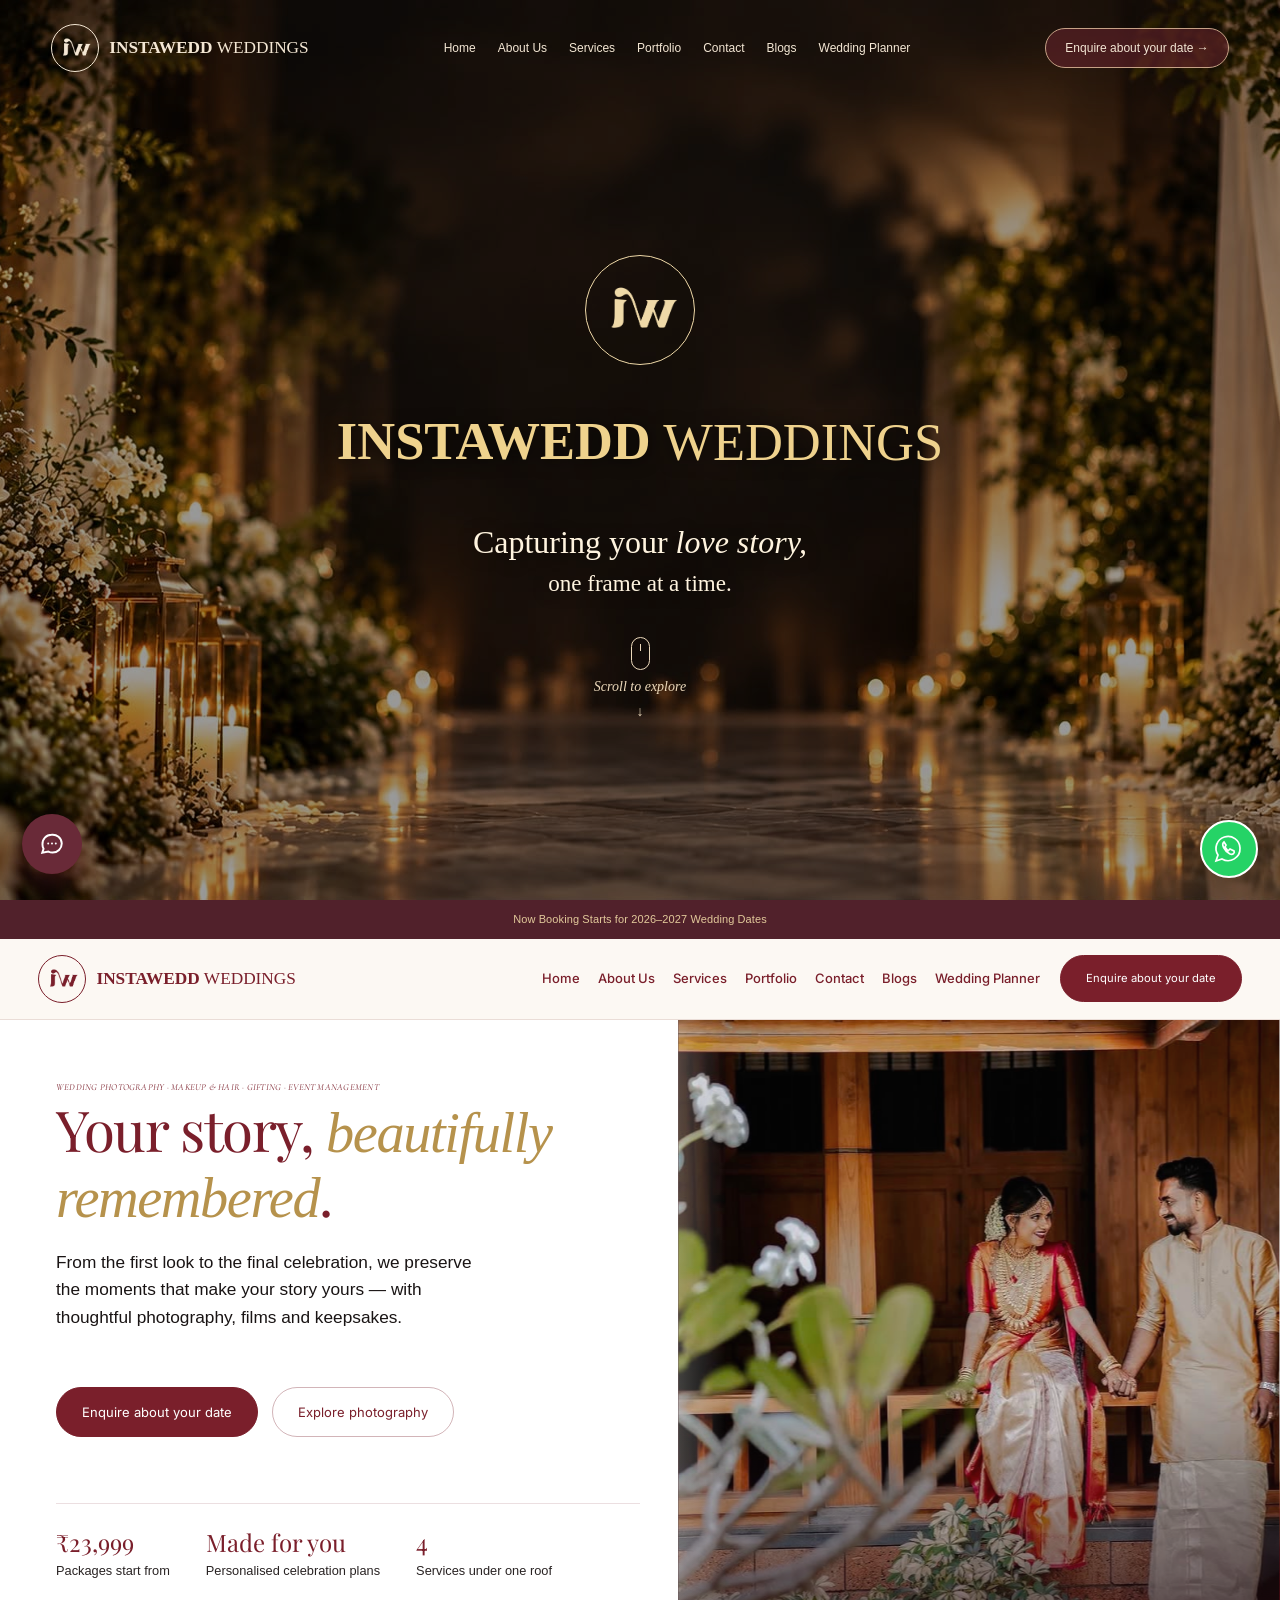
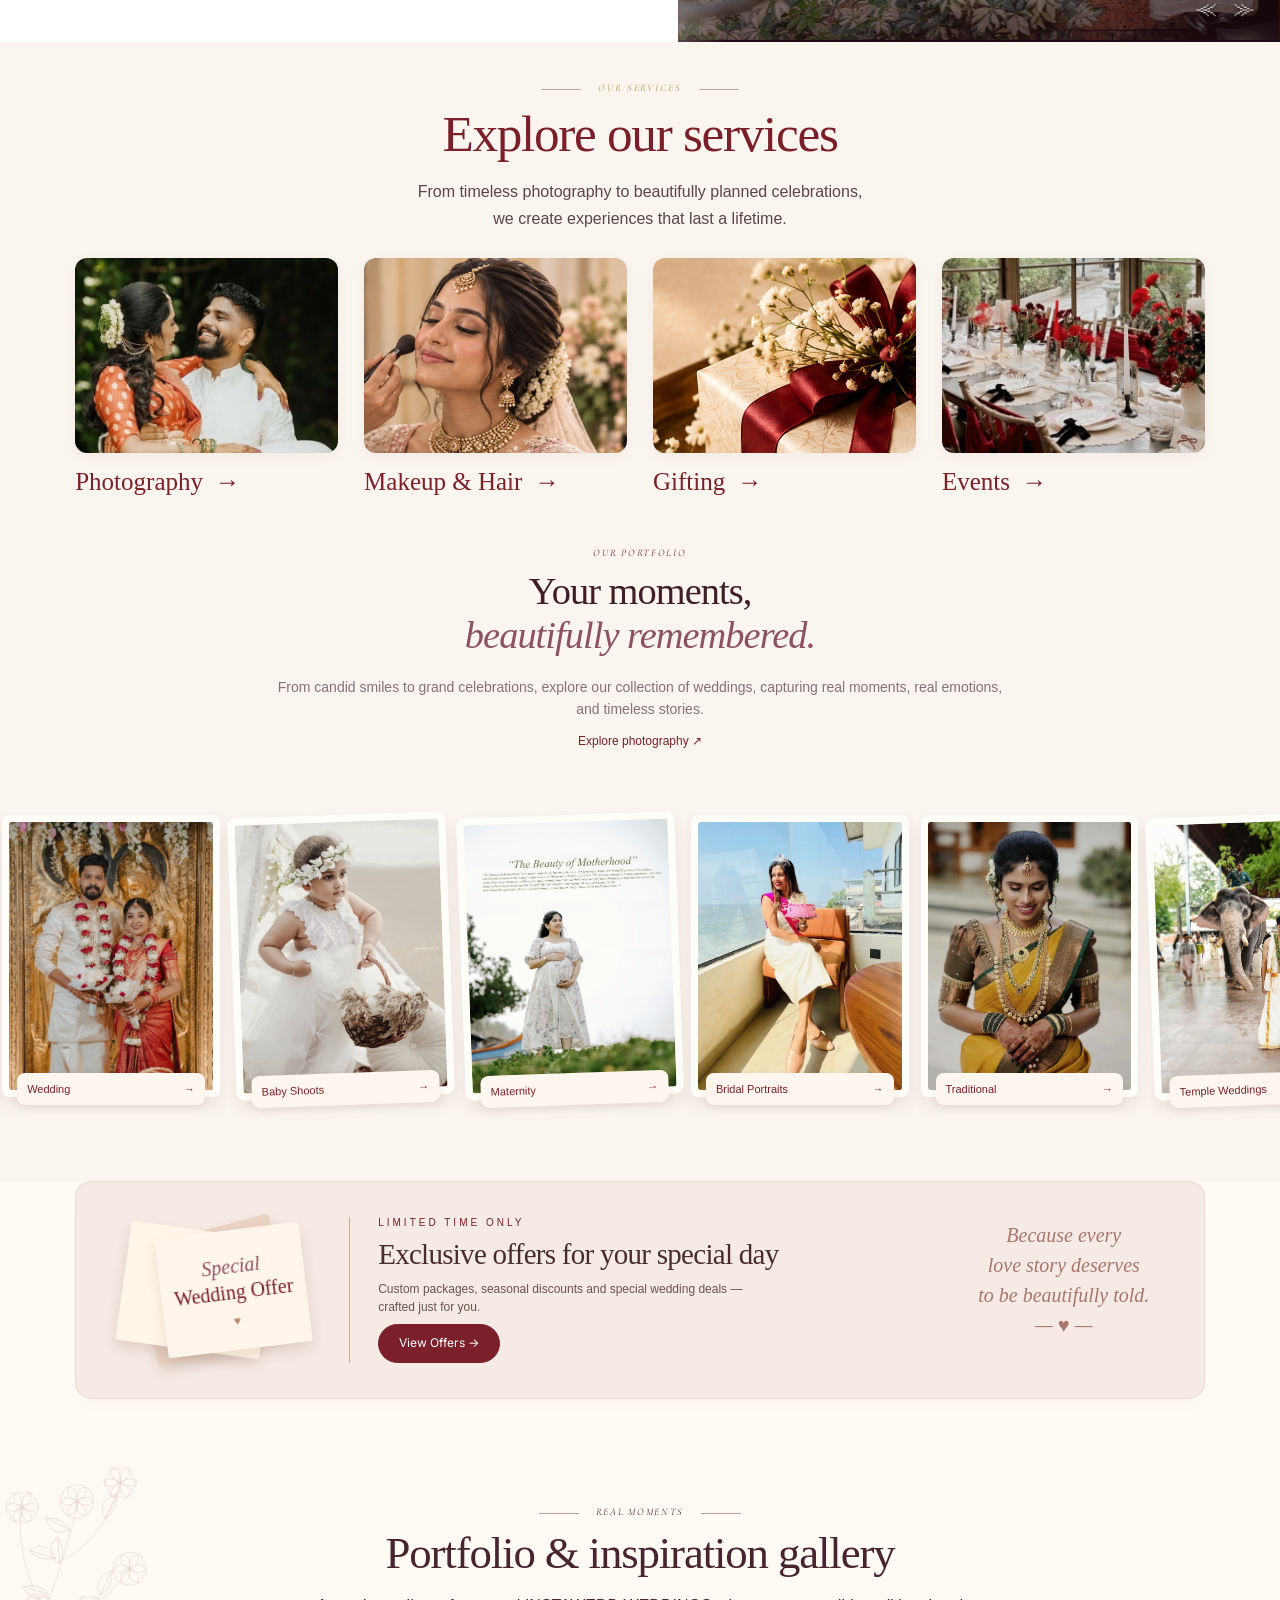
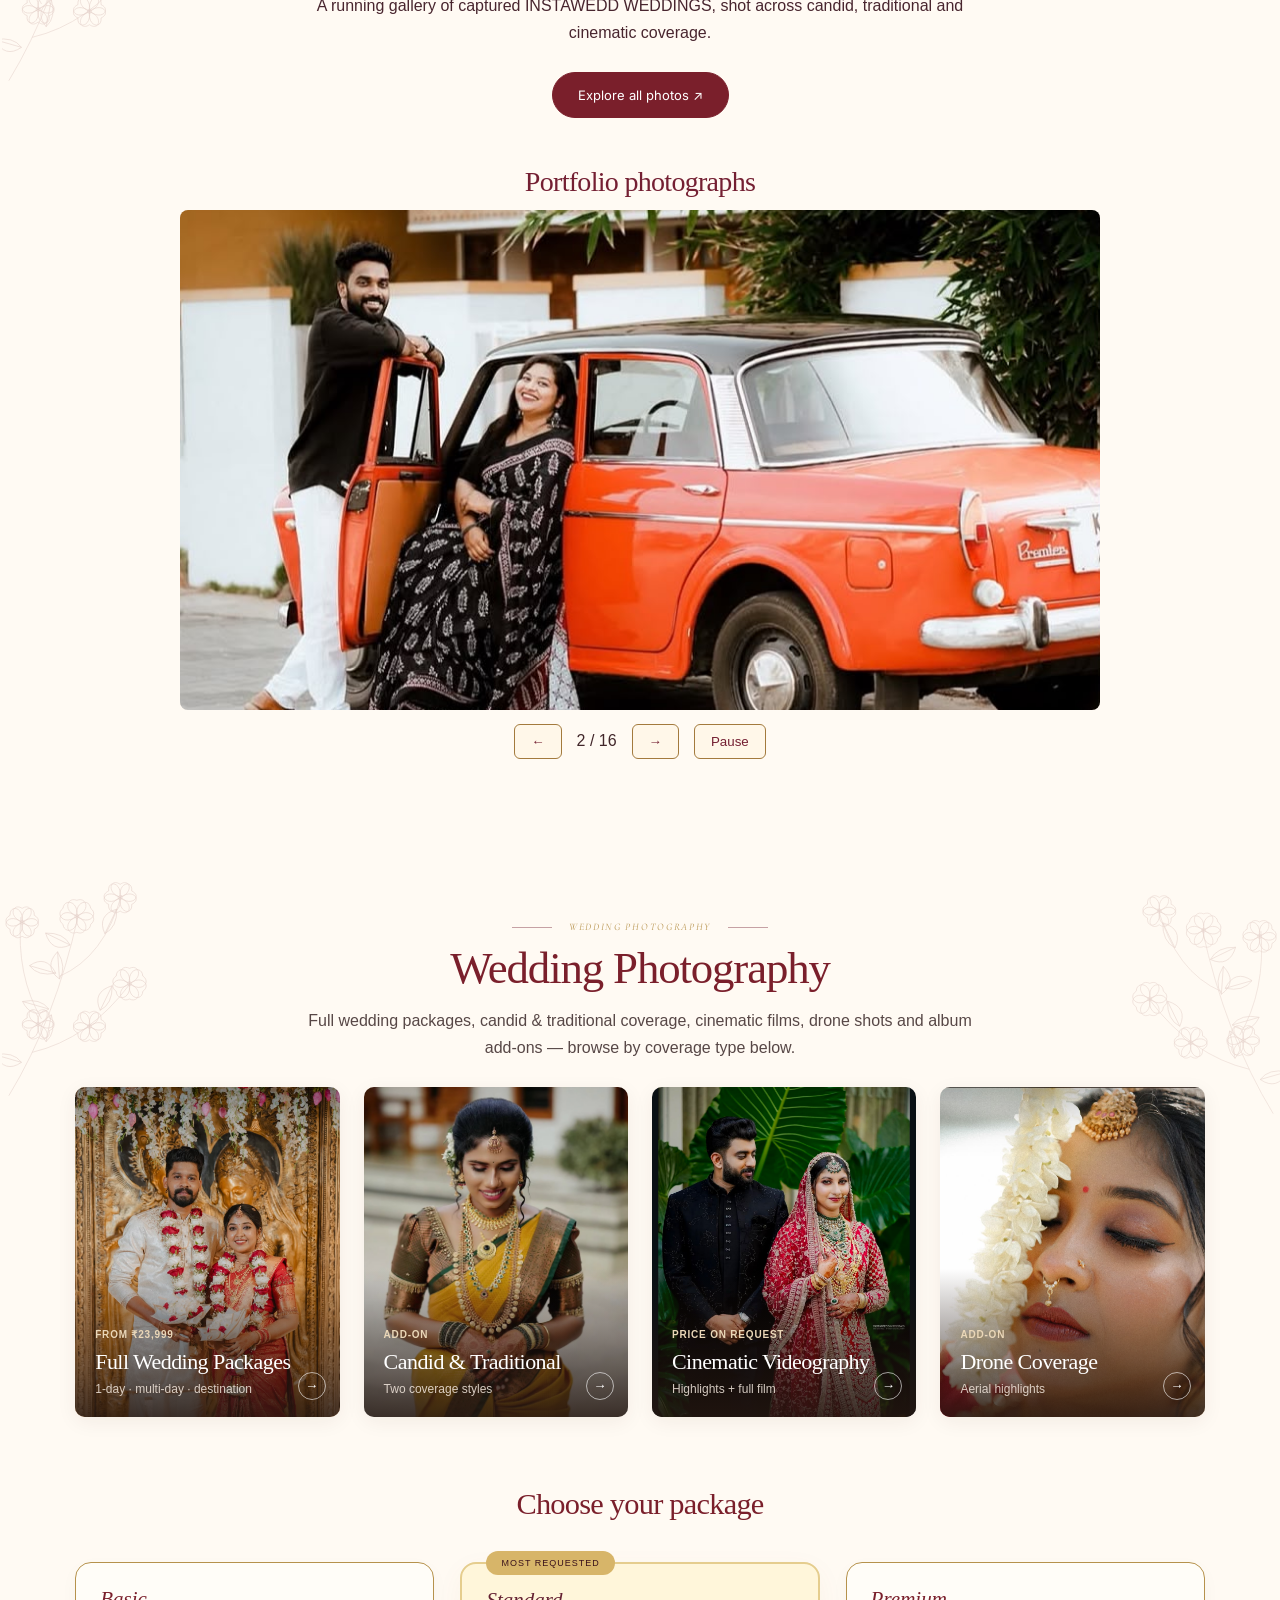
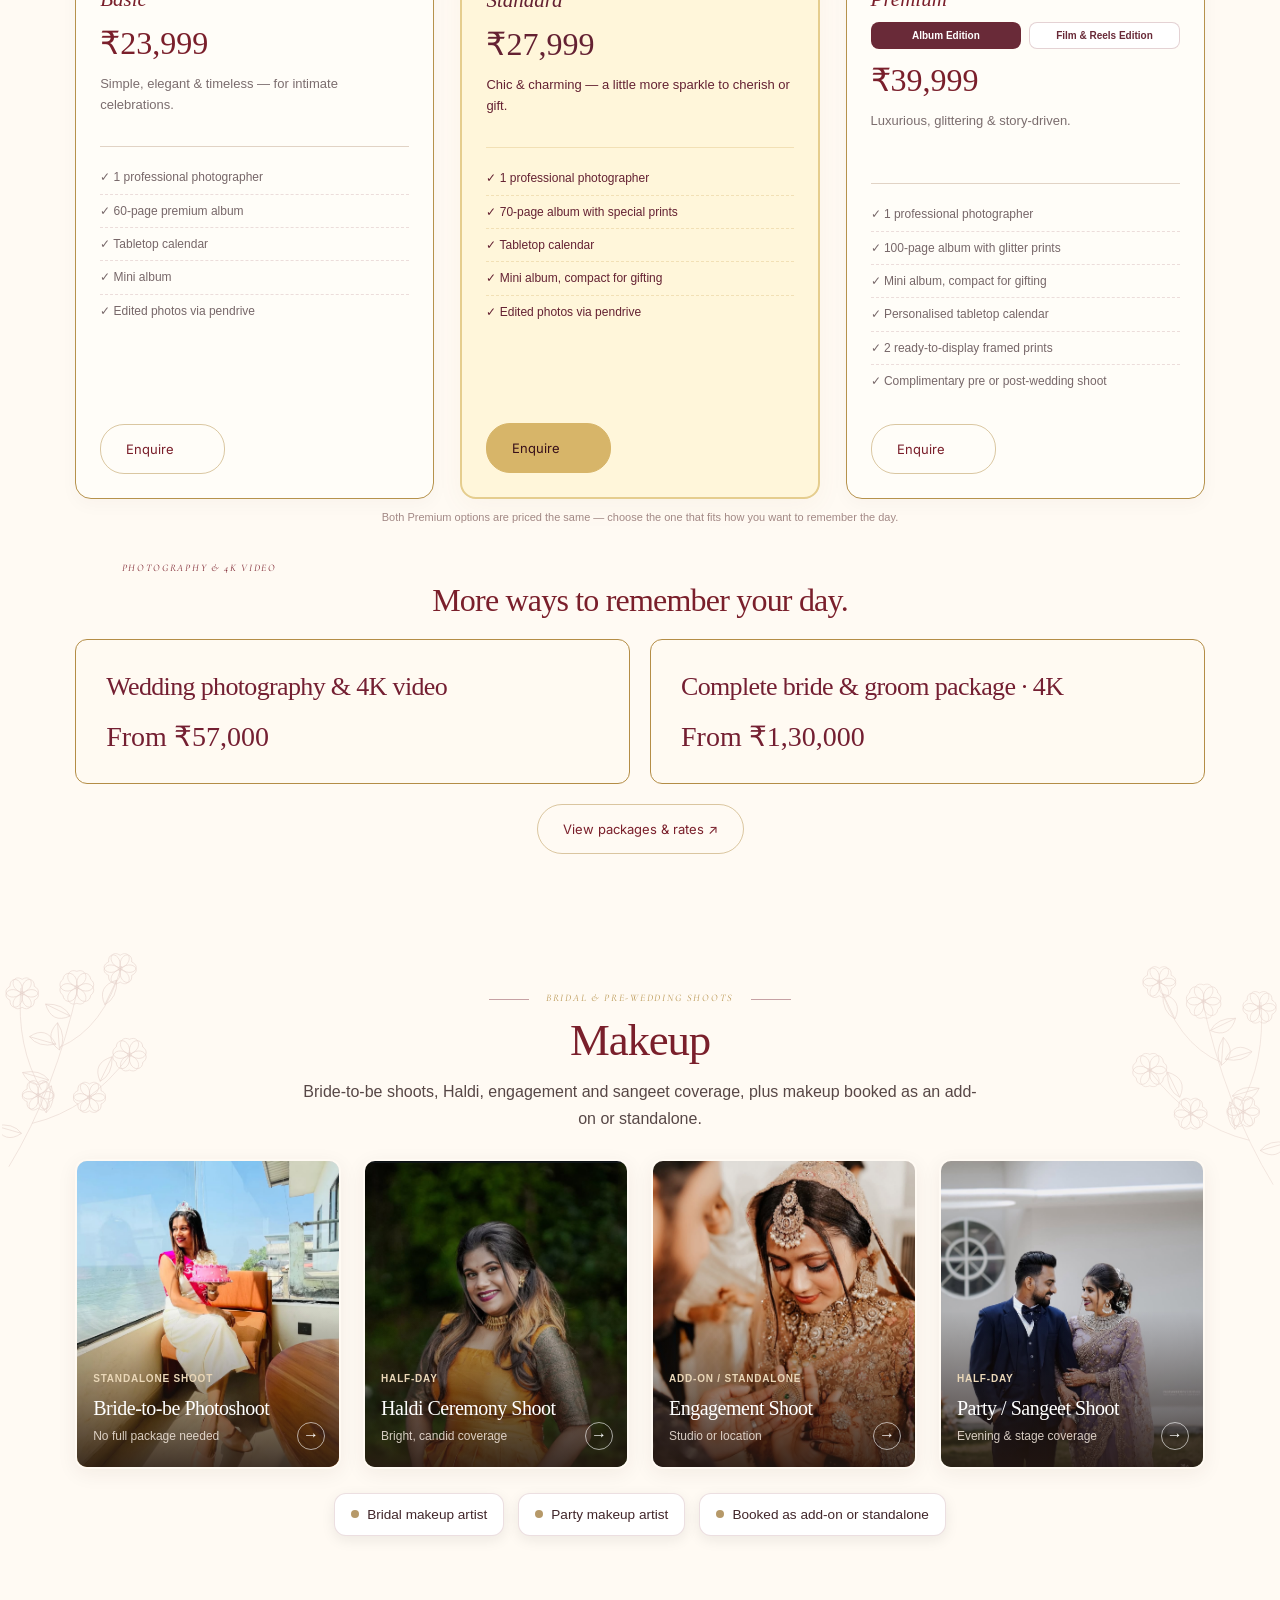
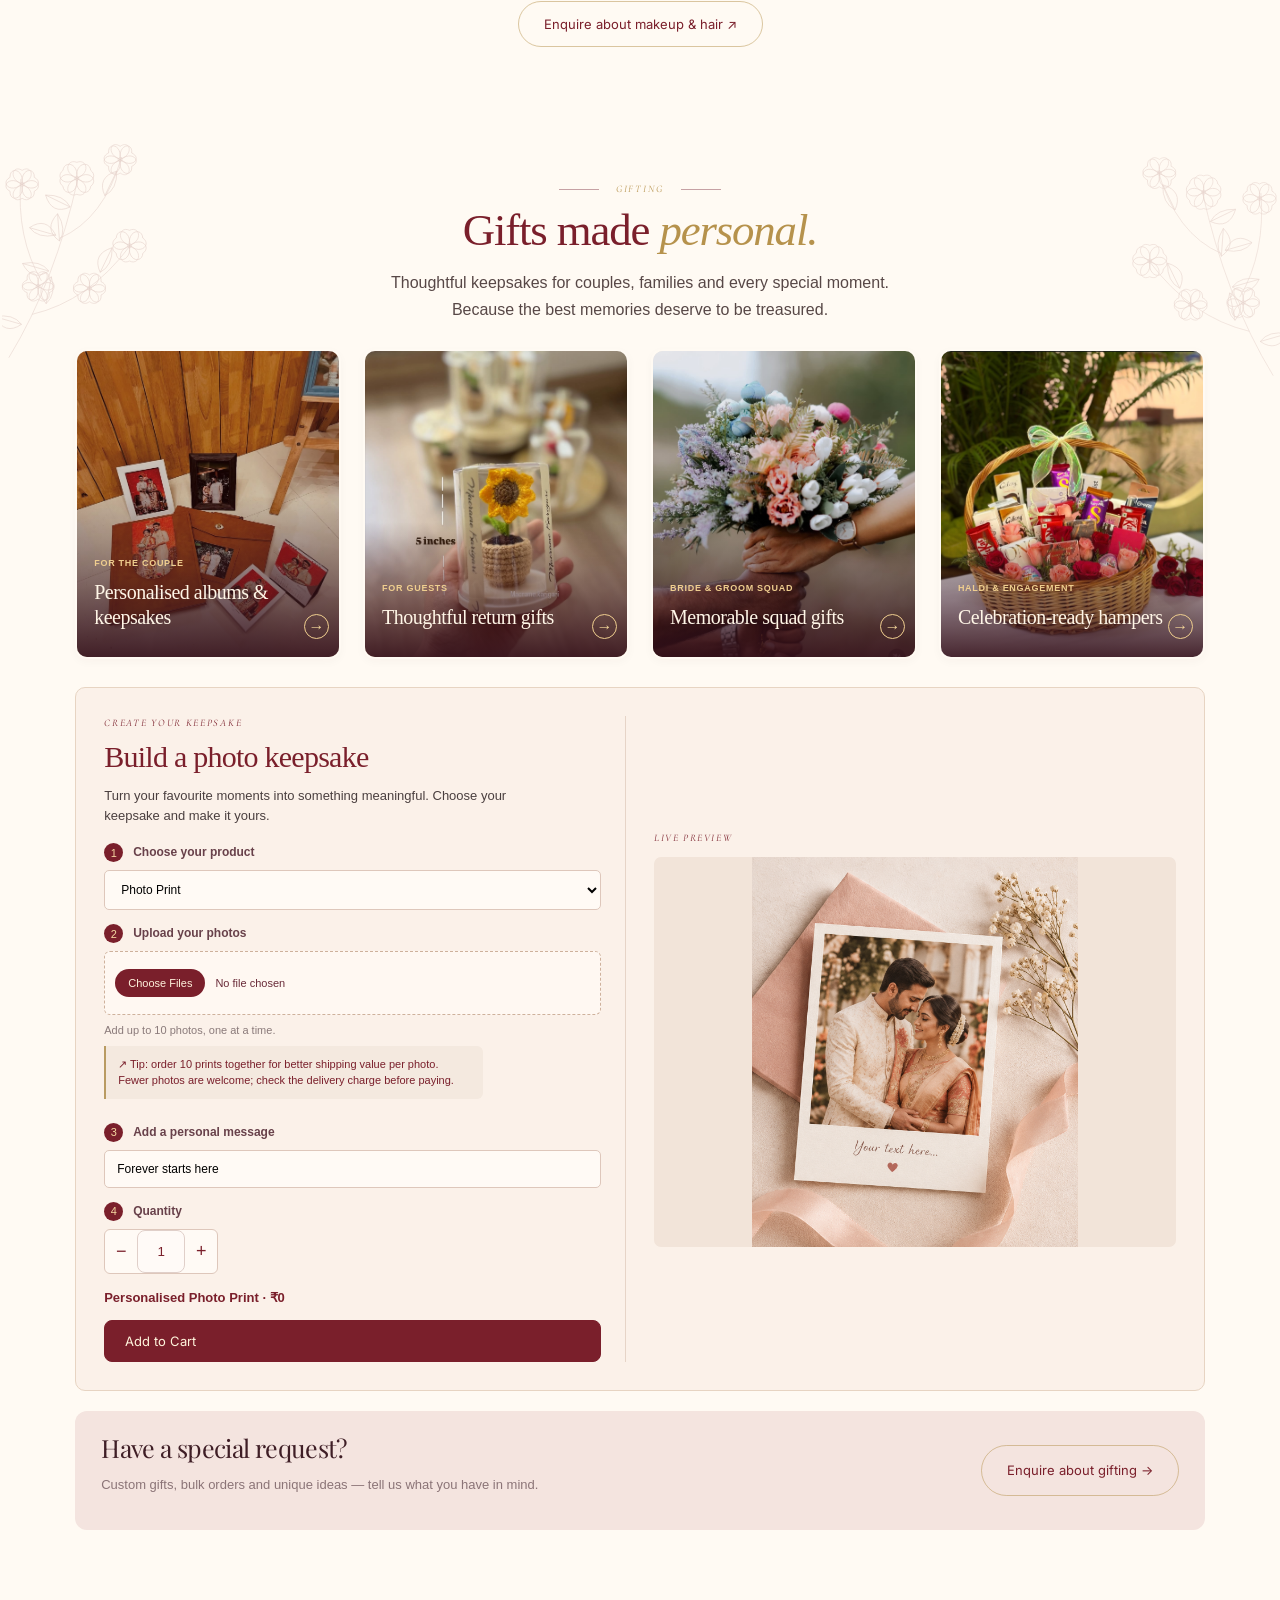
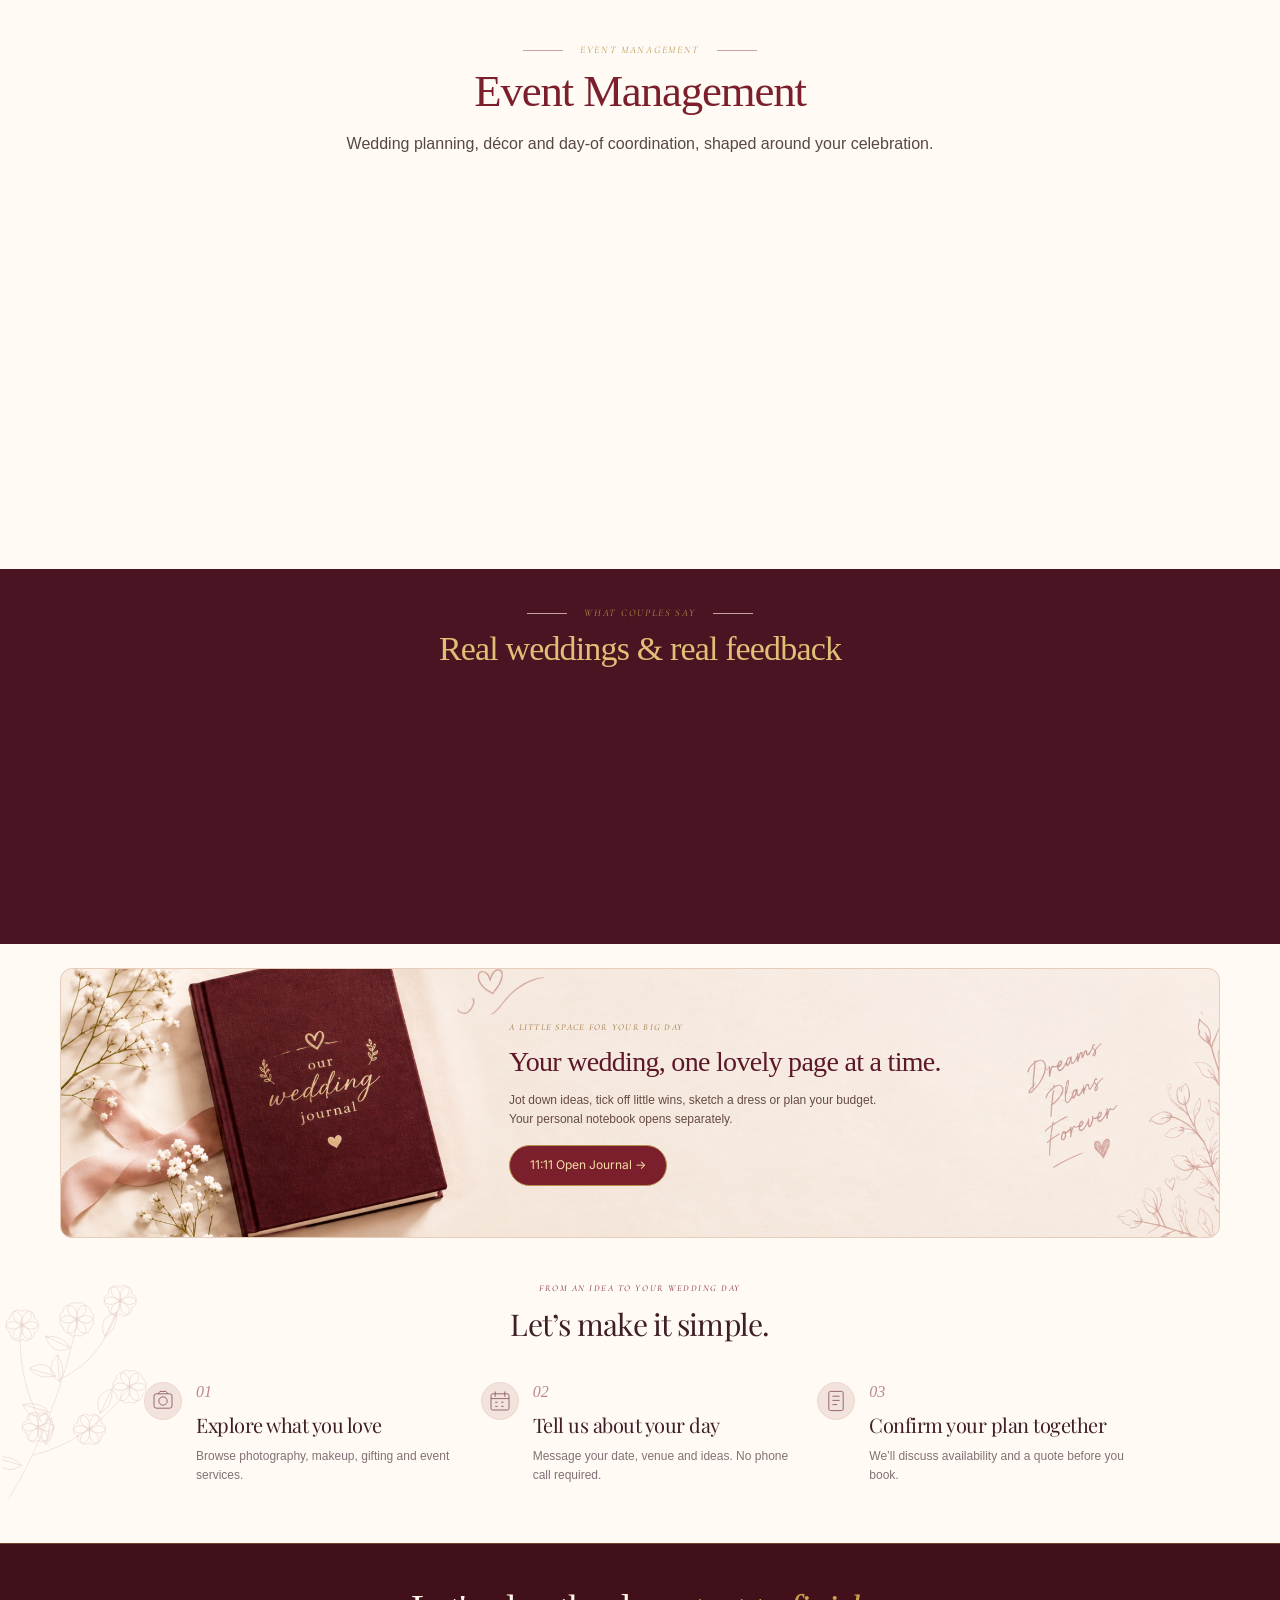
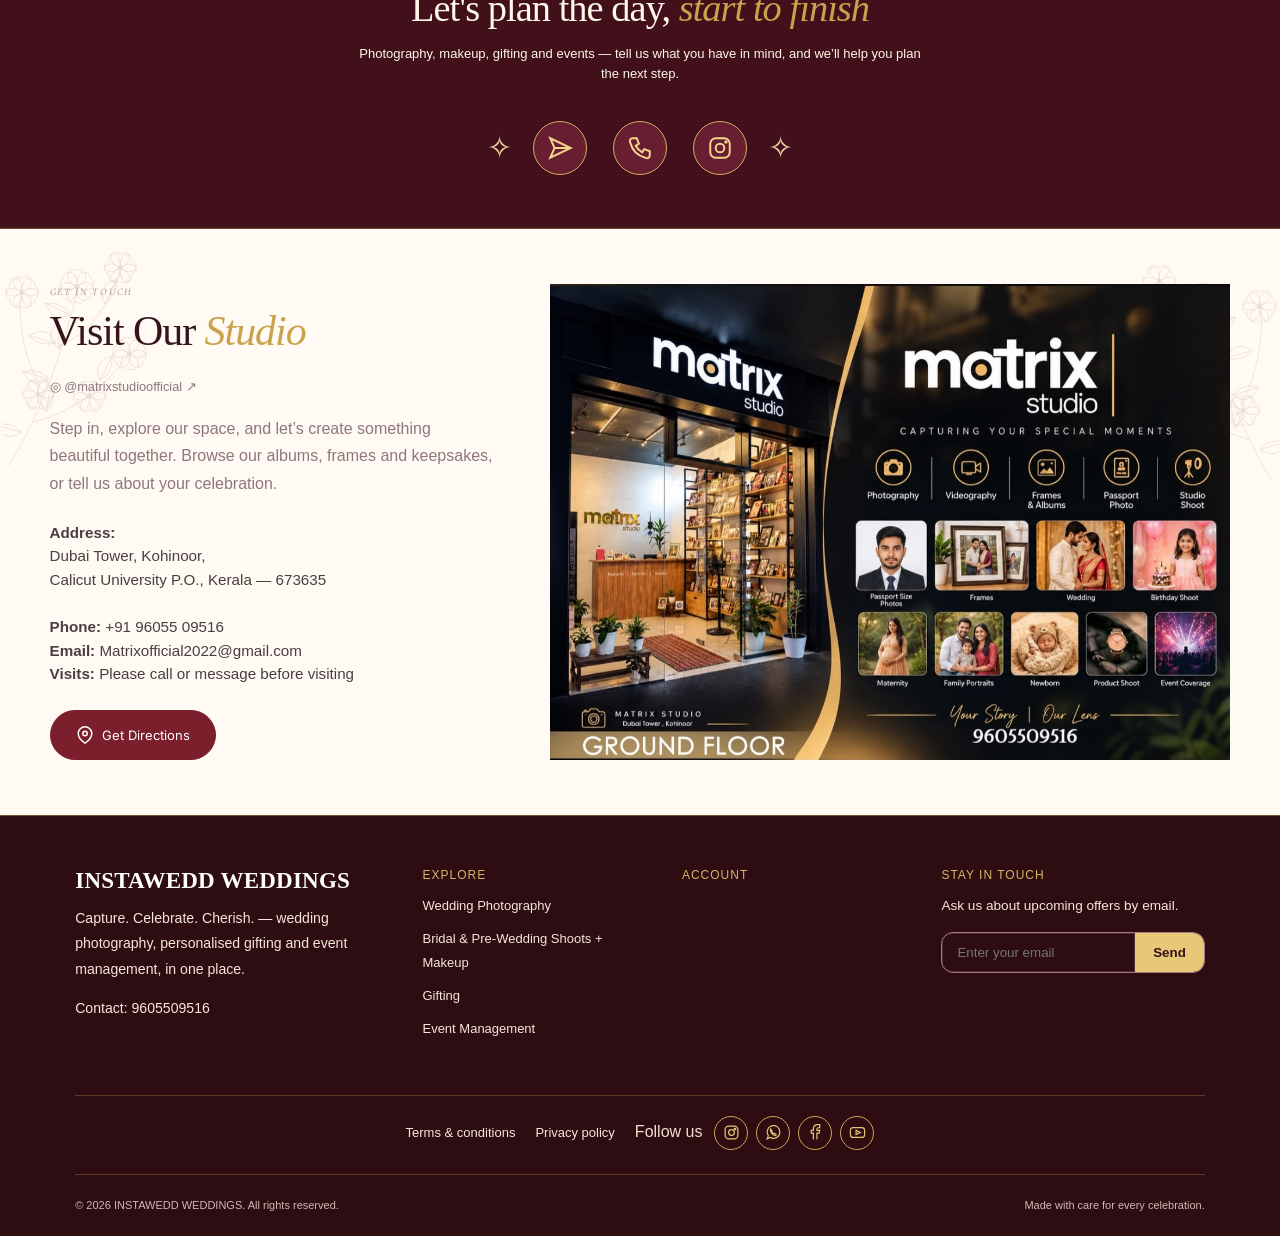
==== index.html @ 99dc6b1a "Initial InstaWedd website upload" ====
<!DOCTYPE html>
<html lang="en">
<head>
<meta charset="UTF-8" /><style>html.route-pending body{visibility:hidden}html.skip-intro .brand-intro{display:none!important}html.skip-intro{scroll-behavior:auto}</style><script>if(location.hash&& !location.pathname.endsWith('/gifting.html')){document.documentElement.classList.add('skip-intro','route-pending');window.iwRouteFallback=setTimeout(()=>{document.documentElement.classList.remove('route-pending');document.getElementById(location.hash.slice(1))?.scrollIntoView({behavior:'instant'})},3000)}</script>
<meta name="viewport" content="width=device-width, initial-scale=1.0" />
<title>InstaWedd — Capture. Celebrate. Cherish.</title>
<link rel="preconnect" href="https://fonts.googleapis.com">
<link rel="preconnect" href="https://fonts.gstatic.com" crossorigin>
<link href="https://fonts.googleapis.com/css2?family=Playfair+Display:wght@500;600;700&family=Cormorant+Garamond:ital@1&family=Inter:wght@400;500;600;700&display=swap" rel="stylesheet">

<link rel="stylesheet" href="assets/styles-home-v8.css">



<link rel="stylesheet" href="assets/brand-oct7.css">
<link rel="stylesheet" href="assets/refinement-oct9.css?v=5">
<link rel="stylesheet" href="assets/static.css">
</head>
<body class="atelier-home collection-theme">
<div class="brand-intro" aria-label="Welcome to InstaWedd"><div class="intro-sticky"><img class="intro-zoom-image" data-image-slot="intro-background" src="image/intro-aisle.jpeg?slot=intro-background" alt="" fetchpriority="high"><div class="opening-nav"><a class="opening-brand" href="#home"><span class="iw-logo-mark" aria-hidden="true"></span><span class="iw-wordmark"><b>INSTAWEDD</b> <span>WEDDINGS</span></span></a><nav aria-label="Opening navigation"><a href="index.html#home">Home</a><a href="about.html">About Us</a><a href="services.html">Services</a><a href="index.html#portfolio">Portfolio</a><a href="index.html#contact">Contact</a><a href="blogs.html">Blogs</a><a href="journal.html">Wedding Planner</a></nav><div class="opening-actions"><button class="opening-account" aria-label="Open account"><svg width="20" height="20" viewBox="0 0 24 24" fill="none" stroke="currentColor" stroke-width="1.4" aria-hidden="true"><circle cx="12" cy="8" r="4"/><path d="M4 21c0-8 16-8 16 0"/></svg></button><a class="js-consult-trigger opening-enquire" href="#contact">Enquire about your date →</a><button class="opening-menu" aria-label="Open navigation">☰</button></div></div><div class="intro-art"><span class="iw-logo-mark" aria-hidden="true"></span><p class="intro-name"><span class="iw-wordmark"><b>INSTAWEDD</b> <span>WEDDINGS</span></span></p><p class="intro-love-story">Capturing your <em>love story,</em><span>one frame at a time.</span></p><a href="#home" class="intro-skip"><span class="scroll-mouse" aria-hidden="true"></span><span>Scroll to explore</span><span aria-hidden="true">↓</span></a></div></div></div>

<div class="topbar announcement-strip" role="region" aria-label="Studio announcements" tabindex="0"><div class="announcement-track"><div class="announcement-group"><span>Now Booking <strong>2026–2027 Wedding Dates</strong></span><i aria-hidden="true">✦ ✧</i><span>Plan your wedding <strong>with us</strong></span><i aria-hidden="true">✦ ✧</i><span><strong>Exciting offers</strong> are coming</span><i aria-hidden="true">✧ ✦</i></div><div class="announcement-group" aria-hidden="true"><span>Now Booking <strong>2026–2027 Wedding Dates</strong></span><i aria-hidden="true">✦ ✧</i><span>Plan your wedding <strong>with us</strong></span><i aria-hidden="true">✦ ✧</i><span><strong>Exciting offers</strong> are coming</span><i aria-hidden="true">✧ ✦</i></div></div></div>

<header class="site-header">
  <div class="nav-row">
    <a href="#home" class="logo"><span class="iw-logo-mark" aria-hidden="true"></span><span class="iw-wordmark"><b>INSTAWEDD</b> <span>WEDDINGS</span></span>
    </a>
    <nav class="links main-links" aria-label="Main navigation"><a href="index.html#home">Home</a><a href="about.html">About Us</a><a href="services.html">Services</a><a href="index.html#portfolio">Portfolio</a><a href="index.html#contact">Contact</a><a href="blogs.html">Blogs</a><a href="journal.html">Wedding Planner</a></nav>
    <div class="nav-actions">
      <div class="account-wrap">
        <button class="icon-btn" id="accountBtn" aria-label="Account" title="Account">
          <svg width="18" height="18" viewBox="0 0 24 24" fill="none" stroke="currentColor" stroke-width="1.8"><circle cx="12" cy="8" r="4"/><path d="M4 20c1.5-4 5-6 8-6s6.5 2 8 6"/></svg>
        </button>
        <div class="account-menu" id="accountMenu"></div>
      </div>
      <!-- FIX: added js-consult-trigger class so the consultation modal opens from ALL "Enquire about your date" buttons -->
      <a href="#contact" class="btn small js-consult-trigger">Enquire about your date</a>
      <button class="menu-toggle" id="menuToggle" aria-label="Open menu">
        <svg width="22" height="22" viewBox="0 0 24 24" fill="none" stroke="#7A1F2B" stroke-width="2"><path d="M4 7h16M4 12h16M4 17h16"/></svg>
      </button>
    </div>
  </div>
</header>

<div class="drawer-backdrop" id="drawerBackdrop"></div>
<div class="drawer" id="drawer">
  <div class="drawer-top">
    <span class="logo" style="font-size:1.2rem;">INSTAWEDD WEDDINGS</span>
    <button id="drawerClose" aria-label="Close menu">
      <svg width="22" height="22" viewBox="0 0 24 24" fill="none"><path d="M6 6l12 12M18 6L6 18" stroke="#1A1414" stroke-width="1.8" stroke-linecap="round"/></svg>
    </button>
  </div>
  <nav><a href="index.html#home">Home</a><a href="about.html">About Us</a><a href="services.html">Services</a><a href="index.html#portfolio">Portfolio</a><a href="index.html#contact">Contact</a><a href="blogs.html">Blogs</a><a href="journal.html">Wedding Planner</a><a href="#" id="drawerAccountLink">My saved plans</a></nav>
  <!-- FIX: also uses js-consult-trigger -->
  <a href="#contact" class="btn js-consult-trigger">Enquire about your date</a>
</div>

<!-- HERO -->
<section class="hero" id="home">
  <div class="hero-grid">
    <div class="hero-copy">
      <p class="eyebrow">Wedding Photography · Makeup &amp; Hair · Gifting · Event Management</p>
      <h1>Your story, <span class="script">beautifully remembered</span>.</h1>
      <p class="lead">From the first look to the final celebration, we preserve the moments that make your story yours — with thoughtful photography, films and keepsakes.</p>
      <div class="hero-cta">
        <a href="#contact" class="btn js-consult-trigger">Enquire about your date</a>
        <a href="#photography" class="btn ghost">Explore photography</a>
      </div>
      <div class="hero-stats">
        <div><strong>₹23,999</strong><span>Packages start from</span></div>
        <div><strong>Made for you</strong><span>Personalised celebration plans</span></div>
        <div><strong>4</strong><span>Services under one roof</span></div>
      </div>
    </div>
    <div class="hero-media">
      <img data-image-slot="hero-1" src="image/wedding.jpg" alt="Bride and groom sharing a quiet moment on a traditional wooden veranda, from an INSTAWEDD WEDDINGS shoot" />
    </div>
  </div>
</section>

<!-- OVERVIEW -->
<section id="serviceJourney" class="home-discovery"><div class="container"><div class="sec-head"><p class="eyebrow">OUR SERVICES</p><h2>Explore our services</h2><p class="services-description">From timeless photography to beautifully planned celebrations,<br>we create experiences that last a lifetime.</p></div><div class="home-categories" data-home-categories></div><div data-home-photography></div></div></section>

<div class="container portfolio-offer-location"><div data-home-offers></div></div>
<!-- PORTFOLIO -->
<section id="portfolio" style="background:#fff;">
  <div class="container">
    <div class="sec-head">
      <p class="eyebrow">Real Moments</p>
      <h2>Portfolio &amp; inspiration gallery</h2>
      <p>A running gallery of captured INSTAWEDD WEDDINGS, shot across candid, traditional and cinematic coverage.</p>
    </div>
    <div class="gallery" aria-label="Portfolio photographs"></div>
  </div>
</section>

<section id="photography" style="background:#fff;">
  
  <div class="container">
    <div class="divider"><svg viewBox="0 0 24 24" fill="none" stroke="currentColor" stroke-width="1.4"><path d="M12 3c2 3 2 5 0 8-2-3-2-5 0-8zM12 13c2 3 2 5 0 8-2-3-2-5 0-8z"/></svg></div>
    <div class="sec-head">
      <p class="eyebrow">Wedding photography</p><h2>Wedding Photography</h2>
      <p>Full wedding packages, candid &amp; traditional coverage, cinematic films, drone shots and album add-ons — browse by coverage type below.</p>
    </div>

    <div class="card-grid reveal" style="margin-bottom:70px;">
      <button type="button" class="photo-card package-link" data-package="full" aria-label="Open Full Wedding Packages details">
        <div class="art"><img data-image-slot="photography-1" src="image/marriage.jpeg" alt="Full Wedding Packages" /></div>
        <div class="overlay"><div class="price">From ₹23,999</div><h4>Full Wedding Packages</h4><div class="view">1-day · multi-day · destination</div></div>
      </button>
      <button type="button" class="photo-card package-link" data-package="candid" aria-label="Open Candid and Traditional details">
        <div class="art"><img data-image-slot="photography-2" src="image/bride.jpeg" alt="Candid moment from a wedding" /></div>
        <div class="overlay"><div class="price">Add-on</div><h4>Candid &amp; Traditional</h4><div class="view">Two coverage styles</div></div>
      </button>
      <button type="button" class="photo-card package-link" data-package="film" aria-label="Open Cinematic Videography details">
        <div class="art"><img data-image-slot="photography-3" src="image/mus.jpg" alt="Still from a cinematic wedding film" /></div>
        <div class="overlay"><div class="price">Price on request</div><h4>Cinematic Videography</h4><div class="view">Highlights + full film</div></div>
      </button>
      <button type="button" class="photo-card package-link" data-package="drone" aria-label="Open Drone Coverage details">
        <div class="art"><img data-image-slot="photography-4" src="image/drone-service.png" alt="Illustrative camera drone for aerial coverage" /></div>
        <div class="overlay"><div class="price">Add-on</div><h4>Drone Coverage</h4><div class="view">Aerial highlights</div></div>
      </button>
    </div>

    <div class="package-detail" id="packageDetail" aria-hidden="true">
      <div class="package-detail-card">
        <button class="package-detail-close" id="packageDetailClose" aria-label="Close package details">✕</button>
        <div class="package-detail-gallery" id="packageGallery"></div>
        <div class="package-detail-body">
          <div class="eyebrow">Your celebration, beautifully covered</div>
          <h2 id="packageDetailTitle"></h2><p id="packageDetailIntro"></p>
          <div class="package-detail-meta" id="packageDetailMeta"></div>
          <h3>What is included</h3><ul id="packageDetailList"></ul>
          <p><strong>Want the complete quote, availability and personalised options?</strong></p>
          <button class="btn" id="packageLoginBtn">Log in for more details</button>
        </div>
      </div>
    </div>

    <div class="sec-head" style="margin-bottom:38px;">
      <h2 style="font-size:1.9rem;">Choose your package</h2>
    </div>

    <div class="pkg-wrap reveal">
      <div class="pkg">
        <div class="tier">Basic</div>
        <div class="price">₹23,999</div>
        <div class="tagline">Simple, elegant &amp; timeless — for intimate celebrations.</div>
        <ul>
          <li>✓ 1 professional photographer</li>
          <li>✓ 60-page premium album</li>
          <li>✓ Tabletop calendar</li>
          <li>✓ Mini album</li>
          <li>✓ Edited photos via pendrive</li>
        </ul>
        <a href="#contact" class="btn ghost js-consult-trigger">Enquire</a>
      </div>

      <div class="pkg featured">
        <div class="tier">Standard</div>
        <div class="price">₹27,999</div>
        <div class="tagline">Chic &amp; charming — a little more sparkle to cherish or gift.</div>
        <ul>
          <li>✓ 1 professional photographer</li>
          <li>✓ 70-page album with special prints</li>
          <li>✓ Tabletop calendar</li>
          <li>✓ Mini album, compact for gifting</li>
          <li>✓ Edited photos via pendrive</li>
        </ul>
        <a href="#contact" class="btn js-consult-trigger">Enquire</a>
      </div>

      <div class="pkg" id="premium-pkg">
        <div class="tier">Premium</div>
        <div class="pkg-toggle">
          <button class="active" data-pkg="album">Album Edition</button>
          <button data-pkg="film">Film &amp; Reels Edition</button>
        </div>
        <div class="price" id="premium-price">₹39,999</div>
        <div class="tagline" id="premium-tag">Luxurious, glittering &amp; story-driven.</div>
        <ul id="premium-list">
          <li>✓ 1 professional photographer</li>
          <li>✓ 100-page album with glitter prints</li>
          <li>✓ Mini album, compact for gifting</li>
          <li>✓ Personalised tabletop calendar</li>
          <li>✓ 2 ready-to-display framed prints</li>
          <li>✓ Complimentary pre or post-wedding shoot</li>
        </ul>
        <a href="#contact" class="btn ghost js-consult-trigger">Enquire</a>
      </div>
    </div>
    <p class="note">Both Premium options are priced the same — choose the one that fits how you want to remember the day.</p>
  </div>
</section>

<section id="bridal">
  <div class="container">
    <div class="divider"><svg viewBox="0 0 24 24" fill="none" stroke="currentColor" stroke-width="1.4"><path d="M12 3c2 3 2 5 0 8-2-3-2-5 0-8zM12 13c2 3 2 5 0 8-2-3-2-5 0-8z"/></svg></div>
    <div class="sec-head">
      <p class="eyebrow">Bridal &amp; pre-wedding shoots</p><h2>Makeup</h2>
      <p>Bride-to-be shoots, Haldi, engagement and sangeet coverage, plus makeup booked as an add-on or standalone.</p>
    </div>
    <div class="card-grid reveal">
      <div class="photo-card bridal-card" data-bridal="bride">
        <div class="art"><img data-image-slot="bridal-1" src="image/bridetobe.jpeg" alt="Bride-to-be photoshoot" /></div>
        <div class="overlay"><div class="price">Standalone shoot</div><h4>Bride-to-be Photoshoot</h4><div class="view">No full package needed</div></div>
      </div>
      <div class="photo-card bridal-card" data-bridal="haldi">
        <div class="art"><img data-image-slot="bridal-2" src="image/makeup.jpeg" alt="Haldi ceremony setup" /></div>
        <div class="overlay"><div class="price">Half-day</div><h4>Haldi Ceremony Shoot</h4><div class="view">Bright, candid coverage</div></div>
      </div>
      <div class="photo-card bridal-card" data-bridal="engagement">
        <div class="art"><img data-image-slot="bridal-3" src="image/bridemus.jpeg" alt="Engagement shoot" /></div>
        <div class="overlay"><div class="price">Add-on / standalone</div><h4>Engagement Shoot</h4><div class="view">Studio or location</div></div>
      </div>
      <div class="photo-card bridal-card" data-bridal="sangeet">
        <div class="art"><img data-image-slot="bridal-4" src="image/reception.jpeg" alt="Party and sangeet shoot" /></div>
        <div class="overlay"><div class="price">Half-day</div><h4>Party / Sangeet Shoot</h4><div class="view">Evening &amp; stage coverage</div></div>
      </div>
    </div>
    <div class="vendor-row">
      <div class="vendor-tag"><span class="dot"></span> Bridal makeup artist</div>
      <div class="vendor-tag"><span class="dot"></span> Party makeup artist</div>
      <div class="vendor-tag"><span class="dot"></span> Booked as add-on or standalone</div>
    </div>
  </div>
</section>

<!-- FIX: Bridal rate modal now shows specific info per card via JS data -->
<div class="bridal-rate-backdrop" id="bridalRateModal" aria-hidden="true">
  <div class="bridal-rate-card" role="dialog" aria-modal="true" aria-labelledby="bridalRateTitle">
    <button type="button" class="bridal-rate-close" id="bridalRateClose" aria-label="Close makeup rates">✕</button>
    <p class="eyebrow" id="bridalRateEyebrow">Makeup & Styling</p>
    <h2 id="bridalRateTitle">Bridal Makeup &amp; Hair Styling</h2>
    <p id="bridalRateIntro">Choose a service and contact us to confirm your date and personalised look.</p>
    <div id="bridalRateContent"></div>
  </div>
</div>

<section id="gifting" style="background:#fff;">
  <div class="container">
    <div class="sec-head">
      <div class="divider"><svg viewBox="0 0 24 24" fill="none" stroke="currentColor" stroke-width="1.4"><path d="M12 3c2 3 2 5 0 8-2-3-2-5 0-8zM12 13c2 3 2 5 0 8-2-3-2-5 0-8z"/></svg></div>
      <p class="eyebrow">Gifting</p><h2>Gifts made <em>personal.</em></h2>
      <p>Thoughtful keepsakes for couples, families and every special moment.<br>Because the best memories deserve to be treasured.</p>
    </div>

    <div class="shopby">
      <button class="active" data-shop-filter="all">All gifting</button>
      <button data-shop-filter="couple">For the couple</button>
      <button data-shop-filter="guests">For guests</button>
      <button data-shop-filter="squad">Bride &amp; groom squad</button>
      <button data-shop-filter="hampers">Occasion hampers</button>
      <button data-shop-filter="under999">Under ₹999</button>
    </div>
    <div class="gift-shopbar">
      <span style="font-size:.82rem;color:#7a6d6d;">Tap a collection to browse products</span>
      <button class="gift-cart" id="giftCartBtn" type="button" aria-expanded="false">Cart <strong id="giftCartCount">0</strong></button>
    </div>

    <div class="card-grid reveal" style="margin-bottom:60px;">
      <button type="button" class="photo-card gift-card" data-gift-category="couple">
        <div class="art"><img data-image-slot="gifting-1" src="image/album.jpeg" alt="Personalised photo album for the couple" /></div>
        <div class="overlay"><div class="price">For the couple</div><h4>Personalised albums &amp; keepsakes</h4><div class="view">Personalised keepsakes</div></div>
      </button>
      <button type="button" class="photo-card gift-card" data-gift-category="return-gift">
        <div class="art"><img data-image-slot="gifting-2" src="image/return.jpeg" alt="Bulk return gifts for wedding guests" /></div>
        <div class="overlay"><div class="price">For guests</div><h4>Thoughtful return gifts</h4><div class="view">Order in bulk</div></div>
      </button>
      <button type="button" class="photo-card gift-card" data-gift-category="bridal-hamper">
        <div class="art"><img data-image-slot="gifting-3" src="image/gifft.jpeg" alt="Matching hamper set for the bridal squad" /></div>
        <div class="overlay"><div class="price">Bride &amp; groom squad</div><h4>Memorable squad gifts</h4><div class="view">Matching hampers</div></div>
      </button>
      <button type="button" class="photo-card gift-card" data-gift-category="engagement-hamper">
        <div class="art"><img data-image-slot="gifting-4" src="image/gift.jpeg" alt="Haldi and engagement hamper" /></div>
        <div class="overlay"><div class="price">Haldi &amp; engagement</div><h4>Celebration-ready hampers</h4><div class="view">Occasion add-ons</div></div>
      </button>
    </div>

    <div class="gift-detail" id="giftDetail" aria-hidden="true">
      <div class="gift-detail-card">
        <div class="gift-detail-head">
          <div><div class="eyebrow">The InstaWedd gifting shop</div><h2 id="giftDetailTitle">Wedding keepsakes</h2><p id="giftDetailIntro">Choose a product and add it to your cart.</p></div>
          <button class="gift-detail-close" id="giftDetailClose" aria-label="Close gifting shop">✕</button>
        </div>
        <section class="gift-shop-hero"><div><p class="eyebrow">Thoughtful gifts. Lasting memories.</p><h2>Made with love,<br>meant to be <em>cherished.</em></h2><p>Little keepsakes for your favourite people and your most meaningful moments.</p><a class="btn" href="#giftProducts">Shop the collection ↗</a></div><img src="image/gift.jpeg" alt="Personalised gifts from InstaWedd"></section><div class="gift-promises"><span>✧ Personalised details</span><span>♡ Made for your moments</span><span>◇ Prints & keepsakes</span><button type="button" class="studio-support js-consult-trigger" data-service="Gifting">↗ Studio support</button></div><h3 class="gift-category-heading">Shop by category</h3><div class="gift-category-tabs" id="giftCategoryTabs"></div>
        <button type="button" class="gift-filter-toggle" id="giftFilterToggle" aria-expanded="false">
          <svg viewBox="0 0 24 24" fill="none" stroke="currentColor" stroke-width="2"><path d="M4 6h16M4 12h16M4 18h16"/></svg> Filters
        </button>
        <div class="gift-price-filter" id="giftPriceFilter">
          <label>Minimum price<input type="number" id="giftMinPrice" min="20" max="100000" value="20" /></label>
          <div class="gift-range" aria-label="Price range">
            <input type="range" id="giftMinRange" min="20" max="100000" value="20" step="10" aria-label="Minimum price slider" />
            <input type="range" id="giftMaxRange" min="20" max="100000" value="100000" step="10" aria-label="Maximum price slider" />
          </div>
          <label>Maximum price<input type="number" id="giftMaxPrice" min="20" max="100000" value="100000" /></label>
          <button type="button" id="giftApplyPrice">Apply filter</button>
        </div>
        <div class="gift-products" id="giftProducts"></div><div class="gift-editorial-banners"><a href="#giftProducts"><img src="assets/illustrations/flowers.png" alt=""><h3>A little gift.<br>A beautiful story.</h3><span>Explore your keepsakes above ↑</span></a><a href="journal.html"><h3>Plans, dreams<br>& little memories.</h3><span>Open your personal journal ↗</span><img src="assets/illustrations/letter.png" alt=""></a></div>
        <div class="gift-cart-panel" id="giftCartPanel">
          <h3>Your cart</h3><div id="giftCartLines"></div><div class="gift-cart-total"><span>Total</span><span id="giftCartTotal">₹0</span></div><button type="button" class="gift-buy" id="giftCartBuyBtn">Buy now</button>
        </div>
      </div>
    </div>
    <div class="gift-confirm" id="giftConfirm" aria-hidden="true">
      <div class="gift-confirm-card">
        <h3>Add this item to cart?</h3>
        <p id="giftConfirmText"></p>
        <div class="gift-confirm-actions"><button type="button" class="btn ghost" id="giftCancelBtn">Cancel</button><button type="button" class="btn" id="giftConfirmBtn">Add to Cart</button></div>
      </div>
    </div>
    <div class="photo-checkout" id="photoCheckout" aria-hidden="true">
      <div class="photo-checkout-inner">
        <div class="photo-checkout-head"><h2>Review your photo order</h2><button type="button" class="photo-checkout-back" id="photoCheckoutBack">Back to shop</button></div>
        <div class="photo-checkout-layout">
          <div class="photo-checkout-panel">
            <h3>Uploaded photos</h3>
            <div class="checkout-photo-grid" id="checkoutPhotoGrid"></div>
            <input class="checkout-upload" type="file" id="checkoutAddPhotos" accept="image/*" multiple />
            <button type="button" class="checkout-add-more" id="checkoutAddMore">+ Add more photos</button>
          </div>
          <div class="photo-checkout-panel">
            <h3>Order summary</h3>
            <div id="checkoutSummary"></div>
            <div class="checkout-summary-total"><span>Total</span><span id="checkoutTotal">₹0</span></div>
            <button type="button" class="btn checkout-primary" id="photoPrintBtn">Review personalised gift</button>
            <div class="checkout-address" id="checkoutAddress">
              <h3>Delivery details</h3>
              <div class="checkout-form-grid">
                <label>Full name<input id="checkoutName" type="text" autocomplete="name" required /></label>
                <label>Phone number<input id="checkoutPhone" type="tel" inputmode="numeric" maxlength="10" autocomplete="tel" required /></label>
                <label>Pincode<input id="checkoutPincode" type="text" inputmode="numeric" maxlength="6" required /></label>
                <label>Nearest post office<input id="checkoutPostOffice" type="text" required /></label>
                <label class="field-full">Address<input id="checkoutAddressText" type="text" autocomplete="street-address" required /></label>
              </div>
              <button type="button" class="btn checkout-primary" id="checkoutPayBtn">Review gift request</button>
              <p class="checkout-status" id="checkoutStatus" aria-live="polite"></p>
            </div>
          </div>
        </div>
      </div>
    </div>
    <div class="crop-editor" id="giftCropEditor" aria-hidden="true">
      <div class="crop-editor-card">
        <h3>Crop your image</h3>
        <div class="crop-viewport"><img id="giftCropImage" alt="Crop preview"></div>
        <label class="crop-control">Zoom<input type="range" id="giftCropZoom" min="1" max="3" step="0.05" value="1"><output id="giftCropZoomValue">1×</output></label>
        <label class="crop-control">Left / right<input type="range" id="giftCropX" min="-100" max="100" value="0"><output id="giftCropXValue">0</output></label>
        <label class="crop-control">Up / down<input type="range" id="giftCropY" min="-100" max="100" value="0"><output id="giftCropYValue">0</output></label>
        <div class="crop-editor-actions"><button type="button" class="btn ghost" id="giftCropCancel">Cancel</button><button type="button" class="btn" id="giftCropSave">Save Crop</button></div>
      </div>
    </div>

    <div class="personalizer reveal">
      <div class="controls">
        <p class="eyebrow" style="margin-bottom:.2em;">Create your keepsake</p>
        <h3 style="font-size:1.4rem;">Build a photo keepsake</h3>
        <p style="font-size:.88rem;">Turn your favourite moments into something meaningful. Choose your keepsake and make it yours.</p>

        <div class="field">
          <label for="giftProduct"><span class="step-dot">1</span> Choose your product</label>
          <select id="giftProduct">
            <option value="print">Photo Print</option>
            <option value="print-set">Photo Prints</option>
            <option value="frame">Personalised Photo Frame — ₹299</option>
          </select>
        </div>
        <div class="field upload-field">
          <label for="giftImageUpload"><span class="step-dot">2</span> Upload your photos</label>
          <input type="file" id="giftImageUpload" accept="image/*" multiple />
          <p class="upload-help" id="giftUploadHelp">Add up to 10 photos for prints. Frames use the first selected photo.</p>
          <div class="upload-previews" id="giftUploadPreviews"></div>
        </div>
        <div class="field">
          <label for="giftCaption"><span class="step-dot">3</span> Add a personal message</label>
          <input type="text" id="giftCaption" maxlength="28" value="Forever starts here" placeholder="Type a caption…" />
        </div>
        <div class="field quantity-field"><label for="giftQuantity"><span class="step-dot">4</span> Quantity</label><div class="quantity-control"><button type="button" id="giftQuantityMinus" aria-label="Decrease quantity">−</button><input id="giftQuantity" type="number" min="1" max="99" step="1" value="1"><button type="button" id="giftQuantityPlus" aria-label="Increase quantity">+</button></div></div><p class="price-note" id="giftPersonalizerPrice">Photo Print · ₹0</p>
        <button class="btn" id="addToCartBtn" type="button">Add to Cart</button>
      </div>
      <div class="preview">
        <img class="keepsake-reference" src="image/keepsake-reference.png" alt="Sample photo keepsake with a personal message"><div class="personalizer-preview-stage">
          <button type="button" class="preview-nav" id="giftPrevBtn" aria-label="Previous uploaded image">‹</button>
          <div class="frame">
            <div class="photo-slot" id="giftPhotoSlot"><svg viewBox="0 0 24 24" fill="none" stroke="currentColor" stroke-width="1.6"><rect x="3" y="5" width="18" height="14" rx="2"/><circle cx="8.5" cy="10" r="1.6"/><path d="M21 16l-5.5-5.5L9 17"/></svg></div>
            <div class="cap" id="framePreviewCaption">Forever starts here</div>
          </div>
          <button type="button" class="preview-nav" id="giftNextBtn" aria-label="Next uploaded image">›</button>
        </div>
        <button type="button" class="crop-action" id="giftCropBtn" disabled>Crop selected image</button>
      </div>
    </div>
  </div>
</section>

<section id="events">
  <div class="container">
    <div class="divider"><svg viewBox="0 0 24 24" fill="none" stroke="currentColor" stroke-width="1.4"><path d="M12 3c2 3 2 5 0 8-2-3-2-5 0-8zM12 13c2 3 2 5 0 8-2-3-2-5 0-8z"/></svg></div>
    <div class="sec-head">
      <p class="eyebrow">Event management</p><h2>Event Management</h2>
      <p>Wedding planning, décor and day-of coordination, shaped around your celebration.</p>
    </div>

    <div class="card-grid reveal" >
      <div class="photo-card">
        <div class="art"><img data-image-slot="events-1" src="image/Eventplace.jpeg" alt="Wedding event venue" /></div>
        <div class="overlay"><div class="price">Venue</div><h4>Event Spaces</h4><div class="view">Partner venues &amp; halls</div></div>
      </div>
      <div class="photo-card">
        <div class="art"><img data-image-slot="events-2" src="image/decor.jpeg" alt="Wedding decor setup" /></div>
        <div class="overlay"><div class="price">Decor</div><h4>Decor &amp; Styling</h4><div class="view">Coordinated with your theme</div></div>
      </div><div class="photo-card"><div class="art"><img data-image-slot="events-3" src="image/event-intimate.jpeg" alt="Intimate Celebrations"></div><div class="overlay"><div class="price">Celebrations</div><h4>Intimate Celebrations</h4><div class="view">Beautifully arranged gatherings</div></div></div><div class="photo-card"><div class="art"><img data-image-slot="events-4" src="image/event-reception.png" alt="Reception Styling"></div><div class="overlay"><div class="price">Celebrations</div><h4>Reception Styling</h4><div class="view">Tables, florals & finishing touches</div></div></div>
    </div>

    
  </div>
</section>

<!-- TESTIMONIALS -->
<section class="testi-wrap">
  <div class="container">
    <div class="sec-head">
      <p class="eyebrow" style="color:var(--gold);">What couples say</p>
      <h2 style="color:#fff;">Real weddings & real feedback</h2>
    </div>
    <div class="testi-grid reveal">
      <div class="testi-card">
        <p>"Our highlights film was ready before we'd even left for our honeymoon. It felt like it knew exactly which moments mattered to us."</p>
        <div class="testi-who"><div class="avatar">A</div><div><strong>Abijith &amp; Ardra</strong><span>Premium package, Malappuram</span></div></div>
      </div>
      <div class="testi-card">
        <p>"We ordered photobooks for both sets of parents straight from the gallery the week after the wedding. Zero back-and-forth over messages."</p>
        <div class="testi-who"><div class="avatar">S</div><div><strong>Shreya &amp; Vikram</strong><span>Premium package, Goa</span></div></div>
      </div>
      <div class="testi-card">
        <p>"Having the budget tracker and the shot list in one place saved my sister hours every week during planning."</p>
        <div class="testi-who"><div class="avatar">K</div><div><strong>Padma</strong><span>Standard package, Kozhikode</span></div></div>
      </div>
    </div>
  </div>
</section>

<section id="journal-intro" class="journal-invitation"><div class="container journal-reference"><div class="journal-reference-copy"><p class="eyebrow">A LITTLE SPACE FOR YOUR BIG DAY</p><h2>Your wedding, one lovely page at a time.</h2><p>Jot down ideas, tick off little wins, sketch a dress or plan your budget.<br>Your personal notebook opens separately.</p><a class="btn ghost" href="journal.html">11:11 Open Journal →</a></div></div></section>
<!-- CTA BAND -->
<section class="cta-band" id="contact">
  <div class="container">
    <h2>Let's plan the day, <em>start to finish</em></h2>
    <p>Photography, makeup, gifting and events — tell us what you have in mind, and we’ll help you plan the next step.</p>
    <button class="btn js-consult-trigger">Send an enquiry ↗</button>
    <a href="tel:9605509516" class="btn ghost call-btn"><svg viewBox="0 0 24 24" fill="none" stroke="currentColor" stroke-width="2" stroke-linecap="round" stroke-linejoin="round" aria-hidden="true"><path d="M6.6 3.8 4.5 5.9c-.8.8-.7 2.2-.1 3.4 2.1 4.2 5.5 7.6 9.7 9.7 1.2.6 2.6.7 3.4-.1l2.1-2.1-3.1-3.1-2.2 1.5c-1.9-.9-3.4-2.4-4.3-4.3l1.5-2.2-3.1-3.1z"/><path d="M15.5 4.5c2.2.5 3.5 1.8 4 4"/></svg>Call · +91 96055 09516</a>
    
    <a href="https://www.instagram.com/instawedd_weddings/" target="_blank" rel="noopener noreferrer" class="btn ghost instagram-btn" aria-label="Visit INSTAWEDD WEDDINGS on Instagram"><svg viewBox="0 0 24 24" width="18" height="18" fill="none" stroke="currentColor" stroke-width="2" aria-hidden="true"><rect x="3" y="3" width="18" height="18" rx="5"></rect><circle cx="12" cy="12" r="4"></circle><circle cx="17.5" cy="6.5" r="1" fill="currentColor" stroke="none"></circle></svg><span class="instagram-handle">@instawedd_weddings</span></a>
  </div>
</section>

<!-- MATRIX PHOTO STUDIO -->
<section id="studio" style="background:#fff;">
  <div class="container">
    <div class="event-wrap reveal">
      <div>
        <p class="eyebrow">Get in touch</p>
        <h2>Visit Our <em>Studio</em></h2><p><a class="small-social" href="https://www.instagram.com/matrixstudioofficial/" target="_blank" rel="noopener">◎ @matrixstudioofficial ↗</a></p>
        <p>Step in, explore our space, and let’s create something beautiful together. Browse our albums, frames and keepsakes, or tell us about your celebration.</p>
        <div style="margin: 24px 0; color: #4a3f3f; font-size: .95rem;">
          <strong>Address:</strong><br/>
          Dubai Tower, Kohinoor,<br/>
          Calicut University P.O., Kerala — 673635<br/><br/>
          <strong>Phone:</strong> <a href="tel:+919605509516">+91 96055 09516</a><br/><strong>Email:</strong> <a href="mailto:Matrixofficial2022@gmail.com">Matrixofficial2022@gmail.com</a><br/>
          <strong>Visits:</strong> Please call or message before visiting
        </div>
        <a href="https://www.google.com/maps/search/?api=1&amp;query=Matrix+Studio+Dubai+Tower+Kohinoor+Calicut+University+Kerala+673635" target="_blank" rel="noopener noreferrer" class="btn">
          <svg viewBox="0 0 24 24" width="18" height="18" fill="none" stroke="currentColor" stroke-width="2"><path d="M21 10c0 7-9 13-9 13s-9-6-9-13a9 9 0 0 1 18 0z"></path><circle cx="12" cy="10" r="3"></circle></svg>
          Get Directions
        </a>
      </div>
      <div class="studio-reference studio-slideshow" aria-label="Matrix Studio photographs"><img class="studio-current" src="image/studio-home-interior-v4.png" alt="Matrix Studio entrance, reception and album display" loading="eager"><img src="image/studio-home-services-v4.jpeg" alt="Matrix Studio photography, frames and portrait services" loading="eager" hidden></div>
    </div>
  </div>
</section>

<footer>
  <div class="container">
    <div class="foot-grid">
      <div>
        <div class="logo" style="color:#fff;margin-bottom:12px;">INSTAWEDD WEDDINGS</div>
        <p style="color:#bba9a9;font-size:.88rem;">Capture. Celebrate. Cherish. — wedding photography, personalised gifting and event management, in one place.</p>
        <p style="color:#bba9a9;font-size:.88rem;">Contact: 9605509516</p>
      </div>
      <div>
        <h4>Explore</h4>
        <ul>
          <li><a href="#photography">Wedding Photography</a></li>
          <li><a href="#bridal">Bridal &amp; Pre-Wedding Shoots + Makeup</a></li>
          <li><a href="#gifting">Gifting</a></li>
          <li><a href="#events">Event Management</a></li>
        </ul>
      </div>
      <div>
        <h4>Account</h4>
        <ul>
          <li><a href="#" class="requires-auth">My Enquiries</a></li>
          <li><a href="#" class="requires-auth">Gifting Requests</a></li>
          <li><a href="#" class="requires-auth">Wedding Journal</a></li>
          <li><a href="#" class="requires-auth">Saved / Wishlist</a></li>
        </ul>
      </div>
      <div>
        <h4>Stay in touch</h4>
        <p style="color:#bba9a9;font-size:.85rem;">Ask us about upcoming offers by email.</p>
        <!-- FIX: newsletter now has working submit with validation + toast feedback -->
        <div class="newsletter" id="newsletterForm">
          <input type="text" id="newsletterEmail" placeholder="Enter your email" aria-label="Email" />
          <button type="button" id="newsletterBtn">Send</button>
        </div>
      </div>
    </div>
    <div class="footer-extras"><a href="terms.html">Terms & conditions</a><a href="privacy.html">Privacy policy</a><div class="footer-follow"><span>Follow us</span><div class="portal-socials" data-socials></div></div></div><div class="foot-bottom">
      <span>© 2026 INSTAWEDD WEDDINGS. All rights reserved.</span>
      <span>Made with care for every celebration.</span>
    </div>
  </div>
</footer>

<!-- Newsletter toast -->
<div class="newsletter-toast" id="newsletterToast" role="status" aria-live="polite"></div>

<!-- Sticky consult -->
<a href="#contact" class="btn sticky-consult js-consult-trigger">Enquire about your date</a>

<!-- Chatbot -->
<button class="chat-launcher" id="chatLauncher" aria-label="Open Ask InstaWedd chat">
  <svg viewBox="0 0 24 24" fill="none" stroke="currentColor" stroke-width="1.8"><path d="M21 11.5a8.4 8.4 0 01-8.5 8.4 8.7 8.7 0 01-3.8-.9L3 20l1.2-3.6a8.3 8.3 0 01-1-4A8.4 8.4 0 0111.5 3.5 8.4 8.4 0 0121 11.5z"/><circle cx="8.5" cy="11.5" r=".9" fill="currentColor" stroke="none"/><circle cx="12" cy="11.5" r=".9" fill="currentColor" stroke="none"/><circle cx="15.5" cy="11.5" r=".9" fill="currentColor" stroke="none"/></svg>
</button>

<div class="chat-panel" id="chatPanel">
  <div class="chat-head">
    <div class="who">
      <div class="avatar">I</div>
      <div><strong>Ask InstaWedd WEDDINGS</strong><span>Quick service guide</span></div>
    </div>
    <button id="chatClose" aria-label="Close chat">✕</button>
  </div>
  <div class="chat-body" id="chatBody">
    <div class="bubble bot">Hi! I can answer questions about packages, suggest gifts, pricing, or anything about our services. What would you like to know?</div>
  </div>
  <div class="quick-replies" id="quickReplies">
    <button data-q="premium">What's in Premium?</button>
    <button data-q="gift">Suggest a gift</button>
    <button data-q="offers">Any offers on?</button>
    <button data-q="human">Talk to a human</button>
  </div>
  <div class="chat-input">
    <input type="text" id="chatInput" placeholder="Type a question…" />
    <button id="chatSend" aria-label="Send">
      <svg width="16" height="16" viewBox="0 0 24 24" fill="none" stroke="#fff" stroke-width="2"><path d="M22 2L11 13M22 2l-7 20-4-9-9-4 20-7z"/></svg>
    </button>
  </div>
</div>

        <div class="consult-modal-backdrop" id="consultModal" aria-hidden="true">
          <div class="consult-modal" role="dialog" aria-modal="true" aria-labelledby="consultTitle">
            <button type="button" class="consult-close" id="consultClose" aria-label="Close consultation contacts">✕</button>
            <p class="eyebrow">Let's plan your celebration</p>
            <h2 id="consultTitle">Tell us about your day</h2>
            <p>Photography, makeup, gifting or events — we’re happy to help.</p>
<form id="enquiryForm"><div class="enquiry-fields"><label>Your name<input name="customer" autocomplete="name" required maxlength="100"></label><label>Phone or email<input name="contact" required maxlength="150" autocomplete="email"></label><label>Service<select name="service"><option>Photography</option><option>Makeup &amp; Hair</option><option>Gifting</option><option>Event Management</option><option>Multiple services</option></select></label><label>Wedding / event date (optional)<input name="date" type="date"></label><label class="wide">Venue or location (optional)<input name="venue" placeholder="e.g. Kozhikode" maxlength="200"></label><label class="wide">Your message<textarea name="message" rows="4" required maxlength="3000">Hello InstaWedd! I’m planning a celebration and would love to know your availability and packages. Please share the details when convenient. Thank you!</textarea></label></div><p class="enquiry-note">Sign in to send an enquiry to our team and save it in My Account. Or choose email or WhatsApp and send your message in that app. A booking is confirmed after we discuss availability with you.</p><div class="enquiry-actions"><button class="btn" name="channel" value="website">Send enquiry</button><button class="btn" name="channel" value="email">Open email ↗</button><button class="btn ghost" name="channel" value="whatsapp">Open WhatsApp ↗</button><button class="text-button" name="channel" value="copy">Copy message</button></div><p id="enquiryStatus" role="status"></p></form><div class="consult-links"><a href="tel:+919605509516">Call +91 96055 09516</a><a href="https://www.instagram.com/instawedd_weddings/" target="_blank" rel="noopener noreferrer">Instagram · @instawedd_weddings ↗</a><a href="mailto:instaweddweddingphotography@gmail.com">instaweddweddingphotography@gmail.com</a></div></div></div><dialog id="localWorkspace" class="local-dialog" aria-label="Your saved plans"><div class="local-dialog-head"><div><p class="eyebrow">Your saved plans</p><h2 id="localTitle">My InstaWedd</h2></div><button class="local-close" aria-label="Close" id="localClose">×</button></div><p class="muted" id="profileCaption"></p><nav class="local-tabs"><button data-local="wishlist">Saved gifts</button><button data-local="cart">Cart</button><a class="btn ghost small" href="journal.html">Journal ↗</a></nav><div id="localContent"></div></dialog>
<script src="assets/storage.js"></script>
<script src="assets/public-content.js"></script><script src="assets/static-api.js"></script>
<script src="assets/catalogue.js"></script>

<script src="assets/enquiry-context.js"></script><script src="assets/site.js"></script>
<script src="assets/navigation.js"></script><script src="assets/updates.js"></script><script src="assets/editorial.js"></script><script src="assets/photo-scroll.js"></script>
<script src="assets/portal.js?v=3"></script><script src="assets/section-photos.js"></script><script src="assets/customer-updates.js"></script><script src="assets/atelier.js"></script><script src="assets/collection.js"></script><script src="assets/refinement-v5.js"></script><script src="assets/page-navigation.js"></script><script src="assets/studio-slideshow.js?v=6" defer></script>
<script src="assets/static-ui.js"></script>
</body></html>
---- assets/styles-home-v8.css ----
/* Current production styles. Edit this file for this page family. */

  :root{
    --maroon:#7A1F2B;
    --maroon-2:#9C3547;
    --maroon-deep:#3E1017;
    --white:#FFFFFF;
    --ink:#1A1414;
    --surface:#FAF6F5;
    --gold:#C9A24B;
    --ring: rgba(122,31,43,.35);
    --shadow: 0 10px 30px rgba(26,20,20,.10);
    --shadow-sm: 0 4px 14px rgba(26,20,20,.08);
  }
  *{box-sizing:border-box;}
  html{scroll-behavior:smooth;}
  body{
    margin:0; background:var(--surface); color:var(--ink);
    font-family:'Inter',sans-serif; line-height:1.55; -webkit-font-smoothing:antialiased;
  }
  h1,h2,h3,h4{ font-family:'Playfair Display', serif; margin:0 0 .4em; font-weight:600; color:var(--ink); }
  .script{ font-family:'Cormorant Garamond', serif; font-style:italic; color:var(--gold); }
  p{ margin:0 0 1em; color:#4a3f3f; max-width:62ch;}
  a{ color:inherit; text-decoration:none; }
  img{ max-width:100%; display:block; }
  .container{ max-width:1180px; margin:0 auto; padding:0 24px; }
  section{ padding:88px 0; }
  @media(max-width:720px){ section{ padding:56px 0; } }
  .eyebrow{ color:var(--maroon-2); margin-bottom:.6em; font-family:'Cormorant Garamond',serif; font-style:italic; font-size:1.15rem;}
  .btn{
    display:inline-flex; align-items:center; gap:8px; padding:13px 26px; border-radius:999px;
    background:var(--maroon); color:#fff; font-weight:600; font-size:.94rem; border:1px solid var(--maroon);
    cursor:pointer; transition:background .18s ease, transform .12s ease; font-family:'Inter',sans-serif;
  }
  .btn:hover{ background:var(--maroon-2); border-color:var(--maroon-2); }
  .btn:active{ transform:scale(.98); }
  .btn.ghost{ background:transparent; color:var(--maroon); border:1.5px solid var(--maroon); }
  .btn.ghost:hover{ background:var(--maroon); color:#fff; }
  .cta-band .btn.ghost:hover{ background:#000; color:#fff; border-color:#000; }
  .cta-band .btn.ghost:hover svg,
  .cta-band .instagram-btn:hover svg{ stroke:#fff; }
  .cta-band .instagram-btn:hover .instagram-handle{
    background:none; -webkit-background-clip:initial; background-clip:initial; color:#fff;
  }
  .call-btn{ position:relative; overflow:hidden; transition:background .2s ease, color .2s ease, transform .2s ease, box-shadow .2s ease; }
  .call-btn svg{ width:18px; height:18px; transition:transform .25s ease; }
  .call-btn::after{ content:"✦"; position:absolute; top:-8px; right:10px; color:var(--gold); font-size:.72rem; opacity:0; transform:scale(.5) rotate(-20deg); transition:opacity .2s ease, transform .2s ease; }
  .call-btn:hover{ transform:translateY(-3px) rotate(-1deg); box-shadow:0 9px 18px rgba(122,31,43,.25); }
  .call-btn:hover svg{ transform:rotate(-18deg) scale(1.15); }
  .call-btn:hover::after{ opacity:1; transform:scale(1) rotate(12deg); }
  .btn.small{ padding:9px 18px; font-size:.82rem; }
  .btn:focus-visible, a:focus-visible, button:focus-visible, input:focus-visible, select:focus-visible{
    outline:3px solid var(--ring); outline-offset:2px;
  }

  .divider{ display:flex; align-items:center; justify-content:center; gap:14px; margin:0 0 40px; color:var(--gold); }
  .divider::before,.divider::after{ content:""; height:1px; width:64px; background:var(--gold); opacity:.55; }
  .divider svg{ width:22px; height:22px; }

  /* topbar */
  .topbar{
    background:var(--maroon-deep); color:#f3e6e6; text-align:center;
    font-size:.82rem; padding:9px 16px; letter-spacing:.01em;
  }
  .topbar strong{ color:var(--gold); font-weight:600; }

  /* header */
  header{
    position:sticky; top:0; z-index:60; background:rgba(250,246,245,.94); backdrop-filter:blur(8px);
    border-bottom:1px solid rgba(122,31,43,.10);
  }
  .nav-row{ display:flex; align-items:center; justify-content:space-between; padding:16px 24px; max-width:1180px; margin:0 auto; }
  .logo{ font-family:'Playfair Display',serif; font-weight:700; font-size:1.4rem; color:var(--maroon); letter-spacing:.01em; display:flex; flex-direction:column; align-items:flex-start; gap:0; white-space:nowrap; }
  .logo .tag{ font-family:'Cormorant Garamond',serif; font-style:italic; font-size:.86rem; color:var(--gold); font-weight:700; white-space:nowrap; }
  nav.links{ display:flex; gap:30px; font-size:.92rem; font-weight:500; }
  nav.links a{ position:relative; padding:4px 0; color:var(--ink); }
  nav.links a::after{ content:""; position:absolute; left:0; bottom:-2px; width:0; height:2px; background:var(--gold); transition:width .2s ease; }
  nav.links a:hover::after{ width:100%; }
  .nav-actions{ display:flex; align-items:center; gap:14px; }
  .icon-btn{ width:38px; height:38px; border-radius:50%; display:grid; place-items:center; border:1px solid rgba(122,31,43,.2); color:var(--maroon); background:#fff; cursor:pointer; }
  .menu-toggle{ display:none; background:none; border:none; cursor:pointer; width:42px; height:42px; border-radius:50%; place-items:center; }
  @media (max-width:920px){
    nav.links{ display:none; }
    .menu-toggle{ display:grid; }
  }

  /* mobile drawer */
  .drawer-backdrop{ position:fixed; inset:0; background:rgba(26,20,20,.5); z-index:90; display:none; }
  .drawer-backdrop.open{ display:block; }
  .drawer{
    position:fixed; top:0; right:-100%; width:86%; max-width:360px; height:100%;
    background:#fff; z-index:95; transition:right .28s ease; overflow-y:auto; padding:22px;
  }
  .drawer.open{ right:0; }
  .drawer-top{ display:flex; justify-content:space-between; align-items:center; margin-bottom:10px; }
  .drawer-top button{ background:none; border:none; cursor:pointer; color:var(--maroon); }
  .drawer nav{ display:flex; flex-direction:column; }
  .drawer nav a{ padding:15px 4px; font-size:1.05rem; font-family:'Playfair Display',serif; color:var(--ink); border-bottom:1px solid rgba(122,31,43,.1); }
  .drawer .btn{ width:100%; justify-content:center; margin-top:20px; }

  /* Section heading block */
  .sec-head{ max-width:640px; margin:0 auto 48px; text-align:center; }
  .sec-head h2{ font-size:clamp(1.9rem,3vw,2.5rem); white-space:nowrap; }
  .sec-head p{ margin:0 auto; }

  /* HERO */
  .hero{ position:relative; padding:0; overflow:hidden; }
  .hero-grid{ display:grid; grid-template-columns:1.05fr .95fr; align-items:stretch; min-height:620px; }
  .hero-copy{ display:flex; flex-direction:column; justify-content:center; padding:60px 56px; }
  .hero-copy h1{ font-size:clamp(2.4rem,4.4vw,3.6rem); line-height:1.08; margin-bottom:.35em; }
  .hero-copy .lead{ font-size:1.08rem; max-width:44ch; margin-bottom:1.6em; }
  .hero-cta{ display:flex; gap:14px; flex-wrap:wrap; margin-bottom:2.2em; }
  .hero-stats{ display:flex; gap:36px; padding-top:22px; border-top:1px solid rgba(122,31,43,.14); flex-wrap:wrap; }
  .hero-stats div strong{ display:block; font-family:'Playfair Display',serif; font-size:1.5rem; color:var(--maroon); }
  .hero-stats div span{ font-size:.8rem; color:#7a6d6d; }

  .hero-media{ position:relative; background:none; padding:0; display:block; overflow:hidden; }
  .hero-media img{ width:100%; height:100%; object-fit:cover; }
  .hero-media .caption{ position:absolute; left:24px; bottom:18px; z-index:2; margin:0; color:#ffffff; font-family:'Cormorant Garamond',serif; font-style:italic; font-size:1.2rem; font-weight:500; text-shadow:0 1px 2px rgba(0,0,0,.95), 0 2px 10px rgba(0,0,0,.8); }
  .hv-card{ position:relative; background:#fff; border-radius:16px; padding:16px 18px; box-shadow:0 14px 30px -14px rgba(0,0,0,.4); }
  .hv-card.dark{ background:var(--maroon); color:#fff; }
  .hv-card h4{ font-size:.96rem; margin:0 0 3px; font-family:'Inter',sans-serif; font-weight:700; color:inherit; }
  .hv-card p{ font-size:.8rem; margin:0; opacity:.82; color:inherit; max-width:none; }
  .hv-row{ position:relative; display:flex; gap:12px; }
  .hv-row .hv-card{ flex:1; }
  .hv-photo{
    position:relative; height:130px; border-radius:16px;
    background:linear-gradient(135deg,#C9A24B,#7A1F2B 65%),
      repeating-radial-gradient(circle at 30% 30%, rgba(255,255,255,.14) 0 3px, transparent 3px 12px);
  }
  .hv-photo .cap{ position:absolute; left:16px; bottom:12px; color:#fff; font-family:'Cormorant Garamond',serif; font-style:italic; font-size:1.05rem; }
  @media (max-width:860px){
    .hero-grid{ grid-template-columns:1fr; min-height:auto; }
    .hero-copy{ padding:48px 24px; order:2; }
    .hero-media{ order:1; padding:0; }
  }

  /* Overview / four sections */
  .pillars{ display:grid; grid-template-columns:repeat(4,1fr); gap:20px; }
  @media(max-width:980px){ .pillars{ grid-template-columns:repeat(2,1fr); } }
  @media(max-width:560px){ .pillars{ grid-template-columns:1fr; } }
  .pillar{
    position:relative; isolation:isolate; overflow:visible;
    background:#fff; border:2px solid rgba(122,31,43,.16); border-radius:22px; padding:28px 22px 24px;
    cursor:pointer; transition:transform .22s cubic-bezier(.2,.8,.2,1), box-shadow .22s ease, border-color .22s ease, background .22s ease, color .22s ease;
    box-shadow:0 7px 0 rgba(122,31,43,.08);
  }
  .pillar::after{
    content:"✦"; position:absolute; z-index:2; top:-13px; right:17px; width:31px; height:31px;
    display:grid; place-items:center; border:2px solid currentColor; border-radius:50% 45% 55% 48%;
    background:#fff; color:var(--maroon-2); font-size:1rem; transform:rotate(12deg);
    box-shadow:2px 3px 0 rgba(122,31,43,.12); transition:transform .22s ease, background .22s ease, color .22s ease;
  }
  .pillar::before{
    content:"•ᴗ•"; position:absolute; z-index:2; right:13px; bottom:13px; color:rgba(122,31,43,.2);
    font-size:.7rem; letter-spacing:-.08em; transform:rotate(-8deg); pointer-events:none;
  }
  .pillar:nth-child(1){ background:#fff; border-color:rgba(122,31,43,.35); }
  .pillar:nth-child(2){ background:#fff; border-color:rgba(201,162,75,.65); }
  .pillar:nth-child(3){ background:#fff; border-color:rgba(26,20,20,.35); }
  .pillar:nth-child(4){ background:#fff; border-color:rgba(122,31,43,.35); }
  .pillar:hover, .pillar.active{ transform:translateY(-9px) rotate(-1deg); box-shadow:0 18px 30px rgba(122,31,43,.22), 0 5px 0 rgba(122,31,43,.12); color:#fff; }
  .pillar:nth-child(even):hover, .pillar:nth-child(even).active{ transform:translateY(-9px) rotate(1deg); }
  .pillar:nth-child(1):hover, .pillar:nth-child(1).active{ background:var(--maroon); border-color:var(--maroon); }
  .pillar:nth-child(2):hover, .pillar:nth-child(2).active{ background:var(--gold); border-color:var(--gold); }
  .pillar:nth-child(3):hover, .pillar:nth-child(3).active{ background:var(--ink); border-color:var(--ink); }
  .pillar:nth-child(4):hover, .pillar:nth-child(4).active{ background:var(--maroon-deep); border-color:var(--maroon-deep); }
  .pillar:hover h4, .pillar:hover p, .pillar.active h4, .pillar.active p{ color:#fff; }
  .pillar:hover::after, .pillar.active::after{ background:#fff; color:var(--maroon); transform:rotate(12deg) scale(1.12); }
  .pillar .pi{ width:50px; height:50px; border-radius:16px 13px 17px 12px; background:#fff; display:grid; place-items:center; margin-bottom:17px; box-shadow:0 4px 0 rgba(122,31,43,.08); transition:transform .22s ease; }
  .pillar:hover .pi, .pillar.active .pi{ transform:rotate(-7deg) scale(1.08); }
  .pillar .pi svg{ width:22px; height:22px; stroke:var(--maroon); }
  .pillar h4{ font-size:1.08rem; margin-bottom:6px; }
  .pillar p{ font-size:.86rem; margin-bottom:0; }
  .pillar:focus-visible{ outline:3px solid var(--gold); outline-offset:5px; }

  /* Photo-card grid */
  .card-grid{ display:grid; grid-template-columns:repeat(4,1fr); gap:22px; }
  @media (max-width:980px){ .card-grid{ grid-template-columns:repeat(2,1fr);} }
  @media (max-width:560px){ .card-grid{ grid-template-columns:1fr;} }

  .photo-card{
    position:relative; border-radius:18px; overflow:hidden; aspect-ratio:3/4;
    box-shadow:var(--shadow-sm); transition:transform .25s ease, box-shadow .25s ease;
  }
  .photo-card:hover{ transform:translateY(-4px); box-shadow:var(--shadow); }
  .photo-card .art{
    position:absolute; inset:0; background:var(--art, linear-gradient(150deg,#7A1F2B,#9C3547));
    display:grid; place-items:center; transition:transform .5s ease;
  }
  .photo-card:hover .art{ transform:scale(1.06); }
  .photo-card .art svg{ width:44px; height:44px; opacity:.85; stroke:#fff; }
  .photo-card .art img{ width:100%; height:100%; object-fit:cover; }
  .photo-card .overlay{
    position:absolute; inset:0; background:linear-gradient(180deg, rgba(26,20,20,0) 45%, rgba(26,20,20,.82) 100%);
    display:flex; flex-direction:column; justify-content:flex-end; padding:18px; color:#fff;
  }
  .photo-card .overlay .price{ font-size:.78rem; color:var(--gold); font-weight:600; margin-bottom:2px; }
  .photo-card .overlay h4{ color:#fff; font-size:1.05rem; margin-bottom:2px; }
  .photo-card .overlay .view{ font-size:.78rem; opacity:.85; }

  /* Package cards */
  .pkg-wrap{ display:grid; grid-template-columns:repeat(3,1fr); gap:26px; align-items:stretch; }
  @media (max-width:900px){ .pkg-wrap{ grid-template-columns:1fr; } }
  .pkg{
    background:#fff; border-radius:20px; padding:34px 30px; box-shadow:var(--shadow-sm);
    border:1.5px solid rgba(122,31,43,.08); display:flex; flex-direction:column; position:relative;
    transition:transform .2s ease, box-shadow .2s ease;
  }
  .pkg:hover{ transform:translateY(-6px); box-shadow:var(--shadow); }
  .pkg.featured{ border-color:var(--gold); }
  .pkg.featured::before{
    content:"Most booked"; position:absolute; top:-13px; left:30px; background:var(--gold); color:#fff;
    font-size:.72rem; font-weight:700; padding:5px 14px; border-radius:999px; letter-spacing:.02em;
  }
  .pkg .tier{ font-family:'Cormorant Garamond',serif; font-style:italic; color:var(--maroon-2); font-size:1.15rem; margin-bottom:.1em;}
  .pkg .price{ font-family:'Playfair Display',serif; font-size:2.1rem; color:var(--maroon); margin:.1em 0 .15em; }
  .pkg .tagline{ font-size:.86rem; color:#7a6d6d; margin-bottom:1.1em; }
  .pkg ul{ list-style:none; margin:0 0 1.6em; padding:0; flex:1; }
  .pkg ul li{ display:flex; gap:10px; padding:7px 0; font-size:.92rem; border-top:1px dashed rgba(122,31,43,.14); }
  .pkg ul li:first-child{ border-top:none; }
  .pkg-toggle{ display:flex; gap:8px; margin-bottom:12px; }
  .pkg-toggle button{ flex:1; padding:7px 4px; font-size:.74rem; border-radius:8px; border:1px solid rgba(122,31,43,.2); background:#fff; color:var(--maroon); cursor:pointer; font-weight:600;}
  .pkg-toggle button.active{ background:var(--maroon); color:#fff; }
  .note{ font-size:.85rem; color:#8a7a7a; margin-top:10px; text-align:center; max-width:560px; margin-left:auto; margin-right:auto;}

  /* Shop-by pills */
  .shopby{ display:flex; gap:10px; overflow-x:auto; padding:2px 2px 30px; scrollbar-width:none; }
  .shopby::-webkit-scrollbar{ display:none; }
  .shopby button{
    flex:none; padding:9px 18px; border-radius:999px; border:1.5px solid rgba(122,31,43,.22);
    font-weight:600; font-size:.84rem; color:var(--maroon); background:#fff; white-space:nowrap; cursor:pointer;
    transition:background .15s ease, color .15s ease;
  }
  .shopby button.active, .shopby button:hover{ background:var(--maroon); color:#fff; border-color:var(--maroon); }

  /* Gift personaliser */
  .personalizer{ display:grid; grid-template-columns:.9fr 1.1fr; gap:0; background:#fff; border-radius:22px; overflow:hidden; box-shadow:var(--shadow); }
  @media (max-width:860px){ .personalizer{ grid-template-columns:1fr; } }
  .personalizer .controls{ padding:40px; }
  .personalizer .preview{
    background:
      linear-gradient(rgba(26,20,20,.78), rgba(26,20,20,.78)),
      url("../image/thank you.jpeg") center/cover no-repeat;
    position:relative; display:grid; place-items:center; padding:40px;
  }
  .field{ margin-bottom:18px; }
  .field label{ display:block; font-size:.8rem; font-weight:600; color:var(--maroon); margin-bottom:6px; }
  .field select, .field input[type=text]{
    width:100%; padding:11px 14px; border-radius:10px; border:1.5px solid rgba(122,31,43,.2); font-family:inherit; font-size:.92rem; background:var(--surface);
  }
  .chip-row{ display:flex; gap:8px; flex-wrap:wrap; }
  .chip{ padding:7px 14px; border-radius:999px; border:1.5px solid rgba(122,31,43,.2); font-size:.78rem; cursor:pointer; background:#fff; }
  .chip.active{ background:var(--gold); border-color:var(--gold); color:#fff; }
  .frame{
    width:260px; height:320px; background:#fff; border-radius:6px; padding:14px; box-shadow:0 20px 45px rgba(0,0,0,.45);
    display:flex; flex-direction:column; align-items:center; justify-content:center; text-align:center; position:relative;
  }
  .frame .photo-slot{ width:100%; flex:1; border-radius:2px; background:linear-gradient(150deg,#9C3547,#C9A24B); display:grid; place-items:center; margin-bottom:12px; }
  .frame .photo-slot svg{ width:34px; height:34px; stroke:#fff; opacity:.85;}
  .frame .photo-slot img{ width:100%; height:100%; object-fit:cover; border-radius:2px; }
  .frame .cap{ font-family:'Cormorant Garamond',serif; font-style:italic; color:var(--maroon); font-size:1.1rem; }
  .personalizer-preview-stage{display:flex;align-items:center;gap:12px;}
  .preview-nav{width:38px;height:38px;border:1px solid rgba(122,31,43,.16);border-radius:50%;background:#f3eadc;color:var(--maroon);font-size:1.35rem;cursor:pointer;display:grid;place-items:center;flex:none;}
  .preview-nav:hover{background:#e8d7bd;}
  .preview-nav:disabled{opacity:.35;cursor:not-allowed;}
  .crop-action{display:block;margin:16px auto 0;border:1px solid rgba(122,31,43,.2);border-radius:8px;background:#f3eadc;color:var(--maroon);padding:9px 14px;font:600 .78rem Inter,sans-serif;cursor:pointer;}
  .crop-action:disabled{opacity:.4;cursor:not-allowed;}
  .crop-editor{display:none;position:fixed;inset:0;z-index:103;background:rgba(26,20,20,.6);align-items:center;justify-content:center;padding:20px;}
  .crop-editor.open{display:flex;}
  .crop-editor-card{width:100%;max-width:500px;background:var(--surface);border-radius:18px;padding:24px;box-shadow:0 24px 70px rgba(0,0,0,.35);}
  .crop-editor-card h3{color:var(--maroon);}
  .crop-viewport{width:min(360px,100%);aspect-ratio:1;margin:14px auto;background:#2f2223;overflow:hidden;border-radius:10px;display:grid;place-items:center;}
  .crop-viewport img{width:100%;height:100%;object-fit:cover;transform-origin:center;}
  .crop-control{display:grid;grid-template-columns:75px 1fr 42px;align-items:center;gap:9px;margin:10px 0;font-size:.76rem;color:var(--maroon);}
  .crop-control input{width:100%;accent-color:var(--maroon);}
  .crop-editor-actions{display:flex;justify-content:flex-end;gap:9px;margin-top:16px;}
  .upload-field{border:1.5px dashed rgba(122,31,43,.3);border-radius:12px;padding:14px;background:var(--surface);}
  .upload-field input[type=file]{width:100%;font:inherit;font-size:.8rem;color:var(--maroon);}
  .upload-help{font-size:.72rem;color:#8a7a7a;margin:7px 0 0;}
  .upload-previews{display:flex;gap:8px;flex-wrap:wrap;margin-top:10px;}
  .upload-preview{position:relative;width:56px;height:56px;}
  .upload-preview img{width:56px;height:56px;object-fit:cover;border-radius:7px;border:2px solid transparent;}
  .upload-preview.active img{border-color:var(--gold);}
  .upload-preview .upload-remove{position:absolute;left:-4px;bottom:-4px;width:19px;height:19px;border:2px solid #fff;border-radius:50%;background:var(--maroon);color:#fff;font-size:.68rem;line-height:1;cursor:pointer;}
  .personalizer .price-note{font-size:.78rem;color:var(--maroon);font-weight:600;margin:0 0 14px;}

  /* Event mgmt */
  .event-wrap{ display:grid; grid-template-columns:1.1fr .9fr; gap:44px; align-items:center; }
  @media (max-width:900px){ .event-wrap{ grid-template-columns:1fr; } }
  .checklist{ background:#fff; border-radius:20px; padding:30px; box-shadow:var(--shadow-sm); }
  .checklist .row{ display:flex; align-items:center; gap:12px; padding:12px 0; border-bottom:1px solid rgba(122,31,43,.08); }
  .checklist .row:last-child{ border-bottom:none; }
  .checklist input[type=checkbox]{ width:19px; height:19px; accent-color:var(--maroon); }
  .checklist .row span.label{ flex:1; font-size:.93rem; }
  .checklist .row span.status{ font-size:.72rem; padding:3px 10px; border-radius:999px; background:var(--surface); color:#8a7a7a; }
  .progress-bar{ height:8px; border-radius:999px; background:var(--surface); overflow:hidden; margin:6px 0 18px; }
  .progress-bar > div{ height:100%; background:linear-gradient(90deg,var(--maroon),var(--gold)); width:40%; transition:width .4s ease; }
  .budget-mini{ display:flex; justify-content:space-between; font-size:.8rem; color:#7a6d6d; margin-bottom:4px; }
  .vendor-row{ display:flex; gap:14px; flex-wrap:wrap; margin-top:18px; }
  .vendor-tag{ display:flex; align-items:center; gap:8px; background:#fff; border:1px solid rgba(122,31,43,.14); border-radius:12px; padding:10px 16px; font-size:.85rem; box-shadow:var(--shadow-sm); }
  .vendor-tag .dot{ width:8px; height:8px; border-radius:50%; background:var(--gold); flex-shrink:0; }

  /* Portfolio gallery */
  .gallery{ display:grid; grid-template-columns:repeat(6,1fr); grid-auto-rows:120px; gap:14px; }
  .gallery .g1{ grid-column:span 3; grid-row:span 3; }
  .gallery .g2{ grid-column:span 3; grid-row:span 2; }
  .gallery .g3{ grid-column:span 2; grid-row:span 2; }
  .gallery .g4{ grid-column:span 2; grid-row:span 2; }
  .gallery .g5{ grid-column:span 2; grid-row:span 2; }
  /* FIX: gallery .ph needs position:relative + overflow:hidden so images fill cells */
  .gallery .ph{ width:100%; height:100%; border-radius:14px; background:var(--art,linear-gradient(150deg,#7A1F2B,#C9A24B)); position:relative; overflow:hidden; }
  .gallery .ph img{ position:absolute; inset:0; width:100%; height:100%; object-fit:cover; display:block; }
  .gallery .ph .cap{ position:absolute; left:16px; bottom:14px; color:#fff; font-family:'Cormorant Garamond',serif; font-style:italic; font-size:1.1rem; z-index:1; }
  @media (max-width:760px){
    .gallery{ grid-template-columns:repeat(2,1fr); grid-auto-rows:160px; }
    .gallery .g1,.gallery .g2,.gallery .g3,.gallery .g4,.gallery .g5{ grid-column:span 1; grid-row:span 1; }
  }

  /* Testimonials */
  .testi-wrap{ background:var(--maroon-deep); color:#fff; }
  .testi-wrap .sec-head p{ color:#e7cfcf; }
  .testi-grid{ display:grid; grid-template-columns:repeat(3,1fr); gap:20px; }
  @media (max-width:880px){ .testi-grid{ grid-template-columns:1fr; } }
  .testi-card{ background:rgba(255,255,255,.06); border:1px solid rgba(255,255,255,.14); border-radius:18px; padding:26px; }
  .testi-card p{ font-family:'Cormorant Garamond',serif; font-style:italic; font-size:1.12rem; color:#f4e9e9; margin-bottom:20px; }
  .testi-who{ display:flex; align-items:center; gap:10px; }
  .avatar{ width:38px; height:38px; border-radius:50%; background:var(--gold); display:grid; place-items:center; font-family:'Playfair Display',serif; color:var(--maroon-deep); font-weight:700; flex-shrink:0; }
  .testi-who strong{ display:block; font-size:.92rem; }
  .testi-who span{ font-size:.78rem; color:#cbb0b0; }

  /* Stats */
  .stats-row{ display:grid; grid-template-columns:repeat(4,1fr); gap:24px; text-align:center; }
  @media(max-width:720px){ .stats-row{ grid-template-columns:1fr 1fr; } }
  .stats-row strong{ font-family:'Playfair Display',serif; font-size:2rem; color:var(--maroon); display:block; }
  .stats-row span{ font-size:.84rem; color:#7a6d6d; }

  /* CTA band */
  .cta-band{ background:linear-gradient(120deg,var(--maroon),var(--maroon-deep)); color:#fff; text-align:center; padding:80px 24px; }
  .cta-band h2{ color:#fff; }
  .cta-band p{ color:rgba(255,255,255,.82); margin:0 auto 1.8em; }
  .cta-band .btn.ghost{ color:#fff; border-color:rgba(255,255,255,.5); }
  .cta-band .btn.ghost:hover{ background:#fff; color:var(--maroon); }
  .cta-band .container{ max-width:1100px !important; }
  .cta-band .container > a{
    margin:5px 4px; vertical-align:middle; box-shadow:0 8px 18px rgba(0,0,0,.16);
  }
  .cta-band .container > a[href*="instagram"]{ color:var(--gold); border-color:var(--gold); }
  .cta-band .container > a[href*="instagram"]:hover{ background:var(--gold); color:var(--maroon-deep); }
  .cta-band .container > a.btn{
    transition:background .2s ease, color .2s ease, border-color .2s ease, transform .2s ease, box-shadow .2s ease;
  }
  .cta-band .container > a.btn:hover,
  .cta-band .container > a.btn.call-btn:hover,
  .cta-band .container > a.btn[href*="instagram"]:hover{
    background:var(--gold); color:var(--maroon-deep); border-color:var(--gold);
    transform:translateY(-3px); box-shadow:0 10px 22px rgba(0,0,0,.22);
  }
  .cta-band .container > a.btn.call-btn:hover svg{ transform:none; }
  .cta-band .container > a.btn.call-btn::after{ display:none; }
  @media (max-width:720px){
    .cta-band .container > a{ display:flex; width:max-content; max-width:100%; margin:8px auto; justify-content:center; }
  }

  /* App preview */
  .app-preview{ display:flex; gap:28px; align-items:center; flex-wrap:wrap; justify-content:center; }
  .phone-mock{ width:250px; border-radius:34px; background:var(--ink); padding:10px; box-shadow:var(--shadow); }
  .phone-screen{ background:var(--surface); border-radius:26px; overflow:hidden; }
  .phone-status{ display:flex; justify-content:space-between; font-size:.6rem; padding:8px 14px; color:#9a8a8a; }
  .phone-hero{ height:130px; background:linear-gradient(150deg,#7A1F2B,#C9A24B); }
  .phone-body{ padding:12px; }
  .phone-body .b1{ height:14px; width:70%; background:#e6dcdc; border-radius:6px; margin-bottom:8px;}
  .phone-body .b2{ height:10px; width:50%; background:#e6dcdc; border-radius:6px; margin-bottom:16px;}
  .phone-cards{ display:grid; grid-template-columns:1fr 1fr; gap:8px; }
  .phone-cards div{ height:60px; border-radius:10px; background:linear-gradient(150deg,#9C3547,#7A1F2B); }
  .bottom-nav-mock{ display:flex; justify-content:space-around; padding:10px 0; background:#fff; border-top:1px solid rgba(122,31,43,.1); }
  .bottom-nav-mock span{ font-size:.55rem; color:var(--maroon); display:flex; flex-direction:column; align-items:center; gap:3px; }
  .bottom-nav-mock span svg{ width:16px; height:16px; }
  .app-notes{ max-width:340px; }
  .app-notes li{ margin-bottom:10px; font-size:.9rem; }

  /* Studio section */
  .studio-grid{ display:grid; grid-template-columns:1fr 1fr; gap:16px; }
  .studio-img{ width:100%; height:220px; object-fit:cover; border-radius:16px; box-shadow:var(--shadow-sm); }
  @media(max-width:900px){ .studio-grid{ grid-template-columns:1fr; } .studio-img{ height:180px; } }

  /* Footer */
  footer{ background:var(--ink); color:#e8dede; padding:64px 0 26px; }
  .foot-grid{ display:grid; grid-template-columns:1.4fr 1fr 1fr 1.2fr; gap:40px; margin-bottom:44px; }
  @media (max-width:860px){ .foot-grid{ grid-template-columns:1fr 1fr; } }
  footer h4{ color:#fff; font-family:'Inter'; font-size:.82rem; text-transform:uppercase; letter-spacing:.06em; margin-bottom:1em; font-weight:600; }
  footer ul{ list-style:none; padding:0; margin:0; }
  footer li{ margin-bottom:10px; font-size:.88rem; color:#bba9a9; }
  footer li a:hover{ color:var(--gold); }
  .foot-bottom{ border-top:1px solid rgba(255,255,255,.1); padding-top:22px; display:flex; justify-content:space-between; flex-wrap:wrap; gap:12px; font-size:.78rem; color:#8a7a7a; }
  .newsletter{ display:flex; gap:0; margin-top:6px; }
  .newsletter input{ flex:1; padding:11px 14px; border-radius:10px 0 0 10px; border:1px solid rgba(255,255,255,.15); background:rgba(255,255,255,.06); color:#fff; font-family:inherit; }
  .newsletter button{ border-radius:0 10px 10px 0; border:none; background:var(--gold); color:#fff; padding:0 18px; font-weight:600; cursor:pointer; }

  /* Sticky consult */
  .sticky-consult{ position:fixed; right:26px; bottom:26px; z-index:60; box-shadow:0 14px 30px rgba(122,31,43,.35); }
  @media (max-width:640px){ .sticky-consult{ right:16px; bottom:88px; } }

  /* Chatbot */
  .chat-launcher{
    position:fixed; left:26px; bottom:26px; z-index:60; width:60px; height:60px; border-radius:50%;
    background:var(--maroon); color:#fff; display:grid; place-items:center; cursor:pointer; border:none;
    box-shadow:0 14px 30px rgba(122,31,43,.35); transition:transform .2s ease;
  }
  .chat-launcher:hover{ transform:scale(1.06); }
  .chat-launcher svg{ width:26px; height:26px; }
  @media (max-width:640px){ .chat-launcher{ left:16px; bottom:88px; width:54px; height:54px;} }

  .chat-panel{
    position:fixed; left:26px; bottom:98px; z-index:61; width:360px; max-width:calc(100vw - 40px);
    background:#fff; border-radius:20px; box-shadow:0 24px 60px rgba(26,20,20,.28); overflow:hidden;
    display:flex; flex-direction:column; height:0; opacity:0; pointer-events:none; transform:translateY(12px);
    transition:height .28s ease, opacity .2s ease, transform .28s ease;
  }
  .chat-panel.open{ height:min(520px,70vh); opacity:1; pointer-events:auto; transform:translateY(0); }
  .chat-head{ background:var(--maroon); color:#fff; padding:16px 18px; display:flex; align-items:center; justify-content:space-between; }
  .chat-head .who{ display:flex; align-items:center; gap:10px; }
  .chat-head .who .avatar{ width:34px; height:34px; }
  .chat-head .who div strong{ display:block; font-size:.9rem; }
  .chat-head .who div span{ font-size:.7rem; opacity:.8; }
  .chat-head button{ background:none; border:none; color:#fff; cursor:pointer; opacity:.85; }
  .chat-body{ flex:1; overflow-y:auto; padding:16px; background:var(--surface); display:flex; flex-direction:column; gap:10px; }
  .bubble{ max-width:82%; padding:10px 14px; border-radius:14px; font-size:.86rem; line-height:1.45; }
  .bubble.bot{ background:#fff; align-self:flex-start; border-bottom-left-radius:4px; box-shadow:var(--shadow-sm); }
  .bubble.user{ background:var(--maroon); color:#fff; align-self:flex-end; border-bottom-right-radius:4px; }
  .bubble.bot .grounded{ display:inline-flex; align-items:center; gap:5px; font-size:.68rem; color:var(--maroon-2); margin-top:8px; font-weight:600; }
  /* FIX: typing indicator for chatbot */
  .bubble.typing{ background:#fff; align-self:flex-start; border-bottom-left-radius:4px; box-shadow:var(--shadow-sm); padding:14px 18px; }
  .typing-dots{ display:flex; gap:5px; align-items:center; }
  .typing-dots span{ width:7px; height:7px; border-radius:50%; background:var(--maroon); opacity:.4; animation:typingBounce 1.2s infinite; }
  .typing-dots span:nth-child(2){ animation-delay:.2s; }
  .typing-dots span:nth-child(3){ animation-delay:.4s; }
  @keyframes typingBounce{ 0%,60%,100%{ transform:translateY(0); opacity:.4; } 30%{ transform:translateY(-5px); opacity:1; } }
  .quick-replies{ display:flex; gap:8px; flex-wrap:wrap; padding:0 16px 12px; }
  .quick-replies button{ font-size:.74rem; padding:7px 12px; border-radius:999px; border:1px solid rgba(122,31,43,.25); background:#fff; color:var(--maroon); cursor:pointer; }
  .quick-replies button:hover{ background:var(--maroon); color:#fff; }
  .chat-input{ display:flex; border-top:1px solid rgba(122,31,43,.1); padding:10px; gap:8px; background:#fff; }
  .chat-input input{ flex:1; border:none; background:var(--surface); border-radius:999px; padding:10px 16px; font-family:inherit; font-size:.85rem; }
  .chat-input button{ width:38px; height:38px; border-radius:50%; background:var(--maroon); color:#fff; border:none; display:grid; place-items:center; cursor:pointer; flex-shrink:0; }
  /* FIX: disable send while AI is responding */
  .chat-input button:disabled{ opacity:.45; cursor:not-allowed; }
  .chat-input input:disabled{ opacity:.6; }

  /* Newsletter toast */
  .newsletter-toast{
    position:fixed; bottom:32px; left:50%; transform:translateX(-50%) translateY(20px);
    background:var(--maroon-deep); color:#fff; padding:12px 22px; border-radius:999px;
    font-size:.86rem; box-shadow:var(--shadow); z-index:200;
    opacity:0; transition:opacity .3s ease, transform .3s ease; pointer-events:none;
  }
  .newsletter-toast.show{ opacity:1; transform:translateX(-50%) translateY(0); }

  /* AUTH SYSTEM */
  .account-wrap{ position:relative; }
  .account-menu{
    position:absolute; top:calc(100% + 10px); right:0; width:220px; background:#fff;
    border-radius:14px; box-shadow:var(--shadow); border:1px solid rgba(122,31,43,.1);
    padding:8px; display:none; z-index:70;
  }
  .account-menu.open{ display:block; }
  .account-menu .who{ padding:8px 12px 10px; border-bottom:1px solid rgba(122,31,43,.1); margin-bottom:6px; }
  .account-menu .who strong{ display:block; font-size:.92rem; }
  .account-menu .who span{ font-size:.72rem; color:#8a7a7a; }
  .account-menu a, .account-menu button.menu-item{
    display:block; width:100%; text-align:left; padding:10px 12px; border-radius:8px;
    font-size:.86rem; color:var(--ink); background:none; border:none; cursor:pointer; font-family:inherit;
  }
  .account-menu a:hover, .account-menu button.menu-item:hover{ background:var(--surface); color:var(--maroon); }

  .auth-backdrop{ position:fixed; inset:0; background:rgba(26,20,20,.55); z-index:99; display:none; align-items:center; justify-content:center; padding:20px; }
  .auth-backdrop.open{ display:flex; }
  .auth-modal{ background:#fff; width:100%; max-width:400px; border-radius:20px; overflow:hidden; box-shadow:0 30px 70px rgba(26,20,20,.35); }
  .auth-head{ padding:22px 26px 0; text-align:center; position:relative; }
  .auth-head h3{ font-size:1.3rem; margin-bottom:4px; }
  .auth-head p{ font-size:.82rem; color:#8a7a7a; margin:0 auto 6px; max-width:none; }
  .auth-close{ position:absolute; top:16px; right:18px; background:none; border:none; cursor:pointer; color:#8a7a7a; font-size:1.1rem; }
  .auth-tabs{ display:flex; margin:18px 26px 0; border-bottom:1.5px solid rgba(122,31,43,.1); }
  .auth-tabs button{ flex:1; padding:10px 4px; background:none; border:none; font-weight:600; font-size:.86rem; color:#8a7a7a; cursor:pointer; border-bottom:2px solid transparent; margin-bottom:-1.5px; font-family:inherit; }
  .auth-tabs button.active{ color:var(--maroon); border-bottom-color:var(--maroon); }
  .auth-body{ padding:22px 26px 26px; }
  .auth-panel{ display:none; }
  .auth-panel.active{ display:block; }
  .auth-field{ margin-bottom:14px; }
  .auth-field label{ display:block; font-size:.78rem; font-weight:600; color:var(--maroon); margin-bottom:5px; }
  .auth-field input{ width:100%; padding:11px 14px; border-radius:10px; border:1.5px solid rgba(122,31,43,.2); background:var(--surface); font-family:inherit; font-size:.9rem; }
  .auth-submit{ width:100%; justify-content:center; margin-top:6px; }
  .auth-switch{ text-align:center; font-size:.82rem; color:#8a7a7a; margin-top:16px; }
  .auth-switch button{ background:none; border:none; color:var(--maroon); font-weight:600; cursor:pointer; padding:0; font-size:inherit; font-family:inherit; }
  .otp-boxes{ display:flex; gap:8px; justify-content:center; margin:6px 0 14px; }
  .otp-boxes input{ width:42px; height:50px; text-align:center; font-size:1.2rem; border-radius:10px; border:1.5px solid rgba(122,31,43,.2); background:var(--surface); }
  .otp-meta{ text-align:center; font-size:.78rem; color:#8a7a7a; margin-bottom:14px; }
  .otp-meta button{ background:none; border:none; color:var(--maroon); font-weight:600; cursor:pointer; font-family:inherit; }
  .auth-note{ font-size:.72rem; color:#8a7a7a; text-align:center; margin-top:14px; line-height:1.5; max-width:none; }

  .auth-gate{ position:relative; }
  .auth-gate .gate-content{ transition:filter .3s ease; }
  .auth-gate:not(.unlocked) .gate-content{ filter:blur(6px); pointer-events:none; user-select:none; }
  .auth-gate-lock{ display:none; position:absolute; inset:0; z-index:5; flex-direction:column; align-items:center; justify-content:center; gap:12px; text-align:center; padding:20px; background:rgba(250,246,245,.55); border-radius:20px; }
  .auth-gate:not(.unlocked) .auth-gate-lock{ display:flex; }

  .reveal{ opacity:0; transform:translateY(18px); transition:opacity .6s ease, transform .6s ease; }
  .reveal.in{ opacity:1; transform:translateY(0); }
  @media (prefers-reduced-motion: reduce){
    .reveal{ opacity:1; transform:none; transition:none; }
    html{ scroll-behavior:auto; }
  }


    .photo-card.package-link{cursor:pointer;}
    .package-detail{display:none;position:fixed;inset:0;z-index:85;background:rgba(62,16,23,.72);padding:6vh 20px;overflow:auto;}
    .package-detail.open{display:block;}
    .package-detail-card{max-width:980px;margin:auto;background:var(--surface);border-radius:22px;overflow:hidden;box-shadow:0 20px 60px rgba(0,0,0,.3);position:relative;}
    .package-detail-close{position:absolute;right:18px;top:14px;border:0;background:#fff;color:var(--maroon);border-radius:50%;width:38px;height:38px;font-size:1.2rem;cursor:pointer;z-index:2;}
    .package-detail-body{padding:30px 34px 36px}.package-detail-body h2{color:var(--maroon)}
    .package-detail-gallery{height:290px;position:relative;background:#eee;overflow:hidden}.package-detail-gallery img{width:100%;height:100%;object-fit:cover;position:absolute;inset:0;opacity:0;transition:opacity .45s ease}.package-detail-gallery img.active{opacity:1}
    .package-detail-meta{display:grid;grid-template-columns:repeat(3,1fr);gap:12px;margin:20px 0}.package-detail-meta div{background:#fff;border-left:3px solid var(--gold);padding:12px;border-radius:8px;font-size:.9rem}
    @media(max-width:600px){.package-detail-meta{grid-template-columns:1fr}.package-detail-body{padding:24px 20px}.package-detail-gallery{height:220px}}
    .gift-card{cursor:pointer;border:0;padding:0;text-align:left;font:inherit;}
    .gift-shopbar{display:flex;align-items:center;justify-content:space-between;gap:16px;margin:-8px 0 18px;}
    .gift-cart{display:inline-flex;align-items:center;gap:8px;border:1px solid rgba(122,31,43,.2);border-radius:999px;background:#fff;color:var(--maroon);padding:9px 15px;font:600 .82rem Inter,sans-serif;cursor:pointer;white-space:nowrap;}
    .gift-cart strong{display:grid;place-items:center;min-width:22px;height:22px;border-radius:50%;background:var(--maroon);color:#fff;font-size:.72rem;}
    .gift-detail{display:none;position:fixed;inset:0;z-index:86;background:rgba(62,16,23,.72);padding:5vh 20px;overflow:auto;}
    .gift-detail.open{display:block;}
    .gift-detail-card{max-width:1040px;margin:auto;background:var(--surface);border-radius:22px;box-shadow:0 20px 60px rgba(0,0,0,.3);position:relative;padding:30px;}
    .consult-modal-backdrop{display:none;position:fixed;inset:0;z-index:104;background:rgba(26,20,20,.58);align-items:center;justify-content:center;padding:20px;}
    .consult-modal-backdrop.open{display:flex;}
    .consult-modal{width:100%;max-width:430px;background:#fff;border-radius:20px;padding:28px;box-shadow:0 25px 70px rgba(0,0,0,.35);position:relative;}
    .consult-modal h2{color:var(--maroon);margin-bottom:5px;}
    .consult-modal > p{font-size:.86rem;margin-bottom:20px;}
    .consult-close{position:absolute;top:14px;right:16px;width:34px;height:34px;border:0;border-radius:50%;background:var(--surface);color:var(--maroon);font-size:1.1rem;cursor:pointer;}
    .consult-links{display:grid;gap:10px;}
    .consult-links a{display:flex;align-items:center;gap:12px;padding:12px 14px;border:1px solid rgba(122,31,43,.14);border-radius:10px;background:var(--surface);color:var(--maroon);font-size:.88rem;font-weight:600;}
    .consult-links a:hover{background:#f3eadc;border-color:var(--gold);}
    .consult-links svg{width:19px;height:19px;flex:none;}
    .bridal-rate-backdrop{display:none;position:fixed;inset:0;z-index:105;background:rgba(26,20,20,.58);align-items:center;justify-content:center;padding:20px;}
    .bridal-rate-backdrop.open{display:flex;}
    .bridal-rate-card{width:100%;max-width:520px;max-height:85vh;overflow:auto;background:#fff;border-radius:20px;padding:28px;box-shadow:0 25px 70px rgba(0,0,0,.35);position:relative;}
    .bridal-rate-card h2{color:var(--maroon);margin-bottom:4px;}
    .bridal-rate-card > p{font-size:.84rem;margin-bottom:18px;}
    .bridal-rate-close{position:absolute;top:14px;right:16px;width:34px;height:34px;border:0;border-radius:50%;background:var(--surface);color:var(--maroon);font-size:1.1rem;cursor:pointer;}
    .rate-group{margin-top:18px;}
    .rate-group h3{font-family:Inter,sans-serif;font-size:.82rem;text-transform:uppercase;letter-spacing:.06em;color:var(--maroon-2);border-bottom:1px solid rgba(122,31,43,.14);padding-bottom:7px;}
    .rate-row{display:flex;justify-content:space-between;gap:16px;padding:8px 0;font-size:.88rem;border-bottom:1px dashed rgba(122,31,43,.12);}
    .rate-row strong{color:var(--maroon);white-space:nowrap;}
    .gift-detail-head{display:flex;align-items:flex-start;justify-content:space-between;gap:20px;margin-bottom:22px;}
    .gift-detail-head h2{color:var(--maroon);margin-bottom:4px;}
    .gift-detail-head p{font-size:.86rem;margin:0;}
    .gift-detail-close{border:0;background:#fff;color:var(--maroon);border-radius:50%;width:38px;height:38px;font-size:1.2rem;cursor:pointer;flex:none;}
    .gift-category-tabs{display:flex;gap:8px;overflow-x:auto;padding:2px 0 16px;scrollbar-width:none;}
    .gift-category-tabs::-webkit-scrollbar{display:none;}
    .gift-category-tabs button{flex:none;border:1px solid rgba(122,31,43,.2);border-radius:999px;background:#fff;color:var(--maroon);padding:8px 13px;font:600 .76rem Inter,sans-serif;cursor:pointer;}
    .gift-category-tabs button.active,.gift-category-tabs button:hover{background:var(--maroon);border-color:var(--maroon);color:#fff;}
    .gift-products{display:grid;grid-template-columns:repeat(4,1fr);gap:16px;}
    .gift-product{background:#fff;border:1px solid rgba(122,31,43,.1);border-radius:14px;overflow:hidden;box-shadow:var(--shadow-sm);}
    .gift-product img{width:100%;height:150px;object-fit:cover;background:#eee;}
    .gift-product-body{padding:13px;}
    .gift-product small{display:block;color:var(--maroon-2);font-size:.68rem;font-weight:700;text-transform:uppercase;letter-spacing:.04em;margin-bottom:4px;}
    .gift-product h4{font-family:Inter,sans-serif;font-size:.9rem;margin:0 0 5px;}
    .gift-product p{font-size:.75rem;color:#7a6d6d;line-height:1.4;margin:0 0 11px;min-height:32px;}
    .gift-product-foot{display:flex;align-items:center;justify-content:space-between;gap:8px;}
    .gift-product-price{font-family:'Playfair Display',serif;color:var(--maroon);font-size:1.05rem;font-weight:700;}
    .gift-buy{display:block;width:100%;margin-top:9px;padding:9px 12px;border:0;border-radius:8px;background:var(--gold);color:var(--maroon-deep);font:700 .76rem Inter,sans-serif;cursor:pointer;}
    .gift-buy:hover{background:var(--maroon);color:#fff;}
    .gift-cart-panel{display:none;margin-top:18px;border-top:1px solid rgba(122,31,43,.14);padding-top:16px;}
    .gift-cart-panel.open{display:block;}
    .gift-cart-panel h3{font-size:1.05rem;margin-bottom:8px;}
    .gift-filter-toggle{display:flex;align-items:center;gap:8px;margin:0 0 14px;border:1px solid rgba(122,31,43,.2);border-radius:9px;background:#fff;color:var(--maroon);padding:9px 13px;font:600 .8rem Inter,sans-serif;cursor:pointer;}
    .gift-filter-toggle svg{width:16px;height:16px;}
    .gift-price-filter{display:none;align-items:end;gap:10px;flex-wrap:wrap;background:#fff;border:1px solid rgba(122,31,43,.1);border-radius:12px;padding:12px;margin-bottom:18px;}
    .gift-price-filter.open{display:flex;}
    .gift-price-filter label{display:grid;gap:4px;font-size:.7rem;color:#7a6d6d;font-weight:600;}
    .gift-price-filter input{width:110px;padding:8px 10px;border:1px solid rgba(122,31,43,.2);border-radius:8px;font:inherit;font-size:.8rem;}
    .gift-price-filter button{padding:9px 14px;border:0;border-radius:8px;background:var(--maroon);color:#fff;font:600 .78rem Inter,sans-serif;cursor:pointer;}
    .gift-range{position:relative;flex:1 1 220px;height:28px;min-width:210px;}
    .gift-range::before{content:"";position:absolute;left:0;right:0;top:13px;height:4px;border-radius:4px;background:linear-gradient(90deg,var(--maroon),var(--gold));}
    .gift-range input{position:absolute;inset:0;width:100%;height:28px;margin:0;pointer-events:none;appearance:none;background:none;}
    .gift-range input::-webkit-slider-thumb{width:18px;height:18px;border:2px solid #fff;border-radius:50%;background:var(--maroon);box-shadow:0 1px 4px rgba(0,0,0,.25);appearance:none;pointer-events:auto;cursor:pointer;}
    .gift-range input::-moz-range-thumb{width:15px;height:15px;border:2px solid #fff;border-radius:50%;background:var(--maroon);box-shadow:0 1px 4px rgba(0,0,0,.25);pointer-events:auto;cursor:pointer;}
    .gift-confirm{display:none;position:fixed;inset:0;z-index:100;background:rgba(26,20,20,.55);align-items:center;justify-content:center;padding:20px;}
    .gift-confirm.open{display:flex;}
    .gift-confirm-card{width:100%;max-width:360px;background:#fff;border-radius:16px;padding:24px;box-shadow:0 20px 60px rgba(0,0,0,.3);text-align:center;}
    .gift-confirm-card h3{color:var(--maroon);font-size:1.2rem;}
    .gift-confirm-card p{font-size:.84rem;margin:0 auto 18px;}
    .gift-confirm-actions{display:flex;justify-content:center;gap:10px;}
    .photo-checkout{display:none;position:fixed;inset:0;z-index:101;background:var(--surface);overflow:auto;padding:28px 20px;}
    .photo-checkout.open{display:block;}
    .photo-checkout-inner{max-width:1040px;margin:auto;}
    .photo-checkout-head{display:flex;align-items:center;justify-content:space-between;gap:18px;margin-bottom:26px;}
    .photo-checkout-head h2{color:var(--maroon);margin:0;}
    .photo-checkout-back{border:0;background:#fff;color:var(--maroon);border-radius:9px;padding:9px 13px;font:600 .8rem Inter,sans-serif;cursor:pointer;}
    .photo-checkout-layout{display:grid;grid-template-columns:1.2fr .8fr;gap:24px;align-items:start;}
    .photo-checkout-panel{background:#fff;border-radius:16px;padding:22px;box-shadow:var(--shadow-sm);}
    .photo-checkout-panel h3{font-size:1.15rem;margin-bottom:14px;}
    .checkout-photo-grid{display:grid;grid-template-columns:repeat(4,1fr);gap:10px;}
    .checkout-photo{position:relative;aspect-ratio:1;border-radius:9px;overflow:hidden;background:var(--surface);}
    .checkout-photo img{width:100%;height:100%;object-fit:cover;}
    .checkout-photo-check{position:absolute;left:5px;top:5px;width:20px;height:20px;display:grid;place-items:center;border-radius:50%;background:#3d8b4b;color:#fff;font-size:.68rem;font-weight:700;border:2px solid #fff;}
    .checkout-photo button{position:absolute;top:5px;right:5px;width:25px;height:25px;border:0;border-radius:50%;background:rgba(62,16,23,.82);color:#fff;cursor:pointer;font-size:.8rem;}
    .checkout-photo .checkout-crop{top:auto;bottom:5px;right:5px;width:auto;height:auto;border-radius:6px;background:#f3eadc;color:var(--maroon);padding:4px 7px;font-size:.65rem;font-weight:700;}
    .checkout-add-more{display:inline-flex;align-items:center;gap:7px;margin-top:14px;border:1px dashed rgba(122,31,43,.35);border-radius:9px;background:var(--surface);color:var(--maroon);padding:10px 13px;font:600 .8rem Inter,sans-serif;cursor:pointer;}
    .checkout-upload{display:none;}
    .checkout-summary-row{display:flex;justify-content:space-between;gap:12px;padding:8px 0;border-bottom:1px dashed rgba(122,31,43,.14);font-size:.84rem;}
    .checkout-summary-total{display:flex;justify-content:space-between;padding-top:14px;font-weight:700;color:var(--maroon);}
    .checkout-primary{width:100%;justify-content:center;margin-top:18px;}
    .checkout-address{display:none;margin-top:24px;}
    .checkout-address.open{display:block;}
    .checkout-form-grid{display:grid;grid-template-columns:1fr 1fr;gap:12px;}
    .checkout-form-grid .field-full{grid-column:1 / -1;}
    .checkout-form-grid input{width:100%;padding:11px 13px;border:1.5px solid rgba(122,31,43,.2);border-radius:9px;background:var(--surface);font:inherit;font-size:.86rem;}
    .checkout-form-grid label{display:grid;gap:5px;font-size:.76rem;font-weight:600;color:var(--maroon);}
    .checkout-status{font-size:.82rem;color:#4a7a3d;margin-top:12px;text-align:center;}
    @media(max-width:780px){.photo-checkout-layout{grid-template-columns:1fr}.checkout-photo-grid{grid-template-columns:repeat(3,1fr)}}
    @media(max-width:420px){.checkout-form-grid{grid-template-columns:1fr}.checkout-form-grid .field-full{grid-column:auto}.checkout-photo-grid{grid-template-columns:repeat(2,1fr)}}
    .gift-cart-line{display:flex;align-items:center;justify-content:space-between;gap:12px;font-size:.82rem;padding:7px 0;border-bottom:1px dashed rgba(122,31,43,.14);}
    .gift-cart-item{display:grid;gap:2px;min-width:0;}
    .gift-cart-item strong{white-space:nowrap;overflow:hidden;text-overflow:ellipsis;}
    .gift-cart-item small{color:#7a6d6d;}
    .gift-qty{display:flex;align-items:center;gap:7px;flex:none;}
    .gift-qty button{width:24px;height:24px;border:1px solid rgba(122,31,43,.25);border-radius:50%;background:#fff;color:var(--maroon);font-weight:700;cursor:pointer;line-height:1;}
    .gift-qty button:hover{background:var(--maroon);color:#fff;}
    .gift-cart-total{display:flex;justify-content:space-between;font-weight:700;color:var(--maroon);padding-top:10px;}
    @media(max-width:800px){.gift-products{grid-template-columns:repeat(2,1fr)}.gift-detail-card{padding:22px 18px}.gift-shopbar{align-items:flex-start;flex-direction:column;gap:10px;}}
    @media(max-width:420px){.gift-products{grid-template-columns:1fr 1fr}.gift-product img{height:120px}.gift-product-body{padding:10px}.gift-product p{font-size:.7rem;}}
  
/* Refinements keep the original maroon / ivory / gold brand. */
[hidden]{display:none!important}html{scroll-padding-top:100px}section{scroll-margin-top:90px}.sec-head h2{white-space:normal}.location-chip{font-size:.78rem;letter-spacing:.08em;text-transform:uppercase;color:var(--maroon)}.hero-copy{padding:54px 44px}.hero-media{min-height:620px;background:linear-gradient(135deg,#5b202a,#a16a67)}.hero-carousel{position:absolute;inset:0;overflow:hidden}.hero-track{height:100%;display:flex;will-change:transform}.hero-slide{height:100%;min-width:100%;position:relative;background:linear-gradient(140deg,#772d39,#c1a095)}.hero-slide img{height:100%;width:100%;object-fit:cover}.hero-slide::after{content:'';position:absolute;inset:60% 0 0;background:linear-gradient(transparent,rgba(35,10,15,.65));pointer-events:none}.hero-slide.image-missing::before{content:'Capture. Celebrate. Cherish.';position:absolute;inset:30% 10%;text-align:center;color:#f8e6ce;font:italic 2.4rem 'Cormorant Garamond',serif}.hero-slide.image-missing img{visibility:hidden}.hero-controls{position:absolute;bottom:25px;left:24px;right:24px;display:flex;align-items:center;justify-content:space-between;z-index:3;gap:12px;color:#fff}.hero-arrows{display:flex;gap:8px}.hero-controls button{border:1px solid #fff8;background:#3e101766;border-radius:50%;width:38px;height:38px;color:white;cursor:pointer}.hero-dots{display:flex;gap:8px}.hero-dots button{padding:0;width:7px;height:7px;background:#fff5;border:0}.hero-dots button.viewed{background:#c9a24b}.hero-dots button.active{background:#fff;box-shadow:0 0 0 4px #ffffff25}.hero-count{font-size:.75rem}.btn,.gift-buy{transition:transform .22s ease,box-shadow .22s ease,background .22s ease}.btn:hover,.gift-buy:hover{transform:translateY(-3px);box-shadow:0 8px 20px #7a1f2b26}.btn:active{transform:translateY(0)}.pillar:hover,.pillar.active{transform:translateY(-6px)!important}.pillar::before{content:none}.pillar:nth-child(2):hover h4,.pillar:nth-child(2):hover p{color:var(--maroon-deep)}.service-enquiry{text-align:center;margin-top:28px}.service-enquiry p{margin:0 auto 16px}.journey-steps{display:grid;grid-template-columns:repeat(3,1fr);gap:24px;margin:24px 0}.journey-steps article{border-top:1px solid #c9a24b66;padding-top:18px}.journey-steps span{color:var(--gold);font:italic 1.6rem Georgia}.journey-steps h3{font-size:1.1rem}.journey-steps p{font-size:.88rem}.journal-invitation{background:#f3ede3}.journal-invitation-inner{display:grid;grid-template-columns:230px 1fr;gap:70px;align-items:center;max-width:920px}.mini-book{width:190px;min-height:250px;background:var(--maroon);color:#e6cc96;border-radius:4px 14px 14px 4px;border-left:12px solid #541923;box-shadow:6px 4px 0 #e2d6bd,9px 8px 0 #fffaf0,14px 20px 25px #3e101727;display:grid;place-content:center;text-align:center;font:1.3rem Georgia;transform:rotate(-7deg);transition:transform .5s}.journal-invitation:hover .mini-book{transform:rotate(-2deg) translateY(-5px)}.mini-book em{font:italic 2.1rem Georgia}.book-flower{margin:15px}.consult-modal{max-width:650px;max-height:90dvh;overflow:auto}.consult-modal-backdrop{z-index:140}.enquiry-fields{display:grid;grid-template-columns:1fr 1fr;gap:12px}.enquiry-fields label{font-size:.8rem;color:var(--maroon);font-weight:600}.enquiry-fields input,.enquiry-fields select,.enquiry-fields textarea,.local-dialog input,.local-dialog select{display:block;width:100%;border:1px solid #7a1f2b33;border-radius:9px;padding:11px;background:#faf6f5;color:var(--ink);font:inherit;margin-top:5px}.wide{grid-column:1/-1}.enquiry-note{font-size:.78rem;margin:14px 0}.enquiry-actions{display:flex;flex-wrap:wrap;gap:8px}.enquiry-actions .btn{font-size:.8rem;padding:11px 18px}.text-button{background:none;border:0;color:var(--maroon);text-decoration:underline;cursor:pointer;font:inherit}.consult-links{margin-top:18px}.consult-links a{font-size:.75rem;overflow-wrap:anywhere}#enquiryStatus{font-size:.83rem;margin-top:12px;min-height:1em}.local-dialog{border:0;border-radius:20px;padding:24px;max-width:900px;width:calc(100% - 32px);max-height:90dvh;background:var(--surface);color:var(--ink);box-shadow:0 25px 80px #31131b55}.local-dialog::backdrop{background:#20141999;backdrop-filter:blur(4px)}.local-dialog-head{display:flex;justify-content:space-between;align-items:center;gap:12px}.local-close{font-size:1.5rem;background:none;border:0;cursor:pointer}.local-tabs{display:flex;gap:8px;overflow:auto;padding:12px 0 20px}.local-tabs button{border:1px solid #7a1f2b22;border-radius:30px;background:white;padding:9px 14px;white-space:nowrap;color:var(--maroon);cursor:pointer}.local-tabs button.active{background:var(--maroon);color:#fff}.local-card{background:white;border:1px solid #7a1f2b22;border-radius:14px;padding:18px;margin-bottom:12px}.local-card-row{display:flex;gap:16px;align-items:center}.local-card-row img{width:65px;height:75px;border-radius:8px;object-fit:cover;background:#eadccf}.local-card p{font-size:.85rem;margin-bottom:6px}.local-card h3{font-size:1.1rem}.local-actions{display:flex;align-items:center;gap:10px;margin-top:12px;flex-wrap:wrap}.local-actions button{font:inherit;padding:6px 12px;border:1px solid #7a1f2b33;border-radius:20px;color:var(--maroon);background:var(--surface);cursor:pointer}.muted{font-size:.8rem;color:#7a6d6d}.heart-btn{position:absolute;right:10px;top:10px;z-index:3;border:0;border-radius:50%;width:38px;height:38px;background:#fff;color:var(--maroon);font-size:1.15rem;cursor:pointer;transition:transform .25s}.heart-btn.active{background:var(--maroon);color:#fff;transform:scale(1.08)}.gift-product{position:relative}.gift-buy:hover{background:var(--maroon-deep)}.image-unavailable{opacity:0}.empty-state{padding:30px;text-align:center;color:#7a6d6d}.modal-visible{overflow:hidden}.local-dialog a.btn{font-size:.82rem}.local-dialog textarea{width:100%;padding:12px;border:1px solid #7a1f2b33;border-radius:8px;font:inherit}.local-dialog :focus-visible{outline:3px solid #c9a24b;outline-offset:3px}.nav-links-active{color:var(--maroon)!important}.chat-panel{max-height:calc(100dvh - 100px)}.chat-launcher{z-index:59}.foot-grid{overflow-wrap:anywhere}.hero-dots button:focus-visible{outline:2px solid #fff;outline-offset:4px}@media(max-width:920px){.hero-copy{padding:40px 24px}.hero-media{min-height:420px}.journal-invitation-inner{gap:30px;grid-template-columns:180px 1fr}.mini-book{width:150px;min-height:210px}}@media(max-width:600px){.nav-row{padding:12px;gap:8px}.logo{font-size:.93rem}.logo .tag{font-size:.72rem}.nav-actions{gap:4px}.nav-actions>.btn{display:none}.hero-media{min-height:360px}.hero-grid{min-height:0}.hero-copy h1{font-size:2.35rem}.hero-stats{gap:18px}.hero-stats div strong{font-size:1.1rem}.hero-controls{left:15px;right:15px;bottom:16px}.enquiry-fields{grid-template-columns:1fr}.wide{grid-column:auto}.consult-modal-backdrop{padding:10px}.consult-modal{padding:23px 18px}.journey-steps{grid-template-columns:1fr;gap:10px}.journal-invitation-inner{grid-template-columns:1fr;text-align:center}.mini-book{margin:auto}.journal-invitation p{margin:0 auto 16px}.sticky-consult{font-size:.78rem;bottom:18px;right:75px;padding:12px 15px}.chat-launcher{bottom:18px;right:14px;width:48px;height:48px}.chat-panel{right:10px;bottom:78px;width:calc(100vw - 20px)}.local-card-row{align-items:flex-start}.local-dialog{padding:18px}.hero-cta .btn{padding:12px 20px}}@media(prefers-reduced-motion:reduce){html{scroll-behavior:auto}*,*::before,*::after{animation-duration:.01ms!important;transition-duration:.01ms!important}.reveal{opacity:1;transform:none}}
/* Keep intrinsic form and footer widths inside narrow viewports. */
.nav-row{max-width:1320px;gap:24px}.nav-row>.logo{font-size:1.2rem}.nav-row nav.links{gap:20px;white-space:nowrap}.nav-actions>.btn{white-space:nowrap}.personalizer>*{min-width:0}.newsletter input{min-width:0}.foot-grid>*{min-width:0}.personalizer-preview-stage{max-width:100%}.frame{min-width:0;max-width:100%}@media(max-width:1100px){nav.links{display:none}.menu-toggle{display:grid}}@media(max-width:600px){.nav-row{gap:8px}.nav-row>.logo{font-size:.93rem}.personalizer{grid-template-columns:minmax(0,1fr)}.personalizer .controls,.personalizer .preview{padding:20px}.personalizer-preview-stage{gap:6px;width:100%}.personalizer .frame{width:calc(100% - 80px);height:270px;flex:1}.personalizer .preview-nav{width:32px;height:32px}.foot-grid{grid-template-columns:minmax(0,1fr);gap:24px}.chat-launcher{left:16px;right:auto}.sticky-consult{right:16px}.chat-panel{left:10px;right:10px}}

.auth-dialog{width:calc(100% - 28px);max-width:440px;border:0;border-radius:22px;background:#fffaf4;color:#493834;padding:30px;box-shadow:0 20px 80px #28101955;font:14px/1.5 Inter,Arial,sans-serif;max-height:90dvh;overflow:auto}.auth-dialog::backdrop{background:#2a1623a1;backdrop-filter:blur(3px)}.auth-dialog h2{font:600 1.9rem Georgia;color:#7a1f2b;margin:0 0 8px}.auth-eyebrow{color:#a58141;text-transform:uppercase;letter-spacing:.18em;font-size:.7rem;margin:0 0 15px}.auth-dismiss{float:right;border:0;background:none;font-size:24px;cursor:pointer;color:#7a1f2b}.auth-dialog label{display:block;font-size:.78rem;color:#7a1f2b;margin:14px 0}.auth-dialog input{display:block;width:100%;padding:11px;border:1px solid #7a1f2b33;border-radius:9px;font:inherit;margin-top:6px;background:white;color:#34221f}.auth-switcher{display:flex;gap:5px;margin:18px 0}.auth-switcher button{flex:1;border:0;padding:9px 5px;border-radius:8px;background:#f1e9dd;color:#7a1f2b;font:inherit;font-size:.7rem;cursor:pointer}.auth-switcher .selected,.auth-primary{background:#7a1f2b;color:#fff}.auth-primary{border:0;border-radius:25px;padding:12px 18px;font:inherit;font-weight:600;cursor:pointer;width:100%;margin:8px 0}.auth-primary:disabled{opacity:.5;cursor:wait}.auth-footnote{font-size:.7rem;color:#857465}#authError{color:#9c3040;font-size:.8rem;white-space:pre-wrap}.auth-dialog [hidden]{display:none!important}.auth-dialog :focus-visible{outline:3px solid #c9a24b;outline-offset:3px}.contact-actions{display:flex;justify-content:center;gap:12px;flex-wrap:wrap}.contact-actions>a,.contact-actions>button{margin:5px!important}.contact-actions .btn{min-height:47px;transition:transform .25s,box-shadow .25s}.contact-actions .btn:hover{transform:translateY(-4px);box-shadow:0 8px 25px #3e10172a}.planner-nav-link{color:#7a1f2b!important;border-bottom:2px solid #c9a24b;padding-bottom:4px}.nav-row nav.links{gap:14px;font-size:.8rem}.photo-card .art img,.portfolio-grid img,.gift-product>img,.gift-card .art img{object-fit:cover;object-position:50% 50%;background:#eee8e2}.hero-slide img{object-fit:cover;background:#43232b}.hero-dots{max-width:130px;flex-wrap:wrap}.heart-btn{width:31px;height:31px;right:9px;top:9px;font-size:1rem;box-shadow:0 3px 12px #3e101722}.checkout-fields{display:grid;grid-template-columns:1fr 1fr;gap:12px}.checkout-fields label{font-size:.8rem}.checkout-fields input,.checkout-fields textarea{display:block;width:100%;padding:10px;border:1px solid #7a1f2b33;border-radius:9px;background:white;font:inherit}.checkout-fields .full{grid-column:1/-1}.payment-note{padding:12px;border-radius:10px;background:#f4ead9;font-size:.8rem}.checkout-totals{margin:18px 0;border-top:1px solid #c9a24b66;padding-top:12px}.checkout-totals p{display:flex;justify-content:space-between}.account-links{display:flex;flex-wrap:wrap;gap:9px;margin:20px 0}.account-links a{border-radius:20px;padding:8px 14px;background:#f1e4d3;color:#7a1f2b}.form-error{color:#9b233c;white-space:pre-wrap;font-size:.85rem}.order-thumbnail{object-fit:cover;width:70px;height:75px}.portfolio-added{width:100%;height:100%;object-fit:cover}.journal-auth-bar{display:flex;justify-content:space-between;gap:12px;align-items:center;border:1px solid #c9a24b66;background:#fff9ee;padding:14px;border-radius:12px;margin-bottom:18px;font-size:.8rem}.journal-auth-bar button{white-space:nowrap}.gallery-photo-button{cursor:zoom-in}#photoLightbox{width:min(1000px,95vw);max-height:95vh;border:0;background:#23151beF;border-radius:14px;padding:15px;color:white}#photoLightbox::backdrop{background:#171016bd}#photoLightbox img{width:100%;max-height:80vh;object-fit:cover}#photoLightbox button{float:right;background:none;color:white;border:0;font-size:24px;cursor:pointer}@media(max-width:1250px){nav.links{display:none}.menu-toggle{display:grid}}@media(max-width:600px){.checkout-fields{grid-template-columns:1fr}.checkout-fields .full{grid-column:auto}.contact-actions .btn{width:100%;justify-content:center}.journal-auth-bar{align-items:flex-start}.journal-auth-bar button{font-size:.7rem}}
.uploaded-gallery{display:grid;grid-template-columns:repeat(3,minmax(0,1fr));gap:16px;margin-top:20px}.uploaded-gallery button{height:300px;padding:0;border:0;border-radius:16px;background:#eee5dc;overflow:hidden}.uploaded-gallery img{width:100%;height:100%}.gallery img{object-fit:cover;background:#eee8e2}@media(max-width:650px){.uploaded-gallery{grid-template-columns:1fr 1fr}.uploaded-gallery button{height:200px}}

#portfolioBrowser{width:min(1100px,96vw);max-height:94dvh;overflow:auto;border:0;border-radius:22px;padding:22px;background:#fff8ee;color:#7a1f2b}#portfolioBrowser::backdrop{background:#25121bcc;backdrop-filter:blur(5px)}#portfolioBrowser header,.gallery-navigation{display:flex;align-items:center;justify-content:space-between;gap:12px}#portfolioBrowser button{cursor:pointer;border:1px solid #c9a24b66;border-radius:18px;padding:9px 14px;background:#f5eadc;color:#7a1f2b}.gallery-feature{height:55vh;overflow:hidden;border-radius:14px}.gallery-feature img{width:100%;height:100%;object-fit:cover}.gallery-navigation{margin:14px 0}#galleryThumbs{display:grid;grid-template-columns:repeat(4,minmax(0,1fr));gap:10px}#galleryThumbs button{padding:0;overflow:hidden;height:150px;border-radius:10px}#galleryThumbs img{width:100%;height:100%;object-fit:cover}#galleryThumbs [aria-pressed=true]{outline:3px solid #7a1f2b;outline-offset:2px}.portfolio-actions{display:flex;gap:14px;flex-wrap:wrap;justify-content:center;margin-top:24px}.contact-actions .btn{display:inline-flex;align-items:center;justify-content:center;gap:10px;border:1px solid #e3c591!important;background:#fff6e8!important;color:#7a1f2b!important;border-radius:999px!important;padding:14px 24px!important}.contact-actions .btn:hover{background:#ead5af!important;transform:translateY(-3px)}.contact-actions svg{width:20px;height:20px}.contact-actions:before{content:'✧';font-size:30px;color:#e3c591;align-self:center}.owner-preview{cursor:crosshair}@media(max-width:600px){#galleryThumbs{grid-template-columns:repeat(2,minmax(0,1fr))}.gallery-feature{height:45vh}#portfolioBrowser{padding:12px}}@media(prefers-reduced-motion:reduce){.contact-actions .btn{transition:none;transform:none}}

/* Full-photo viewer follows the photograph's natural proportions. */
#portfolioBrowser .gallery-feature{height:auto;min-height:0;display:flex;align-items:center;justify-content:center;overflow:visible;background:transparent;margin-inline:auto;width:fit-content;max-width:100%}#portfolioBrowser .gallery-feature img{display:block;width:auto;height:auto;max-width:100%;max-height:70dvh;object-fit:contain;border-radius:12px}
#localWorkspace{position:fixed;inset:0;width:100vw;max-width:none;height:100dvh;max-height:100dvh;margin:0;border:0;border-radius:0;padding:clamp(20px,4vw,60px);background:#fff9f0;overflow:auto}#localWorkspace .local-dialog-head,#profileCaption,#localWorkspace .local-tabs,#localContent{width:100%;max-width:1100px;margin-inline:auto}#localWorkspace .local-dialog-head{position:sticky;top:-1px;background:#fff9f0;z-index:2;padding-block:10px}#localWorkspace .local-tabs{display:flex;flex-wrap:wrap;gap:10px;margin-block:22px}#localWorkspace .local-close{min-width:44px;min-height:44px}#localContent{padding-bottom:30px}
@media(prefers-reduced-motion:no-preference){#localWorkspace[open]{animation:accountEnter .24s ease-out}.gallery-feature img{animation:accountEnter .25s ease-out}.photo-card,.bridal-card,.gift-product{transition:transform .2s ease,box-shadow .2s ease}.photo-card:hover,.bridal-card:hover,.gift-product:hover{transform:translateY(-3px)}@keyframes accountEnter{from{opacity:0;transform:translateY(8px)}to{opacity:1;transform:translateY(0)}}}

/* Portfolio: an airy photo wall and a separate uncropped viewer. */
#portfolio .gallery.story-grid{display:grid;grid-template-columns:repeat(3,minmax(0,1fr));grid-auto-rows:auto;gap:18px}.story-card{position:relative;display:block;min-width:0;border:0;border-radius:14px;padding:0;overflow:hidden;background:#f0e6d8;cursor:pointer;text-align:left}.story-card img{display:block;position:static!important;width:100%;height:300px;object-fit:cover}.story-card span{display:flex;justify-content:space-between;gap:10px;padding:14px 16px;font:500 .85rem Inter,Arial;color:#7a1f2b;background:#fff8ee}.story-card:nth-child(3n+2) img{height:350px}.story-card:focus-visible{outline:3px solid #7a1f2b;outline-offset:4px}#portfolioBrowser.story-browser{width:min(1200px,96vw);height:92dvh;max-height:92dvh;padding:clamp(16px,3vw,32px)}#portfolioBrowser.story-browser header{position:sticky;top:-1px;background:#fff8ee;z-index:2;padding-bottom:12px}#portfolioBrowser [hidden]{display:none!important}.gallery-search{display:block;font-size:.8rem;margin:15px 0}.gallery-search input{display:block;width:min(100%,420px);padding:12px;border:1px solid #cfb88f;border-radius:12px;font:inherit;margin-top:7px}#portfolioBrowser #galleryThumbs{display:block;columns:4;column-gap:14px}#portfolioBrowser #galleryThumbs button{display:block;break-inside:avoid;width:100%;height:auto;margin:0 0 14px;padding:0;background:#f1e7d8;border:0;border-radius:12px;text-align:left}#portfolioBrowser #galleryThumbs img{display:block;width:100%;height:auto;object-fit:contain}#galleryThumbs span{display:block;padding:10px 12px;font-size:.75rem}#portfolioBrowser #moreGallery{display:block;margin:20px auto}#galleryCaption{text-align:center;font:italic 1.2rem Georgia;color:#7a1f2b}#backToPhotos{margin:10px 0 18px}.story-browser .gallery-navigation{max-width:650px;margin:18px auto}.story-browser .gallery-feature{max-width:100%;width:fit-content;margin:auto}.story-browser .gallery-feature img{width:auto;height:auto;object-fit:contain;max-height:68dvh}@media(max-width:850px){#portfolioBrowser #galleryThumbs{columns:3}#portfolio .gallery.story-grid{grid-template-columns:repeat(2,minmax(0,1fr))}.story-card img,.story-card:nth-child(3n+2) img{height:250px}}@media(max-width:500px){#portfolioBrowser #galleryThumbs{columns:2}#portfolio .gallery.story-grid{gap:10px}.story-card img,.story-card:nth-child(3n+2) img{height:190px}.story-card span{font-size:.7rem;padding:10px}.story-browser .gallery-navigation button{padding:9px;font-size:.75rem}}

#portfolio .gallery.circle-gallery{display:grid;grid-template-columns:repeat(6,minmax(0,1fr));gap:20px;align-items:center}.circle-photo{aspect-ratio:1;border:0;border-radius:50%;padding:0;overflow:hidden;background:#e8ded3;cursor:pointer}.circle-photo img{position:static!important;display:block;width:100%;height:100%;object-fit:cover;filter:grayscale(1);transition:filter .45s,transform .45s}.circle-photo:hover img,.circle-photo:focus-visible img{filter:grayscale(0);transform:scale(1.04)}.circle-photo:focus-visible{outline:3px solid #c9a24b;outline-offset:5px}#portfolioBrowser.circle-slideshow{width:100vw;max-width:100vw;height:100dvh;max-height:100dvh;inset:0;margin:0;border-radius:0;border:0;background:#151114;padding:50px 18px 75px;overflow:hidden}#portfolioBrowser.circle-slideshow::backdrop{background:#151114}.circle-slideshow .gallery-stage{display:flex;align-items:center;justify-content:center;width:100%;height:100%;touch-action:pan-y}.circle-slideshow .gallery-stage img{max-width:100%;max-height:100%;width:auto;height:auto;object-fit:contain;user-select:none}#portfolioBrowser.circle-slideshow button{background:#ffffff16;border:1px solid #ffffff50;color:white;border-radius:50%;width:44px;height:44px;padding:0;font-size:22px;cursor:pointer}#portfolioBrowser .gallery-close{position:absolute;right:20px;top:12px;z-index:2}.slideshow-controls{display:flex;justify-content:center;gap:20px;position:absolute;bottom:18px;left:0;right:0}@media(max-width:900px){#portfolio .gallery.circle-gallery{grid-template-columns:repeat(3,minmax(0,1fr));gap:22px}}@media(max-width:480px){#portfolio .gallery.circle-gallery{gap:12px}}@media(prefers-reduced-motion:reduce){.circle-photo img{transition:none;transform:none}}

#portfolio .gallery.circle-gallery{grid-auto-rows:auto}.circle-photo{width:100%}

#portfolio .gallery.infinity-gallery{display:block;position:relative;width:100%;height:clamp(280px,38vw,450px);overflow:hidden;margin:24px auto;isolation:isolate}.infinity-guide{position:absolute;inset:0;width:100%;height:100%;pointer-events:none}.infinity-guide path{stroke:#bc985755;stroke-width:1.4;stroke-dasharray:3 8}.infinity-photo{position:absolute;left:0;top:0;width:clamp(86px,12vw,152px);height:clamp(112px,15vw,186px);padding:4px;background:#fffaf3;border:1px solid #e9dcc6;border-radius:12px;box-shadow:0 8px 22px #56332222;cursor:pointer;transform-origin:center;will-change:transform;overflow:hidden}.infinity-photo img{position:static!important;width:100%;height:100%;display:block;object-fit:cover;border-radius:8px;filter:grayscale(1);transition:filter .35s}.infinity-photo:hover img,.infinity-photo:focus-visible img{filter:grayscale(0)}.infinity-photo:focus-visible{outline:3px solid #7a1f2b;outline-offset:2px}.infinity-pause{position:absolute;bottom:0;right:calc(50% - 18px);width:36px;height:36px;border-radius:50%;border:1px solid #dcc6a2;background:#fffaf3;color:#7a1f2b;cursor:pointer;z-index:110}@media(prefers-reduced-motion:reduce){.infinity-photo img{transition:none}}

.infinity-photo img{filter:grayscale(1);transition:filter .6s ease}.infinity-photo.orbit-front img{filter:grayscale(0)}.infinity-photo:hover img,.infinity-photo:focus-visible img{filter:grayscale(1)}#portfolio .gallery.infinity-gallery{height:clamp(330px,43vw,520px)}.gift-product .gift-buy{background:#344c49;color:#fff;border:1px solid #344c49;border-radius:24px;padding:12px 18px;font-weight:700;box-shadow:0 4px 12px #344c4920;transition:background .2s,color .2s,transform .2s}.gift-product .gift-buy:hover,.gift-product .gift-buy:focus-visible{background:#b97984;color:#fff;border-color:#b97984;transform:translateY(-2px)}.bridal-popup-photo{width:100%;aspect-ratio:4/3;max-height:350px;object-fit:cover;border-radius:14px;margin-bottom:18px}.package-detail-gallery{height:auto!important;aspect-ratio:4/3;max-height:520px}

.package-detail-gallery{max-width:700px;width:100%;max-height:none;margin-inline:auto}.bridal-popup-photo{max-height:none}
.auth-forgot{display:block;width:max-content;margin:12px 0;padding:4px 0;background:none;border:0;color:#7a1f2b;font:14px inherit;text-decoration:underline;text-underline-offset:3px;cursor:pointer}#resetAuth{display:grid;gap:14px}#resetAuth[hidden]{display:none}.delete-enquiry{float:right;display:inline-grid;place-items:center;background:transparent;border:0;padding:8px;color:#7a1f2b;cursor:pointer}.delete-enquiry:hover{background:#7a1f2b12;border-radius:5px}

.main-links button{font:inherit;border:0;background:none;color:#7a1f2b;cursor:pointer;padding:12px 0;white-space:nowrap}.main-links>a{position:relative;padding:12px 0}.main-links>a:after{content:'';position:absolute;bottom:5px;left:0;width:100%;height:1px;background:#7a1f2b;transform:scaleX(0);transform-origin:left;transition:transform .2s}.main-links>a:hover:after,.main-links>a:focus-visible:after{transform:scaleX(1)}.drawer nav>button{display:block;text-align:left;border:0;background:none;padding:14px 0;font:inherit;color:#7a1f2b}.mega-panel{position:fixed;top:var(--mega-top,85px);left:0;width:100%;height:50dvh;max-height:calc(100dvh - var(--mega-top,85px));overflow:auto;background:#fffaf3;box-shadow:0 20px 35px #30192225;padding:22px max(24px,calc((100vw - 1240px)/2));z-index:95;visibility:hidden;opacity:0;transform:translateY(-18px);transition:transform .3s ease,opacity .3s,visibility .3s;pointer-events:none}.mega-panel.open{visibility:visible;opacity:1;transform:translateY(0);pointer-events:auto}.mega-heading{display:flex;justify-content:space-between;align-items:center;margin-bottom:16px}.mega-heading h2{font-size:1.7rem;margin:0}.mega-heading p{margin-bottom:5px}.mega-close{background:none;border:0;font-size:26px;color:#7a1f2b;cursor:pointer}.mega-cards{display:grid;grid-template-columns:repeat(4,minmax(0,1fr));gap:20px}.mega-card{position:relative;display:block;min-width:0;padding:0;border:0;border-radius:18px;overflow:hidden;background:#f1e3d6;color:#58302f;text-align:left;cursor:pointer;text-decoration:none}.mega-card img{display:block;width:100%;height:clamp(100px,22vh,220px);object-fit:cover;transition:transform .4s,filter .4s}.mega-card span{display:grid;gap:4px;position:relative;padding:13px 34px 13px 15px}.mega-card small{font:12px/1.4 Inter,Arial}.mega-card strong{font:600 15px/1.4 Inter,Arial}.mega-card b{position:absolute;right:12px;top:18px}.mega-card i{position:absolute;top:15px;right:15px;font:normal 30px Georgia;color:white;text-shadow:0 2px 8px #311}.service-shutter:hover img{filter:contrast(1.16);transform:scale(1.07)}.service-sparkle:hover i{animation:serviceGlow .8s alternate infinite}.service-gift:hover img{transform:rotate(-3deg) scale(1.08)}.service-celebrate:hover i{transform:rotate(90deg);transition:transform .5s}.mega-card:focus-visible{outline:3px solid #7a1f2b;outline-offset:3px}@keyframes serviceGlow{to{transform:scale(1.4);opacity:.5}}
#offerShowcase{width:min(1150px,98vw);max-height:94dvh;overflow:auto;border:0;border-radius:20px;background:#fff8ee;text-align:center;padding:30px 20px;color:#7a1f2b}#offerShowcase::backdrop{background:#211019b8;backdrop-filter:blur(5px)}.showcase-close{position:absolute;right:15px;top:10px;border:0;background:none;font-size:28px;color:#7a1f2b;cursor:pointer}.offer-stage{height:clamp(220px,43vh,440px);position:relative;overflow:hidden;touch-action:pan-y}.offer-slide{position:absolute;left:32%;top:5%;width:36%;height:90%;padding:0;border:0;border-radius:16px;overflow:hidden;background:#efdfcc;color:#7a1f2b;transition:transform .6s ease,opacity .6s;cursor:pointer;box-shadow:0 10px 28px #351a2420}.offer-slide img{width:100%;height:78%;object-fit:cover;display:block}.offer-slide span{padding:8px;display:grid;gap:3px}.offer-slide small{font-size:.65rem}.offer-slide strong{font:600 clamp(.7rem,1.5vw,1rem) Georgia}.offer-slide[data-position=centre]{transform:translateX(0) scale(1);opacity:1;z-index:3}.offer-slide[data-position=left]{transform:translateX(-91%) scale(.76);opacity:.65;z-index:2}.offer-slide[data-position=right]{transform:translateX(91%) scale(.76);opacity:.65;z-index:2}.offer-slide[data-position=away]{transform:translateX(-175%) scale(.6);opacity:0;pointer-events:none;z-index:0}.offer-controls{display:flex;justify-content:center;gap:14px;margin:15px}.offer-controls button{border:1px solid #c9a24b66;background:#fffaf4;color:#7a1f2b;border-radius:50%;width:40px;height:40px;cursor:pointer}#offerDescription{max-width:600px;margin:12px auto 20px;font-size:.9rem}#offerTitle{font-size:1.7rem}#contact,#portfolio,#photography,#bridal,#gifting,#events{scroll-margin-top:100px}@media(max-width:1250px){.mega-cards{grid-template-columns:repeat(4,210px);overflow-x:auto;padding:4px 4px 12px}.mega-panel{padding:18px}.mega-card img{height:140px}}@media(max-width:600px){.offer-slide{width:48%;left:26%}.offer-slide[data-position=left]{transform:translateX(-80%) scale(.7)}.offer-slide[data-position=right]{transform:translateX(80%) scale(.7)}.offer-slide span{padding:6px}.offer-stage{height:280px}#offerShowcase{padding:30px 10px}.mega-panel{height:52dvh}}@media(prefers-reduced-motion:reduce){.mega-panel,.mega-card img,.offer-slide,.main-links>a:after{transition:none}.service-sparkle:hover i{animation:none}}
#offersPanel .mega-cards{grid-template-columns:none;grid-auto-flow:column;grid-auto-columns:calc((100% - 40px)/3);overflow-x:auto;padding-bottom:12px}@media(max-width:1250px){#offersPanel .mega-cards{grid-auto-columns:210px}}.mega-panel button:focus-visible,.offer-controls button:focus-visible{outline:3px solid #7a1f2b;outline-offset:3px}

[hidden]{display:none!important}.nav-row{gap:20px}.main-links{align-items:center;gap:20px;flex-wrap:nowrap}.main-links>a,.main-links>button{font:500 .8rem/1.3 Inter,Arial,sans-serif!important;letter-spacing:0!important;text-transform:none!important;color:#7a1f2b!important;padding:12px 0!important;white-space:nowrap}.nav-actions{gap:12px}.whatsapp-link{display:inline-flex;align-items:center;justify-content:center;gap:9px}.sticky-consult.whatsapp-link{width:56px;height:56px;border-radius:50%;padding:12px}.offer-socials{display:flex;gap:12px;justify-content:center}.contact-actions .btn{display:inline-flex;align-items:center;gap:8px}.mega-card.service-celebrate:hover i,.mega-card.service-celebrate:focus-visible i{animation:consistentDoodle 1.8s ease-in-out infinite}.mega-card i{transition:transform .5s}.mega-cards{grid-auto-flow:column;grid-template-columns:none;grid-auto-columns:calc((100% - 60px)/4);overflow-x:auto;padding-bottom:12px}@keyframes consistentDoodle{50%{transform:rotate(100deg) scale(1.2)}100%{transform:rotate(180deg)}}.about-menu{display:grid;grid-template-columns:repeat(3,1fr);gap:25px;padding:15px 0}.about-menu a{color:#7a1f2b;text-decoration:none;padding:12px;border-bottom:1px solid #7a1f2b20}.about-section{scroll-margin-top:110px;padding:30px 0;border-top:1px solid #7a1f2b20}.about-section h3{font:500 2rem Georgia}.about-section #why-journey{padding:10px 0}.about-section #why-journey .container{padding:0;width:100%}.content-grid{display:grid;grid-template-columns:repeat(auto-fit,minmax(220px,1fr));gap:24px}.content-card img{width:100%;max-height:300px;object-fit:cover;border-radius:12px}.content-card p{white-space:pre-line}.trio-stage{display:flex;align-items:center;justify-content:center;width:100%;height:min(70vh,650px);overflow:hidden;gap:2%}.trio-photo{flex:0 0 25%;height:65%;border:0;background:transparent;padding:0;filter:grayscale(1);opacity:.5;cursor:pointer;transition:transform .6s,opacity .6s,filter .6s}.trio-photo.centre{flex-basis:46%;height:100%;filter:none;opacity:1}.trio-photo img{width:100%;height:100%;object-fit:contain}.circle-slideshow{width:96vw!important;max-width:1400px!important;padding:50px 12px!important}.all-photos{width:96vw;max-width:1450px;max-height:94dvh;border:0;padding:52px 20px 20px;background:#fffaf3}.all-photos::backdrop{background:#201318bd}.all-photo-grid{columns:5 150px;column-gap:12px}.all-photo-grid button{display:block;width:100%;padding:0;border:0;background:none;margin-bottom:12px;cursor:pointer;break-inside:avoid}.all-photo-grid img{display:block;width:100%;height:auto}.all-photos .gallery-close{position:sticky;display:block;margin-left:auto;top:0;z-index:5}.makeup-slides{height:360px;width:100%;overflow:hidden;cursor:pointer;background:#f8f1e9}.makeup-slides img{width:100%;height:100%;object-fit:contain}.gift-buy{background:#7a1f2b!important;border:2px solid #7a1f2b!important;border-radius:999px!important;color:#fff!important;transition:background .2s,color .2s}.gift-buy:hover,.gift-buy:focus-visible{background:transparent!important;color:#1a1414!important;border-color:#7a1f2b!important}.gift-sort{display:flex;gap:12px;align-items:center;justify-content:flex-end;margin:16px 0}.account-wrap{display:flex;align-items:center;gap:5px}.account-cart-badge{white-space:nowrap;font-size:.7rem;border:1px solid #7a1f2b50;border-radius:20px;background:#fff5ed;color:#7a1f2b;padding:6px 8px;cursor:pointer}.account-links{display:grid;grid-template-columns:repeat(auto-fit,minmax(200px,1fr));gap:16px;padding:24px 0}.account-links button,.account-links a{padding:25px!important;border:1px solid #7a1f2b20!important;border-radius:14px!important;background:#fffaf3!important;color:#7a1f2b!important;text-align:left;cursor:pointer;font:inherit;text-decoration:none}.account-links button:hover,.account-links a:hover{background:#f5e6df!important;transform:translateY(-2px)}.owner-product-list{display:grid;gap:10px;max-height:65vh;overflow:auto;margin:20px 0}.owner-product-row{display:flex;align-items:center;gap:18px;width:100%;padding:15px;border:1px solid #eaded7;border-radius:12px;background:#fff;text-align:left;cursor:pointer}.owner-product-row img{width:64px;height:64px;object-fit:cover;border-radius:8px}.owner-product-row small{display:block;margin-top:5px;color:#786562}.owner-product-row>span:last-child{margin-left:auto;white-space:nowrap}.business-editor{width:min(600px,94vw);max-height:90dvh;overflow:auto;border:0;border-radius:18px;padding:30px;background:#fffaf4}.business-editor::backdrop{background:#201318b0}.business-editor form{display:grid;gap:15px}.business-editor label{display:grid;gap:6px}.business-editor input:not([type=checkbox]),.business-editor textarea,.business-editor select{width:100%;padding:12px;border:1px solid #ccb7ad;border-radius:8px}.business-editor textarea{min-height:110px}.editor-dismiss{float:right;border:0;background:none;font-size:26px}.editor-product-image{max-width:180px;max-height:160px;object-fit:contain}.service-photo-strip{display:flex;gap:18px;overflow:auto;padding-top:20px}.service-photo-strip img{width:240px;height:230px;object-fit:cover;border-radius:12px}@media(max-width:1300px){.main-links{gap:12px}.nav-row{gap:12px}.logo{font-size:1.1rem}}@media(max-width:1100px){.main-links{display:none!important}.menu-toggle{display:inline-flex!important}.mega-cards{grid-auto-columns:210px}.about-menu{grid-template-columns:repeat(2,1fr)}}@media(max-width:600px){.about-menu{gap:8px}.makeup-slides{height:280px}.trio-stage{height:60vh}.nav-row .logo{max-width:170px}.content-grid{grid-template-columns:1fr}.account-cart-badge{font-size:.62rem;padding:4px}.nav-actions{gap:6px}}@media(prefers-reduced-motion:reduce){.mega-card.service-celebrate:hover i,.mega-card.service-celebrate:focus-visible i{animation:none}.trio-photo{transition:none}}
.trio-stage{position:relative;display:block}.trio-photo{position:absolute;left:27%;top:5%;width:46%;height:90%;transition:transform .7s ease,opacity .7s,filter .7s;opacity:0;transform:translateX(-180%) scale(.7)}.trio-photo.centre{height:90%}.trio-photo[data-position=centre]{transform:translateX(0) scale(1);opacity:1;z-index:3;filter:none}.trio-photo[data-position=left]{transform:translateX(-82%) scale(.7);opacity:.5;z-index:2}.trio-photo[data-position=right]{transform:translateX(82%) scale(.7);opacity:.5;z-index:2}.trio-photo[data-position=away]{pointer-events:none;z-index:0}.trio-photo img{object-fit:contain!important}@media(prefers-reduced-motion:reduce){.trio-photo{transition:none}}
/* Slow, continuous announcements: two identical runs make the loop seamless. */
.announcement-strip{padding:11px 0!important;overflow:hidden;white-space:nowrap;text-align:left!important}.announcement-track{display:flex;width:max-content;animation:announcementDrift 48s linear infinite;will-change:transform}.announcement-group{display:flex;align-items:center;flex-shrink:0;gap:52px;padding-right:52px}.announcement-group span{font-size:.8rem;letter-spacing:.035em}.announcement-group strong{color:#f4d568}.announcement-group i{color:#f4d568;letter-spacing:12px;font-size:17px;font-style:normal}.announcement-strip:hover .announcement-track,.announcement-strip:focus-within .announcement-track{animation-play-state:paused}.announcement-strip:focus-visible{outline:2px solid #f4d568;outline-offset:-3px}@keyframes announcementDrift{to{transform:translateX(-50%)}}
.mega-card{transition:transform .3s ease,box-shadow .3s ease}.mega-card:hover,.mega-card:focus-visible{transform:translateY(-5px);box-shadow:0 10px 22px #7a1f2b20}.mega-card:hover img,.mega-card:focus-visible img{transform:scale(1.035)}.mega-card b{transition:transform .3s}.mega-card:hover b,.mega-card:focus-visible b{transform:translate(3px,-3px)}.mega-panel.open .mega-heading{animation:menuWelcome .4s ease both}@keyframes menuWelcome{from{opacity:0;transform:translateY(6px)}to{opacity:1;transform:translateY(0)}}
.journal-book-link{position:relative;display:block;text-decoration:none;perspective:900px;isolation:isolate;border-left:0;outline-offset:12px}.book-cover{position:absolute;inset:0;display:grid;place-content:center;background:#7a1f2b;border-left:12px solid #541923;border-radius:4px 14px 14px 4px;transform-origin:left center;transition:transform 1s cubic-bezier(.22,.61,.36,1);backface-visibility:hidden;z-index:2}.book-cover>.book-flower{display:block}.book-pages{position:absolute;inset:4px 0 4px 8px;border-radius:0 12px 12px 0;background:repeating-linear-gradient(#fffaf0 0 25px,#e9dcc9 26px,#fffaf0 27px);color:#7a1f2b;display:grid;place-content:center;font:italic 1rem/1.7 Georgia;box-shadow:inset 9px 0 15px #6e30241a}.book-pages>span{font-size:2rem;margin-top:15px}.journal-book-link.book-opening .book-cover{transform:rotateY(-115deg)}.journal-book-link.book-opening{transform:rotate(0) translateY(-6px)!important}.journal-book-link:focus-visible{outline:3px solid #7a1f2b}@media(max-width:600px){.announcement-group{gap:36px;padding-right:36px}.announcement-track{animation-duration:48s}.announcement-group span{font-size:.74rem}}@media(prefers-reduced-motion:reduce){.announcement-track{animation:none;transform:none;width:100%}.announcement-group{flex-wrap:wrap;justify-content:center;gap:10px 20px;padding:0 14px;white-space:normal}.announcement-group[aria-hidden=true]{display:none}.announcement-group i{display:none}.mega-panel.open .mega-heading{animation:none}.mega-card:hover,.mega-card:focus-visible,.mega-card:hover img,.mega-card:focus-visible img{transform:none}.book-cover{transition:none}}
/* Overrides the earlier circular gallery-control rule only for photograph cards. */
#portfolioBrowser.circle-slideshow{padding:65px 0 20px!important;width:100vw!important;max-width:100vw!important;height:100dvh!important}
#portfolioBrowser .trio-stage{height:calc(100dvh - 100px);width:100%;position:relative}
#portfolioBrowser.circle-slideshow .trio-photo{position:absolute;left:27%;top:0;width:46%;height:100%;border:0;border-radius:0;background:transparent;padding:0;overflow:visible;box-shadow:none}
#portfolioBrowser .trio-photo img{display:block;width:100%;height:100%;max-width:none;max-height:none;object-fit:contain;border-radius:0}
#portfolioBrowser .trio-photo[data-position=left]{transform:translateX(-84%) scale(.85)}#portfolioBrowser .trio-photo[data-position=right]{transform:translateX(84%) scale(.85)}#portfolioBrowser .gallery-close{z-index:20}
.gallery-instagram{position:absolute;right:70px;top:20px;text-decoration:none;color:#7a1f2b;font-size:14px}.all-photos .gallery-close{position:absolute;right:18px;top:13px}
.announcement-group{gap:110px;padding-right:110px}.announcement-track{animation-duration:60s}.announcement-group>span{color:#ffe49b}.sticky-consult.whatsapp-link{background:#25d366!important;border-color:#25d366!important;color:white!important;right:22px!important;box-shadow:0 5px 18px #123e2625}.chat-launcher{right:auto!important;left:22px}.contact-actions>.btn{width:54px;height:54px;padding:12px;border-radius:50%}.small-social{font-size:.8rem}.nav-actions>.btn.js-consult-trigger{white-space:nowrap;font-size:.7rem}.gift-frame-editor{height:250px;width:100%;overflow:hidden;touch-action:none;background:#eee1d5;border-radius:12px;cursor:grab}.gift-frame-editor img{width:100%;height:100%;max-width:none;max-height:none;object-fit:cover;pointer-events:none}.shelf-card{position:relative}.shelf-card .quick-delete{position:absolute;right:10px;top:10px;background:transparent!important;border:0!important;padding:6px!important;color:white!important;text-shadow:0 1px 4px #000;font-size:23px;z-index:3;cursor:pointer}#uploadCards{grid-template-columns:repeat(5,minmax(0,1fr))}.shelf-card .quick-delete svg{filter:drop-shadow(0 1px 2px #000)}.announcement-editor{padding:18px;border:1px solid #7a1f2b20;border-radius:12px;margin:20px 0}.announcement-editor label{display:block;margin:12px 0}.announcement-editor input{display:block;width:100%;padding:12px;border:1px solid #ccb7ad;border-radius:8px}
@media(max-width:700px){#uploadCards{display:flex;overflow:auto}#uploadCards .shelf-card{flex:0 0 160px}.announcement-group{gap:75px;padding-right:75px}#portfolioBrowser .trio-photo{left:19%!important;width:62%!important}#portfolioBrowser .trio-photo[data-position=left]{transform:translateX(-86%) scale(.82)}#portfolioBrowser .trio-photo[data-position=right]{transform:translateX(86%) scale(.82)}.gallery-instagram{font-size:12px}.nav-actions>.btn.js-consult-trigger{display:none}}
.gallery-instagram{display:flex;gap:8px;align-items:center}.announcement-strip[hidden]{display:none!important}
/* Offers uses the full viewport, with complete photographs and readable copy. */
body.offers-visible{overflow:hidden}#offerShowcase{inset:0;margin:0;width:100vw;max-width:100vw;height:100dvh;max-height:100dvh;border-radius:0;padding:50px 20px 30px;background:#fff8ee;overflow:auto}#offerShowcase .showcase-close{position:fixed;top:14px;right:20px;width:44px;height:44px;border:1px solid #7a1f2b44;border-radius:50%;background:#fff8ee;z-index:10}#offerShowcase .offer-stage{height:clamp(300px,56dvh,700px);width:100%;margin:0 auto;max-width:1600px}#offerShowcase .offer-slide{left:27%;top:0;width:46%;height:100%;border-radius:0;background:transparent;box-shadow:none;overflow:hidden}#offerShowcase .offer-slide img{width:100%;height:100%;object-fit:contain!important;border-radius:0}#offerShowcase .offer-slide span{display:none}#offerShowcase .offer-slide[data-position=left]{transform:translateX(-86%) scale(.82);filter:grayscale(.8);opacity:.45}#offerShowcase .offer-slide[data-position=right]{transform:translateX(86%) scale(.82);filter:grayscale(.8);opacity:.45}#offerShowcase .offer-slide[data-position=centre]{filter:none;opacity:1}#offerTitle{margin:20px auto 8px;font-size:clamp(1.6rem,3vw,2.5rem)}#offerDescription{white-space:pre-line;max-width:800px;line-height:1.7}#offerShowcase .offer-contact{min-width:160px;min-height:56px;font-size:1rem;display:inline-flex;align-items:center;justify-content:center;gap:12px}#offerShowcase .offer-contact svg{display:block;width:26px;height:26px;fill:none;stroke:currentColor;stroke-width:1.8;flex:none}
/* Fixed dimensions override the original CTA-band SVG styles. */
#contact .contact-actions{position:relative;display:flex;justify-content:center;gap:24px;padding:16px 45px}#contact .contact-actions>.btn{display:inline-flex!important;align-items:center;justify-content:center;width:70px;height:70px;min-width:70px;padding:17px!important;border:2px solid #efd7a6!important;background:#fff5e5!important;color:#7a1f2b!important;border-radius:50%;opacity:1}#contact .contact-actions>.btn svg{display:block!important;width:32px!important;height:32px!important;min-width:32px;fill:none!important;stroke:#7a1f2b!important;stroke-width:1.8;opacity:1;position:static;transform:none}#contact .contact-actions>.btn:hover{background:#efd7a6!important}#contact .contact-actions:after{content:'✧';position:absolute;right:0;top:50%;transform:translateY(-50%);font-size:40px;color:#efd7a6}.offer-editor-card{border:1px solid #dbc5b8;border-radius:12px;padding:15px;margin:15px 0}.offer-editor-card textarea{width:100%;min-height:100px;padding:12px;border:1px solid #ccb7ad;border-radius:8px;font:inherit}
@media(max-width:600px){#offerShowcase{padding:60px 8px 25px}#offerShowcase .offer-slide{width:62%;left:19%}#offerShowcase .offer-stage{height:45dvh;min-height:270px}#offerShowcase .offer-contact{min-width:140px}#offerDescription{padding:0 14px}#contact .contact-actions{gap:18px;padding-left:20px;padding-right:35px}#contact .contact-actions>.btn{width:62px;height:62px;min-width:62px}}

/* Balanced contact actions: equal star-to-button spacing at both ends. */
#contact .contact-actions{display:flex;align-items:center;justify-content:center;gap:20px;width:max-content;max-width:100%;margin:auto;padding:16px 0}
#contact .contact-actions>.btn{width:54px!important;height:54px!important;min-width:54px!important;padding:13px!important}
#contact .contact-actions>.btn svg{width:26px!important;height:26px!important;min-width:26px!important}
#contact .contact-actions:before,#contact .contact-actions:after{content:'✧';position:static;display:block;flex:0 0 22px;align-self:center;transform:none;font:normal 30px/1 Georgia;color:#efd7a6;text-align:center}
/* Larger whole-image view, with compact, unfilled social actions. */
#offerShowcase .offer-stage{height:clamp(380px,68dvh,900px)}#offerShowcase .offer-slide{width:54%;left:23%}#offerShowcase .offer-slide[data-position=left]{transform:translateX(-88%) scale(.8)}#offerShowcase .offer-slide[data-position=right]{transform:translateX(88%) scale(.8)}
#offerShowcase .offer-socials{gap:14px}#offerShowcase .offer-contact{min-width:50px;width:50px;min-height:50px;height:50px;padding:10px;border:0!important;background:transparent!important;box-shadow:none;border-radius:10px;color:#171717;transition:background .2s,transform .2s}
#offerShowcase .offer-contact svg{width:29px;height:29px;stroke-width:1.8}#offerShowcase .offer-instagram{color:#7a1f2b}#offerShowcase .offer-whatsapp{color:#168f49}#offerShowcase .offer-contact:hover,#offerShowcase .offer-contact:focus-visible{background:#7a1f2b0d!important;transform:translateY(-2px)}#offerShowcase .offer-contact:active{background:#7a1f2b18!important}
.back-link{display:inline-flex;align-items:center;justify-content:center;padding:9px 17px;border:1px solid #7a1f2b35;background:#fffaf3;color:#7a1f2b;border-radius:7px;text-decoration:none;font:500 14px/1.3 Arial;transition:background .2s,transform .2s}.back-link:hover,.back-link:focus-visible{background:#f1e2d8;transform:translateX(-2px)}
.blog-main>h1:after{font-style:normal;transform:none}
button[aria-label^="Close"],button[id$="Close"],.auth-dismiss,.editor-dismiss,.gallery-close,.showcase-close,.mega-close{transition:background .2s,box-shadow .2s,color .2s,transform .2s}
button[aria-label^="Close"]:hover,button[id$="Close"]:hover,.auth-dismiss:hover,.editor-dismiss:hover,.gallery-close:hover,.showcase-close:hover,.mega-close:hover,button[aria-label^="Close"]:focus-visible{background:#eadbd1!important;color:#7a1f2b!important;box-shadow:0 0 0 4px #eadbd144;transform:scale(1.06)}
/* A complete two-page spread appears before navigating into the journal. */
.journal-book-link.book-opening{z-index:5}.journal-book-link.book-opening>.book-cover,.journal-book-link.book-opening>.book-pages{opacity:0}.journal-opening-spread{position:absolute;width:340px;height:245px;left:50%;top:50%;transform:translate(-50%,-50%);display:grid;grid-template-columns:1fr 1fr;perspective:1000px;filter:drop-shadow(0 15px 18px #38201533)}.opening-leaf{display:flex;flex-direction:column;align-items:center;justify-content:center;gap:20px;padding:18px;color:#7a1f2b;background:repeating-linear-gradient(#fffaf0 0 27px,#e7dac6 28px,#fffaf0 29px);font:normal 17px Georgia;border:1px solid #d6c4a8}.opening-leaf b{font:normal 38px Georgia}.opening-leaf small{font:12px Georgia}.left-leaf{border-radius:8px 0 0 8px;box-shadow:inset -8px 0 12px #75543615;transform-origin:right;animation:openLeft .8s ease both}.right-leaf{border-radius:0 8px 8px 0;box-shadow:inset 8px 0 12px #75543615;transform-origin:left;animation:openRight .8s ease both}@keyframes openLeft{from{transform:rotateY(85deg);opacity:.2}to{transform:rotateY(0);opacity:1}}@keyframes openRight{from{transform:rotateY(-85deg);opacity:.2}to{transform:rotateY(0);opacity:1}}
/* Retain the warmer editorial heading and add an optional profile turn. */
.about-header+main>h1{font-family:Georgia,serif}.team-turn{display:inline-block;margin-top:22px;padding:11px 18px;border:1px solid #7a1f2b55;border-radius:6px;background:#fffaf0;color:#7a1f2b;font:14px Arial;cursor:pointer}.team-turn:hover{background:#f1e1d6}.book-spread#team,.book-spread#ardra{scroll-margin-top:24px;transform-origin:left center}.book-spread.team-leave{animation:profileLeave .32s ease both!important}.book-spread.team-enter{animation:profileEnter .5s ease both!important}@keyframes profileLeave{to{transform:perspective(1400px) rotateY(-8deg);opacity:.3}}@keyframes profileEnter{from{transform:perspective(1400px) rotateY(9deg);opacity:.3}to{transform:none;opacity:1}}
@media(max-width:600px){#contact .contact-actions{gap:14px}#contact .contact-actions>.btn{width:50px!important;height:50px!important;min-width:50px!important}#contact .contact-actions:before,#contact .contact-actions:after{font-size:26px;flex-basis:20px}#offerShowcase .offer-stage{height:58dvh;min-height:340px}#offerShowcase .offer-slide{width:72%;left:14%}.journal-opening-spread{width:300px;height:225px}.opening-leaf{font-size:15px;padding:12px}}
@media(prefers-reduced-motion:reduce){.opening-leaf,.book-spread.team-leave,.book-spread.team-enter{animation:none!important}.back-link,.offer-contact{transition:none!important}}
.small-order-note{font-size:.8rem;line-height:1.65;color:#7a1f2b;margin:12px 0;padding:10px 12px;background:#f4e9df;border-left:2px solid #b99b62;border-radius:0 6px 6px 0}.checkout-summary-row [data-cart-remove]{border:1px solid #7a1f2b33;background:transparent;color:#7a1f2b;border-radius:6px;padding:8px 12px;cursor:pointer}.checkout-summary-row [data-cart-remove]:hover{background:#f1e2da}

/* Compact layout, scroll-led introduction and horizontal service chapters. */
.hero-track{display:flex!important;position:relative;height:100%;width:100%}.hero-slide{position:relative!important;inset:auto;min-width:100%;height:100%;opacity:1!important;transition:none!important}.hero-slide img,.hero-slide.is-current img{transform:none!important;transition:none!important;animation:none!important}
.hero-copy .eyebrow{white-space:nowrap;font-size:clamp(7px,.72vw,11px);letter-spacing:.025em}.hero-copy h1{font-size:clamp(2.4rem,4.4vw,3.8rem)}
.hero-copy{background:#2a111b;color:#fff3ec}.hero-copy h1,.hero-copy .eyebrow,.hero-copy .lead,.hero-stats div strong,.hero-stats div span{color:inherit}.hero-copy .btn.ghost{color:#fff3ec;border-color:#ffffff60}.hero-stats{border-color:#ffffff26}.hero-copy .lead{opacity:.85}
#portfolio{background:#713f4b!important;color:#fff8f3}#portfolio .sec-head h2,#portfolio .eyebrow,#portfolio .sec-head p{color:inherit}#photography{background:#dfc8cc!important}#bridal{background:#eddbdc!important}#gifting{background:#f3e6e4!important}#events{background:#faf1ed!important}.photo-card:hover,.mega-card:hover,.pillar:hover{transform:none!important}.photo-card:hover .art,.mega-card:hover img{transform:none!important;filter:brightness(1.05)}
.brand-intro{height:160svh;background:#100b10;position:relative;color:#fff6ee;padding:0}.intro-sticky{height:100svh;position:sticky;top:0;display:grid;place-items:center;overflow:hidden}.intro-art{text-align:center;transform:scale(var(--intro-scale,1));opacity:var(--intro-opacity,1);will-change:transform,opacity}.intro-logo{width:clamp(90px,13vw,160px);color:#d5bca0}.intro-name{font:500 clamp(2.4rem,7vw,6rem)/1.2 'Playfair Display',Georgia,serif;letter-spacing:.08em;margin:22px 0 14px}.intro-name span{display:block;font:400 clamp(12px,2vw,20px)/2 Inter,Arial;letter-spacing:.5em}.intro-art>p:not(.intro-name){font:italic 19px Georgia;color:#dec9bd}.intro-skip{display:inline-block;margin-top:35px;color:#dec9bd;font:12px Inter,Arial;text-decoration:none;padding:12px}.intro-skip:focus-visible{outline:2px solid white;outline-offset:5px}
.announcement-strip i{font-style:normal;font-size:18px;color:inherit}.announcement-strip .magic-mark{width:22px;height:22px;vertical-align:middle;stroke:currentColor;fill:none;stroke-width:1.2}
.service-journey{padding:0!important;background:#100c10;color:#fff8f2;position:relative}.service-sticky{padding:30px 0;overflow:hidden}.service-heading{padding:0 5vw 20px;position:relative}.service-heading h2{font:500 clamp(25px,3.2vw,44px)/1.2 'Playfair Display',Georgia;color:#fff8f2;margin:4px 0}.service-heading .eyebrow{color:#d5b9bd;margin:0}.service-heading svg{position:absolute;right:6vw;top:12px;width:80px;fill:none;stroke:#b78992;stroke-width:1.3}.service-viewport{overflow-x:auto;scrollbar-width:thin}.service-track{display:flex;gap:10px;width:max-content;padding:0 5vw}.service-scene{display:block;position:relative;width:74vw;max-width:1100px;height:55svh;min-height:260px;color:white;text-decoration:none;flex-shrink:0;overflow:hidden}.service-scene img{width:100%;height:100%;object-fit:cover}.service-scene:after{content:'';position:absolute;inset:0;background:linear-gradient(transparent 35%,#130913bb);pointer-events:none}.scene-caption{position:absolute;bottom:30px;left:30px;right:30px;z-index:1}.scene-caption h3{color:#fff;font:400 clamp(25px,4vw,54px) Georgia;margin:8px 0}.scene-caption small{font-size:11px;letter-spacing:.15em}.scene-caption>span{position:absolute;right:0;bottom:5px;font-size:32px}.service-scene:hover img{filter:brightness(1.08)}.service-scene:focus-visible{outline:3px solid #fff;outline-offset:-4px}.scroll-enabled .service-sticky{position:sticky;top:var(--rail-top,80px)}.scroll-enabled .service-viewport{overflow:hidden}.scroll-enabled .service-track{will-change:transform}
.offers-ribbon{padding:35px 0!important;background:#49212d;color:#fff8f2;overflow:hidden}.offers-ribbon h2{color:inherit;font:400 clamp(24px,3vw,38px) Georgia;margin:0 5vw 22px}.offers-window{overflow-x:auto;scrollbar-width:thin}.offers-track{display:flex;width:max-content;gap:8px}.offers-group{display:flex;gap:8px}.ribbon-offer{padding:0;border:0;border-radius:0;background:none;width:29vw;min-width:210px;height:330px;cursor:pointer}.ribbon-offer img{width:100%;height:100%;object-fit:contain;display:block}.ribbon-offer:hover{background:#ffffff0a}.ribbon-offer:focus-visible{outline:2px solid white;outline-offset:-3px}.offers-moving .offers-window{overflow:hidden}.offers-moving .offers-track{will-change:transform}
.book-spread#team,.book-spread#ardra{animation:none!important;transform:none!important}.team-turn{display:none!important}
@media(max-width:720px){.hero-copy .eyebrow{font-size:clamp(6px,1.9vw,11px);letter-spacing:0}.service-sticky{padding:20px 0}.service-scene{width:88vw;height:48svh}.scene-caption{left:20px;bottom:20px}.ribbon-offer{width:65vw;height:300px}.service-heading svg{width:55px}.intro-name{letter-spacing:.04em}}
@media(prefers-reduced-motion:reduce){.brand-intro{height:auto}.intro-sticky{height:65svh;position:relative}.intro-art{transform:none!important;opacity:1!important}.scroll-enabled .service-sticky{position:relative}.service-track,.offers-track{transform:none!important}.service-viewport,.offers-window{overflow-x:auto!important}.offers-group[aria-hidden]{display:none}}
.intro-active .sticky-consult,.intro-active .chat-launcher,.intro-active .chat-panel{visibility:hidden;pointer-events:none}
#offersRibbon,#serviceJourney{scroll-margin-top:95px}
/* Version 16: a consistent white/maroon palette and portrait service cards. */
body{background:#fff;color:#271f22}.hero-copy{background:#fff;color:#271f22}.hero-copy h1,.hero-copy .eyebrow,.hero-stats div strong{color:#7a1f2b}.hero-copy .btn.ghost{color:#7a1f2b;border-color:#7a1f2b55}.hero-stats{border-color:#7a1f2b22}
#portfolio,#photography,#bridal,#gifting,#events{background:#fff!important;color:#271f22}#portfolio .sec-head h2,#portfolio .eyebrow{color:#7a1f2b}#portfolio .sec-head p{color:#675c5f}.journal-invitation{background:#faf9f7}.service-journey{background:#211019}.service-heading svg{stroke:#c4a365}
.service-heading{padding:0 2vw 16px}.service-sticky{padding:22px 0}.service-track{padding:0 2vw;gap:12px}.service-scene{width:calc((100vw - 4vw - 24px)/2.4);max-width:none;height:min(65svh,620px);min-height:300px}.scene-caption{left:22px;right:22px;bottom:24px}.scene-caption h3{font-size:clamp(24px,2.8vw,42px)}
.offers-ribbon{position:relative;padding:0!important;background:#fff}.offers-ribbon h2{position:absolute;left:20px;top:14px;z-index:2;margin:0;padding:8px 16px;background:#fff;color:#511b2b;font-size:23px;pointer-events:none}.offers-track,.offers-group{gap:0}.ribbon-offer{width:25vw;min-width:0;height:auto;aspect-ratio:600/760}.ribbon-offer img{object-fit:cover}.ribbon-offer:hover{filter:brightness(.95)}
#contact{padding:38px 20px!important;background:#511b2b}#contact h2{font-size:clamp(25px,3.3vw,40px);margin-bottom:12px}#contact p{margin-bottom:12px}#contact .contact-actions{padding:6px 0}
#studio{padding:50px 0}#studio .container{max-width:1440px;width:96%}#studio .event-wrap{grid-template-columns:minmax(260px,.8fr) minmax(0,1.2fr);gap:34px;align-items:center}.studio-grid{display:flex!important;overflow:hidden;gap:0;position:relative;min-width:0}.studio-grid .studio-img{display:block;width:100%;flex:0 0 100%;height:clamp(360px,57vw,650px);object-fit:cover;border-radius:0;box-shadow:none;transition:transform .7s ease;transform:translateX(calc(var(--studio-index,0) * -100%))}.studio-grid:focus-visible{outline:2px solid #b99a5e;outline-offset:4px}
@media(max-width:720px){.service-scene{width:calc((100vw - 4vw - 12px)/2.15);height:42svh;min-height:230px}.scene-caption{left:10px;right:10px;bottom:18px}.scene-caption h3{font-size:clamp(16px,4vw,25px)}.scene-caption>span{font-size:20px;position:static}.service-heading h2{font-size:26px}.service-heading svg{right:3vw}.ribbon-offer{width:50vw}.offers-ribbon h2{left:10px;top:8px;font-size:18px;padding:5px 10px}#studio .event-wrap{grid-template-columns:1fr;gap:22px}.studio-grid .studio-img{height:430px}#contact{padding:30px 14px!important}}
@media(prefers-reduced-motion:reduce){.studio-grid .studio-img{transition:none}}
/* Version 17: compact continuity and consistent interactive cues. */
.site-header{position:relative!important;top:auto!important}.announcement-strip{position:sticky;top:0;z-index:100}.announcement-group span strong,.announcement-group span mark{background:transparent;color:#e7c16d;font-weight:500}.announcement-group i{display:none!important}.announcement-group{gap:100px;padding-right:100px}
.main-links>button{position:relative}.main-links>button:after{content:'';position:absolute;bottom:5px;left:0;width:100%;height:1px;background:#7a1f2b;transform:scaleX(0);transform-origin:left;transition:transform .2s}.main-links>button:hover:after,.main-links>button:focus-visible:after,.main-links>a:focus-visible:after{transform:scaleX(1)}
.sticky-consult.whatsapp-link{overflow:visible;isolation:isolate}.sticky-consult.whatsapp-link:before{content:'WhatsApp';position:absolute;right:calc(100% + 6px);top:50%;padding:8px 16px;background:#e2f7e8;border:1px solid #269a51;border-radius:7px;color:#176b37;font:500 13px/1.4 Inter,Arial;white-space:nowrap;opacity:0;transform:translate(14px,-50%);transition:opacity .22s,transform .22s;pointer-events:none}.sticky-consult.whatsapp-link:hover:before,.sticky-consult.whatsapp-link:focus-visible:before{opacity:1;transform:translate(0,-50%)}
#portfolio,#photography,#bridal,#gifting,#events{padding-top:52px;padding-bottom:52px}#portfolio .sec-head{margin-bottom:20px}#photography .divider{margin-top:0;margin-bottom:20px}
#portfolioBrowser .trio-stage{height:min(76dvh,800px);display:flex;gap:8px;align-items:center;justify-content:center;overflow:hidden}#portfolioBrowser .trio-photo{position:relative!important;inset:auto!important;left:auto!important;top:auto!important;width:30%!important;flex:0 0 30%;height:82%!important;transform:none!important;opacity:.5;filter:grayscale(1);transition:opacity .45s,filter .45s}#portfolioBrowser .trio-photo[data-position=centre]{width:38%!important;flex-basis:38%;height:100%!important;opacity:1;filter:none;order:2}#portfolioBrowser .trio-photo[data-position=left]{order:1}#portfolioBrowser .trio-photo[data-position=right]{order:3}#portfolioBrowser .trio-photo[data-position=away]{display:none!important}#portfolioBrowser .trio-photo img{object-fit:contain!important;object-position:center;width:100%;height:100%;border-radius:0}#portfolioBrowser{padding:48px 10px 16px!important}.gallery-back{position:absolute;left:18px;top:12px;background:none;border:0;color:#7a1f2b;font-size:26px;cursor:pointer;z-index:20}.gallery-back:hover{background:#7a1f2b12}
.journal-book-link.book-opening>.book-cover,.journal-book-link.book-opening>.book-pages{opacity:1}.journal-book-link.book-opening .book-cover{transform:rotateY(-115deg)}.journal-opening-spread{display:none!important}
.malayalam-story:after{content:none!important}.malayalam-story h2{line-height:1.6;overflow:visible}.malayalam-story{overflow:visible}
@media(max-width:720px){#portfolio,#photography,#bridal,#gifting,#events{padding-top:38px;padding-bottom:38px}#portfolioBrowser .trio-stage{gap:5px;height:65dvh}.announcement-group{gap:75px;padding-right:75px}}
@media(prefers-reduced-motion:reduce){.sticky-consult.whatsapp-link:before{transition:none}}
.about-hover{position:relative;display:flex;align-items:center}.about-hover>a{font:500 .8rem Inter,Arial;color:#7a1f2b;text-decoration:none;padding:12px 0;white-space:nowrap}.about-hover>a:hover{text-decoration:underline;text-underline-offset:7px}.about-chapters{position:absolute;top:100%;right:0;min-width:520px;display:flex;gap:8px;padding:14px;background:#fff;box-shadow:0 8px 24px #34101a18;visibility:hidden;opacity:0;transform:translateY(5px);transition:opacity .2s,transform .2s;z-index:110}.about-hover:hover .about-chapters,.about-hover:focus-within .about-chapters{visibility:visible;opacity:1;transform:none}.about-chapters a{padding:8px 16px;border:1px solid #7a1f2b30;border-radius:24px;color:#7a1f2b;text-decoration:none;font:13px Arial}.about-chapters a:hover,.about-chapters a:focus-visible{background:#7a1f2b;color:white}
/* Version 18: static announcement, sticky main navigation, quiet consistent hover. */
.announcement-strip{position:relative!important;top:auto!important;z-index:1;display:flex;justify-content:center;align-items:center;padding:9px 16px;color:#e7c16d;font-size:13px;font-weight:400;text-align:center;white-space:normal}.announcement-strip *{animation:none!important}.site-header{position:sticky!important;top:0!important;z-index:90!important}.sticky-consult.whatsapp-link:before{content:none!important}.main-links>a:after,.main-links>button:after{content:none!important}.main-links>a,.main-links>button{transition:color .2s,opacity .2s}.main-links>a:hover,.main-links>button:hover,.main-links>a:focus-visible,.main-links>button:focus-visible{color:#a35b63!important;opacity:.8}

:root{--portal-header:84px;--wine:#7a1f2b;--gold:#b8995b;--paper:#fff;--text:#292326}*{box-sizing:border-box}body{background:#fff;color:var(--text);font-family:Inter,Arial,sans-serif}a,button{-webkit-tap-highlight-color:transparent}button{cursor:pointer}button:disabled{cursor:wait;opacity:.55}.site-header{position:sticky!important;top:0!important;z-index:90!important;background:#fffafc!important;border-bottom:1px solid #7a1f2b16;backdrop-filter:blur(10px)}.nav-row{max-width:1500px;margin:auto;padding:18px 28px;display:flex;align-items:center;justify-content:space-between;gap:20px}.logo{font:600 23px Georgia;color:var(--wine);text-decoration:none;white-space:nowrap}.logo .tag{display:block;font:italic 14px Georgia;color:var(--gold);margin-top:5px}.main-links{display:flex;gap:19px;align-items:center}.main-links>a,.main-links>button{font:500 13px/1.3 Inter,Arial!important;color:var(--wine)!important;text-decoration:none!important;white-space:nowrap;padding:10px 0!important;background:none;border:0;transition:color .2s,opacity .2s}.main-links>a:hover,.main-links>button:hover,.main-links>a:focus-visible{color:#ae6068!important;opacity:.85}.main-links>a:after,.main-links>button:after{content:none!important}.nav-actions,.account-wrap{display:flex;align-items:center;gap:12px}.account-wrap{position:relative}.icon-btn{display:grid;place-items:center;width:42px;height:42px;border:1px solid #7a1f2b30;border-radius:50%;background:#fff;color:var(--wine)}.nav-actions .btn{white-space:nowrap;font-size:12px;padding:12px 20px}.portal-announcement,.announcement-strip{position:relative!important;top:auto!important;z-index:1!important;background:#42131e;color:#e7c16d;padding:8px 15px;text-align:center;font-size:13px;line-height:1.5}.announcement-strip *{animation:none!important}.sticky-consult.whatsapp-link:before{content:none!important}
.category-dock{position:sticky;top:var(--portal-header);z-index:80;background:#fff;border-bottom:1px solid #7a1f2b13;display:flex;justify-content:center;gap:26px;overflow-x:auto;padding:12px 20px;scrollbar-width:thin}.category-dock>a{display:flex;flex-direction:column;align-items:center;gap:7px;flex:0 0 auto;color:#38272d;text-decoration:none;font-size:11px;text-align:center}.category-dock img,.category-dock .photo-placeholder{width:64px;height:58px;object-fit:cover;border-radius:8px;transition:height .2s,opacity .2s}.category-dock a:hover{color:var(--wine)}.portal-scrolled .category-dock{padding:8px 20px;gap:12px}.portal-scrolled .category-dock img,.portal-scrolled .category-dock .photo-placeholder{height:0;opacity:0}.portal-scrolled .category-dock>a{gap:0}.portal-scrolled .category-dock span{background:#f7f4f3;border:1px solid #7a1f2b12;border-radius:25px;padding:7px 15px}.portal-scrolled .category-dock a:hover span{background:#eee4e5}
.portal-mobile-toggle{display:none;background:none;border:0;color:var(--wine);font-size:22px}.portal-account-menu{position:absolute;right:0;top:calc(100% + 10px);min-width:185px;background:#fff;border:1px solid #7a1f2b20;box-shadow:0 12px 26px #38172320;border-radius:8px;padding:8px;z-index:150}.portal-account-menu[hidden]{display:none!important}.portal-account-menu button,.portal-account-menu a,.portal-account-menu strong{display:block;text-align:left;padding:10px;width:100%;background:none;border:0;text-decoration:none;color:var(--wine);font:14px Inter,Arial}.portal-account-menu strong{font-weight:600;border-bottom:1px solid #eee}.portal-account-menu button:hover,.portal-account-menu a:hover{background:#f8eeee}
.portal-main{max-width:1240px;margin:auto;padding:24px 24px 65px;min-height:60vh}.breadcrumbs{display:flex;align-items:center;gap:9px;flex-wrap:wrap;font-size:11px;color:#8a797c;margin:0 0 28px}.breadcrumbs a{color:#73565f;text-decoration:none}.portal-main h1{font:500 clamp(28px,3.5vw,43px)/1.2 Georgia;color:#302429;margin:10px 0 16px}.portal-main h2,.discovery-heading h3{font:500 27px Georgia;color:#38262e}.portal-main p{font-size:14px;line-height:1.8;color:#706168}.portal-main .eyebrow{font-size:10px;letter-spacing:.16em;color:#98763c;text-transform:uppercase}.portal-intro{padding:28px 32px;background:#f8f5f0;border:1px solid #e9e1d4;border-radius:10px;margin-bottom:35px}.portal-intro p:last-child{margin-bottom:0}.category-grid{display:grid;grid-template-columns:repeat(6,minmax(0,1fr));gap:14px;margin:20px 0 40px}.category-card{border:1px solid #eee7e7;border-radius:9px;overflow:hidden;background:#fff}.category-card>a{text-decoration:none;color:var(--wine)}.category-card img{width:100%;height:120px;object-fit:cover}.category-card h3{font:500 13px Inter,Arial;padding:12px;margin:0}.category-card details{padding:0 10px 12px;font-size:11px}.category-card summary{cursor:pointer;padding:9px 0}.category-card details a{display:block;padding:9px;background:#fbf7ef;margin-bottom:5px;color:#665143;text-decoration:none;border-radius:4px}.category-card details a:hover{background:#eee3d0}.listing-heading{display:flex;align-items:center;justify-content:space-between;gap:15px;margin:25px 0}.listing-heading>div{display:flex;gap:10px}.listing-heading label{font-size:11px;color:#776569}.listing-heading select{padding:9px;border:1px solid #dfd4d6;border-radius:6px;color:#4c333c;background:#fff;margin-left:4px}.service-list{display:grid;grid-template-columns:repeat(3,minmax(0,1fr));gap:22px}.service-list-card{position:relative;border:1px solid #eee5e6;background:#fff;border-radius:9px;overflow:hidden}.service-list-card>a{display:block;text-decoration:none;color:inherit}.service-list-card img{height:235px;width:100%;object-fit:cover}.service-list-card>a>div{padding:18px}.service-list-card small{text-transform:uppercase;font-size:10px;letter-spacing:.09em;color:#a08042}.service-list-card h3{font:500 21px/1.25 Georgia;margin:8px 0}.service-list-card p{font:13px/1.7 Inter,Arial;color:#7b6a70;margin:10px 0 18px}.service-list-card strong{font-size:14px;color:#512330}.save-service{position:absolute;top:10px;right:10px;border:0;border-radius:50%;background:#fff;width:34px;height:34px;display:grid;place-items:center;color:#926e58}.save-service svg,.package-tools svg{width:19px;height:19px}.is-saved svg{fill:#7a1f2b;color:#7a1f2b}.offer-banner-row{display:flex;overflow-x:auto;gap:18px;padding:4px 0 18px;scroll-snap-type:x proximity}.offer-banner{display:flex;flex:0 0 43%;min-width:280px;min-height:235px;border:1px solid #decdaa;border-radius:12px;background:#f5f0e4;color:#442d25;text-decoration:none;scroll-snap-align:start;overflow:hidden}.offer-banner:nth-child(even){background:#f8ebec}.offer-banner>div{padding:25px}.offer-banner h3{font:600 27px/1.2 Georgia;margin:10px 0}.offer-banner small{font-size:10px;letter-spacing:.1em;text-transform:uppercase;color:#997130}.offer-banner p{font-size:12px;line-height:1.65;margin:12px 0}.offer-banner span{font-size:12px;color:#7a1f2b}.offer-banner img{width:100%;height:250px;object-fit:contain}.offer-detail{border:1px solid #eee1e3;border-radius:12px;padding:30px;margin-top:28px;scroll-margin-top:170px}.home-discovery{padding:40px 0!important;background:#fff!important;height:auto!important}.home-categories{display:grid;grid-template-columns:repeat(6,1fr);gap:18px}.category-tile{text-decoration:none;color:#492631;text-align:center;font-size:12px}.category-tile img{width:100%;height:125px;object-fit:cover;border-radius:8px;margin-bottom:10px}.discovery-heading{display:flex;align-items:center;justify-content:space-between;margin:35px 0 18px}.discovery-heading a{font-size:12px;color:#7a1f2b}.home-discovery .sec-head{margin-bottom:25px}
.package-layout{display:grid;grid-template-columns:minmax(0,1fr) minmax(0,1.12fr);gap:36px;align-items:start}.package-main-image{background:#faf7f5;aspect-ratio:1/1;display:grid;place-items:center;overflow:hidden;border-radius:8px}.package-main-image img{width:100%;height:100%;object-fit:contain}.package-thumbnails{display:flex;gap:8px;margin-top:12px;overflow-x:auto}.package-thumbnails button{width:58px;height:65px;flex-shrink:0;padding:0;border:2px solid transparent;border-radius:5px;overflow:hidden;background:none}.package-thumbnails button[aria-pressed=true]{border-color:#7a1f2b}.package-thumbnails img{width:100%;height:100%;object-fit:cover}.package-description h1{font-size:29px;line-height:1.22}.package-price{font-size:23px;color:#37262d;display:block;margin:16px 0}.package-tools{display:flex;justify-content:flex-end;gap:10px}.package-tools button,.package-tools a{display:grid;place-items:center;width:34px;height:34px;border:0;border-radius:50%;background:#faf6ef;color:#7a1f2b}.package-tools a:last-child{color:#21824c}.inclusions{border:1px solid #ece6e3;border-radius:9px;padding:18px;margin:24px 0}.inclusions h2{font:500 12px Inter,Arial;letter-spacing:.08em;text-transform:uppercase}.inclusions ul{padding-left:20px}.inclusions li{font-size:13px;line-height:1.65;padding:9px 0;border-bottom:1px solid #f1ece9}.inclusions li:last-child{border:0}.service-enquiry-form{display:grid;gap:14px}.service-enquiry-form label{display:grid;gap:6px;font-size:12px;color:#574047}.service-enquiry-form input,.service-enquiry-form textarea{width:100%;padding:12px;border:1px solid #e3d8db;border-radius:6px;font:14px Inter,Arial;background:#fff}.service-enquiry-form textarea{min-height:100px;line-height:1.6}.service-enquiry-form small{font-size:11px;color:#806f75}.form-pair{display:grid;grid-template-columns:1fr 1fr;gap:12px}.form-status{color:#346244!important}.portal-account-panel{width:min(720px,94vw);max-height:90dvh;overflow:auto;border:0;border-radius:12px;padding:32px;background:#fffaf8}.portal-account-panel::backdrop{background:#1b111877}.portal-close{float:right;font-size:25px;border:0;background:none;color:#7a1f2b;padding:2px 7px}.portal-close:hover{background:#eadcde}.account-result{padding:15px 0;border-bottom:1px solid #e6d9dc}.account-result h3{font:21px Georgia}.account-result p{white-space:pre-line;line-height:1.7;font-size:13px}.account-result a{color:#7a1f2b}.portal-toast{position:fixed;bottom:20px;left:50%;transform:translateX(-50%);padding:12px 20px;background:#371621;color:#fff;font-size:13px;border-radius:8px;max-width:90vw;z-index:300;visibility:hidden}.portal-toast.visible{visibility:visible}.portal-footer{background:#211a1d;padding:45px max(25px,calc((100vw - 1240px)/2));display:grid;grid-template-columns:1.5fr 1fr 1fr;gap:35px;color:#e5dedd}.portal-footer .logo{color:#fff;font-size:21px}.portal-footer p{font-size:13px;line-height:1.8;color:#bfb0b5}.portal-footer nav{display:grid;align-content:start;gap:11px}.portal-footer a{font-size:13px;text-decoration:none;color:#e1d4d9}.portal-footer h3{color:#fff;font:500 13px Inter,Arial;text-transform:uppercase;letter-spacing:.1em;margin:0 0 12px}.portal-footer>small{grid-column:1/-1;border-top:1px solid #ffffff16;padding-top:18px;color:#b5a2a9}.portal-socials{display:flex;gap:10px}.portal-socials a,.portal-socials span{display:grid;place-items:center;width:35px;height:35px;background:#fff;border-radius:6px;color:#4b2635}.portal-socials svg{width:21px;height:21px}.social-unavailable{opacity:.4}.photo-placeholder{background:#efe9e7;display:grid;place-items:center;color:#7a1f2b;font:14px Georgia;min-height:80px}.legal-copy{max-width:850px}.legal-copy h2{margin-top:30px}.legal-copy li{line-height:1.8;margin-bottom:8px;font-size:14px}#serviceJourney,#portfolio,#photography,#bridal,#gifting,#events,#contact{scroll-margin-top:160px}.auth-forgot{background:none!important;border:0!important;box-shadow:none!important;color:#7a1f2b;text-decoration:underline;padding:4px 0!important;cursor:pointer;font-size:14px}.portal-main :focus-visible,.category-dock :focus-visible{outline:2px solid #b8995b;outline-offset:4px}
@media(max-width:1150px){.main-links{display:none!important}.portal-mobile-toggle{display:block}.main-links.mobile-visible{display:flex!important;position:absolute;top:100%;left:0;right:0;flex-wrap:wrap;padding:20px;background:#fff;box-shadow:0 10px 25px #32112216}.nav-row{padding:14px 20px}.category-grid{grid-template-columns:repeat(3,1fr)}.category-dock{justify-content:flex-start;gap:22px}.category-card img{height:155px}}
@media(max-width:700px){.logo{font-size:17px}.logo .tag{font-size:11px}.nav-row{padding:12px 14px;gap:8px}.nav-actions{gap:7px}.nav-actions>.btn{display:none}.category-dock{gap:20px;padding:10px 14px}.category-dock img{width:55px;height:49px}.category-dock span{font-size:10px}.portal-scrolled .category-dock{padding:7px 12px}.portal-main{padding:18px 15px 40px}.portal-intro{padding:20px}.category-grid{grid-template-columns:repeat(2,1fr);gap:12px}.category-card img{height:130px}.service-list{grid-template-columns:repeat(2,minmax(0,1fr));gap:12px}.service-list-card img{height:175px}.service-list-card>a>div{padding:12px}.service-list-card h3{font-size:19px}.service-list-card p{font-size:11px}.service-list-card strong{font-size:12px}.listing-heading{align-items:flex-start;flex-direction:column}.listing-heading>div{flex-wrap:wrap}.package-layout{grid-template-columns:1fr;gap:25px}.package-description h1{font-size:27px}.offer-banner{flex-basis:86%;min-width:260px}.home-categories{grid-template-columns:repeat(3,1fr);gap:18px 12px}.category-tile img{height:95px}.discovery-heading h3{font-size:22px}.discovery-heading a{white-space:nowrap}.portal-footer{grid-template-columns:1fr 1fr;gap:28px;padding:32px 20px}.portal-footer>div:first-child{grid-column:1/-1}.portal-footer .logo{font-size:20px}.portal-socials{flex-wrap:wrap}.breadcrumbs{font-size:10px;margin-bottom:20px}}
@media(prefers-reduced-motion:reduce){.category-dock img{transition:none}html{scroll-behavior:auto}}

/* Restored compact navigation: category links appear only after service tiles leave view. */
.announcement-strip{position:sticky!important;top:0!important;z-index:92!important;animation:none!important}.site-header{top:var(--announcement-height,40px)!important}.category-dock{top:calc(var(--announcement-height,40px) + var(--portal-header))!important}.category-dock[hidden]{display:none!important}.category-dock img{display:none!important}.category-dock a{padding:9px 14px!important}.photo-package-grid{display:grid;grid-template-columns:repeat(4,minmax(0,1fr));gap:14px}.photo-package-tile{position:relative;display:block;min-height:245px;background:#fff;border:1px solid #eee;border-radius:9px;overflow:hidden;text-decoration:none;color:#252525}.photo-package-tile img{position:absolute;right:9px;top:12px;width:57%;height:calc(100% - 24px);object-fit:cover}.photo-package-tile h3{position:relative;z-index:1;margin:30px 12px;font:600 21px/1.15 Arial;max-width:75%;text-shadow:0 1px 8px #fff}.photo-package-tile span{position:absolute;bottom:16px;left:0;padding:10px 14px;background:#7a1f2b;color:#fff;border-radius:0 20px 20px 0;font-size:12px}.offer-banner{position:relative;display:block}.offer-caption{padding:12px!important;background:#fff}.offer-caption h3{font-size:20px}.offer-banner img{height:210px;object-fit:contain;background:#fff}.home-discovery{padding-top:30px!important;padding-bottom:30px!important}#photography,#bridal,#gifting,#events,#studio{scroll-margin-top:calc(var(--portal-header) + var(--announcement-height,40px) + 65px)}@media(max-width:700px){.photo-package-grid{grid-template-columns:repeat(2,minmax(0,1fr))}.photo-package-tile{min-height:210px}.photo-package-tile h3{font-size:18px}.category-dock{overflow-x:auto;justify-content:flex-start}.category-dock a{white-space:nowrap;flex-shrink:0}}

/* Service navigation and full offer reading view */
.category-dock{background:#fffaf8;gap:8px!important;padding:9px 18px!important;box-shadow:0 5px 18px #3817230b}.category-dock a{border:1px solid #7a1f2b20;border-radius:7px;padding:9px 16px!important;font-size:12px;font-weight:500;transition:background .18s,border-color .18s}.category-dock a:hover,.category-dock a:focus-visible{background:#f3e7e9;border-color:#7a1f2b;color:#681727}.category-dock a[aria-current=page]{background:#7a1f2b;color:white}.offer-full{width:100%;max-width:1200px;margin:auto}.offer-notice{width:100%;display:grid;place-items:center;background:#faf8f6}.offer-notice img{display:block;width:100%;height:auto;max-height:calc(100svh - 210px);min-height:280px;object-fit:contain!important}.offer-detail{max-width:850px;margin:25px auto 40px;text-align:center}.offer-detail p{white-space:pre-line}.portal-back{display:inline-block;margin:0 0 20px;padding:9px 15px;border:1px solid #dcc8ce;border-radius:5px;color:#7a1f2b;text-decoration:none;font-size:13px}.portal-back:hover{background:#f4e9eb}.owner-dashboard-link{background:#7a1f2b!important;color:white!important;border-radius:5px;font-weight:600!important}.footer-extras{display:flex;align-items:center;flex-wrap:wrap;gap:20px;padding:24px 0;border-top:1px solid #ffffff25;margin-top:25px}.footer-extras>a{font-size:13px;color:#dec9cc}.footer-extras>span{color:#dec9cc;font-size:13px}.brand-intro[hidden]{display:none!important}#photography-packages{scroll-margin-top:calc(var(--portal-header) + var(--announcement-height,40px) + 75px)}.portal-announcement{position:sticky!important;top:0!important;z-index:92}#bridalRateModal{z-index:180!important} @media(max-width:600px){.offer-notice img{min-height:200px;max-height:none}.offer-detail h1{font-size:27px}.category-dock a{padding:8px 12px!important}}
/* Compact, legible cards and controls. */
.category-dock{display:none!important}.category-grid{align-items:start}.category-card{height:auto!important;min-height:0!important}.category-card details{padding:10px}.category-card details[open]{background:#fff9f6}.category-card summary{cursor:pointer;padding:8px;border-radius:4px}.category-card summary:hover{background:#f3e5e7;color:#7a1f2b}.category-tile,.category-card>a{outline:1px solid transparent;outline-offset:3px;transition:outline-color .2s,transform .25s,box-shadow .2s}.category-tile:hover,.category-tile:focus-visible,.category-card>a:hover,.category-card>a:focus-visible{outline-color:#7a1f2b;box-shadow:0 6px 18px #7a1f2b12}.category-card>a{display:block;border-radius:7px;transform-origin:50% 85%}.category-card>a:hover{animation:serviceSway .7s ease both}@keyframes serviceSway{0%{transform:rotateY(-5deg)}50%{transform:rotateY(5deg)}100%{transform:rotateY(0)}}
.photo-package-tile{display:flex;flex-direction:column;min-height:0!important;padding:10px!important;gap:12px}.photo-package-tile img{position:static!important;width:100%!important;height:190px!important;object-fit:cover;border-radius:4px;order:0}.photo-package-tile h3{position:static!important;margin:0!important;max-width:none!important;font:500 20px/1.2 Georgia!important;text-shadow:none!important;order:1}.photo-package-tile span{position:static!important;align-self:flex-start;order:2;border-radius:4px!important;font-size:12px!important;padding:7px 10px!important}.service-editor-preview{display:block;width:180px;max-height:190px;object-fit:contain;margin:12px 0}.checkout-fields select{width:100%;border:1px solid #d9c7cc;border-radius:8px;padding:11px;background:#fff;font:inherit;color:#37262c}
.gift-detail{z-index:200!important;overflow:hidden!important;padding:3vh 16px!important}.gift-detail-card{max-height:94vh!important;overflow-y:auto!important;padding-top:0!important}.gift-detail-head{position:sticky!important;top:0!important;z-index:10;background:var(--surface,#fffaf6);padding:20px 0 14px;border-bottom:1px solid #e9dadf}.gift-detail-close{display:grid!important;place-items:center!important;position:relative!important;top:auto!important;right:auto!important;border:1px solid #7a1f2b!important;background:#fff!important;color:#7a1f2b!important;width:42px!important;height:42px!important;min-width:42px!important;opacity:1!important;visibility:visible!important;box-shadow:0 3px 12px #38172315}.gift-detail-close:hover,.editor-dismiss:hover,.gallery-close:hover,.auth-dismiss:hover{background:#f1dfe4!important;box-shadow:0 0 0 3px #7a1f2b18}.hero-manual-arrows{position:absolute;bottom:18px;right:20px;display:flex;gap:8px;z-index:9}.hero-manual-arrows button{width:34px;height:34px;border:1px solid #ffffffb0;border-radius:50%;background:#21161c80;color:#fff;display:grid;place-items:center;font-size:18px;cursor:pointer}.hero-manual-arrows button:hover{background:#7a1f2b}.offers-invitation{display:grid;grid-template-columns:1.25fr 1fr;background:#faf6ee;border:1px solid #decac1;border-radius:10px;overflow:hidden;margin:18px 0 35px}.offers-clock-link{display:flex;gap:24px;align-items:center;padding:32px;color:#751925;text-decoration:none;background:radial-gradient(ellipse at 20% 50%,#fff,#f8f0e3)}.offers-clock-link small{font-size:10px;letter-spacing:.16em}.offers-clock-link h3{font:500 clamp(28px,3vw,42px)/1.08 Georgia;margin:12px 0 20px}.offer-clock{width:150px;flex-shrink:0}.offer-clock svg{width:100%;fill:none;stroke:#8b2832;stroke-width:1.3}.offer-clock .clock-hand{transform-origin:100px 100px;animation:clockSweep 18s linear infinite}.offers-clock-link:hover .offer-clock{transform:rotate(-4deg);transition:transform .4s}.offer-cta{display:inline-block;border-bottom:1px solid #9b5660;padding-bottom:5px;font-size:13px}.offer-invitation-links{display:flex;flex-direction:column;justify-content:center;padding:20px}.offer-invitation-links a{position:relative;text-decoration:none;color:#5c2631;padding:14px 32px 14px 14px;border-bottom:1px solid #7a1f2b20;transition:background .2s,transform .2s}.offer-invitation-links a:hover{background:#f0e2d7;transform:translateX(4px)}.offer-invitation-links small{display:block;color:#906d48;text-transform:uppercase;font-size:9px;letter-spacing:.13em;margin-bottom:5px}.offer-invitation-links span{font:20px Georgia}.offer-invitation-links b{position:absolute;right:10px;top:24px;font-weight:400}.offer-banner{transition:transform .2s,box-shadow .2s}.offer-banner:hover{transform:translateY(-4px);box-shadow:0 8px 25px #7a1f2b15}@keyframes clockSweep{to{transform:rotate(360deg)}}
@media(max-width:700px){.offers-invitation{grid-template-columns:1fr}.offers-clock-link{padding:24px 18px;gap:16px}.offer-clock{width:100px}.photo-package-tile img{height:155px!important}.photo-package-tile h3{font-size:18px!important}.gift-detail-card{padding-left:16px!important;padding-right:16px!important}.gift-detail-head h2{font-size:22px}}@media(prefers-reduced-motion:reduce){.offer-clock .clock-hand,.category-card>a:hover{animation:none!important}.offers-clock-link:hover .offer-clock,.offer-invitation-links a:hover,.offer-banner:hover{transform:none!important}}

/* Reference-led editorial revision */
.hero-manual-arrows{gap:2px!important;bottom:12px!important;right:18px!important}.hero-manual-arrows button{width:36px!important;height:36px!important;border:0!important;border-radius:0!important;background:none!important;box-shadow:none!important;font-size:22px!important;opacity:.65;color:white;text-shadow:0 1px 3px #000}.hero-manual-arrows button:hover,.hero-manual-arrows button:focus-visible{opacity:1;background:none!important;outline:1px solid #ffffff70}
#home-offers{scroll-margin-top:160px}.offer-folder{position:relative;display:block;width:min(440px,90%);height:380px;margin:10px auto 32px;color:#581a24;text-decoration:none}.folder-photos{position:absolute;inset:20px 35px 85px;display:flex;align-items:center;justify-content:center}.folder-photos img,.folder-photos .photo-placeholder{position:absolute;width:52%;height:240px;object-fit:cover;border:7px solid white;border-radius:14px;box-shadow:0 7px 25px #351a2320;transition:transform .5s}.folder-photos>:first-child{transform:translateX(-65%) rotate(-16deg)}.folder-photos>:nth-child(2){transform:translateY(-20px);z-index:2}.folder-photos>:nth-child(3){transform:translateX(65%) rotate(15deg)}.folder-front{position:absolute;bottom:0;left:0;right:0;z-index:3;background:linear-gradient(135deg,#f8f0e9ef,#cbbabbdc);backdrop-filter:blur(12px);border:1px solid white;border-radius:24px;padding:25px 30px;box-shadow:0 10px 25px #351a231a}.folder-front small{font-size:10px;letter-spacing:2px}.folder-front strong{display:block;font:32px Georgia;margin:10px 0}.folder-front span{font-size:13px}.offer-folder:hover .folder-photos>:first-child{transform:translate(-80%,-12px) rotate(-20deg)}.offer-folder:hover .folder-photos>:nth-child(3){transform:translate(80%,-12px) rotate(20deg)}.offer-folder:focus-visible{outline:2px solid #7d2030}.offer-banner-row{gap:20px}.offer-banner{border-radius:18px;box-shadow:0 8px 24px #50142112}.offer-notice img{object-fit:contain!important;width:100%;max-height:85vh}
[data-home-photography]{width:100vw;margin-left:calc(50% - 50vw);overflow:hidden;padding:28px 0 38px}.curved-photo-strip{display:flex;gap:12px;align-items:center;justify-content:center;height:370px;perspective:1000px;padding:18px 0}.curved-photo-strip a{flex:0 0 14%;height:calc(200px + var(--rise)*38px);transform:rotateY(calc(var(--lean)*-17deg));transition:transform .3s;overflow:hidden;border-radius:9px;box-shadow:0 5px 16px #291c1c15}.curved-photo-strip img{width:100%;height:100%;object-fit:cover}.curved-photo-strip a:hover,.curved-photo-strip a:focus-visible{transform:rotateY(0) translateY(-7px);outline:2px solid #7d2030}.gift-detail{padding:0!important}.gift-detail-card{width:100%!important;max-width:none!important;max-height:100dvh!important;border-radius:0!important;padding:0 4vw 35px!important}.gift-detail-head{padding:15px 0!important}.gift-detail-head h2{font-size:24px!important}.gift-detail-head p{display:none}.gift-shop-hero{display:grid;grid-template-columns:1fr 1fr;background:#f4ece6;min-height:330px}.gift-shop-hero>div{padding:35px 6%}.gift-shop-hero h2{font:clamp(30px,4vw,58px)/1.1 Georgia!important;margin:14px 0}.gift-shop-hero em{color:#8b3645}.gift-shop-hero>img{width:100%;height:380px;object-fit:cover}.gift-shop-hero p{max-width:370px}.gift-promises{display:flex;justify-content:space-around;gap:12px;padding:22px 0;border-bottom:1px solid #eadfdb;font-size:13px}.gift-category-heading{text-align:center;margin-top:25px}.gift-category-tabs{display:flex!important;justify-content:center;flex-wrap:wrap;gap:20px!important;padding:18px 0!important}.gift-category-tabs button{display:grid;justify-items:center;gap:10px;background:none!important;border:0!important;color:#431922!important;padding:5px!important}.gift-category-tabs img,.gift-category-tabs button>span{width:75px;height:75px;border-radius:50%;object-fit:cover;background:#f6f0eb;display:grid;place-items:center;font-size:32px}.gift-category-tabs button.active img,.gift-category-tabs button:hover img{outline:2px solid #842636;outline-offset:4px}.gift-products{grid-template-columns:repeat(4,minmax(0,1fr))!important}.gift-product{border:0!important;background:#fcfaf7!important}.gift-editorial-banners{display:grid;grid-template-columns:1fr 1fr;gap:20px;margin:28px 0}.gift-editorial-banners a{position:relative;background:#f2e5df;padding:35px 25px;min-height:200px;text-decoration:none;color:#581a24;overflow:hidden}.gift-editorial-banners h3{font:30px Georgia;position:relative;z-index:1}.gift-editorial-banners img{position:absolute;right:5%;top:15px;height:170px;width:35%;object-fit:contain;mix-blend-mode:multiply}.gift-editorial-banners span{position:relative;z-index:1;font-size:12px}
@media(max-width:650px){.curved-photo-strip{height:300px;justify-content:flex-start;overflow-x:auto;padding:12px 18px}.curved-photo-strip a{flex-basis:42%;height:250px;transform:none}.gift-shop-hero{grid-template-columns:1fr}.gift-shop-hero>img{height:220px}.gift-promises{flex-wrap:wrap}.gift-products{grid-template-columns:repeat(2,minmax(0,1fr))!important}.gift-editorial-banners{grid-template-columns:1fr}.gift-category-tabs{gap:12px!important}.gift-category-tabs img,.gift-category-tabs button>span{width:58px;height:58px}}
@media(prefers-reduced-motion:reduce){.folder-photos>*,.curved-photo-strip a{transition:none!important}}

.offer-folder-card{position:relative;background:#f5f1ef!important;border:0!important;padding:22px 18px 0!important;overflow:visible!important}.offer-card-paper{height:280px;transform:rotate(-4deg);border:7px solid white;box-shadow:0 7px 20px #301b2220;border-radius:10px;overflow:hidden;transition:transform .35s}.offer-card-paper img{width:100%!important;height:100%!important;object-fit:contain!important;background:white}.offer-folder-card .offer-caption{position:relative!important;margin:-45px -18px 0!important;padding:22px!important;background:#eee6e3eb!important;backdrop-filter:blur(10px);border-radius:18px 18px 8px 8px;z-index:2;color:#551e2b!important}.offer-folder-card:hover .offer-card-paper{transform:rotate(0) translateY(-8px)}


/* Clean white brand canvas, curved moving photographs */
#photography-packages{scroll-margin-top:160px}[data-home-photography] .discovery-heading{padding:0 max(22px,4vw)}
.curved-photo-strip{display:block!important;height:440px!important;overflow:hidden!important;padding:0!important;position:relative}.photo-marquee-track{display:flex;width:max-content;animation:photo-travel 48s linear infinite;height:100%}.photo-marquee-group{display:flex;align-items:center;gap:14px;padding-right:14px}.curved-photo-strip .photo-marquee-group a{display:block;width:clamp(170px,17vw,280px);flex:none;height:350px;transform:perspective(800px) rotateY(var(--curve-angle,0deg)) scaleY(var(--curve-scale,1));transition:none!important;box-shadow:none;border-radius:9px;overflow:hidden}.curved-photo-strip .photo-marquee-group a:hover{outline:none;filter:brightness(1.04)}.curved-photo-strip:hover .photo-marquee-track,.curved-photo-strip:focus-within .photo-marquee-track{animation-play-state:paused}@keyframes photo-travel{to{transform:translateX(-50%)}}
#serviceJourney,#portfolio,#photography,#bridal,#gifting,#events,.testi-wrap,#journal-intro,#studio{background:#fff!important}.category-tile:hover,.category-card>a:hover{animation:none!important;transform:none!important}.categories-bottom{margin-top:40px;border-top:1px solid #b6924c;padding-top:25px}.categories-bottom .category-grid{display:grid;grid-template-columns:repeat(3,1fr);gap:1px;background:#b6924c}.categories-bottom .category-card{background:white;border:0;border-radius:0;padding:20px}.categories-bottom .category-card>a{display:flex;align-items:center;gap:18px}.categories-bottom .category-card img{width:76px;height:76px;object-fit:cover;border-radius:0}.categories-bottom .category-card h3{font-size:18px}.categories-bottom details{margin-top:12px}@media(max-width:650px){.categories-bottom .category-grid{grid-template-columns:1fr 1fr}.categories-bottom .category-card{padding:12px}.categories-bottom .category-card>a{flex-direction:column;align-items:flex-start}.curved-photo-strip{height:330px!important}.curved-photo-strip .photo-marquee-group a{height:280px}}
@media(prefers-reduced-motion:reduce){.photo-marquee-track{animation:none}.curved-photo-strip{overflow-x:auto!important}}

/* Close-set photographs with undistorted image crops */
[data-home-photography] .discovery-heading{display:flex;flex-direction:column;justify-content:center;align-items:center;text-align:center;gap:12px}[data-home-photography] .discovery-heading h3{width:100%;text-align:center}.photo-marquee-track{animation-duration:180s!important}.photo-marquee-group{gap:8px!important;padding-right:8px!important}.curved-photo-strip .photo-marquee-group a{width:clamp(145px,12.5vw,230px)!important;height:var(--curve-height,260px)!important;transform:perspective(1000px) rotateY(var(--curve-angle,0deg))!important}.curved-photo-strip img{width:100%!important;height:100%!important;object-fit:cover!important;display:block}.curved-photo-strip{height:390px!important}
#serviceJourney{background:#fff!important}#home-offers{background:#faf3e2;border-top:1px solid #d5b576;border-bottom:1px solid #d5b576;padding:25px 0}#portfolio{background:#fff!important}#photography{background:#f5e9ec!important}#bridal{background:#fff!important}#gifting{background:#fbf4df!important}#events{background:#f5e9ec!important}#journal-intro{background:#fff!important}#studio{background:#fbf4df!important}.testi-wrap{background:#751d2d!important;color:#fff!important}.testi-wrap h2,.testi-wrap h3,.testi-wrap .sec-title{color:#fff!important}.testi-wrap .eyebrow{color:#e3c27c!important}.testi-wrap .testi-card{background:#fff!important;color:#32171d!important;border:1px solid #b89450}.testi-wrap .testi-card p,.testi-wrap .testi-card strong{color:#32171d!important}.testi-wrap .testi-who span{color:#715760!important}@media(max-width:650px){.curved-photo-strip .photo-marquee-group a{width:145px!important}.curved-photo-strip{height:375px!important}}

.home-categories{grid-template-columns:repeat(4,minmax(0,1fr))!important}@media(max-width:650px){.home-categories{grid-template-columns:repeat(2,minmax(0,1fr))!important}}

/* Complete reference-led homepage design. Existing application controls stay intact. */
.atelier-home{--maroon:#692a38;--gold:#b69969;--cream:#fbf5ef;background:#fbf5ef;color:#41262a;font-family:Arial,sans-serif}
.atelier-home h1,.atelier-home h2,.atelier-home h3,.atelier-home h4{font-family:Georgia,'Times New Roman',serif;font-weight:400;letter-spacing:-.025em;color:#3f1e26}.atelier-home em,.atelier-home .script{font-family:Georgia,serif;font-style:italic;color:#8c5260}.atelier-home .container{width:min(1380px,92%);max-width:1380px}.atelier-home section{padding:72px 0}.atelier-home .eyebrow{font-size:11px;letter-spacing:.22em;text-transform:uppercase;color:#95656a}.atelier-home .sec-head{text-align:center;margin:0 auto 42px;max-width:850px}.atelier-home .sec-head h2{font-size:clamp(32px,4vw,57px);line-height:1.12;margin:13px 0 20px}.atelier-home .sec-head p:not(.eyebrow){font-size:16px;line-height:1.7;color:#817175;max-width:690px;margin:0 auto}.atelier-home .sec-head .eyebrow:before,.atelier-home .sec-head .eyebrow:after{content:'';display:inline-block;width:40px;height:1px;background:#c6a1a4;vertical-align:middle;margin:0 17px}.atelier-home .divider{display:none}.atelier-home .btn{border-radius:30px;padding:14px 25px;background:linear-gradient(120deg,#783844,#55202a);color:#fff8f0;border:1px solid #854856;font-size:13px;font-weight:400;transition:background .25s,box-shadow .25s,transform .25s}.atelier-home .btn:hover{background:#8a4a59;box-shadow:0 6px 20px #5b243321;transform:translateY(-2px)}.atelier-home .btn.ghost{background:transparent;color:#713844;border:1px solid #a8747d}.atelier-home .btn.ghost:hover{background:#f0dfdf}.atelier-home a:focus-visible,.atelier-home button:focus-visible{outline:2px solid #ad8651;outline-offset:4px}.atelier-home .site-header{background:#fcf8f3f5!important;border-bottom:1px solid #eaddd7;box-shadow:none!important;backdrop-filter:blur(16px)}.atelier-home .nav-row{width:94%;max-width:1500px;margin:auto;padding:16px 0;gap:20px}.atelier-home .logo{font-family:Georgia,serif;font-size:23px;color:#582933}.atelier-home .logo .tag{font:italic 13px Georgia;color:#9c7777;margin-top:4px}.atelier-home .main-links{gap:23px}.atelier-home .main-links a,.atelier-home .main-links button{font-size:12px;color:#72565b}.atelier-home .main-links a:hover,.atelier-home .main-links button:hover{color:#a16b73}.atelier-home .announcement-strip{font-size:11px;background:#51212b;color:#e2c99b}
.atelier-home .brand-intro{padding:0;background:#1e1713}.atelier-home .intro-sticky{background:linear-gradient(#130c0baa,#170d0ba0),url('../image/intro-aisle.jpeg?slot=intro-background') center/cover}.atelier-home .intro-art{padding:25px;color:#f8ead4}.atelier-home .intro-name{font-size:clamp(45px,7vw,106px);letter-spacing:.14em}.atelier-home .intro-logo{color:#eedac1;width:115px}.atelier-home .intro-art>p:not(.intro-name){font-size:26px}.atelier-home .intro-skip{border-bottom:1px solid #ddc7a2;margin-top:50px;font-style:italic}.atelier-home .hero{padding:0;background:#faf5ef;position:relative}.atelier-home .hero-grid{display:block;position:relative;min-height:630px;max-width:none;width:100%;overflow:hidden}.atelier-home .hero-media{position:absolute;inset:0 0 0 36%;width:64%;height:100%;border-radius:0;min-height:0;z-index:0}.atelier-home .hero-media:after{content:'';position:absolute;inset:0;background:linear-gradient(90deg,#faf5ef 0%,#faf5ef99 12%,transparent 45%);pointer-events:none}.atelier-home .hero-carousel{height:100%}.atelier-home .hero-slide img{object-fit:cover;width:100%;height:100%}.atelier-home .hero-copy{position:relative;z-index:1;background:transparent!important;color:#725e61!important;width:57%;padding:65px 0 28px 4.5vw;pointer-events:none}.atelier-home .hero-copy a{pointer-events:auto}.atelier-home .hero-copy h1{font:400 clamp(42px,4.8vw,76px)/1.08 Georgia;color:#382227!important;margin:25px 0}.atelier-home .hero-copy .script{display:block;color:#8e5964!important}.atelier-home .hero-copy .lead{max-width:470px;font-size:16px;line-height:1.65;color:#766c6b!important}.atelier-home .hero-copy .eyebrow{font-size:9px;letter-spacing:.12em;color:#887b76!important}.atelier-home .hero-cta{margin-top:28px;gap:14px}.atelier-home .hero-copy .btn.ghost{color:#78424e;border-color:#b9989d}.atelier-home .hero-stats{display:flex;gap:0;margin-top:40px;border-top:1px solid #dfd2c7;padding-top:22px}.atelier-home .hero-stats>div{padding:0 23px;border-right:1px solid #dbcfc4}.atelier-home .hero-stats>div:first-child{padding-left:0}.atelier-home .hero-stats strong{color:#8b5360!important;font:23px Georgia}.atelier-home .hero-stats span{color:#8d8079!important;font-size:11px}.atelier-home .hero-manual-arrows{z-index:3}
.atelier-home #serviceJourney,.atelier-home #photography,.atelier-home #bridal,.atelier-home #gifting,.atelier-home #events,.atelier-home #portfolio,.atelier-home .testi-wrap,.atelier-home #studio,.atelier-home #why-journey,.atelier-home #journal-intro{background:#fbf5ef!important;color:#41262a!important;position:relative;isolation:isolate}.atelier-home #photography:before,.atelier-home #bridal:before,.atelier-home #gifting:before,.atelier-home #events:before,.atelier-home #portfolio:before,.atelier-home .testi-wrap:before,.atelier-home #why-journey:before,.atelier-home #studio:before{content:'';position:absolute;left:0;top:20px;width:150px;height:220px;background:url('../image/botanical.svg') center/contain no-repeat;opacity:.36;z-index:-1;pointer-events:none}.atelier-home #photography:after,.atelier-home #bridal:after,.atelier-home #gifting:after,.atelier-home #events:after,.atelier-home .testi-wrap:after,.atelier-home #studio:after{content:'';position:absolute;right:0;top:30px;width:150px;height:230px;background:url('../image/botanical.svg') center/contain no-repeat;transform:scaleX(-1);opacity:.32;z-index:-1;pointer-events:none}.atelier-home .home-categories{gap:25px!important}.atelier-home .category-tile{border:0!important;background:none!important;border-radius:0!important;box-shadow:none!important;text-decoration:none;overflow:visible!important}.atelier-home .category-tile img{height:245px!important;width:100%;object-fit:cover;border-radius:12px;transition:filter .3s}.atelier-home .category-tile strong{display:block;font:25px Georgia;padding:15px 0;color:#6a5053}.atelier-home .category-tile strong:after{content:' →';margin-left:12px}.atelier-home .category-tile:hover img{filter:brightness(1.07)}
.atelier-home #home-offers{display:grid;grid-template-columns:1.2fr 1fr;align-items:center;border:0!important;border-radius:18px;background:#f2e6e1!important;margin:25px 0 60px;padding:35px 6%!important;gap:35px}.atelier-offer-copy h2{font-size:clamp(32px,3.5vw,51px);line-height:1.17;margin:14px 0 20px}.atelier-offer-copy>p:not(.eyebrow){color:#8a7477;line-height:1.7;max-width:470px}.atelier-offer-copy .btn{margin-top:18px}.atelier-home .offer-folder{height:320px;width:300px;margin:0 auto;transform:rotate(5deg)}.atelier-home .folder-front{background:#f4e4d9f5;bottom:20px;padding:25px;text-align:center;border-radius:3px;box-shadow:0 12px 25px #7e574237;backdrop-filter:blur(5px)}.atelier-home .folder-front strong{font:30px Georgia}.atelier-home .folder-front small{font-size:8px}.atelier-home .folder-photos img{border-radius:2px}.atelier-home [data-home-photography]{background:#fbf5ef;padding-bottom:0}.atelier-home [data-home-photography] h3{font:clamp(32px,4vw,56px)/1.1 Georgia;margin:12px 0}.atelier-strip-intro{max-width:620px;font-size:15px;line-height:1.65;color:#847276}.atelier-home [data-home-photography] .discovery-heading>a{font-size:12px;margin-top:8px}.atelier-home .curved-photo-strip .photo-marquee-group a{border:7px solid #fffcf7;box-shadow:0 7px 18px #5d3a2a16;border-radius:9px}.atelier-home #portfolio .sec-head h2,.atelier-home #portfolio .sec-head p,.atelier-home .testi-wrap h2{color:#48252e!important}
.atelier-home .card-grid{gap:22px}.atelier-home .photo-card{border:0;border-radius:13px;overflow:hidden;box-shadow:0 8px 25px #79594716;background:#f2e5de;transition:box-shadow .3s}.atelier-home .photo-card .art{height:100%;width:100%;position:absolute;inset:0}.atelier-home .photo-card img{width:100%;height:100%;object-fit:cover;transition:filter .3s!important}.atelier-home .photo-card:hover{box-shadow:0 12px 30px #693e382b}.atelier-home .photo-card:hover img{filter:brightness(1.08)}.atelier-home .photo-card .overlay{position:absolute;inset:auto 0 0;padding:60px 20px 21px;background:linear-gradient(transparent,#241711d9);text-align:left;color:#fff}.atelier-home .photo-card .overlay h4{font:22px/1.2 Georgia;color:#fff;margin:7px 0}.atelier-home .photo-card .overlay .price{color:#ead7b8;font-size:10px;text-transform:uppercase;letter-spacing:.08em;background:none;padding:0}.atelier-home .photo-card .overlay .view{font-size:12px;color:#f4e9df}.atelier-home .photo-card .overlay:after{content:'→';position:absolute;right:14px;bottom:17px;border:1px solid #ffffff99;border-radius:50%;width:26px;height:26px;display:grid;place-items:center}.atelier-home #photography .photo-card{height:380px}.atelier-home #bridal .card-grid{grid-template-columns:repeat(5,minmax(0,1fr));gap:18px}.atelier-home #bridal .photo-card{height:360px}.atelier-home #bridal .photo-card .overlay{padding-left:16px;padding-right:35px}.atelier-home #bridal .overlay h4{font-size:20px}.atelier-home .pkg-wrap{gap:24px}.atelier-home .pkg{position:relative;background:#fdf8f3;border:1px solid #e4d5cd;border-radius:12px;box-shadow:none;padding:32px 28px;overflow:hidden;display:flex;flex-direction:column}.atelier-home .pkg:after{content:'';position:absolute;width:100px;height:140px;bottom:0;right:0;background:url('../image/botanical.svg') center/contain no-repeat;opacity:.25;pointer-events:none}.atelier-home .pkg.featured{border-color:#9d6672}.atelier-home .pkg .tier{font:italic 20px Georgia;color:#9c6975}.atelier-home .pkg .price{font:45px Georgia;color:#572934;margin:15px 0}.atelier-home .pkg .tagline{font-size:14px;line-height:1.6;color:#7b6d6e;min-height:55px}.atelier-home .pkg ul{border-top:1px solid #e5d9d3;padding-top:18px;flex:1}.atelier-home .pkg li{font-size:13px;line-height:1.7;padding:7px 0;color:#776769}.atelier-home .pkg .btn{align-self:flex-start;min-width:150px}.atelier-home .pkg-toggle button{font-size:10px}.atelier-home .note{color:#a38986;font-size:11px}
.atelier-home #gifting .gift-card{height:370px;background:#fff9f3;display:flex;flex-direction:column;border:1px solid #e5d7cf;box-shadow:0 5px 14px #4b292d0a}.atelier-home #gifting .gift-card .art{position:relative;height:260px;flex:none}.atelier-home #gifting .gift-card .overlay{position:relative;inset:auto;background:#fff9f3;color:#562d37;width:100%;padding:20px;flex:1}.atelier-home #gifting .gift-card h4{color:#562d37;font-size:19px}.atelier-home #gifting .gift-card .price{color:#a87580}.atelier-home #gifting .gift-card .view{color:#94777d}.atelier-home #gifting .gift-card .overlay:after{color:#713a47;border:0}.atelier-home .shopby{margin-bottom:24px}.atelier-home .shopby button{background:transparent;border:1px solid #dfcdc8;color:#87626d;border-radius:24px}.atelier-home .shopby button.active{background:#713642;color:white}.atelier-home .gift-shopbar{margin-bottom:20px}.atelier-home .personalizer{background:#f8ece7;border:1px solid #e2cdc8;padding:36px;border-radius:14px;gap:50px;box-shadow:none}.atelier-home .personalizer .controls h3{font:38px Georgia!important}.atelier-home .personalizer .field{margin-bottom:20px}.atelier-home .personalizer label{font-size:12px;color:#77545c}.atelier-home .personalizer input,.atelier-home .personalizer select{background:#fffaf7;border:1px solid #e0cfc9;padding:13px;border-radius:8px}.atelier-home .personalizer .upload-field{border:1px dashed #d8beb9;padding:20px;border-radius:10px}.atelier-home .personalizer .preview{background:#ecd9cd;border-radius:12px;padding:35px}.atelier-home .personalizer .frame{background:#fffcf7;padding:15px 15px 35px;transform:rotate(-5deg);box-shadow:0 14px 35px #68433336;border:0;width:100%;max-width:360px}.atelier-home .personalizer .cap{font:italic 18px Georgia;color:#9d7377}.atelier-home .personalizer .photo-slot{aspect-ratio:4/5}.atelier-home .personalizer .photo-slot:empty{background:#f7eee8}.atelier-home #events .card-grid{max-width:1100px!important;gap:28px}.atelier-home #events .photo-card{height:470px}.atelier-home .service-enquiry{background:#f6e8e3;border:1px solid #eedbd5;border-radius:13px;text-align:center;padding:40px}.atelier-home .service-enquiry h3{font-size:37px;margin:14px 0}.atelier-home .service-enquiry p{max-width:630px;margin:15px auto;color:#85696f;line-height:1.7}.atelier-home .service-enquiry .btn{margin-top:15px}
.atelier-home .testi-wrap{background:#fcf7f1!important}.atelier-home .testi-wrap .eyebrow{color:#95656a!important}.atelier-home .testi-grid{gap:25px}.atelier-home .testi-card{background:#fcf8f4!important;border:1px solid #eee1d9!important;border-radius:14px;padding:30px;box-shadow:0 7px 20px #50302908}.atelier-home .testi-card>p{font:italic 20px/1.6 Georgia;color:#655259!important}.atelier-home .testi-card>p:before{content:'“';display:block;color:#d2aaa8;font:bold 35px Georgia;line-height:1}.atelier-home .avatar{background:#b7868c;color:white;font:23px Georgia}.atelier-home .testi-who{border-top:1px solid #eee2dc;padding-top:18px}.atelier-home #journal-intro{padding:30px 4% 60px!important;background:#fcf7f1!important}.atelier-home .journal-invitation-inner{background:#f5e8e2;border:1px solid #ead8d0;border-radius:18px;padding:38px 5%;width:100%;gap:65px}.atelier-home .journal-invitation h2{font:38px/1.25 Georgia}.atelier-home .journal-invitation p{color:#8b7479;line-height:1.6}.atelier-home .mini-book{transform:rotate(-9deg);box-shadow:13px 14px 24px #5e33352e}.atelier-home .book-cover{background:#702d3d;color:#eacb91;border-radius:2px}.atelier-home #why-journey{text-align:center}.atelier-home #why-journey h2{font-size:56px;margin:15px 0 40px}.atelier-home .journey-steps{gap:55px;text-align:left}.atelier-home .journey-steps article{border:0;background:none;padding:15px 25px}.atelier-home .journey-steps article>span{font:italic 26px Georgia;color:#bc888c}.atelier-home .journey-steps h3{font-size:27px;margin:12px 0}.atelier-home .journey-steps p{font-size:15px;line-height:1.8;color:#827176}.atelier-home #contact{background:linear-gradient(110deg,#54212c,#763640)!important;padding:48px 0!important;color:#fff7ed}.atelier-home #contact h2{color:#fff8ef;font:clamp(31px,4vw,49px) Georgia}.atelier-home #contact p{color:#f2e2db;max-width:750px;margin:20px auto}.atelier-home #contact .contact-actions{margin-top:26px}.atelier-home #studio .event-wrap{display:grid;grid-template-columns: .85fr 1.4fr;gap:55px;align-items:center}.atelier-home #studio h2{font:48px Georgia}.atelier-home #studio p{line-height:1.7;color:#8f777b}.atelier-home #studio .studio-grid{height:440px;border-radius:16px;overflow:hidden}.atelier-home footer{background:#38151e;color:#f5e7df;padding:52px 0 22px}.atelier-home footer .foot-grid{gap:40px}.atelier-home footer h4{font:12px Arial;letter-spacing:.1em;color:#f7e9e0}.atelier-home footer a,.atelier-home footer p{color:#e3c8c4!important;font-size:13px;line-height:1.8}.atelier-home footer .newsletter{border:1px solid #a4787e;border-radius:12px;overflow:hidden}.atelier-home footer .newsletter input{background:transparent;color:white}.atelier-home footer .newsletter button{background:#f7ded5;color:#542531}.atelier-home footer .footer-extras{border-top:1px solid #75434a;padding-top:20px;margin-top:35px}.atelier-home footer .foot-bottom{font-size:11px;color:#d4b6b5}.atelier-home .reveal{transition:opacity .7s,transform .7s}.atelier-home .photo-card,.atelier-home .category-tile,.atelier-home .btn{-webkit-tap-highlight-color:#d8b1a633}
@media(max-width:1000px){.atelier-home .main-links{gap:12px}.atelier-home .hero-copy{width:65%;padding-top:45px}.atelier-home .hero-copy h1{font-size:52px}.atelier-home #bridal .card-grid{grid-template-columns:repeat(3,1fr)}.atelier-home #bridal .photo-card{height:330px}.atelier-home .category-tile img{height:185px!important}.atelier-home .hero-copy .eyebrow{white-space:normal}.atelier-home .personalizer{gap:20px;padding:25px}}
@media(max-width:700px){.atelier-home section{padding:45px 0}.atelier-home .hero-grid{display:flex;flex-direction:column;min-height:0}.atelier-home .hero-copy{width:100%;padding:32px 6% 25px}.atelier-home .hero-copy h1{font-size:43px}.atelier-home .hero-copy .lead{font-size:14px}.atelier-home .hero-media{position:relative;inset:auto;width:100%;height:380px;order:-1}.atelier-home .hero-media:after{background:linear-gradient(0deg,#faf5ef,transparent 30%)}.atelier-home .hero-stats{margin-top:25px}.atelier-home .hero-stats>div{padding:0 12px}.atelier-home .hero-stats strong{font-size:18px}.atelier-home .hero-stats span{font-size:10px}.atelier-home .hero-cta{flex-wrap:wrap}.atelier-home #home-offers{grid-template-columns:1fr;gap:10px;padding:26px!important}.atelier-home .offer-folder{height:285px;max-width:75%}.atelier-home .category-tile img{height:180px!important}.atelier-home .category-tile strong{font-size:20px}.atelier-home .home-categories{gap:16px!important}.atelier-home #bridal .card-grid{display:flex;overflow-x:auto;scroll-snap-type:x mandatory;padding-bottom:15px}.atelier-home #bridal .photo-card{flex:0 0 75%;scroll-snap-align:center;height:365px}.atelier-home #photography .card-grid,.atelier-home #gifting>.container>.card-grid{grid-template-columns:repeat(2,1fr)}.atelier-home #photography .photo-card{height:280px}.atelier-home .photo-card .overlay{padding:45px 12px 16px}.atelier-home .photo-card .overlay h4{font-size:18px}.atelier-home .photo-card .overlay .view{font-size:10px;max-width:85%}.atelier-home #gifting .gift-card{height:300px}.atelier-home #gifting .gift-card .art{height:180px}.atelier-home #gifting .gift-card .overlay{padding:12px}.atelier-home .pkg-wrap,.atelier-home .testi-grid,.atelier-home .personalizer,.atelier-home #studio .event-wrap{grid-template-columns:1fr}.atelier-home #events .card-grid{grid-template-columns:1fr!important}.atelier-home #events .photo-card{height:390px}.atelier-home .journal-invitation-inner{flex-direction:column;gap:35px;padding:35px 25px;text-align:center}.atelier-home .journal-invitation h2{font-size:30px}.atelier-home #why-journey h2{font-size:38px}.atelier-home .journey-steps{grid-template-columns:1fr;gap:15px}.atelier-home #studio .studio-grid{height:310px}.atelier-home .service-enquiry{padding:25px}.atelier-home footer .foot-grid{grid-template-columns:1fr 1fr}.atelier-home .sec-head:before,.atelier-home section:before,.atelier-home section:after{opacity:.18!important}.atelier-home .intro-name{font-size:42px}.atelier-home .intro-art>p:not(.intro-name){font-size:21px}}
@media(prefers-reduced-motion:reduce){.atelier-home *{scroll-behavior:auto!important;transition:none!important}.atelier-home .photo-marquee-track{animation:none!important}}
.atelier-home .intro-art .atelier-intro-description{font:15px/1.7 Arial!important;max-width:480px;margin:18px auto;color:#e8d9c6!important}.atelier-step-icon{width:76px;height:76px;border-radius:50%;background:#f2e3dc;border:1px solid #edd7ce;display:grid;place-items:center;margin:0 0 23px;color:#824652}.atelier-step-icon svg{width:42px;height:42px}.atelier-gift-request{display:flex;justify-content:space-between;align-items:center;gap:25px;background:#f4e4df;border-radius:12px;padding:35px 5%;margin-top:40px}.atelier-gift-request h3{font:30px Georgia;margin:0 0 10px}.atelier-gift-request p{font-size:13px;color:#8b7477;line-height:1.7;max-width:500px}.atelier-home .infinity-gallery{height:430px}.atelier-home .infinity-photo{border:7px solid #fffaf3!important;border-radius:13px!important;box-shadow:0 12px 24px #65422c26!important}.atelier-home .infinity-guide{opacity:.12}.atelier-home #contact .contact-actions>.btn{background:#fff8ef!important;border:1px solid #d8bda7!important;color:#602a37!important}.atelier-home #contact .contact-actions>.btn:hover{background:#f0d7d2!important}.atelier-home #contact:before,.atelier-home #contact:after{content:'';position:absolute;bottom:0;width:170px;height:230px;background:url('../image/botanical.svg') center/contain no-repeat;opacity:.5;pointer-events:none}.atelier-home #contact:before{left:0}.atelier-home #contact:after{right:0;transform:scaleX(-1)}.atelier-home #contact{position:relative}.atelier-home #contact>.container{position:relative;z-index:1}@media(max-width:700px){.atelier-gift-request{flex-direction:column;align-items:flex-start}.atelier-home .infinity-gallery{height:340px}.atelier-home .infinity-photo{border-width:4px!important}}

.atelier-makeup-cta{text-align:center;margin-top:35px}.atelier-home #studio .studio-grid .studio-img{height:100%;object-fit:cover}.atelier-home .photo-card[href]{display:block;text-decoration:none;position:relative}.atelier-home .personalizer .preview>.eyebrow{align-self:flex-start}

/* Authentic photographs, consistent presentation; originals stay untouched. */
.hero-slide img,.photo-card>img,.service-image img,.service-list-card img,.category-card img,.studio-img,.photo-marquee-group img{filter:saturate(.92) sepia(.045) contrast(.98);}
.service-list-card img,.category-card img{border-radius:10px;object-fit:cover}
.atelier-home .intro-sticky{background:radial-gradient(ellipse at 50% 43%,#160e0870 0%,#160e081a 62%,#160e0826 100%),url('../image/intro-aisle.jpeg?slot=intro-background') center/cover;min-height:700px;height:100svh}
.atelier-home .intro-art{width:min(800px,94%);padding:95px 20px 145px;transform:none;opacity:1;color:#f9ecd5}
.atelier-home .intro-logo{width:108px;height:108px;color:#ead8b7}
.atelier-home .intro-name{font:400 clamp(40px,5.7vw,86px)/1.12 Georgia,serif;letter-spacing:.15em;margin:18px 0 14px}
.atelier-home .intro-name span{display:flex;align-items:center;justify-content:center;gap:24px;font:400 22px/2 Arial,sans-serif;letter-spacing:.42em;margin-top:8px}
.atelier-home .intro-name span:before,.atelier-home .intro-name span:after{content:'';height:1px;width:65px;background:#cfb89280}
.opening-ornament{display:flex;align-items:center;justify-content:center;gap:12px;color:#ead8b7;margin:12px auto 20px}
.opening-ornament:before,.opening-ornament:after{content:'';height:1px;width:80px;background:#cfb89280}
.atelier-home .intro-art .opening-tagline{font:italic clamp(22px,2.5vw,34px)/1.3 Georgia;color:#fff0dc;margin:0 0 16px}
.atelier-home .intro-art .atelier-intro-description{max-width:540px;font:15px/1.7 Arial!important;color:#efe3d4!important;margin:0 auto}
.atelier-home .intro-skip{position:absolute;bottom:24px;left:50%;transform:translateX(-50%);display:flex;flex-direction:column;align-items:center;gap:9px;margin:0;border:0;padding:0;font:italic 14px Georgia;color:#ecd9bb;white-space:nowrap}
.scroll-mouse{width:19px;height:33px;border:1px solid #ecd9bb;border-radius:12px;position:relative}.scroll-mouse:after{content:'';position:absolute;top:6px;left:8px;width:1px;height:7px;background:#ecd9bb;animation:scrollHint 2.5s ease-in-out infinite}@keyframes scrollHint{50%{transform:translateY(7px);opacity:.3}}
.opening-nav{position:absolute;top:0;left:0;width:100%;display:flex;align-items:center;justify-content:space-between;gap:24px;padding:24px 4%;z-index:5;color:#f4e7d4}.opening-nav a{color:inherit;text-decoration:none}.opening-brand{display:flex;align-items:center;gap:15px;flex-shrink:0}.opening-brand .intro-logo{width:58px;height:58px}.opening-brand>span{border-left:1px solid #c8ab8080;padding-left:17px;font:22px Georgia;letter-spacing:.1em}.opening-brand small{display:block;font:10px Arial;letter-spacing:.35em;text-align:center;margin-top:7px}.opening-nav nav{display:flex;gap:22px;align-items:center}.opening-nav nav a{font:12px Arial;white-space:nowrap;border-bottom:1px solid transparent;padding:10px 0;transition:border-color .35s}.opening-nav nav a:hover,.opening-nav nav a:focus-visible{border-color:#d2b891}.opening-actions{display:flex;align-items:center;gap:15px}.opening-account,.opening-menu{border:1px solid #cdb28c;background:transparent;color:#f2dec3;width:38px;height:38px;border-radius:50%;cursor:pointer;font:22px Georgia}.opening-enquire{border:1px solid #c6a186;border-radius:30px;background:#62232c9c;padding:12px 19px;font:12px Arial;white-space:nowrap}.opening-menu{display:none}.opening-nav a:focus-visible,.opening-nav button:focus-visible{outline:2px solid #f7e1b7;outline-offset:5px}
.atelier-home #serviceJourney{padding-top:65px}.atelier-home #serviceJourney>.container>.sec-head{display:block;text-align:left;max-width:none;margin-bottom:32px}.atelier-home #serviceJourney>.container>.sec-head:before,.atelier-home #serviceJourney>.container>.sec-head:after{display:none}.atelier-home #serviceJourney .sec-head h2{font:400 clamp(34px,4vw,55px)/1.15 Georgia;margin:8px 0 14px}.atelier-home #serviceJourney .sec-head .eyebrow{color:#9b7d79;letter-spacing:.19em}.atelier-home .services-description{font:16px/1.7 Arial;color:#92837e;max-width:650px}
.atelier-home .home-categories{gap:26px!important;grid-template-columns:repeat(4,minmax(0,1fr))!important}.atelier-home .category-tile{text-align:left;outline:none;transition:transform .35s,box-shadow .35s}.atelier-home .service-image{display:block;overflow:hidden;border-radius:12px;box-shadow:0 4px 14px #4530240c}.atelier-home .category-tile img{display:block;height:auto!important;aspect-ratio:1.35;object-fit:cover;margin:0;transition:transform .35s,filter .35s}.atelier-home .category-tile strong{font:25px Georgia;padding:15px 0 0}.atelier-home .category-tile strong:after{display:inline-block;transition:transform .35s}.atelier-home .category-tile:hover img{transform:scale(1.03);filter:saturate(.92) sepia(.045) contrast(.98)}.atelier-home .category-tile:hover{box-shadow:0 8px 18px #562c3110!important}.atelier-home .category-tile:hover strong:after{transform:translateX(5px)}.atelier-home .category-tile:focus-visible{outline:2px solid #8b5360;outline-offset:6px}
.atelier-home #home-offers{min-height:340px;padding:35px 6.5%!important;grid-template-columns:1.3fr 1fr;background:#f3e8e2!important;border:1px solid #e8dbd333!important;box-shadow:0 5px 20px #573d3105;gap:25px;margin-top:32px}.atelier-offer-copy h2{font:400 clamp(32px,3.4vw,50px)/1.13 Georgia;margin:10px 0 17px;color:#482d2b}.atelier-offer-copy>p:not(.eyebrow){font:15px/1.7 Arial;max-width:440px;margin:0}.atelier-offer-copy .eyebrow{font:11px Arial;letter-spacing:.2em;color:#a27b76}.atelier-offer-copy .btn{background:#ac7b79;border:1px solid #ac7b79;border-radius:30px;padding:12px 24px;font-size:13px;transition:background .35s}.atelier-offer-copy .btn:hover{background:#804651}
.atelier-home .offer-folder{width:285px;height:280px;max-width:100%;transform:rotate(-8deg);margin:0 auto}.atelier-home .folder-front{inset:12px 65px 5px 10px;background:#eddbce url('../image/botanical.svg') right bottom/100px auto no-repeat;border:1px solid #e4cfc0;border-radius:2px;padding:35px 16px 20px;display:flex;flex-direction:column;justify-content:center;box-shadow:0 9px 16px #51362630;backdrop-filter:none}.atelier-home .folder-front strong{font:24px/1.15 Georgia;margin:8px 0}.atelier-home .folder-front em{font:italic 37px/1.5 Georgia}.atelier-home .folder-front small{order:2;font:7px/1.5 Arial;letter-spacing:.1em}.atelier-home .folder-front span{order:3;font-size:10px;margin-top:7px}.atelier-home .folder-photos{inset:20px 0 10px 60px}.atelier-home .folder-photos img{width:160px;height:240px;border:7px solid #fffbf5;border-radius:2px;object-fit:cover}.atelier-home .folder-photos>:first-child{transform:translateX(12px) rotate(8deg)}.atelier-home .folder-photos>:nth-child(2){transform:translateX(33px) rotate(15deg);z-index:1}.atelier-home .folder-photos>:nth-child(3){transform:translateX(55px) rotate(22deg)}.atelier-home .offer-folder:hover .folder-photos>:first-child{transform:translateX(15px) rotate(10deg)}.atelier-home .offer-folder:hover .folder-photos>:nth-child(3){transform:translateX(65px) rotate(25deg)}
@media(max-width:1200px){.opening-nav nav{gap:12px}.opening-brand>span{font-size:17px}.opening-enquire{font-size:10px;padding:10px}.opening-nav{gap:14px;padding:20px 3%}}
@media(max-width:1000px){.opening-nav nav{display:none}.opening-menu{display:block}.atelier-home .home-categories{grid-template-columns:repeat(2,minmax(0,1fr))!important}.atelier-home #home-offers{padding:30px!important}.atelier-home .offer-folder{width:235px}.atelier-offer-copy h2{font-size:36px}}
@media(max-width:600px){.atelier-home .intro-sticky{min-height:650px}.opening-brand .intro-logo{width:42px;height:42px}.opening-brand>span{font-size:14px;padding-left:10px}.opening-brand small{font-size:8px}.opening-enquire{display:none}.opening-actions{gap:8px}.atelier-home .intro-name{font-size:38px;letter-spacing:.09em}.atelier-home .intro-name span{font-size:15px;gap:12px}.atelier-home .intro-name span:before,.atelier-home .intro-name span:after{width:30px}.atelier-home .intro-art{padding:100px 15px 125px}.atelier-home .intro-logo{width:90px;height:90px}.atelier-home .intro-art .atelier-intro-description{font-size:14px!important}.atelier-home .home-categories{display:flex;overflow-x:auto;scroll-snap-type:x mandatory;padding:5px 3px 15px;gap:18px!important}.atelier-home .category-tile{flex:0 0 84%;scroll-snap-align:start;min-width:0}.atelier-home #home-offers{grid-template-columns:minmax(0,1fr);padding:30px 24px!important;overflow:hidden}.atelier-home .offer-folder{margin:20px auto 0;width:270px}.atelier-home .services-description br{display:none}.atelier-home .services-description{font-size:14px}.atelier-home .category-tile strong{font-size:23px}}
@media(prefers-reduced-motion:reduce){.scroll-mouse:after{animation:none}.atelier-home .category-tile img,.atelier-home .category-tile strong:after,.atelier-home .folder-photos>*{transition:none}.atelier-home .intro-sticky{height:100svh}}

/* Service cards: scoped update, supplied art cropped in the viewport. */
.atelier-home #serviceJourney .home-categories{display:grid;grid-template-columns:repeat(4,minmax(0,1fr))!important;overflow:visible;gap:26px!important;padding:0;scroll-snap-type:none}
.atelier-home #serviceJourney .service-image{position:relative;aspect-ratio:1.35;overflow:hidden;border-radius:12px}
.atelier-home #serviceJourney .service-image img{width:100%;height:100%!important;aspect-ratio:auto;object-fit:cover;filter:none;transition:transform .35s ease}
.atelier-home #serviceJourney .service-image .supplied-service-art{position:absolute;max-width:none;width:198%!important;height:auto!important;aspect-ratio:1.5;left:-49%;top:-25%;object-fit:cover}
.atelier-home #serviceJourney .category-tile strong{color:#7a1f2b;font-weight:400}
.atelier-home #serviceJourney .category-tile:hover img{transform:scale(1.03);filter:none}
.atelier-home #serviceJourney .category-tile strong:after{color:#7a1f2b}
.atelier-home #serviceJourney .category-tile:focus-visible{outline-color:#7a1f2b}
@media(max-width:1000px){.atelier-home #serviceJourney .home-categories{grid-template-columns:repeat(2,minmax(0,1fr))!important}}
@media(max-width:600px){.atelier-home #serviceJourney .home-categories{grid-template-columns:minmax(0,1fr)!important;gap:28px!important}.atelier-home #serviceJourney .category-tile{width:100%;min-width:0}}
@media(prefers-reduced-motion:reduce){.atelier-home #serviceJourney .service-image img{transition:none}}
/* Restore original hero proportions and maroon/gold brand typography. */
.atelier-home .intro-art .intro-name{color:#eed49b!important;text-shadow:0 2px 18px #100904b3;opacity:1}
.atelier-home .intro-name span,.atelier-home .intro-logo,.atelier-home .opening-ornament{color:#eed49b!important}
.atelier-home .intro-art{opacity:1!important}
.atelier-home #home{background:#fff}
.atelier-home #home .hero-grid{min-height:620px}
.atelier-home #home .hero-copy{width:57%;min-height:620px;padding:60px 56px;color:#271f22!important}
.atelier-home #home .hero-copy h1{font-family:'Playfair Display',Georgia,serif;font-size:clamp(2.4rem,4.4vw,3.6rem);line-height:1.08;color:#7a1f2b!important;margin:0 0 .35em}
.atelier-home #home .hero-copy .script{display:inline;color:#b6924c!important}
.atelier-home #home .hero-copy .eyebrow{color:#7a1f2b!important;font-size:clamp(7px,.72vw,11px);letter-spacing:.025em}
.atelier-home #home .hero-copy .lead{font-size:1.08rem;line-height:1.6;max-width:44ch;color:#271f22!important;margin-bottom:1.6em}
.atelier-home #home .hero-copy .btn{background:#7a1f2b;color:#fff!important;border-color:#7a1f2b}
.atelier-home #home .hero-copy .btn.ghost{background:transparent;color:#7a1f2b!important;border-color:#7a1f2b55}
.atelier-home #home .hero-stats{gap:36px;flex-wrap:wrap;border-color:#7a1f2b24;margin-top:30px}
.atelier-home #home .hero-stats>div{padding:0;border:0}
.atelier-home #home .hero-stats strong{font-family:'Playfair Display',Georgia,serif;font-size:1.5rem;color:#7a1f2b!important}
.atelier-home #home .hero-stats span{font-size:.8rem;color:#7a6d6d!important}
.atelier-home #home .hero-media{inset:0 0 0 53%;width:47%;height:100%}
.atelier-home #home .hero-media:after{background:linear-gradient(90deg,#fff 0%,#ffffffb3 10%,#ffffff35 25%,transparent 43%)}
@media(max-width:700px){.atelier-home #home .hero-grid{min-height:0}.atelier-home #home .hero-copy{width:100%;min-height:0;padding:40px 24px}.atelier-home #home .hero-media{position:relative;inset:auto;width:100%;height:380px}.atelier-home #home .hero-media:after{background:linear-gradient(90deg,#ffffffa6,transparent 35%)}.atelier-home #home .hero-copy h1{font-size:2.4rem}.atelier-home #home .hero-copy .eyebrow{white-space:normal;font-size:9px}.atelier-home #home .hero-stats{gap:20px}}
/* Scroll the complete cinematic opening down in scale, not just its lettering. */
.atelier-home .brand-intro{height:170svh;background:#100b09;overflow:visible}
.atelier-home .intro-sticky{min-height:0;height:100svh;position:sticky;top:0;transform:scale(var(--intro-scale,1));transform-origin:50% 50%;opacity:var(--intro-opacity,1);will-change:transform,opacity;border-radius:calc((1 - var(--intro-scale,1))*45px)}
.atelier-home .intro-art{transform:none!important;opacity:1!important}
.atelier-home .intro-art .intro-name{color:#efd28d!important;-webkit-text-fill-color:#efd28d;text-shadow:0 2px 16px #0009}
.atelier-home #home .hero-copy .lead{color:#191414!important;opacity:1}
.atelier-home #home .hero-stats span{color:#292323!important}
@media(prefers-reduced-motion:reduce){.atelier-home .brand-intro{height:100svh}.atelier-home .intro-sticky{transform:none;opacity:1;will-change:auto;border-radius:0}}

/* InstaWedd collection: one editorial language across the live website. */
.collection-theme{--collection-maroon:#7a1f2b;--collection-gold:#b6924c;--collection-paper:#fffaf3;--collection-ink:#211919;--collection-line:#decbb8;color:var(--collection-ink);background:#fffaf3}
.collection-theme h1,.collection-theme h2,.collection-theme h3{font-family:'Playfair Display',Georgia,serif;font-weight:400}
.collection-theme .btn{background:#7a1f2b!important;color:#fff!important;border:1px solid #7a1f2b;border-radius:30px;box-shadow:none;transition:background .3s,transform .3s,box-shadow .3s}
.collection-theme .btn:hover{background:#591420!important;transform:translateY(-2px);box-shadow:0 6px 16px #7a1f2b18}
.collection-theme .btn.ghost{background:transparent!important;color:#7a1f2b!important;border-color:#b6924c80}
.collection-theme .eyebrow{color:#7a1f2b;letter-spacing:.17em;font-size:10px;text-transform:uppercase}
.collection-theme a:focus-visible,.collection-theme button:focus-visible{outline:2px solid #b6924c;outline-offset:4px}
.collection-theme .site-header .logo,.collection-theme .site-header .main-links a{color:#7a1f2b!important}.collection-theme .site-header .logo .tag{color:#b6924c!important}
.collection-theme .portal-main{max-width:1440px;padding:25px 4vw 70px}.collection-theme .portal-main h1{color:#261c1b}.collection-theme .portal-main h2{color:#7a1f2b}
.collection-banner{display:grid;grid-template-columns:1.05fr 1fr;align-items:center;min-height:340px;background:#faf3e9;overflow:hidden;border-radius:4px;margin:15px 0 35px;position:relative}
.collection-banner>div:first-child{padding:45px 7%;position:relative;z-index:1}.collection-banner h1{font:400 clamp(32px,3.2vw,55px)/1.12 Georgia!important;margin:15px 0 20px!important;color:#281713}.collection-banner p:not(.eyebrow){font:14px/1.8 Arial;color:#625856;max-width:480px}.collection-banner .btn{display:inline-block;margin-top:15px;text-decoration:none;padding:12px 24px}.collection-banner-photo{height:100%;min-height:340px;position:relative}.collection-banner-photo img{width:100%;height:100%;position:absolute;inset:0;object-fit:cover}.collection-banner-photo:after{content:'';position:absolute;inset:0;background:linear-gradient(90deg,#faf3e9,transparent 24%);pointer-events:none}
.collection-filters{display:flex;flex-wrap:wrap;gap:12px;margin:20px 0 30px}.collection-filters button{font:12px Arial;border:1px solid #d6b8a4;border-radius:25px;padding:11px 24px;background:transparent;color:#5b3432;cursor:pointer;transition:background .25s}.collection-filters button[aria-pressed=true]{background:#7a1f2b;color:#fff;border-color:#7a1f2b}
.collection-theme .offer-banner-row{display:grid;grid-template-columns:repeat(3,minmax(0,1fr));gap:24px;overflow:visible}.collection-theme .offer-banner{display:grid;grid-template-columns:42% 1fr;min-width:0;border:1px solid #e4d8cd;border-radius:10px;overflow:hidden;background:#fffcf8;box-shadow:0 5px 20px #42231706;text-decoration:none;color:#211919;transition:box-shadow .35s,transform .35s}.collection-theme .offer-banner[hidden]{display:none}.collection-theme .offer-card-paper{height:100%;min-height:265px;padding:7px}.collection-theme .offer-card-paper img{height:100%;width:100%;object-fit:cover;border-radius:7px;transition:transform .4s}.collection-theme .offer-caption{padding:22px 17px}.collection-theme .offer-caption small{font:9px Arial;letter-spacing:.12em;text-transform:uppercase;color:#7a1f2b}.collection-theme .offer-caption h3{font:22px/1.2 Georgia;margin:12px 0}.collection-theme .offer-caption p{font:12px/1.7 Arial;color:#6a605b}.collection-theme .offer-caption span{display:inline-block;color:#7a1f2b;border:1px solid #7a1f2b;border-radius:22px;padding:9px 16px;font:11px Arial;margin-top:10px}.collection-theme .offer-banner:hover{transform:translateY(-4px);box-shadow:0 12px 25px #42231710}
.collection-theme .collection-listing-banner{padding:0;border:0;background:transparent}.collection-theme .collection-listing-banner .collection-banner{margin:0}.collection-theme .listing-heading{border-bottom:1px solid #e5d8c7;padding-bottom:20px;margin-top:35px}.collection-theme .listing-heading select{border-color:#dac6b1;border-radius:20px;background:#fffaf3;padding:10px 18px}
.collection-theme .service-list-card{border:1px solid #e6d9c9;background:#fffdf9;border-radius:10px;box-shadow:0 4px 18px #391b1705;transition:transform .35s,box-shadow .35s;overflow:hidden}.collection-theme .service-list-card:hover{transform:translateY(-4px);box-shadow:0 12px 28px #391b1712}.collection-theme .service-list-card img{height:265px;object-fit:cover;border-radius:0;transition:transform .4s}.collection-theme .service-list-card:hover img{transform:scale(1.025)}.collection-theme .service-list-card h3{color:#321d1b;font-size:25px}.collection-theme .service-list-card strong{color:#7a1f2b}.collection-theme .save-service{background:#fffaf3;border:1px solid #dfc8aa;color:#7a1f2b;border-radius:50%}
.collection-theme .package-layout{gap:45px;padding:25px;background:#fffdf9;border:1px solid #ede0d0;border-radius:14px}.collection-theme .package-main-image{border-radius:12px;overflow:hidden}.collection-theme .package-main-image img{object-fit:cover}.collection-theme .package-description h1{font-size:40px}.collection-theme .package-price{color:#7a1f2b}.collection-theme .inclusions{border-block:1px solid #e6d7c5;padding:24px 0}.collection-theme .inclusions li{margin:10px 0}.collection-theme .service-enquiry-form{padding:24px;background:#faf2e8;border:1px solid #ead6bf;border-radius:10px}.collection-theme .related-packages{margin:55px 0}.collection-theme .related-packages>h2{text-align:center;font:38px Georgia}
.collection-theme.atelier-home #photography,.collection-theme.atelier-home #bridal,.collection-theme.atelier-home #gifting,.collection-theme.atelier-home #events,.collection-theme.atelier-home #portfolio,.collection-theme.atelier-home #studio,.collection-theme.atelier-home #why-journey{background:#fffaf3!important}
.collection-theme.atelier-home .sec-head{text-align:center;margin-bottom:38px}.collection-theme.atelier-home .sec-head h2{font:400 clamp(32px,3.5vw,49px)/1.15 Georgia;color:#7a1f2b!important}.collection-theme.atelier-home .sec-head p{color:#574746}.collection-theme.atelier-home .sec-head .eyebrow{color:#b6924c!important}.collection-theme.atelier-home .photo-card{border-radius:10px;box-shadow:0 5px 20px #47261510}.collection-theme.atelier-home .photo-card img{transition:transform .6s}.collection-theme.atelier-home .photo-card:hover img{transform:scale(1.035)}.collection-theme.atelier-home .pkg{background:#fffdf9!important;border:1px solid #e4cdae!important;border-radius:10px;padding:30px}.collection-theme.atelier-home .pkg h3,.collection-theme.atelier-home .pkg .price{color:#7a1f2b!important}.collection-theme.atelier-home .pkg-wrap{gap:24px}.collection-theme.atelier-home .testi-wrap{background:#faf3eb!important}.collection-theme.atelier-home .testi-card{border:1px solid #e5d5c4;background:#fffdf8;border-radius:9px;box-shadow:none;padding:30px}.collection-theme.atelier-home .testi-card>p{font:italic 18px/1.7 Georgia;color:#49302a}.collection-theme.atelier-home .testi-who strong{color:#7a1f2b}.collection-theme.atelier-home #journal-intro{background:#f6eee5!important}.collection-theme.atelier-home .journal-invitation-inner{border:1px solid #e6d2bf;border-radius:12px;background:linear-gradient(110deg,#f0ddd3,#fffaf3 55%);padding:40px 7%;gap:60px}.collection-theme.atelier-home #contact{background:#591620!important;border-block:1px solid #b6924c66}.collection-theme.atelier-home #contact h2{color:#fff8eb!important}.collection-theme.atelier-home #contact .script{color:#d8b86f!important}.collection-theme.atelier-home footer,.collection-theme .portal-footer{background:#2d0c12!important;color:#f1e0cc;border-top:1px solid #b6924c80}
.collection-theme .gift-shop-hero{border-radius:0;background:#fff8ef;grid-template-columns:1fr 1.25fr;overflow:hidden}.collection-theme .gift-shop-hero h2{font:44px/1.13 Georgia;color:#211919}.collection-theme .gift-shop-hero h2 em{color:#7a1f2b}.collection-theme .gift-shop-hero .collection-gift-image{height:340px;width:100%;object-fit:cover;object-position:50% 37%;border-radius:60px 0 0 0}.collection-theme .gift-promises{border-block:1px solid #e6d4bd;padding:25px 0;color:#7a1f2b}.collection-theme .gift-category-tabs{display:flex;overflow-x:auto;gap:16px;padding:22px 0}.collection-theme .gift-product{border-radius:12px;border:1px solid #e7d7c5;background:#fffdf8;overflow:hidden;transition:transform .35s}.collection-theme .gift-product:hover{transform:translateY(-4px)}.collection-theme .gift-product-body{padding:22px}.collection-theme .gift-product h4{font:23px Georgia;color:#421c22}.collection-theme .gift-product-price{color:#7a1f2b}.collection-theme .gift-product button{border-radius:24px}.collection-theme .personalizer{background:#faf1e5!important;border:1px solid #e3cdb2;border-radius:12px;padding:35px}.collection-theme .personalizer h3{color:#7a1f2b}
.collection-about main{max-width:1380px;margin:auto;padding:25px 4vw 65px}.collection-about main>h1,.collection-about main>.eyebrow{display:none}.collection-about .chapter-nav{display:flex;gap:10px;justify-content:center;flex-wrap:wrap;margin:20px auto 35px}.collection-about .chapter-nav a{color:#7a1f2b;border:1px solid #d9c6ad;border-radius:24px;padding:10px 20px;text-decoration:none}.collection-about .chapter-nav a[aria-current=page]{background:#7a1f2b;color:white}.collection-story{display:grid;grid-template-columns:.8fr 1.2fr;align-items:center;gap:45px;padding:45px 0}.collection-story[hidden]{display:none}.collection-story img{width:100%;border-radius:8px}.collection-story h2{font:38px/1.15 Georgia;color:#211919}.collection-story p{font:14px/1.8 Arial;color:#665853}.collection-about .story-book{max-width:none;box-shadow:none;background:transparent;border:0}.collection-about .book-spread{border:1px solid #e5d4c1;background:#fffbf5;border-radius:10px;box-shadow:none;overflow:hidden;margin:30px 0}.collection-about .book-page{background:#fffbf5;box-shadow:none;padding:35px}.collection-about .book-page h2{font:36px/1.2 Georgia;color:#7a1f2b}.collection-about .book-page p{line-height:1.8;color:#5b4b44}.collection-about .portrait-page img{border-radius:8px;object-fit:cover;max-height:430px}.collection-about .testi-wrap{background:#fff8ef}.collection-about .testi-wrap h2{color:#7a1f2b!important}.collection-about .closing-line{font:italic 27px Georgia;text-align:center;color:#7a1f2b}
.collection-journal{background:#fffaf3;color:#281a19}.collection-journal .journal-header{background:#fffaf3;border-bottom:1px solid #dec9b2}.collection-journal .journal-header a{color:#7a1f2b}.collection-journal main{max-width:1300px}.collection-journal .collection-journal-banner{text-align:left;background:linear-gradient(90deg,#fffaf3 40%,#fffaf380),url('../image/gifting-banner.png') right center/45% auto no-repeat;padding:40px 5%;min-height:230px;border-bottom:1px solid #e1cfb7}.collection-journal .journal-title h1{font:44px/1.15 Georgia;color:#7a1f2b}.collection-journal .book-shell{grid-template-columns:240px minmax(0,1fr);border:1px solid #ddc5a9;border-radius:8px;box-shadow:0 12px 35px #5636220c;background:#fffdf8}.collection-journal .book-inside{background:#f5eadb;color:#7a1f2b;padding:30px 24px}.collection-journal .cover-title{font:25px Georgia}.collection-journal .rings,.collection-journal .pressed-flower{display:none}.collection-journal .paper{background:#fffdf8;box-shadow:none;border:0}.collection-journal .book-toolbar button,.collection-journal .page-navigation button{color:#7a1f2b;border:1px solid #d8bd9c;background:#fffaf3;border-radius:20px}.collection-journal #pageTabs button{border-radius:5px}.collection-journal .book-toolbar{flex-wrap:wrap}
.collection-theme .portal-account-panel{width:min(960px,94vw);max-height:90svh;border:1px solid #d5b585;border-radius:12px;background:#fffaf3;padding:40px;color:#211919;box-shadow:0 25px 90px #21090b66}.collection-theme .portal-account-panel h2{font:38px Georgia;color:#7a1f2b}.collection-theme .account-results{display:grid;grid-template-columns:repeat(2,minmax(0,1fr));gap:18px}.collection-theme .account-result{border:1px solid #e3d0b7;background:#fffdf9;border-radius:8px;padding:22px}.collection-theme .account-result h3{color:#7a1f2b}.collection-theme .portal-close{background:#7a1f2b;color:white;border-radius:50%;width:34px;height:34px}.collection-theme .portal-account-menu{border:1px solid #dbc5a5;background:#fffdf8;box-shadow:0 10px 30px #421b211a}
.collection-reveal{opacity:0;translate:0 16px;transition:opacity .65s ease var(--reveal-delay,0ms),translate .65s ease var(--reveal-delay,0ms)}.collection-visible{opacity:1;translate:0 0}
@media(max-width:1050px){.collection-theme .offer-banner-row{grid-template-columns:repeat(2,minmax(0,1fr))}.collection-banner h1{font-size:36px!important}.collection-about .book-page{padding:25px}.collection-story{gap:25px}.collection-journal .book-shell{grid-template-columns:190px minmax(0,1fr)}}
@media(max-width:700px){.collection-banner{grid-template-columns:1fr}.collection-banner>div:first-child{padding:30px 24px}.collection-banner-photo{min-height:250px}.collection-banner-photo:after{background:linear-gradient(#faf3e9,transparent 25%)}.collection-theme .offer-banner-row{grid-template-columns:1fr}.collection-theme .service-list-card img{height:210px}.collection-theme .package-layout{padding:15px;gap:25px}.collection-theme .package-description h1{font-size:32px}.collection-story{grid-template-columns:1fr;padding:25px 0}.collection-about .book-spread{grid-template-columns:1fr}.collection-theme .gift-shop-hero{grid-template-columns:1fr}.collection-theme .gift-shop-hero h2{font-size:35px}.collection-theme .gift-shop-hero .collection-gift-image{height:260px;border-radius:18px}.collection-theme .personalizer{padding:20px}.collection-theme .account-results{grid-template-columns:1fr}.collection-theme .portal-account-panel{padding:30px 20px}.collection-journal .book-shell{grid-template-columns:1fr}.collection-journal .book-inside{padding:18px}.collection-journal .book-inside>p,.collection-journal .cover-title{display:none}.collection-journal #pageTabs{display:flex;gap:8px;overflow-x:auto}.collection-journal .journal-title h1{font-size:34px}.collection-journal .collection-journal-banner{background-size:cover}.collection-theme.atelier-home .journal-invitation-inner{gap:25px;padding:30px 22px}.collection-theme .collection-filters{flex-wrap:nowrap;overflow-x:auto;padding-bottom:8px}.collection-filters button{white-space:nowrap}.collection-theme .portal-main{padding:20px 5vw 45px}}
@media(prefers-reduced-motion:reduce){.collection-reveal{opacity:1;translate:none;transition:none}.collection-theme .btn,.collection-theme .offer-banner,.collection-theme .service-list-card,.collection-theme .photo-card img,.collection-theme .gift-product{transition:none!important;transform:none!important}}
.collection-theme .photo-marquee-group a{position:relative}.collection-photo-label{position:absolute;bottom:0;left:0;right:0;background:#fff8ecf2;color:#7a1f2b;font:11px Arial;padding:11px 8px;display:flex;justify-content:space-between;gap:5px;z-index:2}.collection-photo-label b{transition:translate .3s}.photo-marquee-group a:hover .collection-photo-label b{translate:3px 0}
/* September reference alignment: full-width galleries and readable service panels. */
.atelier-home #serviceJourney>.container>.sec-head{text-align:left;max-width:none;margin:0 0 34px}.atelier-home .services-description{max-width:680px;line-height:1.75;margin:15px 0 0;color:#5c4541}
.atelier-home #photography-packages .discovery-heading{display:flex;flex-direction:column;align-items:center;text-align:center;max-width:760px;margin:55px auto 18px}.atelier-home .atelier-strip-intro{max-width:660px;margin:12px auto}.atelier-home .curved-photo-strip{width:100vw;max-width:none;margin-left:calc(50% - 50vw)}
.atelier-home #portfolio>.container{max-width:none;padding-inline:0}.atelier-home #portfolio .sec-head{padding-inline:24px}.atelier-home #portfolio .gallery.infinity-gallery{width:100%;height:clamp(330px,32vw,490px);margin:12px 0 24px}.atelier-home #portfolio .infinity-photo{width:clamp(150px,19vw,290px);height:clamp(195px,24vw,365px)}.atelier-home #portfolio .infinity-guide{display:none}
.atelier-home #photography .card-grid{display:grid;grid-template-columns:repeat(4,minmax(0,1fr));gap:22px;max-width:none!important}.atelier-home #photography .photo-card{height:340px;min-width:0}.atelier-home #photography .pkg-wrap{display:grid;grid-template-columns:repeat(3,minmax(0,1fr));gap:24px;opacity:1!important;transform:none!important;visibility:visible!important}.atelier-home #photography .pkg{min-width:0;display:flex;flex-direction:column;background:#fffaf3;border:1px solid #deccc0;border-radius:12px;padding:26px}.atelier-home #photography .pkg ul{flex:1}.atelier-home #photography .pkg .price{color:#7a1f2b;font-size:32px}.atelier-home #photography .pkg.featured{border:2px solid #7a1f2b;transform:none}.atelier-home #photography .pkg .btn{align-self:flex-start}.atelier-home #photography #home-offers{margin:48px 0 28px;min-height:240px}.atelier-home #home-offers .offer-folder{height:250px}.atelier-home #home-offers h2{font-size:clamp(28px,3vw,42px)}
.atelier-home #bridal .service-enquiry{padding:22px;background:transparent;border:0}.atelier-home #bridal .bridal-grid{gap:18px}.atelier-home #bridal .bridal-card{min-width:0}.atelier-home #gifting .service-enquiry{display:none}.atelier-home #gifting .atelier-gift-request{margin-top:28px}.atelier-home #gifting .sec-head{text-align:center}.atelier-home #gifting .gift-card{height:300px}.atelier-home #gifting .gift-card .art{height:215px}.atelier-home #gifting .gift-card .overlay{padding:14px}.atelier-home #gifting .personalizer{margin-top:35px}.collection-reveal:not(.collection-visible){opacity:1;translate:none}
.about-vision{max-width:690px;margin:40px auto}.about-vision img{display:block;width:100%;height:auto;object-fit:contain}
.collection-journal .collection-journal-banner{background:linear-gradient(90deg,#fffaf3 0%,#fffaf3ee 25%,transparent 62%),url('../image/journal-banner.png') center/cover no-repeat;min-height:290px;padding:50px 5%}.collection-journal .journal-title h1{max-width:470px;color:#7a1f2b}.collection-journal .journal-title>p{max-width:340px}.collection-journal .paper{min-height:680px;background:#fffdf8 url('../image/botanical.svg') right bottom/150px auto no-repeat}.collection-journal .book-inside{background:#f8eee4}.collection-journal .book-shell{margin:35px auto}.collection-journal #pageTabs button.active{background:#7a1f2b;color:white}
.gifting-page .brand-intro,.gifting-page .announcement-strip,.gifting-page #home,.gifting-page #serviceJourney,.gifting-page #portfolio,.gifting-page #photography,.gifting-page #bridal,.gifting-page #events,.gifting-page .testi-wrap,.gifting-page #journal-intro,.gifting-page #why-journey,.gifting-page #studio{display:none!important}.gifting-page #gifting{padding-top:65px}.gifting-page .site-header{position:sticky;top:0}
@media(max-width:900px){.atelier-home #photography .card-grid{grid-template-columns:repeat(2,minmax(0,1fr))}.atelier-home #photography .pkg-wrap{gap:12px}.atelier-home #photography .pkg{padding:18px}.atelier-home #photography .pkg .price{font-size:27px}}
@media(max-width:600px){.atelier-home #photography .pkg-wrap{grid-template-columns:1fr}.atelier-home #photography .photo-card{height:270px}.atelier-home #photography .card-grid{gap:12px}.atelier-home #portfolio .infinity-photo{width:155px;height:215px}.atelier-home #home-offers{grid-template-columns:1fr!important}.collection-journal .collection-journal-banner{min-height:310px;background-position:60% center}.collection-journal .journal-title h1{font-size:32px;max-width:260px}.collection-journal .paper{min-height:550px}.atelier-home .services-description br{display:none}}

.atelier-home #photography .reveal,.atelier-home #bridal .reveal,.atelier-home #gifting .reveal{opacity:1!important;transform:none!important}.gifting-page .sticky-consult{display:none}
/* Reference revision: Polaroids, compact offer, maroon studio and journal. */
.atelier-home #portfolio .infinity-photo{width:clamp(105px,13vw,195px);height:clamp(145px,18vw,270px)}
.atelier-home .photo-marquee-group a{overflow:visible!important;border:7px solid #fffdf8!important;border-radius:8px!important;transform:rotate(calc(var(--rise,0)*2deg - 3deg))!important;height:clamp(220px,22vw,300px)!important;width:clamp(165px,17vw,235px)!important;flex-shrink:0;box-shadow:0 8px 16px #512d2117!important}.atelier-home .photo-marquee-group a img{width:100%;height:100%;object-fit:cover;border-radius:3px}.atelier-home .collection-photo-label{left:8px;right:8px;bottom:-15px;border-radius:8px;background:#fff7ef;box-shadow:0 3px 9px #6a342018;padding:10px;font-size:11px}.atelier-home .curved-photo-strip{padding:20px 0 34px;height:auto;min-height:350px}.atelier-home .photo-marquee-track{animation-duration:180s!important}.atelier-home .photo-marquee-group{gap:12px!important;align-items:center}
.atelier-home .portfolio-offer-location{padding-top:0;padding-bottom:20px}.atelier-home #home-offers{display:grid!important;grid-template-columns:210px minmax(0,1fr) 210px!important;min-height:180px!important;gap:28px!important;padding:22px 35px!important;margin:0 0 25px!important;background:#f6eae4 url('../image/botanical.svg') right bottom/160px auto no-repeat!important;border:1px solid #eadbd3!important;border-radius:16px}.atelier-home #home-offers h2{font:29px/1.25 Georgia;margin:8px 0}.atelier-home #home-offers .eyebrow{font-size:10px;letter-spacing:3px}.atelier-home #home-offers .atelier-offer-copy{border-left:1px solid #cba99a;padding-left:28px}.atelier-home #home-offers .atelier-offer-copy>p:not(.eyebrow){font-size:12px;line-height:1.5;max-width:390px;color:#69534d}.atelier-home #home-offers .btn{font-size:12px;padding:9px 20px;margin-top:8px}.compact-offer-folder{position:relative;height:140px;display:block;color:#7a1f2b}.compact-offer-folder i,.compact-offer-folder>span{position:absolute;width:145px;height:120px;left:30px;top:10px;background:#ead2c5;box-shadow:0 7px 13px #633c2922;transform:rotate(-15deg);border-radius:3px}.compact-offer-folder i:nth-child(2){background:#fff5e8;transform:rotate(8deg);left:12px}.compact-offer-folder>span{background:#fff5eb;text-align:center;padding:23px 5px;transform:rotate(-7deg);font:20px/1.3 Georgia;left:50px}.compact-offer-folder small{font-size:12px;color:#b88b65}.offer-love-note{font:italic 20px/1.55 Georgia;color:#a87570;text-align:center}
.collection-theme.atelier-home #contact{background:#30060e url('../image/maroon-banner.png') center/cover no-repeat!important;padding:42px 0!important}.atelier-home #contact h2{color:#fff7e7!important;font:clamp(27px,3vw,42px) Georgia}.atelier-home #contact h2 em,.atelier-home #studio h2 em{color:#c9a34c!important}.atelier-home #contact p{color:#fff8e7!important;font-size:13px;max-width:580px;margin:14px auto}.atelier-home #contact .contact-actions{display:flex;justify-content:center;gap:16px}.atelier-home #contact .contact-actions>.btn{width:42px;height:42px;min-width:42px;padding:11px;background:transparent!important;border:1px solid #c8a250!important;color:#e2bb62!important;border-radius:50%}.atelier-home #contact:before,.atelier-home #contact:after{display:none}.atelier-home #studio{background:#fffaf2!important;padding:55px 0}.atelier-home #studio h2{color:#35151b;font:42px Georgia}.atelier-home #studio .event-wrap{grid-template-columns:.85fr 1.3fr;gap:55px;opacity:1;transform:none}.atelier-home #studio .studio-grid{border:1px solid #c6a054;border-radius:20px;overflow:hidden;box-shadow:0 10px 30px #6f47191a}.atelier-home footer{background:#2a080e!important;border-top:1px solid #b7934a}.atelier-home footer h4{color:#d7b669!important;letter-spacing:1px}.atelier-home footer p,.atelier-home footer a{color:#f6e7d9!important}.atelier-home footer .foot-bottom,.atelier-home footer .footer-extras{border-color:#aa834766}.atelier-home footer .newsletter button{background:#e7c879;color:#351018}.collection-theme .gift-shop-hero .collection-gift-image{object-fit:cover;object-position:center}.about-vision{max-width:680px}
.collection-journal main{max-width:1180px}.collection-journal .collection-journal-banner{min-height:270px}.collection-journal .journal-title:before{display:none}.collection-journal .book-shell{grid-template-columns:205px minmax(0,1fr);padding-right:100px;background:#fffaf4 url('../image/journal-floral.png') right center/100px auto no-repeat}.collection-journal .paper{background:#fffcf7;padding:28px 35px;min-height:700px}.collection-journal .book-inside{padding:28px 18px;background:#f4e8dd}.collection-journal .cover-title{font:29px Georgia;color:#52202c}.journal-chapters{display:grid;gap:7px;margin:25px 0}.journal-chapters button{background:transparent;border:0;text-align:left;padding:11px 9px;color:#7a1f2b;border-radius:5px;cursor:pointer}.journal-chapters button.active,.journal-chapters button:hover{background:#ead2ca}.collection-journal #pageTabs{border-top:1px solid #ddc5b6;padding-top:15px}.collection-journal #pageTabs button{font-size:11px}.collection-journal .journal-title-label{display:none}.collection-journal .journal-page-title{font:36px Georgia;color:#36151a;background:transparent;border:0;padding:0;margin:8px 0 16px}.journal-overview{font:13px/1.7 Georgia;color:#63544c}.journal-back{font:11px Arial;color:#7a1f2b;display:inline-block;margin-bottom:14px}.overview-notes textarea{width:100%;min-height:185px;background:#fffdf9;border:1px solid #eadfd1;padding:16px;font:13px/1.8 Georgia;resize:vertical}.quick-prompts{margin:24px 0}.quick-prompts h3{font:16px Georgia}.quick-prompts button{font:11px Georgia;background:#faf1eb;color:#7a1f2b;border:1px solid #efded5;border-radius:20px;padding:7px 10px;margin:4px;cursor:pointer}.journal-photo-label{display:block;font:15px Georgia;position:relative}.journal-photo-label input{position:absolute;top:27px;left:0;width:100%;height:100px;opacity:0;cursor:pointer}.journal-photo-label>span{display:block;border:1px dashed #d8c3b3;padding:30px 12px;text-align:center;margin:12px 0}.journal-photo-preview{max-width:100%;max-height:220px;object-fit:contain;margin:12px auto}.journal-budget-range{display:block;margin-top:24px}.journal-budget-range select{display:block;width:100%;padding:12px;margin-top:8px;border:1px solid #e3d1c1;background:#fffaf3;color:#69554c}.journal-save-entry{display:block;margin:22px 0 0 auto;background:#7a1f2b;color:white;border:0;border-radius:22px;padding:11px 23px;cursor:pointer}.journal-extra-tools{margin-top:25px;border-top:1px solid #e5d3c5;padding-top:18px}.journal-extra-tools summary{cursor:pointer;font:13px Arial;color:#7a1f2b}.collection-journal .book-toolbar{padding:8px 0}.collection-journal .journal-auth-bar{font-size:12px}.collection-journal .privacy-note{font-size:11px}
@media(max-width:800px){.atelier-home #home-offers{grid-template-columns:150px 1fr!important;padding:22px!important}.offer-love-note{display:none}.compact-offer-folder{transform:scale(.8);transform-origin:left center}.collection-journal .book-shell{grid-template-columns:175px minmax(0,1fr);padding-right:0;background:#fffaf4}.collection-journal .paper{padding:22px}.atelier-home #studio .event-wrap{grid-template-columns:1fr;gap:25px}}
@media(max-width:600px){.atelier-home #home-offers{grid-template-columns:1fr!important}.compact-offer-folder{width:210px;margin:auto;transform:none}.atelier-home #home-offers .atelier-offer-copy{border-left:0;padding-left:0;text-align:center}.atelier-home #home-offers h2{font-size:26px}.collection-journal .book-shell{grid-template-columns:1fr}.journal-chapters{display:flex;overflow:auto;margin:12px 0}.journal-chapters button{white-space:nowrap}.collection-journal .book-inside{padding:15px}.collection-journal .paper{padding:20px}.atelier-home .curved-photo-strip{min-height:285px}.collection-journal .journal-page-title{font-size:30px}}
/* Clean photographs and the supplied studio/journal artwork. */
.atelier-home #home .hero-media:before,.atelier-home #home .hero-media:after{display:none!important;background:none!important}.atelier-home #home .hero-media,.atelier-home #home .hero-media img{mask-image:none!important;-webkit-mask-image:none!important}.atelier-home #home .hero-copy{width:53%;padding-right:38px}.studio-reference{border:1px solid #c3a155;border-radius:18px;overflow:hidden;box-shadow:0 8px 24px #5c372515}.studio-reference img{display:block;width:100%;height:auto;object-fit:contain}
.collection-theme.atelier-home #journal-intro{display:block!important;visibility:visible!important;opacity:1!important;padding:45px 5%;background:#fffaf4!important}.atelier-home .journal-reference{display:flex;align-items:center;min-height:290px;background:#f8eae3 url('../image/home-journal.png') center/cover no-repeat;border-radius:12px;border:1px solid #ead3c7;padding:45px 6%;max-width:1400px}.journal-reference-copy{width:60%;margin-left:auto;padding-left:25px}.journal-reference-copy h2{font:30px/1.3 Georgia;color:#42151e}.journal-reference-copy p{color:#69534d;font-size:13px;line-height:1.7}.journal-reference-copy .eyebrow{font-size:10px;color:#9f794d;letter-spacing:2px}.journal-reference-copy .btn{margin-top:14px;font-size:12px}
.atelier-home #photography .card-grid{max-width:1160px!important;margin-inline:auto;gap:24px}.atelier-home #photography .photo-card{height:330px}.atelier-home #photography .pkg-wrap{max-width:1160px;margin:0 auto;align-items:stretch}.atelier-home #photography .pkg{padding:30px!important;background:#fffaf4 url('../image/botanical.svg') right bottom/100px auto no-repeat!important}.atelier-home #photography .pkg.featured{border:2px solid #a87974!important;box-shadow:0 8px 20px #70263618;position:relative}.atelier-home #photography .pkg.featured:before{content:'MOST REQUESTED';background:#7a1f2b;color:#fff8ec;position:absolute;top:-11px;left:20px;border-radius:15px;padding:5px 13px;font:9px Arial;letter-spacing:1px}.atelier-home #photography .pkg .tier{font:italic 20px Georgia;color:#70404a}.atelier-home #photography .pkg .price{margin:15px 0}.atelier-home #photography .pkg ul{border-top:1px solid #e1d3c5;padding-top:20px;line-height:2.1;font-size:13px}.atelier-home #photography .pkg .btn{border-radius:24px;margin-top:20px}.atelier-home footer .portal-socials a{background:transparent!important;border:1px solid #c9a654!important;color:#e7c673!important}.atelier-home footer .portal-socials svg{stroke:currentColor}
[data-portal=account]{background:#fffaf4}[data-portal=account] .site-header{background:#591620}[data-portal=account] .site-header a,[data-portal=account] .site-header .logo,[data-portal=account] .site-header .tag{color:#fff4df!important}.account-welcome{padding:45px 5%;background:#f6e9dc url('../image/gifting-banner.png') right center/42% auto no-repeat;min-height:235px;border-radius:8px}.account-welcome h1{font:40px/1.12 Georgia;color:#421923;margin:15px 0}.account-welcome p{max-width:430px;color:#69534d;font-size:13px;line-height:1.7}.account-dashboard{display:grid;grid-template-columns:200px minmax(0,1fr);gap:35px;margin:35px 0}.account-dashboard aside{display:flex;flex-direction:column;gap:8px;border-right:1px solid #e6d8c9;padding-right:22px}.account-dashboard aside button,.account-dashboard aside>a{display:block;text-align:left;background:none;border:0;border-radius:8px;padding:12px;color:#6b3d42;font:13px Arial;cursor:pointer;text-decoration:none}.account-dashboard aside .active{background:#7a1f2b;color:white}.account-aside-note{background:#f4e9df url('../image/botanical.svg') right bottom/80px no-repeat;font:italic 22px Georgia;padding:25px;color:#956d4f;margin-top:25px}.dashboard-profile{display:flex;align-items:center;gap:20px;padding:15px 0 28px;border-bottom:1px solid #eadbcc}.dashboard-profile h2{font:26px Georgia;margin:0 0 6px}.dashboard-profile p,.dashboard-profile small{font-size:12px;color:#796762}.dashboard-profile>a{margin-left:auto}.dashboard-avatar{display:grid;place-items:center;background:#7a1f2b;color:white;width:58px;height:58px;flex-shrink:0;border-radius:50%;font:28px Georgia}.dashboard-stats{display:grid;grid-template-columns:repeat(4,1fr);gap:12px;padding:25px 0}.dashboard-stats>div{padding:18px;background:#fffdf8;border:1px solid #e6d6c5;border-radius:8px}.dashboard-stats strong{display:block;color:#7a1f2b;font:27px Georgia}.dashboard-stats span{font-size:11px;color:#715d53}.dashboard-section-title{font:23px Georgia}.dashboard-row{display:flex;align-items:center;justify-content:space-between;padding:18px;border-bottom:1px solid #eadbcc;gap:15px}.dashboard-row h3{font:18px Georgia;margin:0 0 7px}.dashboard-row p{font-size:12px;color:#6a5850;max-width:550px;overflow-wrap:anywhere}.dashboard-row small{border:1px solid #e1c1c3;border-radius:15px;padding:5px 10px;color:#7a1f2b}.dashboard-empty{padding:25px;font-size:14px;color:#6b554e}
@media(max-width:800px){.account-dashboard{grid-template-columns:1fr}.account-dashboard aside{flex-direction:row;flex-wrap:wrap;border:0;padding:0}.account-aside-note{display:none}.account-welcome{background-size:cover;background-image:none}.dashboard-stats{grid-template-columns:repeat(2,1fr)}.atelier-home .journal-reference{background-position:25% center;min-height:260px}.journal-reference-copy{width:65%;padding:20px;background:#fff9f1e8;border-radius:10px}.journal-reference-copy h2{font-size:25px}}
@media(max-width:700px){.atelier-home #home .hero-copy{width:100%;padding-right:24px}.atelier-home .journal-reference{padding:210px 20px 20px;background-size:auto 230px;background-position:left top;background-repeat:no-repeat}.journal-reference-copy{width:100%;padding:15px;margin:0}.dashboard-profile{flex-wrap:wrap}.dashboard-profile>a{margin-left:0}.atelier-home #photography .photo-card{height:270px}}

/* Compact maroon/gold reference refinement. */
.collection-theme .btn.ghost:hover,.collection-theme .btn:hover,.collection-theme .btn:focus-visible{background:#7a1f2b!important;color:#f4d99f!important;border-color:#b6924c!important}
.collection-theme .pkg-toggle button:hover,.collection-theme .shopby button:hover,.collection-theme .collection-filters button:hover{background:#7a1f2b;color:#f4d99f}
.atelier-home section:not(.brand-intro):not(.hero){padding-block:40px}
.atelier-home .sec-head{display:block!important;text-align:center!important;max-width:760px;margin:0 auto 26px!important}
.atelier-home .sec-head h2{margin:8px 0 12px;text-wrap:balance}
.atelier-home .sec-head p{margin:8px auto;max-width:640px;line-height:1.65;text-wrap:pretty}
.atelier-home .services-description{margin-inline:auto!important;text-align:center}
.collection-theme.atelier-home #contact{background:#42101b!important;background-image:none!important}
.atelier-home #home .hero-media:after{display:block!important;content:'';position:absolute;inset:0;pointer-events:none;background:linear-gradient(90deg,#fffaf340,transparent 8%)!important}
.atelier-home #photography .pkg-wrap{gap:26px;padding-top:14px}
.atelier-home #photography .pkg{overflow:visible;background:#fffdf8!important;border:1px solid #b6924c!important;border-radius:16px;padding:28px!important;box-shadow:0 6px 18px #43101908}
.atelier-home #photography .pkg:after{display:none}
.atelier-home #photography .pkg.featured{background:#641c2b!important;border:2px solid #b6924c!important;box-shadow:0 9px 25px #4d182320}
.atelier-home #photography .pkg.featured:before{top:-13px;left:24px;background:#d7b569;color:#38101a;padding:7px 15px;z-index:1}
.atelier-home #photography .pkg .tier{color:#7a1f2b;font-size:21px}
.atelier-home #photography .pkg.featured .tier,.atelier-home #photography .pkg.featured .price{color:#f0d393!important}
.atelier-home #photography .pkg.featured .tagline,.atelier-home #photography .pkg.featured li{color:#fff3e3!important}
.atelier-home #photography .pkg.featured ul,.atelier-home #photography .pkg.featured li{border-color:#d7b56955}
.atelier-home #photography .pkg.featured .btn{background:#d7b569!important;color:#38101a!important;border-color:#d7b569}
.atelier-home #photography .pkg .price{font-size:32px;margin:12px 0}
.atelier-home #photography .pkg .tagline{min-height:48px;font-size:13px}
.atelier-home #photography .pkg ul{margin:14px 0;padding-top:14px}
.atelier-home #photography .pkg li{font-size:12px;padding:6px 0}
.atelier-home #photography .pkg .btn{margin-top:12px;min-width:125px}
.atelier-home #bridal .card-grid,.atelier-home #events .card-grid{display:grid;grid-template-columns:repeat(4,minmax(0,1fr))!important;gap:22px;max-width:1160px;margin:0 auto 24px!important;overflow:visible}
.atelier-home #bridal .photo-card,.atelier-home #events .photo-card{height:310px;min-width:0;border:2px solid #fffaf3;border-radius:12px}
.atelier-home #bridal .overlay h4,.atelier-home #events .overlay h4{font-size:20px}
.atelier-home .photo-card:hover .overlay,.atelier-home .photo-card:focus-visible .overlay{background:linear-gradient(transparent,#641c2bef);color:#fff4df}
.atelier-home .photo-card:hover .overlay:after{background:#7a1f2b;color:#f4d99f;border-color:#d7b569}
.atelier-home #bridal .vendor-row{margin:20px auto 0;justify-content:center}
.atelier-home #events:before,.atelier-home #events:after{display:none}
.atelier-home #gifting>.container>.shopby,.atelier-home #gifting>.container>.gift-shopbar{display:none}
.atelier-home #gifting>.container>.card-grid{display:grid;grid-template-columns:repeat(4,minmax(0,1fr));gap:18px;margin:0 auto 28px!important}
.atelier-home #gifting .gift-card{height:auto;display:flex;flex-direction:column;text-align:left;background:#fcf5ef;border:1px solid #e8d9cc;box-shadow:0 3px 10px #48201508}
.atelier-home #gifting .gift-card .art{position:relative;height:220px;flex:none}
.atelier-home #gifting .gift-card .overlay{position:relative;inset:auto;padding:16px 30px 16px 14px;background:#fcf5ef;min-height:92px;width:100%}
.atelier-home #gifting .gift-card .overlay .price{color:#986e59;font-size:9px}
.atelier-home #gifting .gift-card .overlay h4{color:#542b31;font-size:16px;line-height:1.35}
.atelier-home #gifting .gift-card .overlay .view{display:none}
.atelier-home #gifting .gift-card .overlay:after{color:#7a1f2b;border:0;width:20px;right:8px}
.atelier-home #gifting .gift-card:hover .overlay,.atelier-home #gifting .gift-card:focus-visible .overlay{background:#7a1f2b}
.atelier-home #gifting .gift-card:hover .overlay *,.atelier-home #gifting .gift-card:focus-visible .overlay *{color:#fff1d5}
.atelier-home #gifting .personalizer{margin:26px 0 0;padding:28px;background:linear-gradient(120deg,#f4e5df,#faf1eb)!important;gap:34px;border:1px solid #e5cdc3;border-radius:10px}
.atelier-home #gifting .personalizer .preview{min-height:330px;background:#edddd3;border-radius:8px;padding:22px}
.atelier-home #gifting .personalizer h3{font-size:30px!important;margin:10px 0}
.atelier-home .atelier-gift-request{padding:24px 28px;margin-top:24px;gap:20px}
.atelier-home .atelier-gift-request h3{font-size:25px}
.collection-theme.atelier-home .testi-wrap{background:#111!important;padding:32px 0!important;color:#e8cf99!important}
.atelier-home .testi-wrap:before,.atelier-home .testi-wrap:after{display:none}
.collection-theme.atelier-home .testi-wrap .sec-head h2,.atelier-home .testi-wrap .eyebrow{color:#e0bf76!important}
.collection-theme.atelier-home .testi-wrap .sec-head h2{font-size:34px}
.collection-theme.atelier-home .testi-card{background:#191817!important;border:1px solid #b6924c66!important;padding:22px;border-radius:10px;display:flex;flex-direction:column}
.collection-theme.atelier-home .testi-card>p{color:#e9d7b5!important;font:italic 17px/1.6 Georgia;flex:1;margin-bottom:16px}
.atelier-home .testi-card>p:before{color:#c7a65e;font-size:25px}
.collection-theme.atelier-home .testi-who strong{color:#e6c987}
.atelier-home .testi-who{border-color:#b6924c44;padding-top:14px}
.atelier-home .testi-who span{color:#d1ba92}
.atelier-home .avatar{background:#b6924c;color:#111}
.atelier-home #journal-intro .journal-reference{display:grid;grid-template-columns:1fr 1fr;gap:28px;padding:24px;background:#f8eae3;min-height:0}
.journal-reference-art{display:block;width:100%;height:auto;object-fit:contain;border-radius:8px}
.atelier-home .journal-reference-copy{width:auto;padding:0;margin:0;background:none}
.atelier-home .journal-reference-copy h2{font-size:28px}
.atelier-home #why-journey{padding:28px 0!important}
.atelier-home #why-journey h2{font-size:36px;margin:10px 0 20px}
.atelier-home .journey-steps{gap:28px}
.atelier-home .journey-steps article{padding:8px 12px}
.atelier-home .atelier-step-icon{width:48px;height:48px;margin-bottom:12px}
.atelier-home .atelier-step-icon svg{width:28px;height:28px}
.atelier-home .journey-steps article>span{font-size:20px}
.atelier-home .journey-steps h3{font-size:23px;margin:8px 0}
.atelier-home .journey-steps p{font-size:13px;line-height:1.65;margin-bottom:0}
body.collection-theme .sticky-consult.whatsapp-link{display:flex!important;align-items:center;justify-content:center;position:fixed;right:22px;bottom:22px;width:58px;height:58px;min-width:58px;padding:0!important;border-radius:50%;background:#25d366!important;color:#fff!important;border:2px solid #fff!important;box-shadow:0 5px 18px #0003;z-index:900}
body.collection-theme .sticky-consult.whatsapp-link svg{display:block!important;width:32px!important;height:32px!important;flex:none;opacity:1;stroke:#fff!important;transform:none!important}
@media(max-width:900px){.atelier-home #bridal .card-grid,.atelier-home #events .card-grid{grid-template-columns:repeat(2,minmax(0,1fr))!important}.atelier-home #gifting>.container>.card-grid{grid-template-columns:repeat(2,minmax(0,1fr))}.atelier-home #photography .pkg{padding:22px!important}.atelier-home #journal-intro .journal-reference{grid-template-columns:1fr;max-width:650px}.atelier-home .journal-reference-copy{text-align:center}.atelier-home .testi-grid{grid-template-columns:1fr}.atelier-home .testi-card{max-width:650px;width:100%;margin:auto}}
@media(max-width:600px){.atelier-home #bridal .card-grid,.atelier-home #events .card-grid{gap:12px}.atelier-home #bridal .photo-card,.atelier-home #events .photo-card{height:265px}.atelier-home #bridal .overlay h4,.atelier-home #events .overlay h4{font-size:17px}.atelier-home #gifting .gift-card .art{height:180px}.atelier-home #gifting .personalizer{padding:20px;gap:18px}.atelier-home #gifting .personalizer .preview{min-height:280px}.atelier-home #photography .pkg-wrap{gap:26px}.atelier-home section:not(.brand-intro):not(.hero){padding-block:30px}.atelier-home .sec-head h2{font-size:32px!important}.atelier-home .journey-steps{gap:12px}.atelier-home .journey-steps article{padding-left:65px;position:relative}.atelier-home .journey-steps .atelier-step-icon{position:absolute;left:0;top:12px}.atelier-home #journal-intro{padding:25px 5%!important}}
.keepsake-promises{display:grid;grid-template-columns:repeat(3,1fr);gap:18px;text-align:center;margin:24px auto;color:#7a1f2b}.keepsake-promises span+span{border-left:1px solid #d9bdb1}.keepsake-promises b{font:14px Georgia}.keepsake-promises small{display:block;font:11px/1.8 Arial;color:#806861}.atelier-home .personalizer .photo-slot img{width:100%;height:100%;object-fit:cover}.atelier-home .personalizer .frame{transform:rotate(5deg);background:#fffaf5;padding:12px;box-shadow:0 8px 22px #582c2220}
@media(max-width:600px){.keepsake-promises{gap:8px}.keepsake-promises b{display:block;font-size:12px}.keepsake-promises small{font-size:9px}}

/* Reference-led second pass. */
.atelier-home #photography-packages .discovery-heading{margin:22px auto 10px;gap:0;max-width:900px}
.atelier-home #photography-packages .discovery-heading h3{font-size:clamp(29px,3vw,42px);line-height:1.15;margin:8px 0 10px}
.atelier-home #photography-packages .discovery-heading .eyebrow{margin:0}
.atelier-home #photography-packages .atelier-strip-intro{font-size:14px;line-height:1.6;margin:8px auto;max-width:740px}
.atelier-home #photography-packages .discovery-heading>a{margin-top:4px}
.atelier-home #gifting>.container>.card-grid{max-width:1160px;gap:22px}
.atelier-home #gifting .gift-card{position:relative;display:block;height:310px;min-height:0;padding:0;border:2px solid #fffaf3;border-radius:12px;overflow:hidden}
.atelier-home #gifting .gift-card .art{position:absolute;inset:0;width:100%;height:100%}
.atelier-home #gifting .gift-card .art img{height:100%;width:100%;object-fit:cover}
.atelier-home #gifting .gift-card .overlay{position:absolute;inset:auto 0 0;min-height:0;width:100%;padding:60px 34px 20px 17px;background:linear-gradient(transparent,#35111be8);text-align:left}
.atelier-home #gifting .gift-card .overlay .price{font-size:9px;color:#efce8f!important}
.atelier-home #gifting .gift-card .overlay h4{font:20px/1.25 Georgia;color:#fff6e7!important;margin:7px 0}
.atelier-home #gifting .gift-card .overlay:after{right:10px;bottom:18px;color:#f1d498;border:1px solid #efce8f;width:23px;height:23px;background:transparent}
.atelier-home #gifting .gift-card:hover .overlay,.atelier-home #gifting .gift-card:focus-visible .overlay{background:linear-gradient(transparent,#7a1f2bf5)}
.atelier-home #gifting .sec-head em{color:#b6924c!important}
.atelier-home #gifting .personalizer{max-width:1160px;margin:24px auto 0;grid-template-columns:1fr 1fr;gap:28px;padding:28px;background:#fbf1e9!important;box-shadow:none;border:1px solid #e7d4c2}
.atelier-home #gifting .personalizer .controls{padding:0 24px 0 0;border-right:1px solid #e6d4c7;counter-reset:steps}
.atelier-home #gifting .personalizer h3{color:#7a1f2b!important;font-size:30px!important;margin:8px 0 12px}
.atelier-home #gifting .personalizer .controls>p:not(.eyebrow){font-size:13px!important;line-height:1.6;margin-bottom:16px}
.atelier-home #gifting .personalizer .field{margin:14px 0}
.atelier-home #gifting .personalizer .field label{font-size:12px;color:#68414a;display:flex;align-items:center;gap:10px;margin-bottom:8px}
.step-dot{display:inline-grid;place-items:center;width:19px;height:19px;border-radius:50%;background:#7a1f2b;color:#f6d9a2;font:11px Arial;flex:none}
.atelier-home #gifting .personalizer select,.atelier-home #gifting .personalizer input[type=text]{width:100%;padding:11px 12px;background:#fffaf5;border:1px solid #dec7bb;border-radius:5px;font-size:12px}
.atelier-home #gifting .personalizer input[type=file]{width:100%;padding:17px 10px;border:1px dashed #ceb19c;border-radius:6px;font-size:11px;background:#fff8f2}
.atelier-home #gifting .personalizer input::file-selector-button{background:#7a1f2b;color:#fff3dd;border:0;border-radius:18px;padding:8px 13px;margin-right:10px;cursor:pointer}
.atelier-home #gifting .personalizer .preview{display:flex;flex-direction:column;align-items:stretch;justify-content:center;min-height:0;padding:0;background:none;border-radius:7px}
.atelier-home #gifting .personalizer .preview>.eyebrow{margin:0 0 10px;font-size:10px;letter-spacing:.16em;color:#7a1f2b}
.keepsake-reference{display:block;width:100%;height:390px;object-fit:contain;background:#f2e4d9;border-radius:7px}
.personalizer .preview:not(.has-upload) .personalizer-preview-stage,.personalizer .preview:not(.has-upload) #giftCropBtn{display:none}
.personalizer .preview.has-upload .keepsake-reference{display:none}
.atelier-home #gifting .personalizer .frame{width:230px;height:290px;transform:rotate(3deg);margin:auto}
.atelier-home #gifting .personalizer .upload-help,.atelier-home #gifting .personalizer .small-order-note{font-size:11px;line-height:1.5;margin:7px 0}
.atelier-home #gifting .personalizer #addToCartBtn{width:100%;padding:12px 20px;border-radius:8px;background:#7a1f2b!important;color:#fff4dc!important}
.atelier-home #gifting .personalizer .price-note{color:#7a1f2b!important;font-size:16px!important;margin:12px 0!important}
.atelier-home #gifting .atelier-gift-request{max-width:1160px;margin:20px auto 0;padding:20px 26px}
.collection-theme.atelier-home .testi-wrap{background:#4b1423!important;padding:28px 0!important}
.collection-theme.atelier-home .testi-wrap .container{max-width:1160px}
.collection-theme.atelier-home .testi-card{background:#641f30!important;border-color:#bd965c88!important;padding:20px;box-shadow:0 5px 16px #26071422}
.collection-theme.atelier-home .testi-card>p{font:italic 16px/1.65 Georgia!important;color:#fff1dc!important}
.collection-theme.atelier-home .testi-card .testi-who strong{color:#f5dca3!important;font-size:13px;opacity:1}
.collection-theme.atelier-home .testi-card .testi-who span{color:#f3ded2!important;font-size:11px;opacity:1}
.collection-theme.atelier-home .testi-card .avatar{background:#d7b569!important;color:#4b1423!important;border-color:#edcc85}
.atelier-home #journal-intro{padding:24px 0!important}
.atelier-home #journal-intro .journal-reference{display:flex;align-items:center;justify-content:center;max-width:1160px;width:92%;min-height:270px;padding:28px 22%;background:#f8eee5 url('../image/home-journal.png') center/cover no-repeat;gap:0;border:1px solid #e6ccba}
.atelier-home #journal-intro .journal-reference-copy{width:100%;margin:0;padding:0;text-align:left;background:none}
.atelier-home #journal-intro .journal-reference-copy h2{font:28px/1.25 Georgia;margin:8px 0 12px;color:#5c1828}
.atelier-home #journal-intro .journal-reference-copy .eyebrow{color:#956c37;font-size:9px;letter-spacing:.14em;margin:0}
.atelier-home #journal-intro .journal-reference-copy p{font-size:12px;line-height:1.6;margin:8px 0;color:#654b43}
.atelier-home #journal-intro .journal-reference-copy .btn{margin:8px 0 0;font-size:12px;padding:10px 20px;background:#7a1f2b!important;color:#f5dba7!important;border-color:#b6924c}
.atelier-home #why-journey{padding:20px 0 26px!important}
.atelier-home #why-journey>.container{max-width:1040px}
.atelier-home #why-journey h2{font-size:30px;margin:5px 0 14px}
.atelier-home #why-journey .eyebrow{font-size:9px;margin:0;text-align:center}
.atelier-home .journey-steps{gap:18px;align-items:start}
.atelier-home .journey-steps article{position:relative;padding:8px 0 8px 52px}
.atelier-home .journey-steps .atelier-step-icon{position:absolute;left:0;top:10px;width:38px;height:38px;margin:0}
.atelier-home .journey-steps .atelier-step-icon svg{width:24px;height:24px}
.atelier-home .journey-steps article>span{font-size:16px}
.atelier-home .journey-steps h3{font-size:20px;margin:4px 0 7px}
.atelier-home .journey-steps p{font-size:12px;line-height:1.6}
.collection-theme.atelier-home #contact .contact-actions>.btn{color:#f4d58c!important;border-color:#d6ae59!important;background:#681e31!important;display:inline-flex;align-items:center;justify-content:center}
.collection-theme.atelier-home #contact .contact-actions>.btn svg{width:23px;height:23px;stroke:#f4d58c!important;opacity:1}
.collection-theme.atelier-home #contact .contact-actions>.btn:hover{background:#d7b569!important;color:#481221!important}
.collection-theme.atelier-home #contact .contact-actions>.btn:hover svg{stroke:#481221!important}
.collection-theme.atelier-home #photography .pkg-wrap{max-width:1160px}
.atelier-home #photography .pkg{padding:24px!important}
.atelier-home #photography .pkg .tier{margin-bottom:0}
.atelier-home #photography .pkg .tagline{min-height:44px}
.atelier-home #photography .pkg .pkg-toggle{margin:10px 0 0}
/* About starts with the studio, followed by its content tabs and founder's vision. */
.collection-about main>.eyebrow,.collection-about main>h1{display:block}
.collection-about main>h1{font:38px/1.2 Georgia;color:#7a1f2b;text-align:center;margin:8px 0 14px}
.about-opening{max-width:720px;text-align:center;margin:0 auto 24px;font:14px/1.7 Arial;color:#6a514b}
.collection-about .chapter-nav{margin:18px auto 22px}
.collection-about .chapter-nav a:hover,.collection-about .chapter-nav a:focus-visible{background:#7a1f2b;color:#f1d598;border-color:#b6924c}
.collection-about .book-spread{margin:0 0 24px;box-shadow:none}
.collection-about .book-page{padding:28px}
.collection-about .book-page h2{font-size:32px}
.collection-about .book-page p{font-size:14px;line-height:1.7}
.collection-about .book-page h3{font-size:23px;margin:14px 0 6px}
.collection-about .portrait-page img{height:340px;object-fit:contain}
.about-vision-section{text-align:center;padding:25px 0 10px;border-top:1px solid #ddc6a6}
.about-vision-section h2{font:32px/1.2 Georgia;color:#7a1f2b;margin:8px 0 12px}
.about-vision-section>p:not(.eyebrow){max-width:600px;margin:0 auto 18px;font:14px/1.7 Arial;color:#6c554b}
.collection-about .about-vision{width:min(570px,100%);margin:20px auto 0;border-radius:12px;transition:transform .3s,box-shadow .3s;background:#fffaf3}
.collection-about .about-vision img{display:block;width:100%;height:auto;object-fit:contain;border-radius:12px}
.collection-about .about-vision:hover,.collection-about .about-vision:focus-visible{transform:translateY(-4px);box-shadow:0 12px 30px #7a1f2b24;outline:2px solid #b6924c;outline-offset:5px}
@media(max-width:900px){.atelier-home #gifting .personalizer{grid-template-columns:1fr 1fr;gap:20px;padding:22px}.atelier-home #gifting .personalizer .controls{padding-right:16px}.keepsake-reference{height:340px}.atelier-home #journal-intro .journal-reference{padding:24px 20%;min-height:250px}.atelier-home #journal-intro .journal-reference-copy h2{font-size:24px}}
@media(max-width:600px){.atelier-home #gifting .gift-card{height:265px}.atelier-home #gifting .gift-card .overlay{padding:50px 30px 16px 12px}.atelier-home #gifting .gift-card .overlay h4{font-size:17px}.atelier-home #gifting .personalizer{grid-template-columns:1fr;padding:20px;gap:18px}.atelier-home #gifting .personalizer .controls{border:0;padding:0}.keepsake-reference{height:auto;max-height:440px}.atelier-home #gifting .personalizer h3{font-size:27px!important}.atelier-home #journal-intro .journal-reference{padding:24px 20px 24px 27%;min-height:250px;background-position:27% center}.atelier-home #journal-intro .journal-reference-copy{background:#fff6ebdf;padding:14px;border-radius:8px}.atelier-home #journal-intro .journal-reference-copy h2{font-size:22px}.atelier-home #journal-intro .journal-reference-copy p{font-size:11px}.atelier-home .journey-steps{gap:4px}.atelier-home #why-journey h2{font-size:28px}.collection-about main>h1{font-size:30px}.collection-about .book-page{padding:22px}.about-vision-section h2{font-size:27px}}
@media(prefers-reduced-motion:reduce){.collection-about .about-vision{transition:none;transform:none!important}}
.atelier-home #gifting .gift-card{width:100%;min-width:0;max-width:100%;justify-self:stretch}
.atelier-home #gifting .personalizer .upload-field{padding:0;border:0;background:none}
.atelier-home #gifting .personalizer .controls>p.small-order-note{font-size:10px!important}
.quantity-control{display:inline-flex;border:1px solid #dec7bb;border-radius:6px;overflow:hidden;background:#fffaf5}
.quantity-control button{width:32px;border:0;background:transparent;color:#7a1f2b;cursor:pointer;font-size:18px}
.quantity-control button:hover{background:#7a1f2b;color:#f4d99f}
.quantity-control input{appearance:textfield;width:48px;text-align:center;padding:7px 3px;border:0;border-inline:1px solid #dec7bb;background:transparent;color:#7a1f2b}
.quantity-control input::-webkit-inner-spin-button{appearance:none}
.atelier-home #journal-intro .journal-reference{padding-left:35%;padding-right:18%}
.collection-about .chapter-nav a[aria-current=page]{background:#7a1f2b!important;color:#fff1d2!important;opacity:1!important}
@media(max-width:600px){.atelier-home #gifting>.container>.card-grid{gap:12px}.atelier-home #journal-intro .journal-reference{padding-left:27%;padding-right:20px}}
.atelier-home #photography .photo-card,.atelier-home #bridal .photo-card,.atelier-home #events .photo-card{width:100%;min-width:0;max-width:100%}
@media(max-width:600px){.atelier-home .site-header .logo{font-size:17px!important;white-space:normal;min-width:0}.atelier-home .site-header .nav-row{gap:8px}.atelier-home .site-header .nav-actions{flex-shrink:0}}

/* Compact service pages and contained keepsake preview. */
.atelier-home #gifting .personalizer .preview.has-upload{padding:20px 12px;background:radial-gradient(ellipse at top left,#dec2aa80,transparent 65%),url('../image/botanical.svg') right bottom/100px auto no-repeat,#f1e3d7;border:1px solid #ddc5af;overflow:hidden}
.atelier-home #gifting .personalizer .personalizer-preview-stage{display:flex;align-items:center;justify-content:center;gap:8px;width:100%;min-width:0;padding:14px 0}
.atelier-home #gifting .personalizer .preview:not(.has-upload) .personalizer-preview-stage{display:none}
.atelier-home #gifting .personalizer .frame{box-sizing:border-box;display:grid;grid-template-rows:minmax(0,1fr) auto;gap:14px;width:250px;max-width:calc(100% - 56px);height:340px;padding:16px;transform:none;flex:0 1 250px;background:#fffaf3;box-shadow:0 8px 24px #55273224;overflow:hidden}
.atelier-home #gifting .personalizer .photo-slot{display:block;width:100%;height:100%;min-height:0;min-width:0;overflow:hidden;margin:0;background:#ece0d6}
.atelier-home #gifting .personalizer .photo-slot img{display:block;width:100%;height:100%;max-height:100%;object-fit:contain;position:static}
.atelier-home #gifting .personalizer .frame .cap{position:static;width:100%;min-width:0;margin:0;padding:0 4px 3px;box-sizing:border-box;font:italic 17px/1.4 Georgia;text-align:center;white-space:normal;overflow-wrap:anywhere;color:#6b2334}
.atelier-home #gifting .personalizer .preview-nav{flex:0 0 24px;width:24px;height:32px;padding:0}
.atelier-home #gifting .personalizer #giftCropBtn{align-self:center;margin:10px 0 0}
.footer-extras{display:flex!important;align-items:center!important;justify-content:center!important;gap:20px!important;flex-wrap:wrap}
.footer-follow{display:flex;align-items:center;justify-content:center;gap:12px}
.footer-follow .portal-socials{display:flex!important;align-items:center;justify-content:center;gap:8px;margin:0!important}
.footer-follow .portal-socials a,.footer-follow .portal-socials .social-unavailable{display:inline-flex!important;align-items:center;justify-content:center;width:34px;height:34px;border:1px solid #c19b60;border-radius:50%;color:#efd29a!important;background:#681e31}
.footer-follow .portal-socials svg{width:17px;height:17px;fill:none;stroke:currentColor}
.footer-follow .portal-socials a:hover{background:#d6b572;color:#4e1425!important;transform:translateY(-2px)}
.footer-follow .social-unavailable{display:none!important}
.collection-theme.atelier-home #why-journey>.container>.eyebrow,.collection-theme.atelier-home #why-journey>.container>h2{text-align:center!important;width:100%;max-width:none;margin-left:auto;margin-right:auto}
.gift-promises .studio-support{font:inherit;color:inherit;background:transparent;border:0;padding:8px 10px;cursor:pointer;border-radius:6px}
.gift-promises .studio-support:hover,.gift-promises .studio-support:focus-visible{background:#7a1f2b;color:#f4d599;outline:1px solid #b6924c}
.collection-theme .portal-intro.collection-listing-banner{padding:0!important;margin:12px 0 24px!important;max-width:none;background:none!important}
.service-listing-hero{display:grid;grid-template-columns:1.25fr .75fr;align-items:center;gap:28px;background:#f6ece3;padding:24px 32px;border-radius:10px;overflow:hidden;text-align:left}
.service-listing-hero>div{min-width:0;max-width:580px}
.collection-theme .service-listing-hero h1{font:clamp(28px,3.4vw,44px)/1.13 Georgia;color:#681e31;margin:10px 0 14px;text-align:left}
.service-listing-hero p{font-size:14px;line-height:1.65;color:#705047;max-width:470px;margin:8px 0 16px}
.service-listing-hero .eyebrow{font-size:10px;letter-spacing:.15em;color:#936c38}
.service-listing-hero>img{width:100%;height:290px;object-fit:contain;border-radius:70px 8px 8px 8px;background:#e8d7c6}
.service-listing-hero .btn{background:#7a1f2b!important;color:#f7dfa8!important;padding:11px 20px}
.collection-theme .categories-bottom{padding:24px 0!important}
.collection-theme .categories-bottom .category-grid{display:grid;grid-template-columns:repeat(4,minmax(0,1fr));gap:14px;background:transparent!important}
.collection-theme .categories-bottom .category-card{min-width:0;padding:14px;background:#fff9f2;border:1px solid #e3d2c0;border-radius:8px}
.collection-theme .categories-bottom .category-card>a{display:flex;gap:10px;align-items:center}
.collection-theme .categories-bottom .category-card img{width:54px;height:64px;flex:none;object-fit:cover;border-radius:4px}
.collection-theme .categories-bottom .category-card h3{font:19px/1.2 Georgia;overflow-wrap:anywhere;margin:0}
.collection-theme.atelier-home #home-offers{background:#f6eae4!important}
.collection-theme.atelier-home #home-offers .offer-love-note{background:none!important;padding:16px;line-height:1.5;position:static}
@media(max-width:800px){.collection-theme .categories-bottom .category-grid{grid-template-columns:repeat(2,minmax(0,1fr))}.service-listing-hero{gap:18px;padding:22px}.service-listing-hero>img{height:270px}}
@media(max-width:600px){.service-listing-hero{grid-template-columns:1fr;padding:20px;gap:18px}.service-listing-hero>img{height:260px;border-radius:45px 8px 8px 8px}.service-listing-hero h1{font-size:30px}.footer-extras{gap:12px!important}.footer-follow{flex-basis:100%}.collection-theme .categories-bottom .category-card{padding:10px}.collection-theme .categories-bottom .category-card>a{flex-direction:column;text-align:center}.collection-theme .categories-bottom .category-card h3{font-size:18px}.atelier-home #gifting .personalizer .frame{height:300px;padding:13px;gap:12px}}
@media(max-width:600px){.collection-theme footer .foot-grid{grid-template-columns:1fr!important;gap:24px}.collection-theme footer .foot-grid>div{min-width:0}.collection-theme footer .newsletter{max-width:100%;width:100%}.collection-theme footer .newsletter input{min-width:0;width:100%;flex:1}.collection-theme footer a{overflow-wrap:anywhere}}

.upi-payment{max-width:680px;margin:0 auto 24px;padding:24px;background:#fff8ef;border:1px solid #d7b574}.upi-payment #upiQR{width:240px;max-width:100%;margin:20px auto;background:white}.upi-payment #upiQR svg{display:block;width:100%;height:auto}.upi-payment .btn{margin:6px}.upi-payment label,.upi-owner-review label{display:block;margin:16px 0}.upi-payment input{display:block;padding:12px;max-width:100%;border:1px solid #bc9f89;border-radius:6px}.upi-owner-review{padding:18px;background:#fff4df}.upi-owner-review input[type=checkbox]{width:auto}
#orderView .upi-payment{padding:24px!important;box-sizing:border-box}#orderView .upi-payment h2{color:#7a1f2b}#orderView .upi-payment input{width:100%;box-sizing:border-box}

.shared-header{display:flex;align-items:center;gap:22px;padding:18px 3%;background:#fffaf5;border-bottom:1px solid #ead9c4;position:relative;z-index:30;font:13px/1.4 Arial}
.shared-brand{color:#7a1f2b;font-weight:bold;letter-spacing:.03em;text-decoration:none;white-space:nowrap}.shared-brand small{display:block;font:italic 11px Georgia;color:#9e783d;margin-top:4px}
.shared-links{display:flex;align-items:center;justify-content:flex-end;gap:18px;margin-left:auto}.shared-links a,.shared-account{color:#7a1f2b;text-decoration:none;white-space:nowrap}.shared-links a:hover,.shared-account:hover{color:#a67e3d}.shared-toggle{display:none}.shared-account{border:1px solid #d6b780;border-radius:20px;padding:8px 12px}
.collection-theme .site-header .main-links{margin-left:auto;justify-content:flex-end;gap:18px}.collection-theme .site-header .nav-row{gap:20px}.collection-theme .site-header .logo{margin-right:auto}
.collection-theme .service-listing-hero>img{object-fit:cover;object-position:50% 55%;background:none}.service-hero-makeup>img{object-position:50% 35%!important}.service-hero-events>img{object-position:50% 60%!important}
.collection-theme .service-hero-gifting{background:#f7eddf url('../image/gifting-banner.png') center/cover no-repeat;min-height:310px}.service-hero-gifting>img{visibility:hidden}.service-hero-gifting>div{max-width:480px}
.collection-about #store .store-photo{display:block;width:100%;height:auto;max-height:none;object-fit:contain;border-radius:8px;margin-top:16px}
.collection-theme .gift-shop-hero{background:#f7eddf url('../image/gifting-banner.png') center/cover no-repeat!important;position:relative}.collection-theme .gift-shop-hero>.collection-gift-image{visibility:hidden}.collection-theme .gift-shop-hero>div{position:relative;z-index:1}
.passion-layout{display:grid;grid-template-columns:minmax(240px,.8fr) minmax(0,1.3fr);gap:36px;align-items:start}.passion-layout figure{margin:0;position:sticky;top:24px}.passion-layout img{display:block;width:100%;border-radius:12px}.passion-layout figcaption{font:14px/1.8 sans-serif;color:#815648;margin-top:10px}.passion-layout article{padding:0!important}.passion-layout article p{font:16px/2 sans-serif}.passion-layout h2{font:32px/1.6 sans-serif!important;color:#7a1f2b}.passion-layout h3{font:21px/1.7 sans-serif;color:#7a1f2b}.story-0 .story-reading{grid-template-columns:1fr}.story-0 .story-reading article{max-width:850px;margin:auto}
.journal-remove-photo{padding:9px 16px;border:1px solid #ba955b;border-radius:6px;background:#7a1f2b;color:#fff2d6;margin:10px 0;cursor:pointer}.journal-remove-photo[hidden]{display:none}.journal-remove-photo:hover{background:#b88c46;color:#fff}
.collection-theme.atelier-home #gifting .personalizer .frame{height:auto;grid-template-rows:auto auto;padding:16px;gap:14px}.collection-theme.atelier-home #gifting .personalizer .photo-slot{position:relative;aspect-ratio:1;width:100%;height:auto;overflow:hidden;touch-action:none;cursor:grab}.collection-theme.atelier-home #gifting .personalizer .photo-slot:active{cursor:grabbing}.collection-theme.atelier-home #gifting .personalizer .photo-slot img{object-fit:cover;width:100%;height:100%;pointer-events:none;user-select:none}.collection-theme.atelier-home #gifting .personalizer #giftCropBtn{display:none!important}.photo-gesture-help{font:11px/1.5 Arial;text-align:center;color:#784b44;margin:10px 0}.preview:not(.has-upload) .photo-gesture-help{display:none}.crop-viewport{position:relative;touch-action:none;cursor:grab;overflow:hidden}.crop-viewport img{pointer-events:none}.crop-control{position:absolute!important;width:1px!important;height:1px!important;overflow:hidden;clip-path:inset(50%)}
.consult-modal-backdrop{z-index:10050!important}
@media(max-width:1050px){.shared-header{gap:12px;flex-wrap:wrap}.shared-links{order:3;width:100%;justify-content:center;margin:0}.shared-account{margin-left:auto}.collection-theme .site-header .main-links{gap:10px}}
@media(max-width:650px){.shared-header{padding:14px 5%}.shared-toggle{display:block;margin-left:auto;background:none;border:1px solid #c7a673;color:#7a1f2b;border-radius:5px;padding:6px 10px}.shared-account{font-size:11px;margin-left:0}.shared-links{display:none;flex-wrap:wrap;gap:16px;padding:14px 0}.nav-open .shared-links{display:flex}.passion-layout{grid-template-columns:1fr;gap:22px}.passion-layout figure{position:static;max-width:360px;margin:auto}.passion-layout article p{font-size:15px}.collection-theme .gift-shop-hero{background-position:65% center!important}.collection-theme .gift-shop-hero>div{background:#fff7e9e8;padding:18px;border-radius:8px}.service-hero-gifting>img{display:none}.collection-theme .service-hero-gifting{background-position:65% center}.service-hero-gifting>div{background:#fff7e9e8;padding:16px;border-radius:8px}.collection-theme .service-hero-gifting{min-height:0}}
@font-face{font-family:InstaMalayalam;src:url('malayalam-400.woff2') format('woff2');font-weight:100 900;font-style:normal;font-display:swap}
[lang=ml], [lang=ml] p,[lang=ml] h2,[lang=ml] h3,.blog-index a[href*="chosen-path"],.blog-index a[href*="wedding-malayalam"]{font-family:InstaMalayalam,sans-serif!important;letter-spacing:normal!important}
.about-story-layout{display:grid;grid-template-columns:minmax(250px,.7fr) minmax(0,1.3fr);gap:28px;align-items:start}.about-story-content{min-width:0}.collection-about .about-story-layout .about-vision-section{border:0;padding:12px 0;text-align:left}.collection-about .about-story-layout .about-vision{width:100%;margin:16px 0}.about-story-layout .about-vision-section h2{font-size:28px}.about-story-layout .about-vision-section>p:not(.eyebrow){font-size:13px}.collection-about .about-story-layout .chapter-nav{justify-content:flex-start;gap:8px;flex-wrap:wrap;margin-top:12px}.about-story-layout .chapter-nav a{padding:9px 14px;font-size:13px}.collection-about .about-story-layout .book-page{padding:20px}.collection-about .about-story-layout .book-page h2{font-size:28px}
@media(max-width:900px){.about-story-layout{grid-template-columns:1fr}.collection-about .about-story-layout .about-vision-section{display:grid;grid-template-columns:1fr 1fr;gap:10px 24px;align-items:center}.about-story-layout .about-vision{grid-column:2;grid-row:1/4}.about-story-layout .about-vision-section>p{margin:0!important}.collection-about .about-story-layout .chapter-nav{justify-content:center}}
@media(max-width:550px){.collection-about .about-story-layout .about-vision-section{display:block;text-align:center}.collection-about .about-story-layout .about-vision{max-width:300px;margin:18px auto}.about-story-layout .about-vision-section>p{margin:10px 0!important}}
[lang=ml] figcaption{font-family:InstaMalayalam,sans-serif!important}

.collection-theme.atelier-home #gifting .personalizer .photo-slot{background:#fff}.skip-intro .brand-intro{display:none!important}

/* Keep account menus legible above all page-specific header colours. */
body .site-header .portal-account-menu a,body .site-header .portal-account-menu button,.portal-account-menu strong{color:#7a1f2b!important;background:#fffaf3}
body .site-header .portal-account-menu a:hover,body .site-header .portal-account-menu button:hover,body .site-header .portal-account-menu .owner-dashboard-link{background:#7a1f2b!important;color:#fffaf3!important}
.planner-introduction{max-width:1120px;margin:24px auto 50px}.planner-introduction>img{display:block;width:100%;height:auto;border-radius:8px}.planner-introduction>div{padding:24px 0}.planner-card img,.service-hero-planner>img{object-fit:contain!important;background:#fff7ec}.planner-card span{color:#7a1f2b;font-weight:700}
.gifting-page .hero-stats,.gifting-page .hero-copy,.gifting-page .hero-media,.gifting-page .portfolio-offer-location{display:none!important}
#portfolio .gallery.reveal{opacity:1!important;transform:none!important}
html.skip-intro{scroll-behavior:auto}.gifting-page #gifting{position:relative;isolation:isolate}
.business-editor .editor-product-image{display:block;max-width:100%;height:220px;object-fit:contain;background:#f5e9dc}
body[data-portal="account"] .site-header .logo{color:#7a1f2b!important}
body[data-portal="account"] .site-header .tag{color:#a9803b!important}

/* Classic Polaroid: square aperture, natural photo proportions, caption border. */
.collection-theme.atelier-home #gifting .personalizer .frame{display:block;width:280px;max-width:100%;height:auto;flex:none;padding:14px 14px 0;border-radius:2px;background:#fff;box-shadow:0 9px 24px #301b2426;box-sizing:border-box;overflow:hidden}
.collection-theme.atelier-home #gifting .personalizer .photo-slot{display:block;position:relative;width:100%;height:auto;aspect-ratio:1/1;min-height:0;background:#fff;border-radius:0;box-sizing:border-box}
.collection-theme.atelier-home #gifting .personalizer .photo-slot img{object-fit:contain;aspect-ratio:auto;border-radius:0}
.collection-theme.atelier-home #gifting .personalizer .frame .cap{display:flex;align-items:center;justify-content:center;min-height:66px;padding:12px 4px;margin:0;box-sizing:border-box;color:#662338;font:italic 17px/1.4 Georgia;text-align:center}

/* October update: expanding intro photograph; navigation and copy remain steady. */
.atelier-home .brand-intro{height:200svh;background:#190e12}
.atelier-home .intro-sticky{position:sticky;top:0;height:100svh;min-height:0;overflow:hidden;background:#190e12!important;transform:none!important;opacity:1!important;border-radius:0;isolation:isolate}
.atelier-home .intro-zoom-image{position:absolute;inset:0;width:100%;height:100%;object-fit:cover;clip-path:inset(calc(14% * (1 - var(--intro-progress,0))) calc(28% * (1 - var(--intro-progress,0))));filter:brightness(.62);z-index:-1;will-change:clip-path}
.atelier-home .intro-art{position:relative;z-index:1;opacity:var(--intro-copy-opacity,1)!important}
.atelier-home .opening-nav{z-index:3}
.atelier-home .curved-photo-strip.manual-photo-scroll{overflow-x:auto!important;overflow-y:hidden!important;touch-action:pan-x pan-y;cursor:grab;scroll-behavior:auto!important;scrollbar-width:thin;scrollbar-color:#9b6b51 #f7ece5;overscroll-behavior-x:contain}
.manual-photo-scroll .photo-marquee-track{animation:none!important;transform:none!important;min-height:350px}
.manual-photo-scroll .photo-marquee-group{flex-shrink:0}
.manual-photo-scroll.is-dragging{cursor:grabbing!important;user-select:none}
.manual-photo-scroll img{user-select:none;-webkit-user-drag:none}
.manual-photo-scroll:focus-visible{outline:2px solid #7a1f2b;outline-offset:-3px}
.october-packages{padding:24px 0!important}.october-packages h3{font:32px Georgia;color:#7a1f2b}.october-packages .service-list{display:grid;grid-template-columns:repeat(2,minmax(0,1fr));gap:20px;margin:20px 0}.october-packages .service-list-card{min-width:0}.october-packages .service-list-card img{max-height:280px;object-fit:cover}
@media(max-width:650px){.atelier-home .intro-zoom-image{clip-path:inset(calc(14% * (1 - var(--intro-progress,0))) calc(10% * (1 - var(--intro-progress,0))))}.october-packages .service-list{grid-template-columns:1fr}}
@media(prefers-reduced-motion:reduce){.atelier-home .brand-intro{height:100svh}.atelier-home .intro-zoom-image{clip-path:none;will-change:auto}.atelier-home .intro-art{opacity:1!important}}
---- assets/brand-oct7.css ----
/* Original supplied PNG, framed through its transparent margins without stretching. */
.iw-logo-mark{display:inline-block;flex:0 0 auto;width:48px;height:48px;background:currentColor;-webkit-mask:url('../image/instawedd-logo.png') center/434% 650% no-repeat;mask:url('../image/instawedd-logo.png') center/434% 650% no-repeat}
.iw-wordmark{display:inline-flex!important;align-items:baseline;gap:.24em;white-space:nowrap;font-family:Georgia,'Times New Roman',serif;letter-spacing:0!important;line-height:1.15}
.iw-wordmark>b{font-weight:800!important;font-size:inherit;color:inherit}
.iw-wordmark>span{display:inline!important;font:400 1em/1.15 Georgia,'Times New Roman',serif!important;letter-spacing:0!important;color:inherit}
.iw-wordmark>span:before,.iw-wordmark>span:after{display:none!important}
.opening-brand,.site-header a.logo,.shared-brand{display:flex!important;align-items:center!important;gap:10px!important;white-space:nowrap;min-width:0;text-decoration:none}
.opening-brand>.iw-wordmark,.site-header a.logo>.iw-wordmark,.shared-brand>.iw-wordmark{font-size:clamp(12px,1.35vw,20px)!important;padding:0!important;border:0!important}
.atelier-home .intro-art{display:flex;flex-direction:column;align-items:center;justify-content:center;width:min(1000px,96%);padding:100px 16px 65px;gap:20px}
.atelier-home .intro-art>.iw-logo-mark{width:clamp(75px,10vw,110px);height:clamp(75px,10vw,110px);color:#efd9a8}
.atelier-home .intro-art .intro-name{font-size:clamp(22px,5.2vw,68px)!important;letter-spacing:0!important;margin:0!important;line-height:1.2!important;width:auto!important;color:#efd9a8!important}
.atelier-home .intro-art .intro-name>.iw-wordmark{font-size:inherit!important}
.atelier-home .intro-art .intro-love-story{font:400 clamp(19px,2.5vw,34px)/1.5 Georgia,serif!important;color:#fff4df!important;margin:0!important;text-align:center;text-shadow:0 2px 15px #0009}
.intro-love-story em{font-weight:400}.intro-love-story>span{display:block;font-size:.72em}
.atelier-home .intro-art .intro-skip{margin-top:16px!important}
@media(max-width:650px){.opening-nav{padding:16px!important;gap:8px!important}.opening-brand{gap:7px!important}.opening-brand>.iw-logo-mark{width:34px;height:34px}.opening-brand>.iw-wordmark{font-size:clamp(11px,3vw,17px)!important}.opening-actions{gap:6px!important}.opening-actions button{width:32px!important;height:32px!important;padding:5px!important}.site-header a.logo>.iw-logo-mark,.shared-brand>.iw-logo-mark{width:30px;height:30px}.site-header a.logo>.iw-wordmark,.shared-brand>.iw-wordmark{font-size:clamp(11px,3vw,16px)!important}.atelier-home .intro-art{padding:100px 12px 50px;gap:22px}.atelier-home .intro-art .intro-name{font-size:clamp(20px,5.6vw,36px)!important}.atelier-home .intro-art .intro-love-story{font-size:clamp(20px,5vw,28px)!important}}
@media(max-height:620px) and (min-width:651px){.atelier-home .intro-art{gap:10px;padding:85px 15px 25px}.atelier-home .intro-art>.iw-logo-mark{width:65px;height:65px}.atelier-home .intro-art .intro-name{font-size:38px!important}.atelier-home .intro-art .intro-love-story{font-size:22px!important}.atelier-home .intro-art .intro-skip{margin-top:5px!important}}
/* Override legacy stacked-wordmark rules in the earlier stylesheet bundles. */
.opening-brand,.site-header a.logo,.shared-brand{flex-direction:row!important}
.opening-brand>.iw-logo-mark{padding:0!important;border:0!important}
.iw-wordmark,.iw-wordmark>span{margin:0!important;padding:0!important;gap:.24em!important}
.atelier-home .intro-name .iw-wordmark:before,.atelier-home .intro-name .iw-wordmark:after,.atelier-home .intro-name .iw-wordmark>span:before,.atelier-home .intro-name .iw-wordmark>span:after{display:none!important;content:none!important}
.atelier-home .intro-love-story em{color:inherit!important}
---- assets/refinement-oct9.css ----
/* Normal document scrolling: no zoom, pinning or text fading. */
.atelier-home .brand-intro{height:auto!important;min-height:100svh;background:#190e12}
.atelier-home .intro-sticky{position:relative!important;top:auto!important;height:auto!important;min-height:100svh!important;transform:none!important;opacity:1!important;overflow:hidden}
.atelier-home .intro-zoom-image{clip-path:none!important;transform:none!important;will-change:auto!important;filter:brightness(.6)}
.atelier-home .intro-art{position:relative!important;min-height:100svh;box-sizing:border-box;display:flex!important;flex-direction:column;justify-content:center;align-items:center;gap:24px!important;padding:130px 20px 55px!important;opacity:1!important;transform:none!important;margin:auto}
.atelier-home .intro-art .intro-name{font-size:clamp(21px,4.1vw,54px)!important;line-height:1.2!important;margin:0!important}
.iw-wordmark,.iw-wordmark>b,.iw-wordmark>span{font-family:Georgia,'Times New Roman',serif!important}
.iw-wordmark>b{font-weight:800!important}.iw-wordmark>span{font-weight:400!important}
.atelier-home .intro-art .intro-love-story{margin:0!important;font-weight:400!important}
.atelier-home .intro-art .intro-skip{position:static!important;inset:auto!important;transform:none!important;margin:12px 0 0!important;flex-shrink:0;opacity:1!important}
/* Keep the supplied iw letterform; draw a smooth vector-like circle in CSS. */
.iw-logo-mark{position:relative;box-sizing:border-box;background:none!important;mask:none!important;-webkit-mask:none!important;border:1.5px solid currentColor!important;border-radius:50%;padding:0!important;aspect-ratio:1}
.iw-logo-mark:before{content:'';position:absolute;inset:0;background:currentColor;mask:url('../image/instawedd-logo.png') center/434% 650% no-repeat;-webkit-mask:url('../image/instawedd-logo.png') center/434% 650% no-repeat;clip-path:circle(42% at 50% 50%)}
.opening-brand>.iw-logo-mark{border:1.5px solid currentColor!important}
.package-price-card{display:flex;flex-direction:column;gap:16px;padding:30px;text-decoration:none;border:1px solid #b48d46;background:#fffaf2;color:#741f32;border-radius:12px;transition:background .2s,color .2s}
.package-price-card:hover,.package-price-card:focus-visible{background:#741f32;color:#ffe6af}.package-price-card h4{font:26px/1.3 Georgia!important;color:inherit!important;margin:0}.package-price-card strong{font:28px Georgia;color:inherit}.package-price-card img{width:100%;height:220px;object-fit:cover}
.october-packages{text-align:center}.october-packages>.btn{display:table;margin:20px auto 0!important}.october-packages .service-list{text-align:left}
.studio-service-poster{width:100%;height:auto!important;max-height:none!important;object-fit:contain!important}
.section-photo-collection{margin:28px auto;padding:20px 0!important}.section-photo-collection h3{text-align:center;font:28px Georgia;color:#741f32}
.section-photo-grid{display:grid;grid-template-columns:repeat(3,minmax(0,1fr));gap:16px}.section-photo-grid figure{margin:0;min-width:0;background:#f6eee5;overflow:hidden;border-radius:8px}.section-photo-grid img{display:block;width:100%;height:280px;filter:none!important}.section-photo-grid.is-slideshow{display:block;max-width:920px;margin:auto}.section-photo-grid.is-slideshow img{height:clamp(260px,45vw,500px)}.section-photo-grid [hidden]{display:none!important}.section-photo-controls{display:flex;align-items:center;justify-content:center;gap:15px;margin-top:14px}.section-photo-controls button{border:1px solid #a37a3d;color:#741f32;background:#fff7e9;padding:9px 16px;border-radius:6px;cursor:pointer}.section-photo-controls button:hover{background:#741f32;color:#fff7e9}
#ownerGallery .photo-shelf{display:grid!important;grid-template-columns:repeat(auto-fill,minmax(180px,1fr))!important;gap:16px;overflow:visible!important}#ownerGallery .shelf-controls{display:none!important}.photo-playback-settings{border:1px solid #d8bd8c;border-radius:10px;padding:20px;margin:25px 0}.photo-playback-settings summary{font-size:19px;font-weight:700;cursor:pointer;color:#741f32}.photo-playback-settings form{display:grid;grid-template-columns:repeat(2,minmax(0,1fr));gap:14px}.photo-playback-settings label{display:flex;align-items:center;gap:9px}.photo-playback-settings input[type=checkbox]{width:auto}.photo-playback-settings button,.photo-playback-settings [role=status]{grid-column:1/-1}.photo-search{display:block;margin:15px 0}.photo-search input{width:100%;box-sizing:border-box}
@media(max-width:650px){.atelier-home .intro-art{padding:105px 12px 40px!important;gap:22px!important}.atelier-home .intro-art .intro-name{font-size:clamp(20px,5.4vw,34px)!important}.section-photo-grid{grid-template-columns:repeat(2,minmax(0,1fr))}.section-photo-grid img{height:220px}.photo-playback-settings form{grid-template-columns:1fr}.package-price-card{padding:23px}}
.portfolio-photo-slides #portfolio .infinity-gallery{display:none!important}
[data-home-categories] .service-image{overflow:hidden}.atelier-home [data-home-categories] .category-tile img{filter:none!important}

/* Revised Standard package: pale gold with readable brand-colour text. */
.atelier-home #photography .pkg.featured{background:#fff6da!important;border-color:#e5cd8e!important;color:#642132!important;box-shadow:0 8px 28px #8b69300c!important}
.atelier-home #photography .pkg.featured .tier,.atelier-home #photography .pkg.featured .price,.atelier-home #photography .pkg.featured .tagline,.atelier-home #photography .pkg.featured li{color:#642132!important}
.studio-slideshow{position:relative;background:transparent!important;border:0!important;box-shadow:none!important;padding:0!important;overflow:hidden;border-radius:0!important;align-self:center}
.studio-slideshow>img{display:block!important;width:100%!important;height:auto!important;object-fit:contain!important;filter:none!important;background:transparent!important;border:0!important;border-radius:0!important}
.studio-slideshow>img[hidden]{display:none!important}
.studio-slide-pause{position:absolute;bottom:12px;right:12px;padding:7px 14px;border:1px solid #e3c580;background:#672335;color:#fff6da;border-radius:20px;cursor:pointer}
.studio-slide-pause:hover{background:#fff6da;color:#672335}

.studio-slideshow>img:not(.studio-current){display:none!important}
---- assets/static.css ----
.account-wrap,.portal-person,.opening-account,#drawerAccountLink,.portal-account-menu,[data-save-service],[data-wish],.save-service,.account-cart-badge,.requires-auth,#localWorkspace,.checkout-address,#giftCart,.gift-cart,.gift-cart-panel,[data-local],#serviceAuthState{display:none!important}
.static-enquiry-note{font-size:.9rem;line-height:1.5;color:#6e5540}
.static-notice{position:fixed;bottom:24px;left:50%;transform:translateX(-50%);z-index:999999;background:#702331;color:white;padding:14px 22px;border-radius:12px;max-width:85vw}
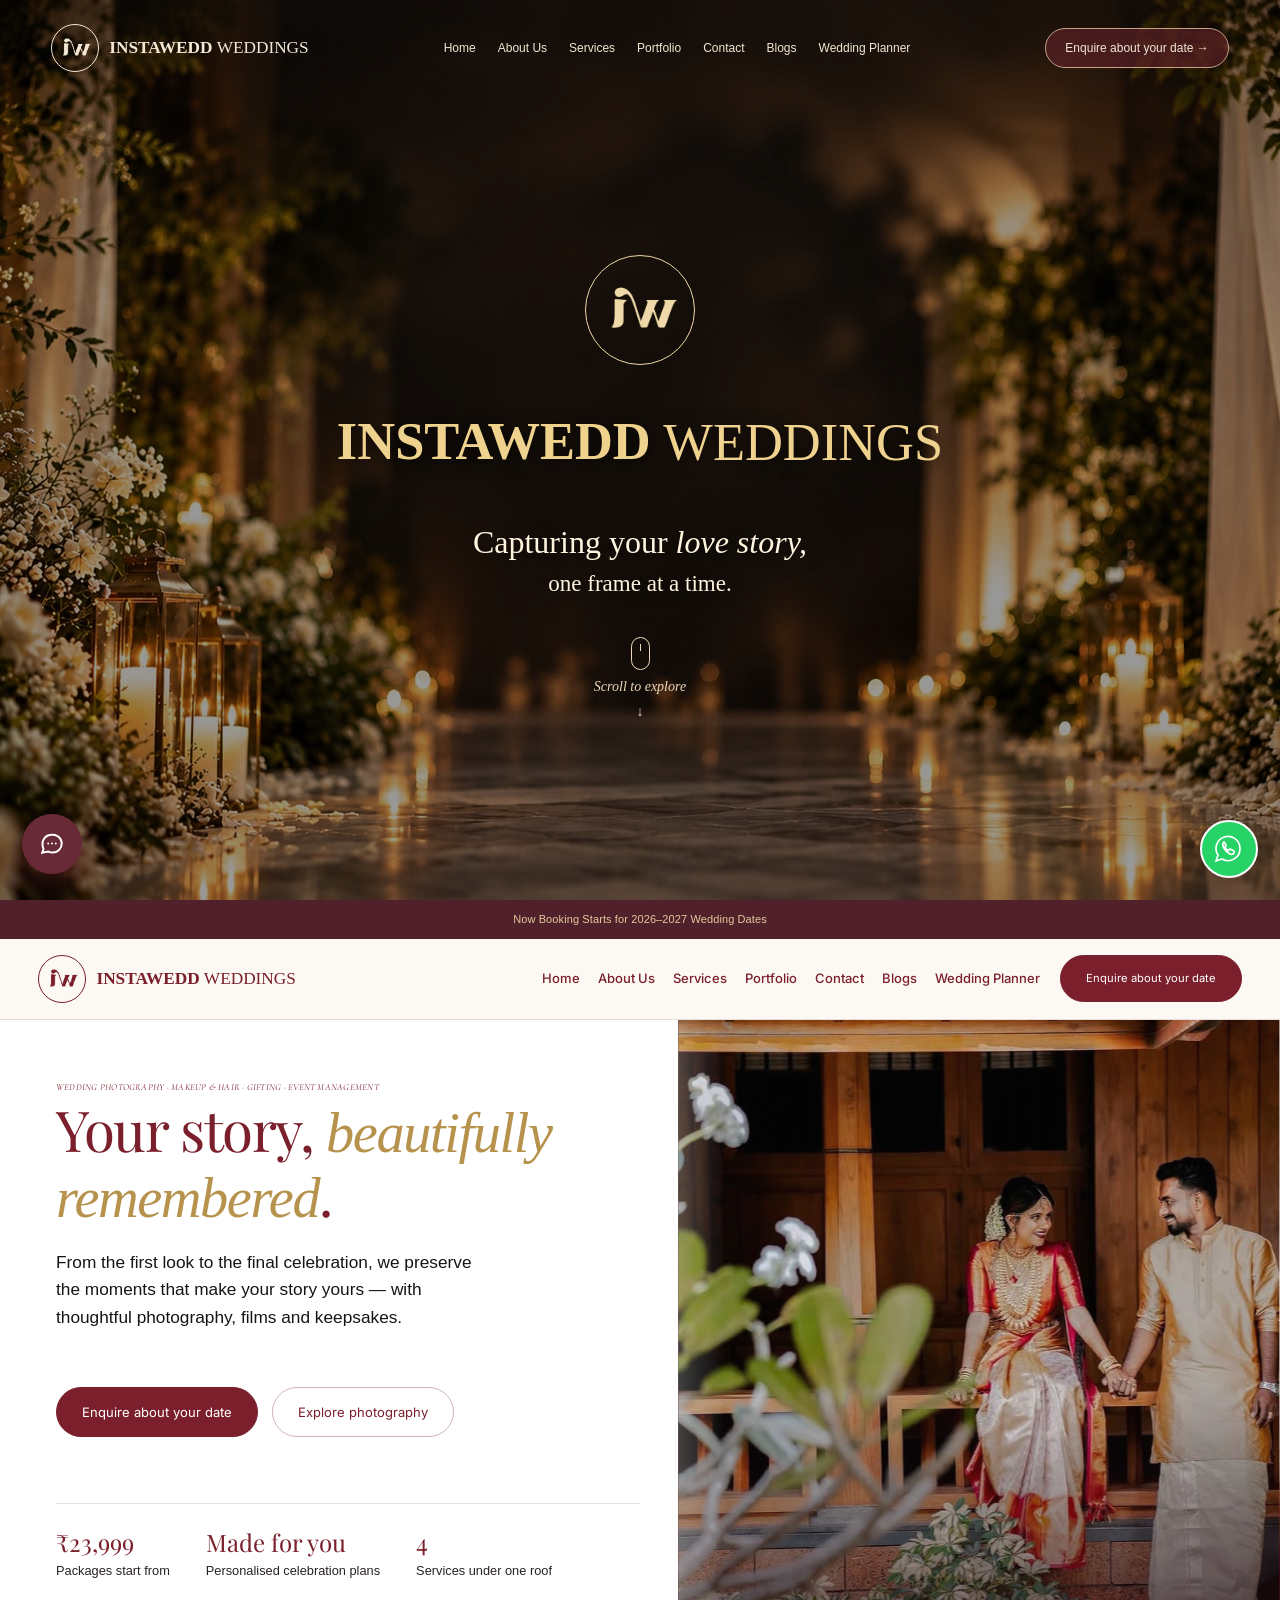
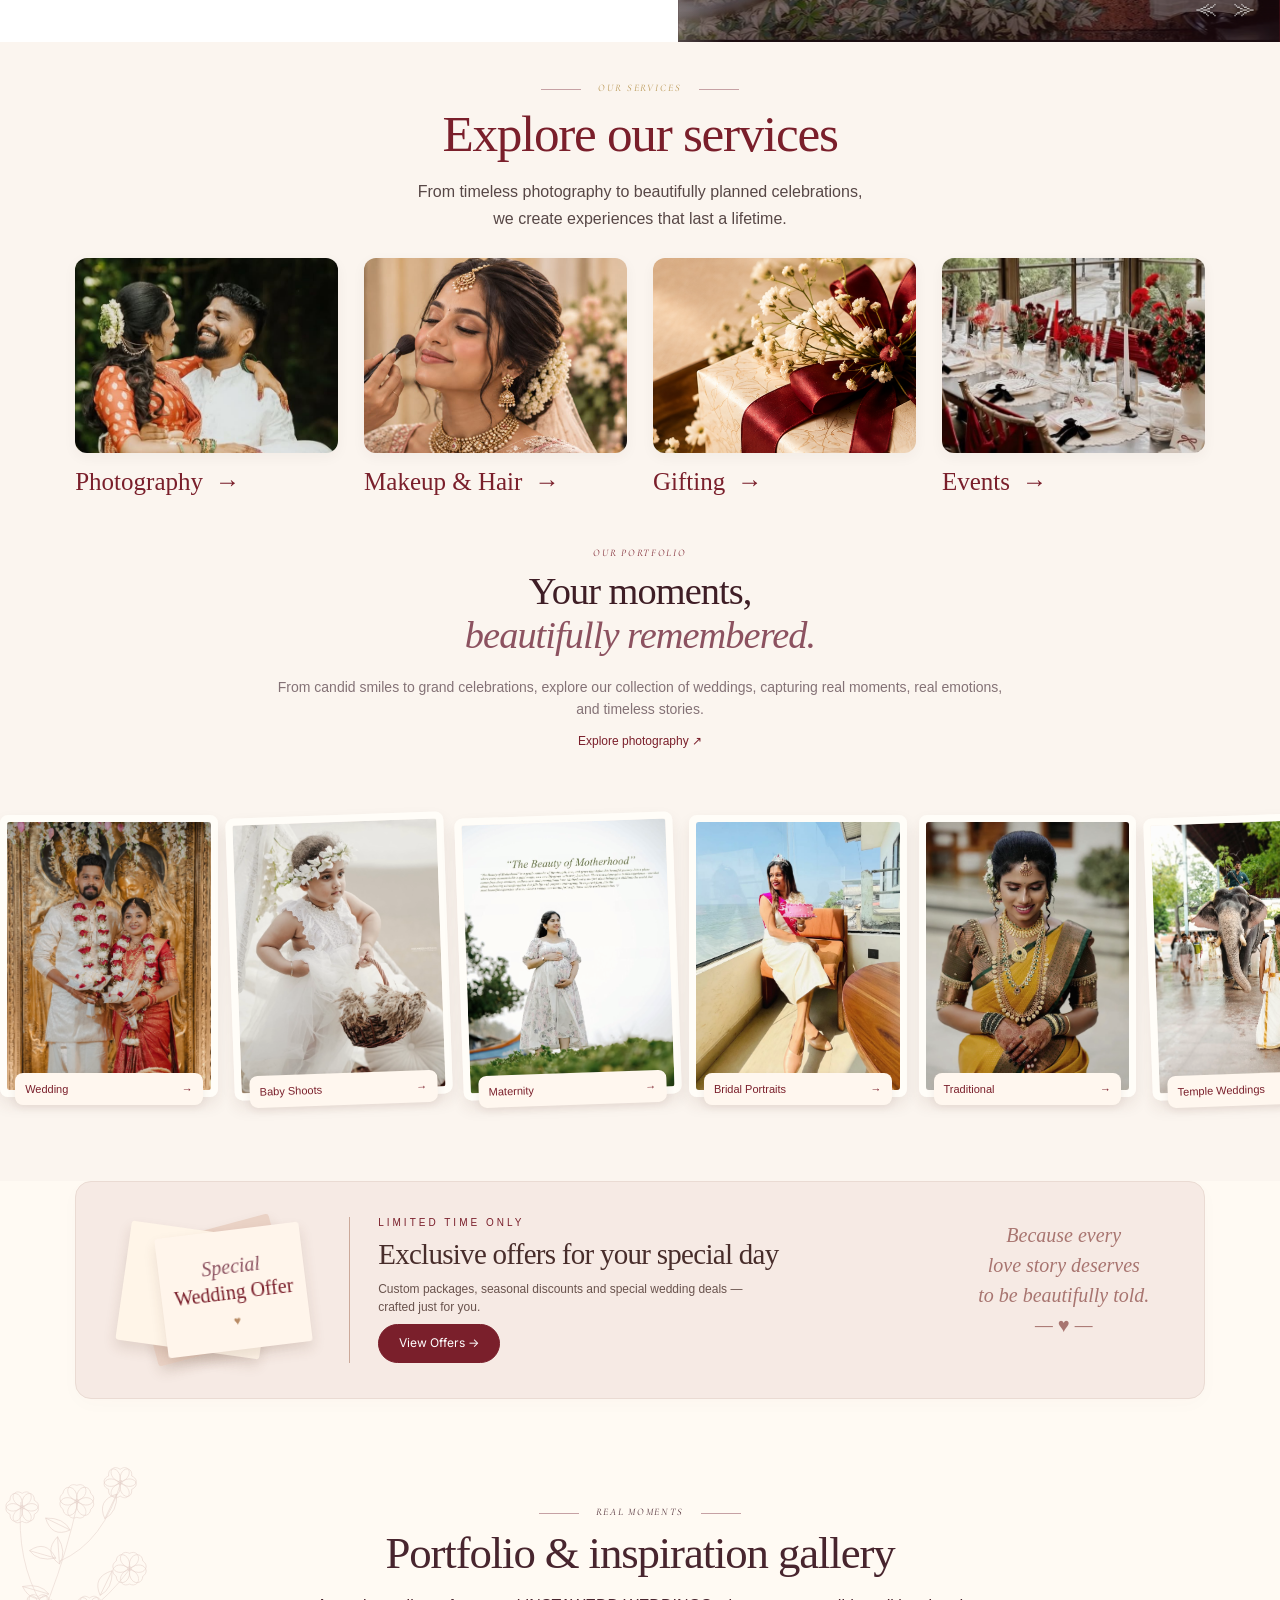
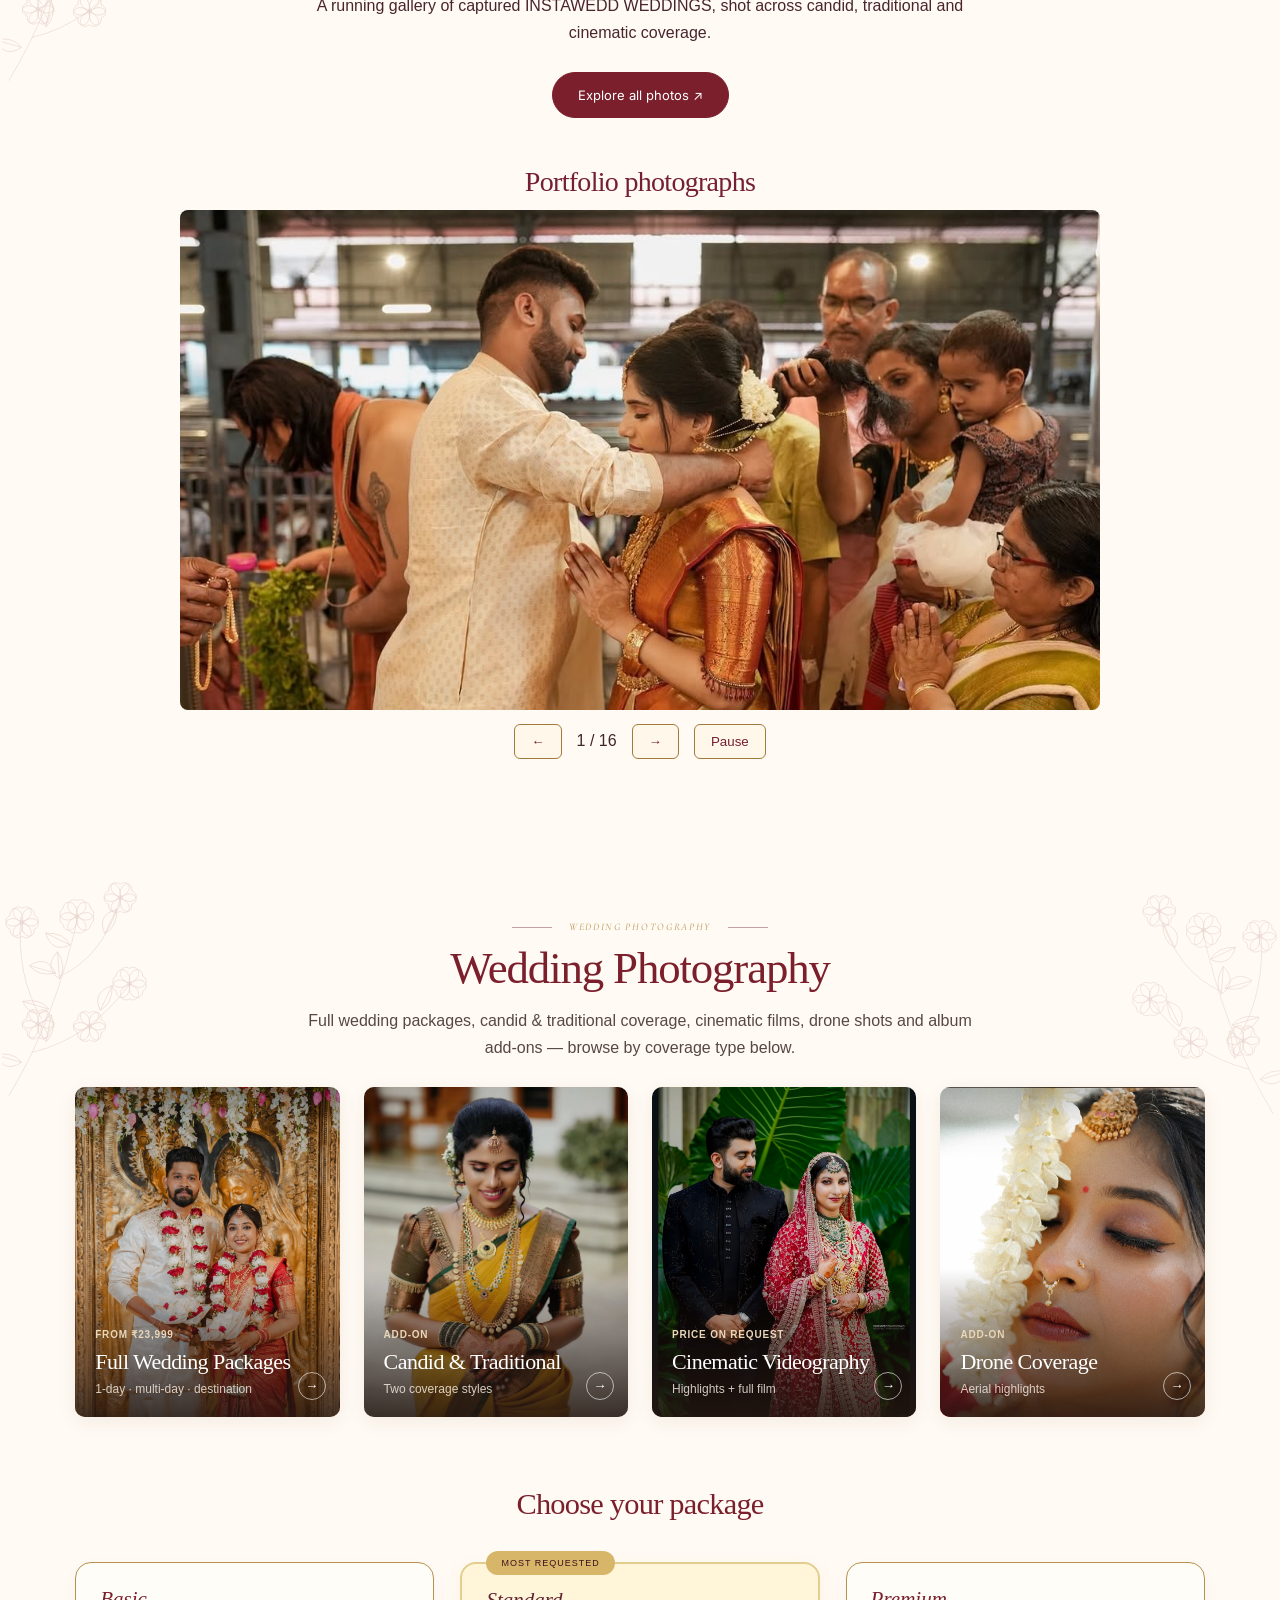
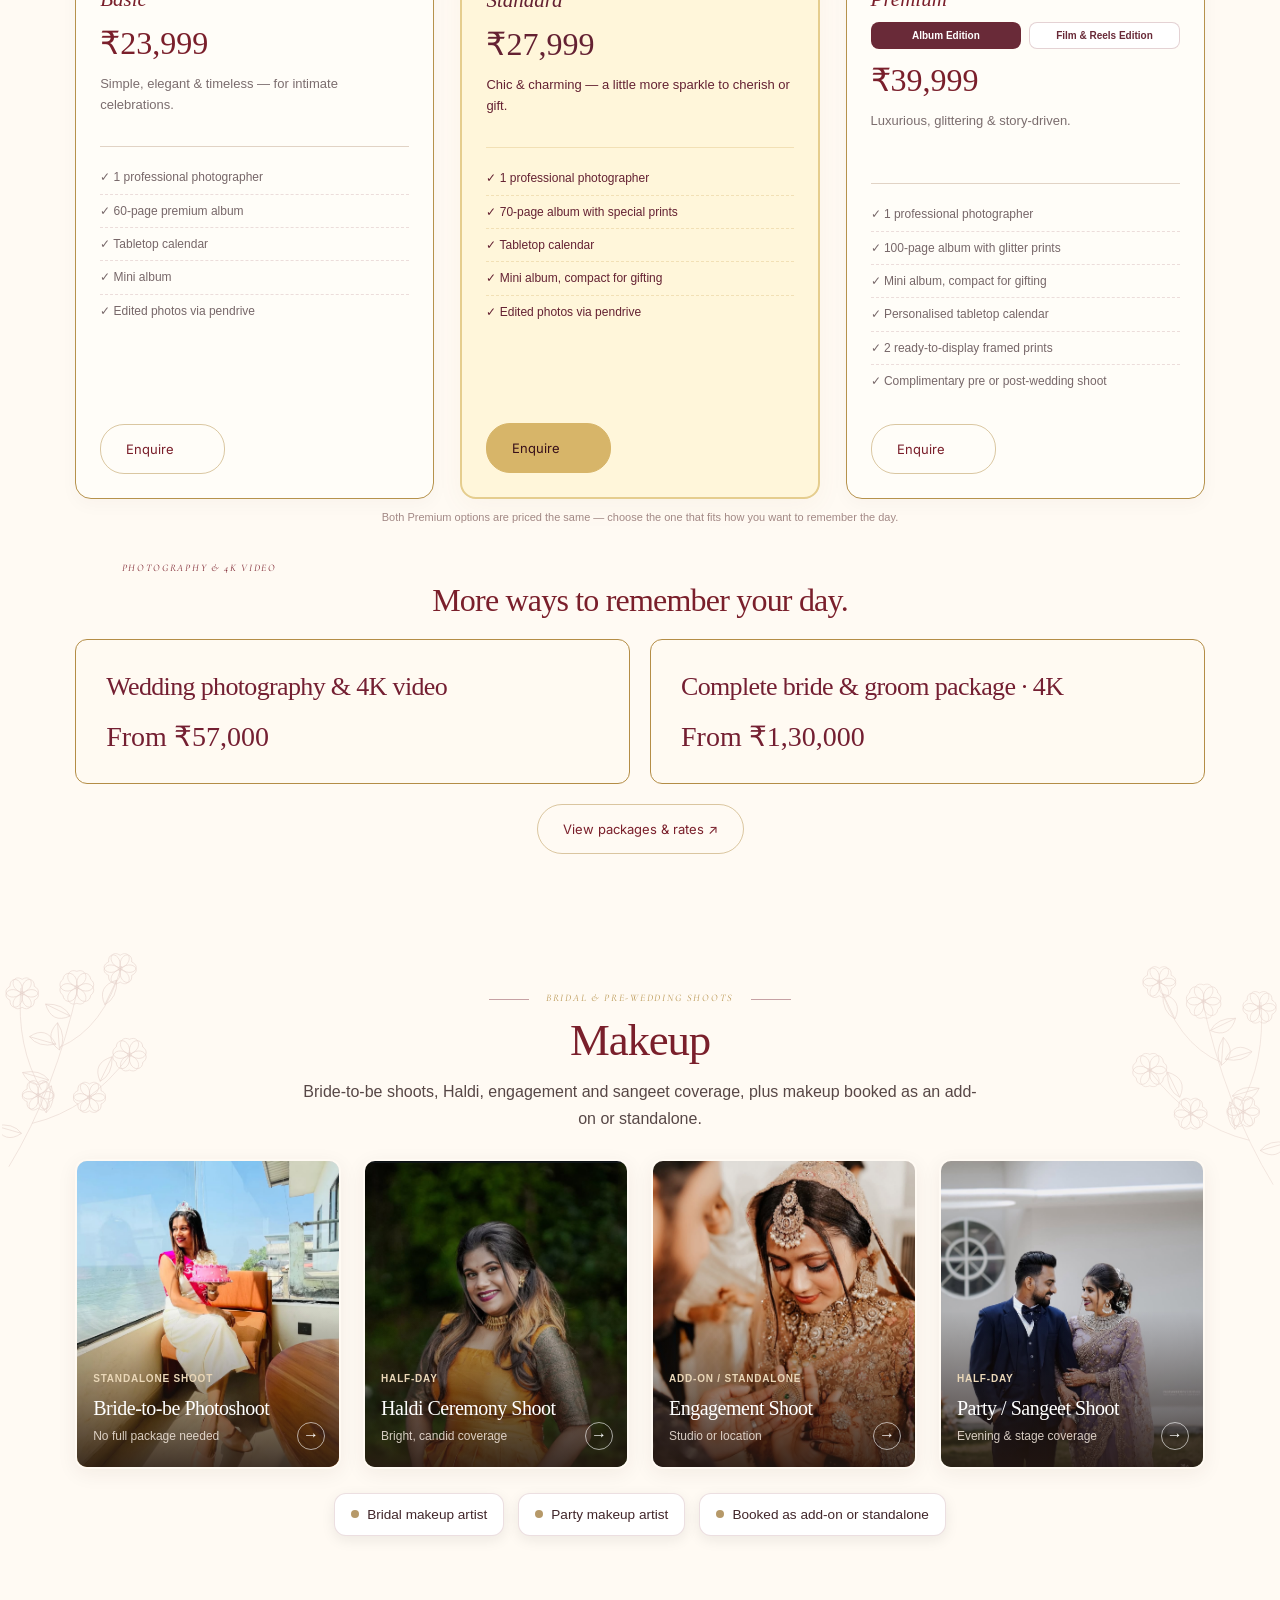
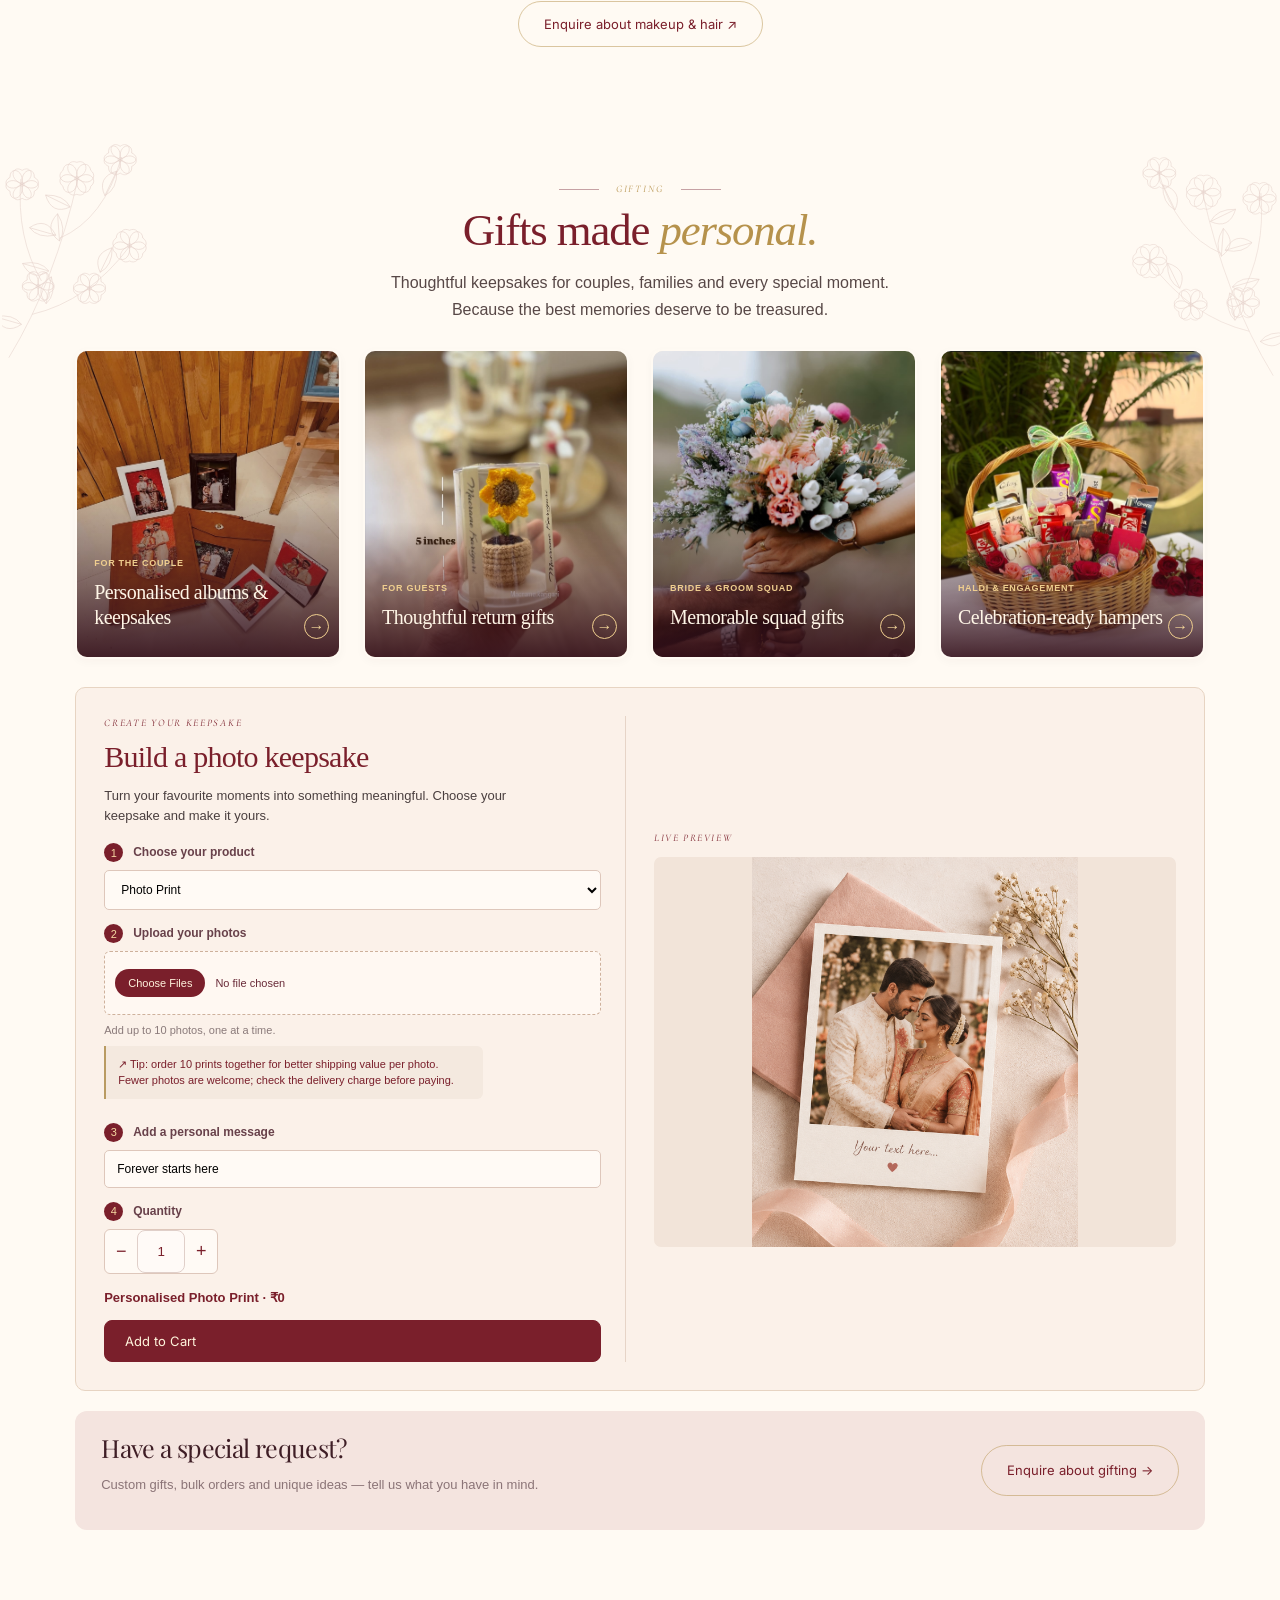
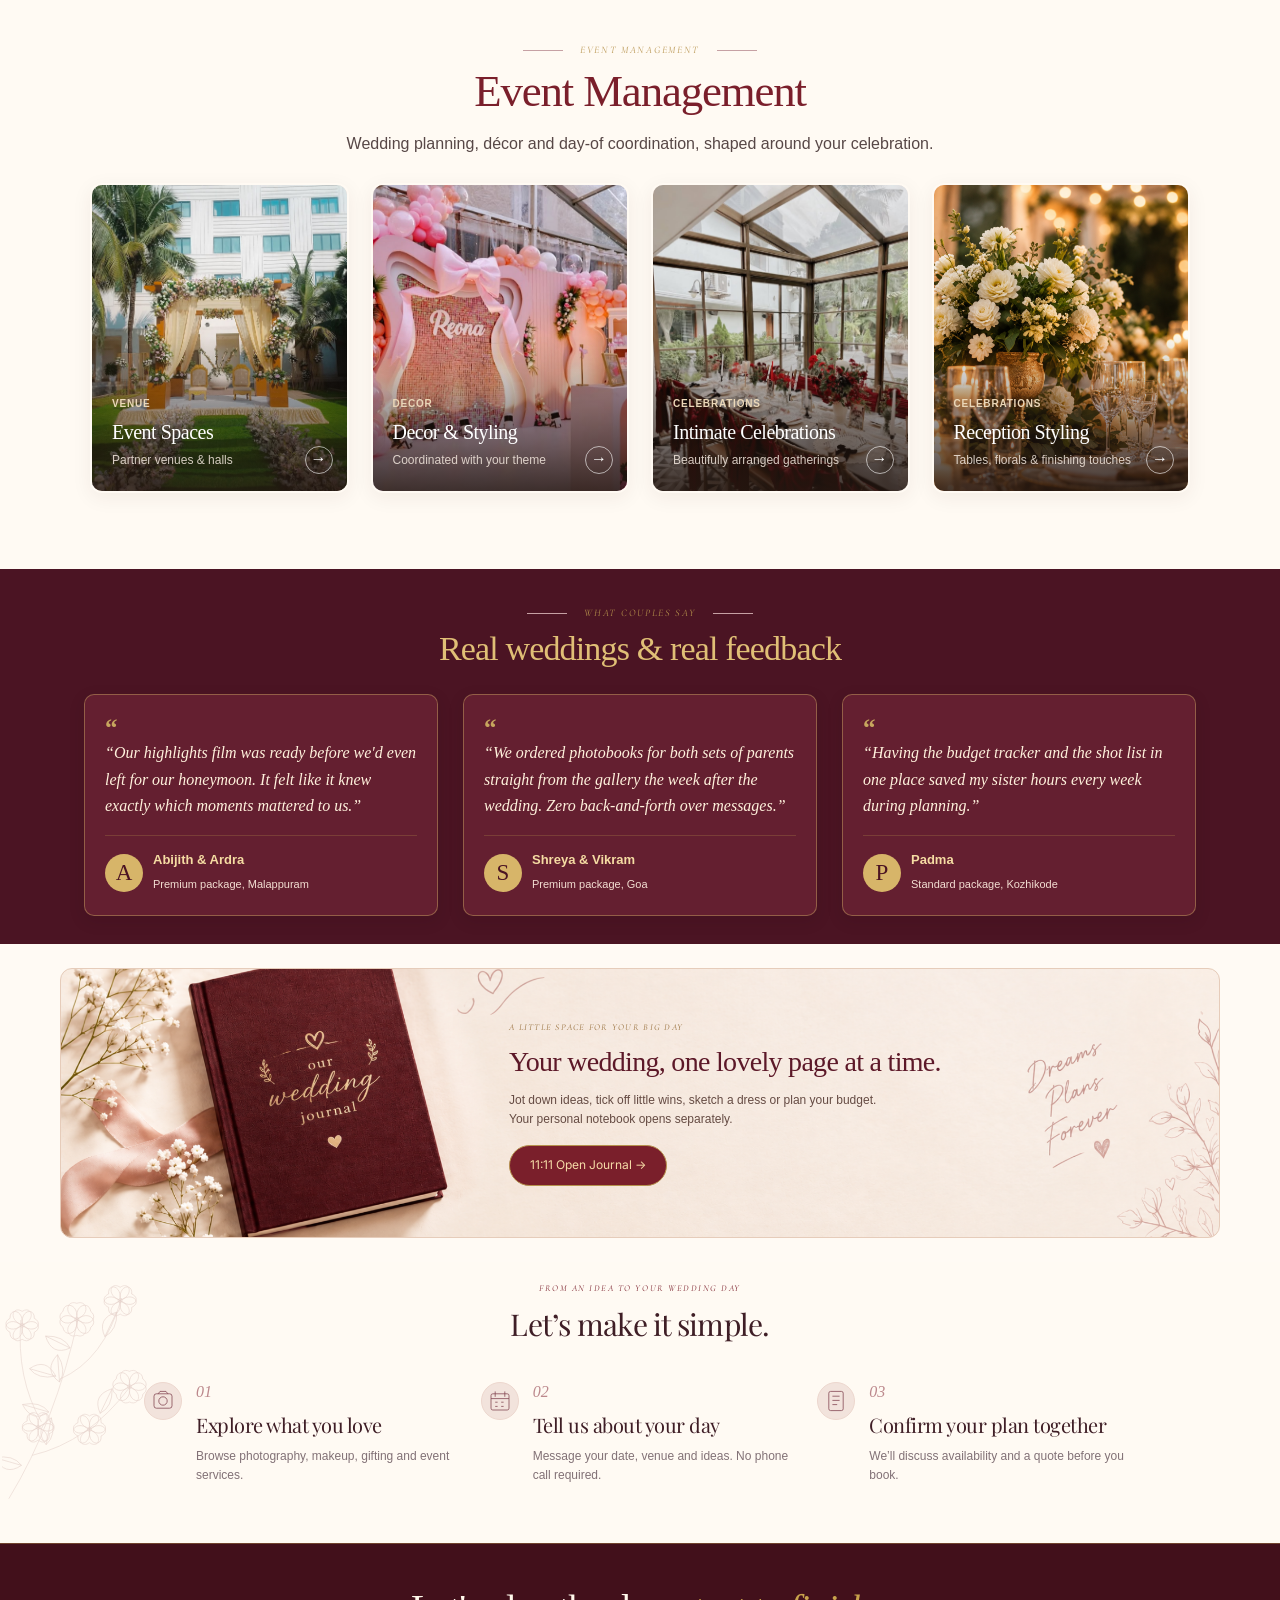
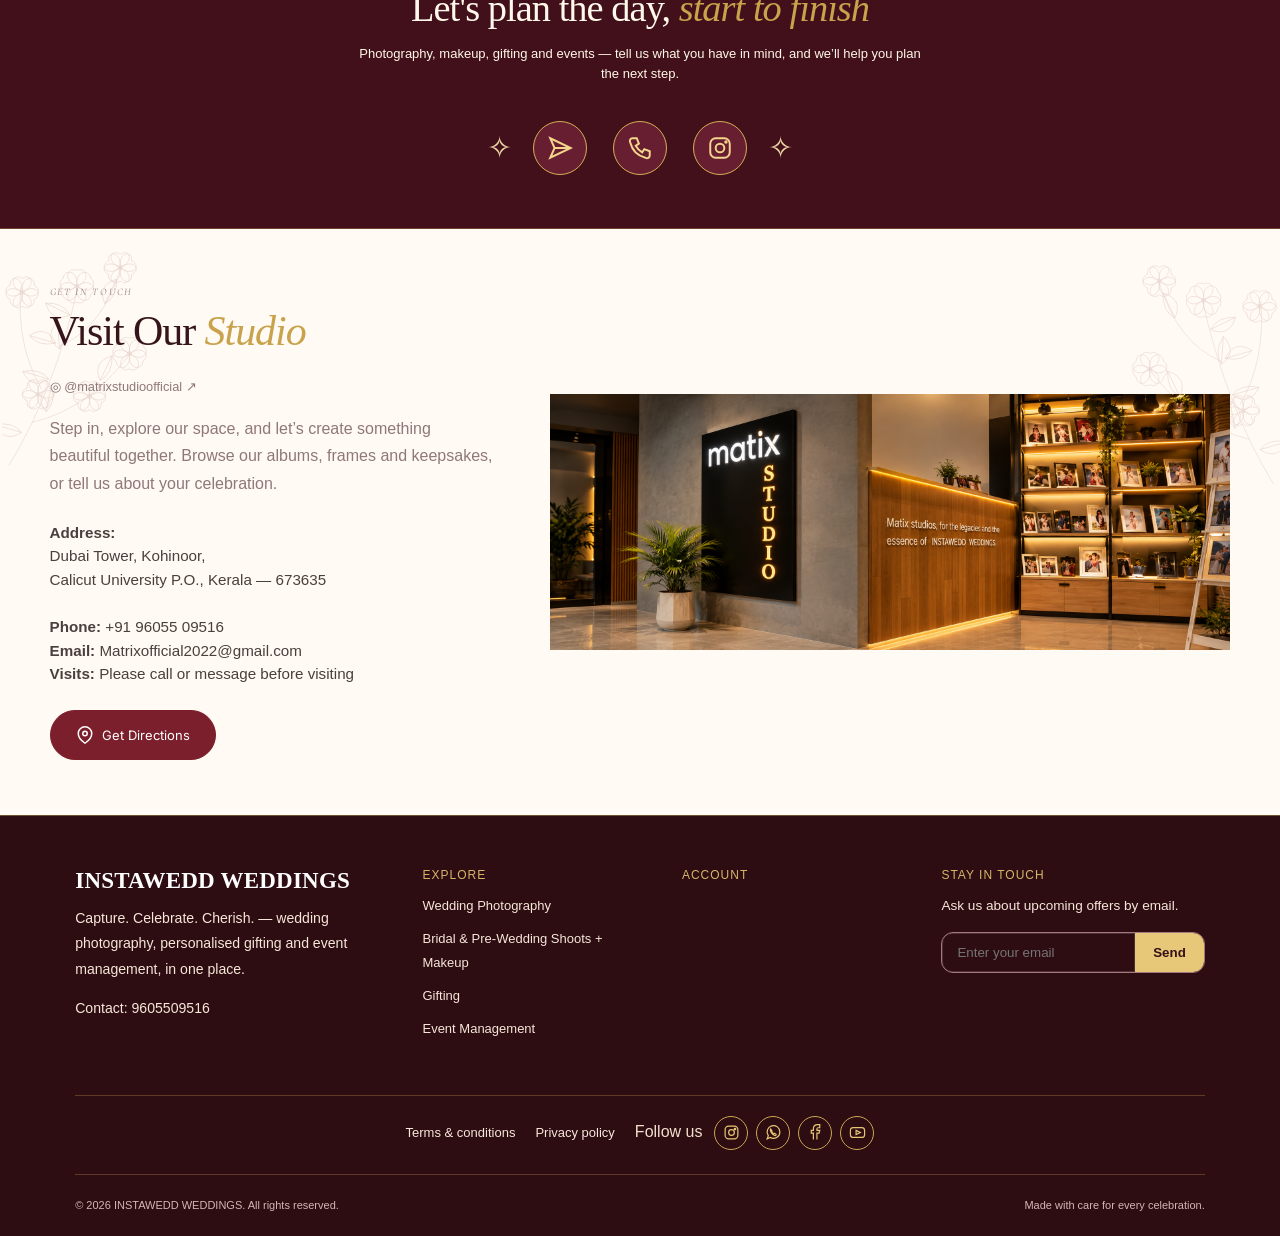
==== commit a3a47371: "Updated InstaWedd homepage" ====
--- a/index.html
+++ b/index.html
@@ -3,7 +3,7 @@
 <head>
 <meta charset="UTF-8" /><style>html.route-pending body{visibility:hidden}html.skip-intro .brand-intro{display:none!important}html.skip-intro{scroll-behavior:auto}</style><script>if(location.hash&& !location.pathname.endsWith('/gifting.html')){document.documentElement.classList.add('skip-intro','route-pending');window.iwRouteFallback=setTimeout(()=>{document.documentElement.classList.remove('route-pending');document.getElementById(location.hash.slice(1))?.scrollIntoView({behavior:'instant'})},3000)}</script>
 <meta name="viewport" content="width=device-width, initial-scale=1.0" />
-<title>InstaWedd — Capture. Celebrate. Cherish.</title>
+<title>InstaWedd — Capturing your love story, one frame at a time.</title>
 <link rel="preconnect" href="https://fonts.googleapis.com">
 <link rel="preconnect" href="https://fonts.gstatic.com" crossorigin>
 <link href="https://fonts.googleapis.com/css2?family=Playfair+Display:wght@500;600;700&family=Cormorant+Garamond:ital@1&family=Inter:wght@400;500;600;700&display=swap" rel="stylesheet">
